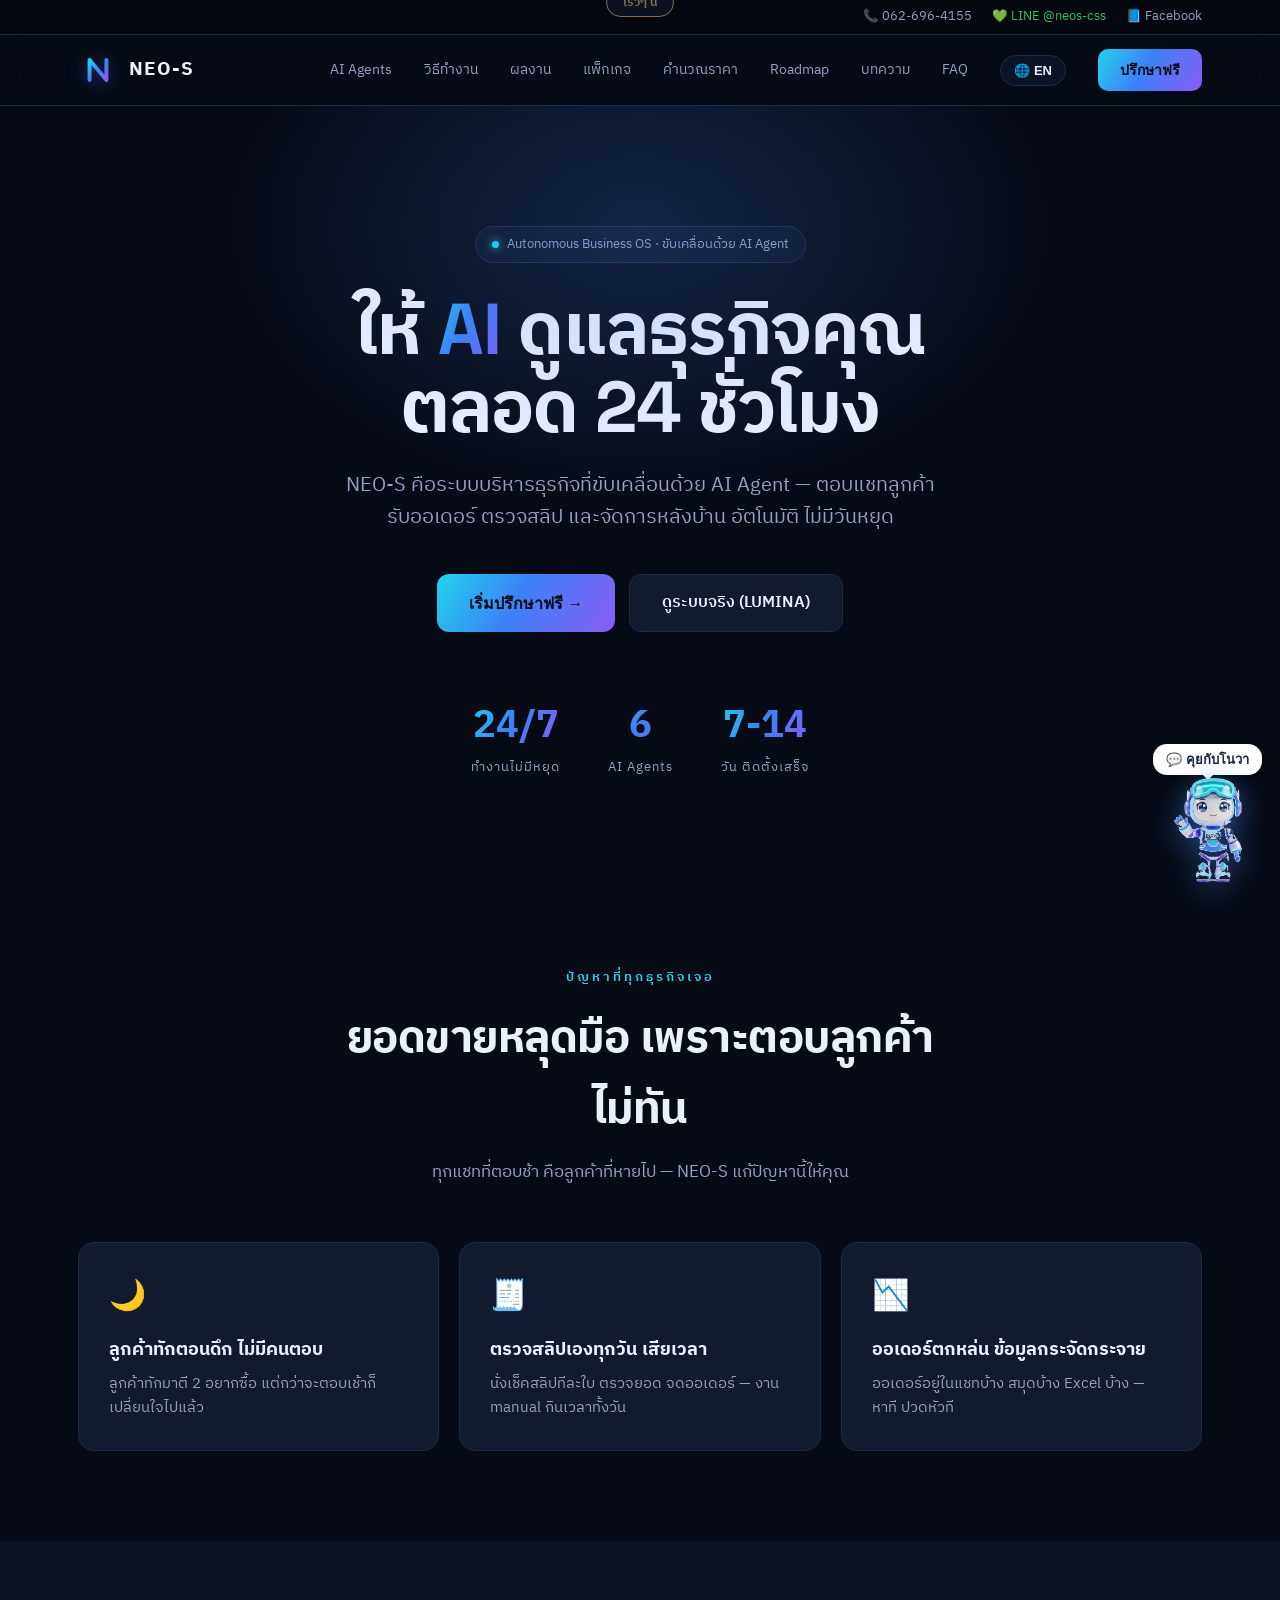
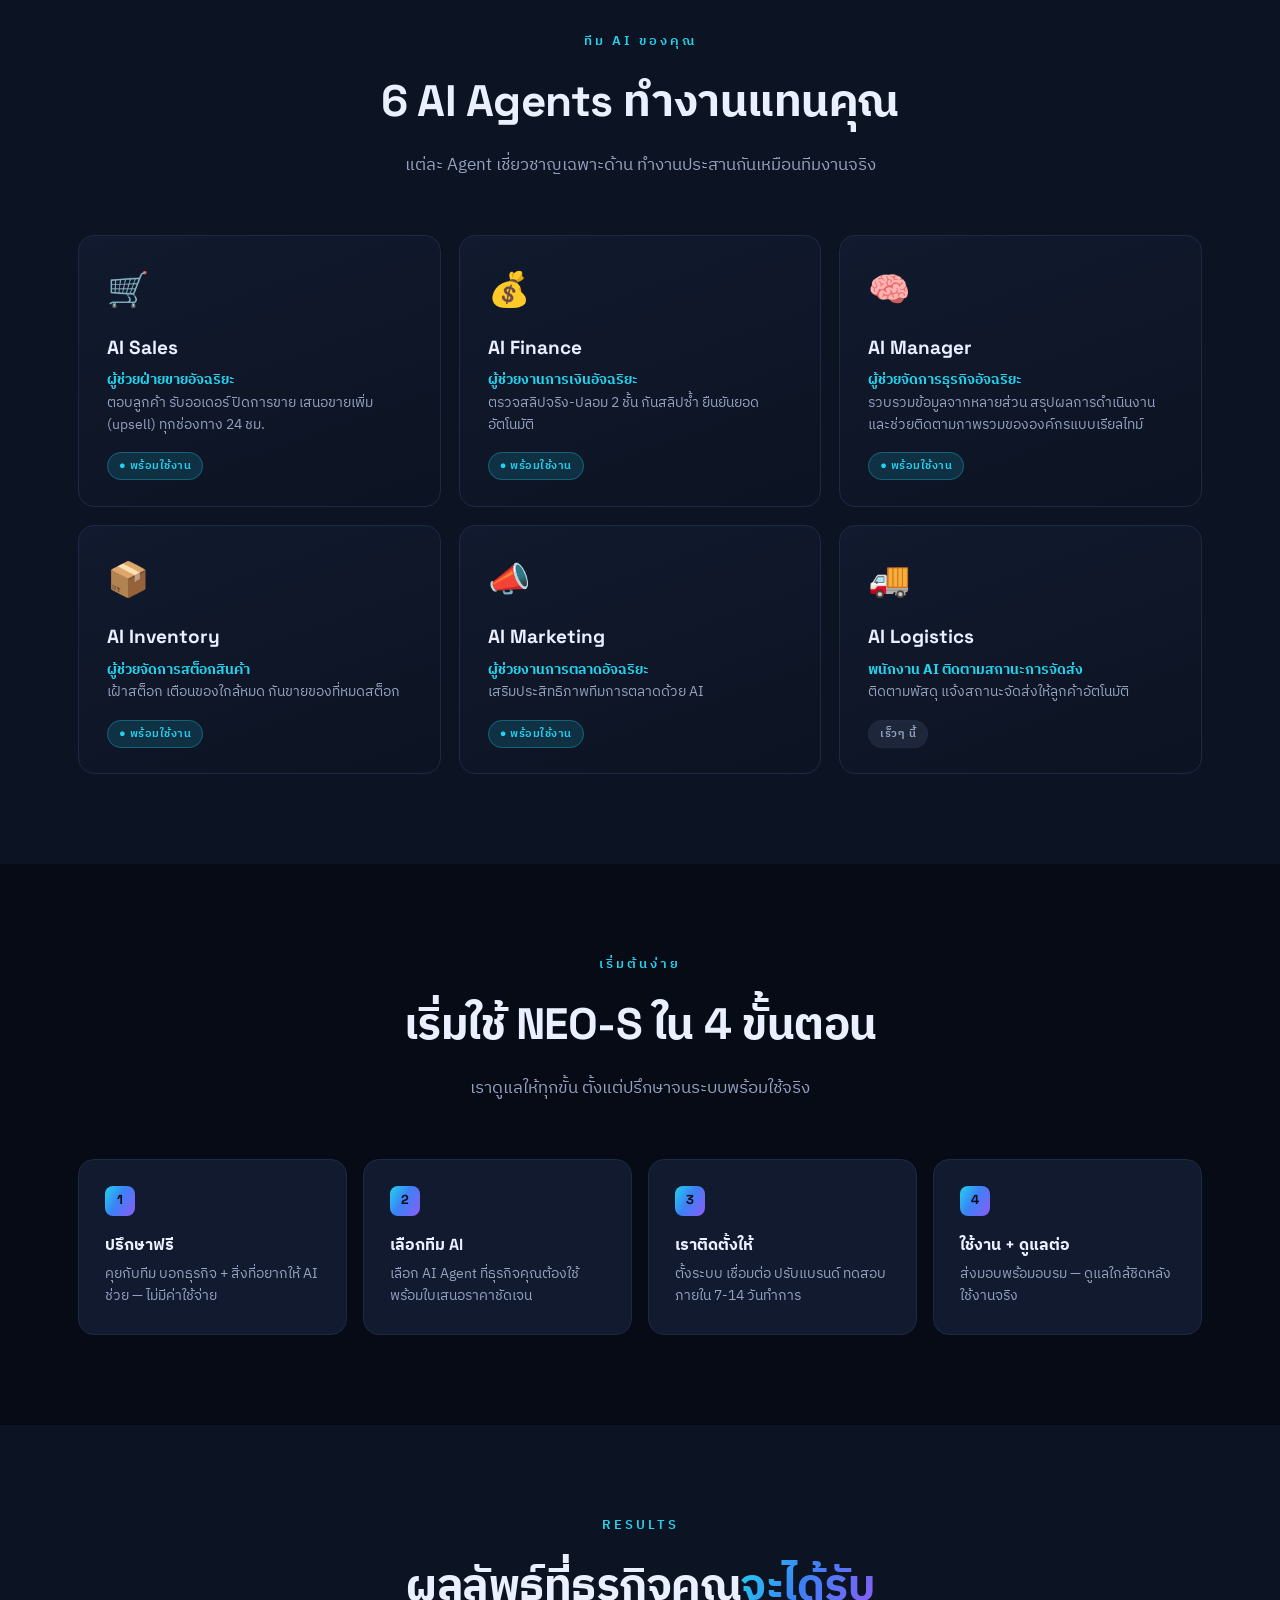
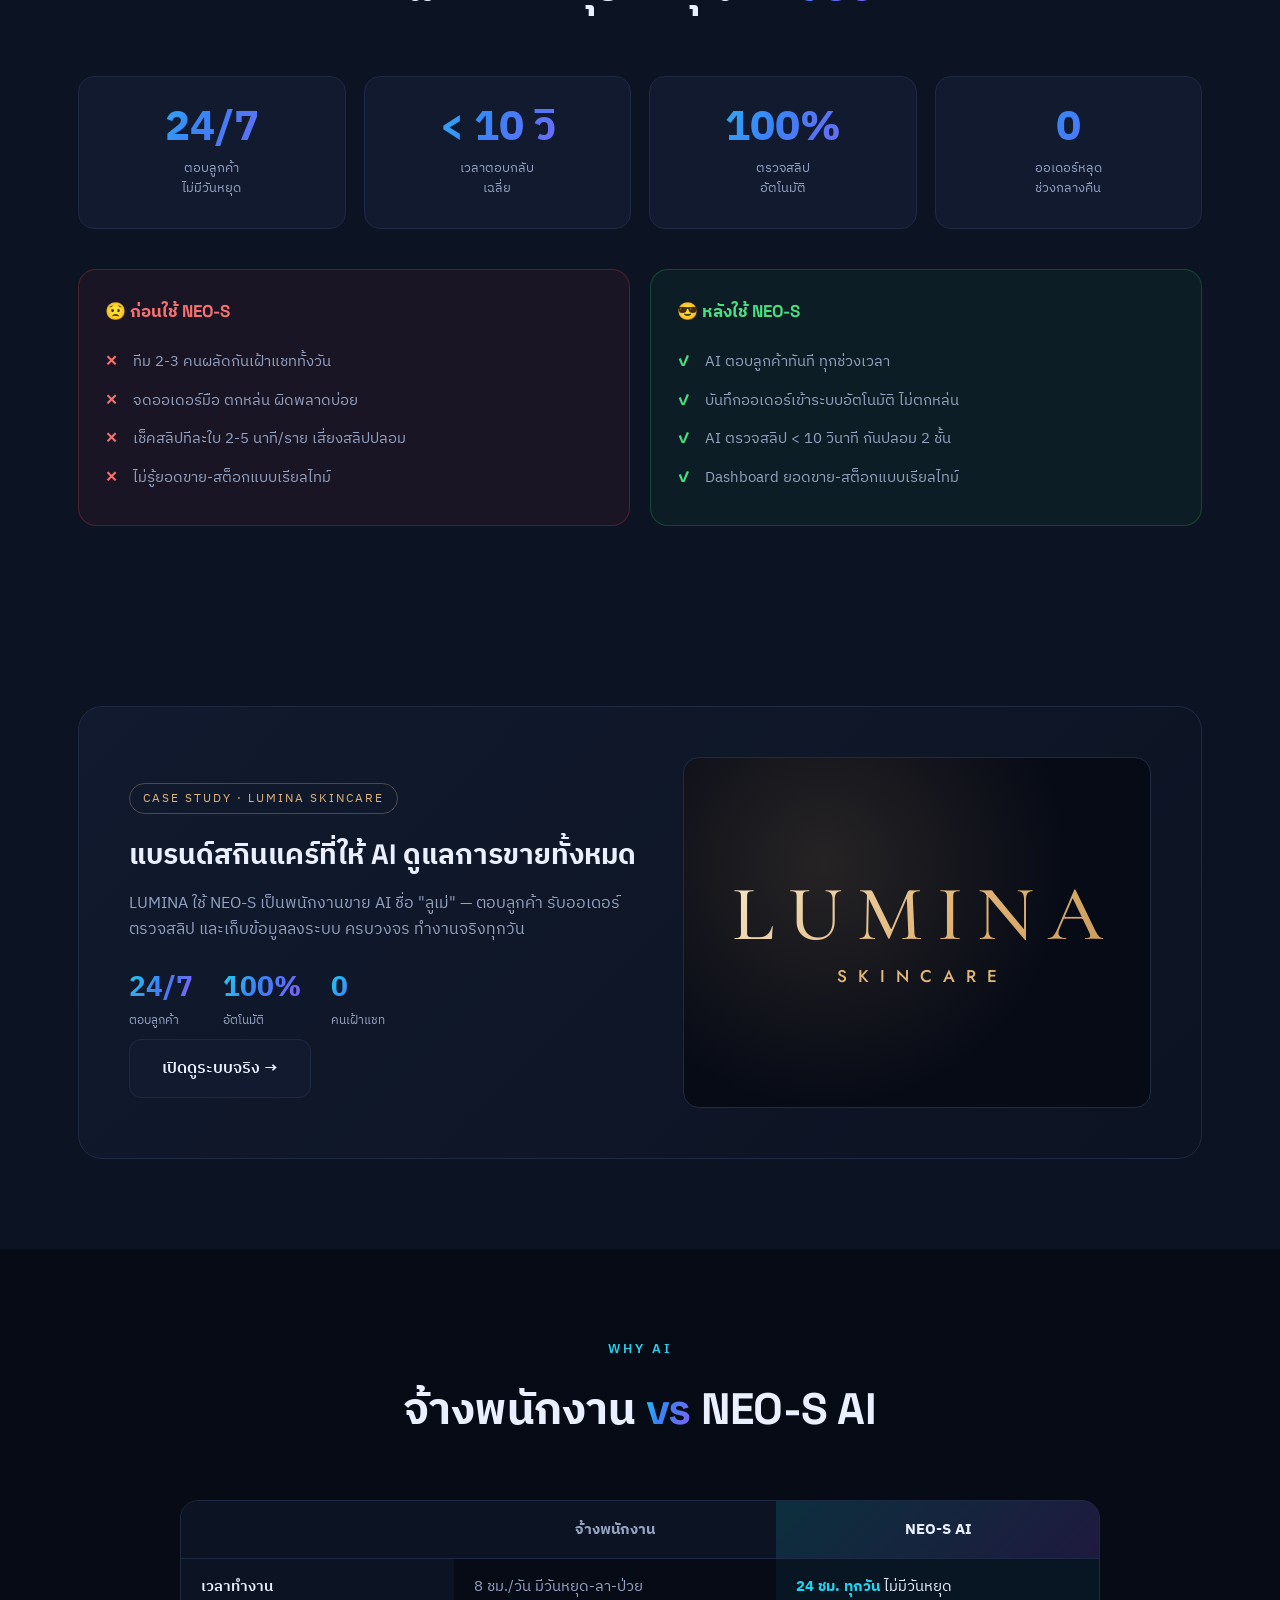
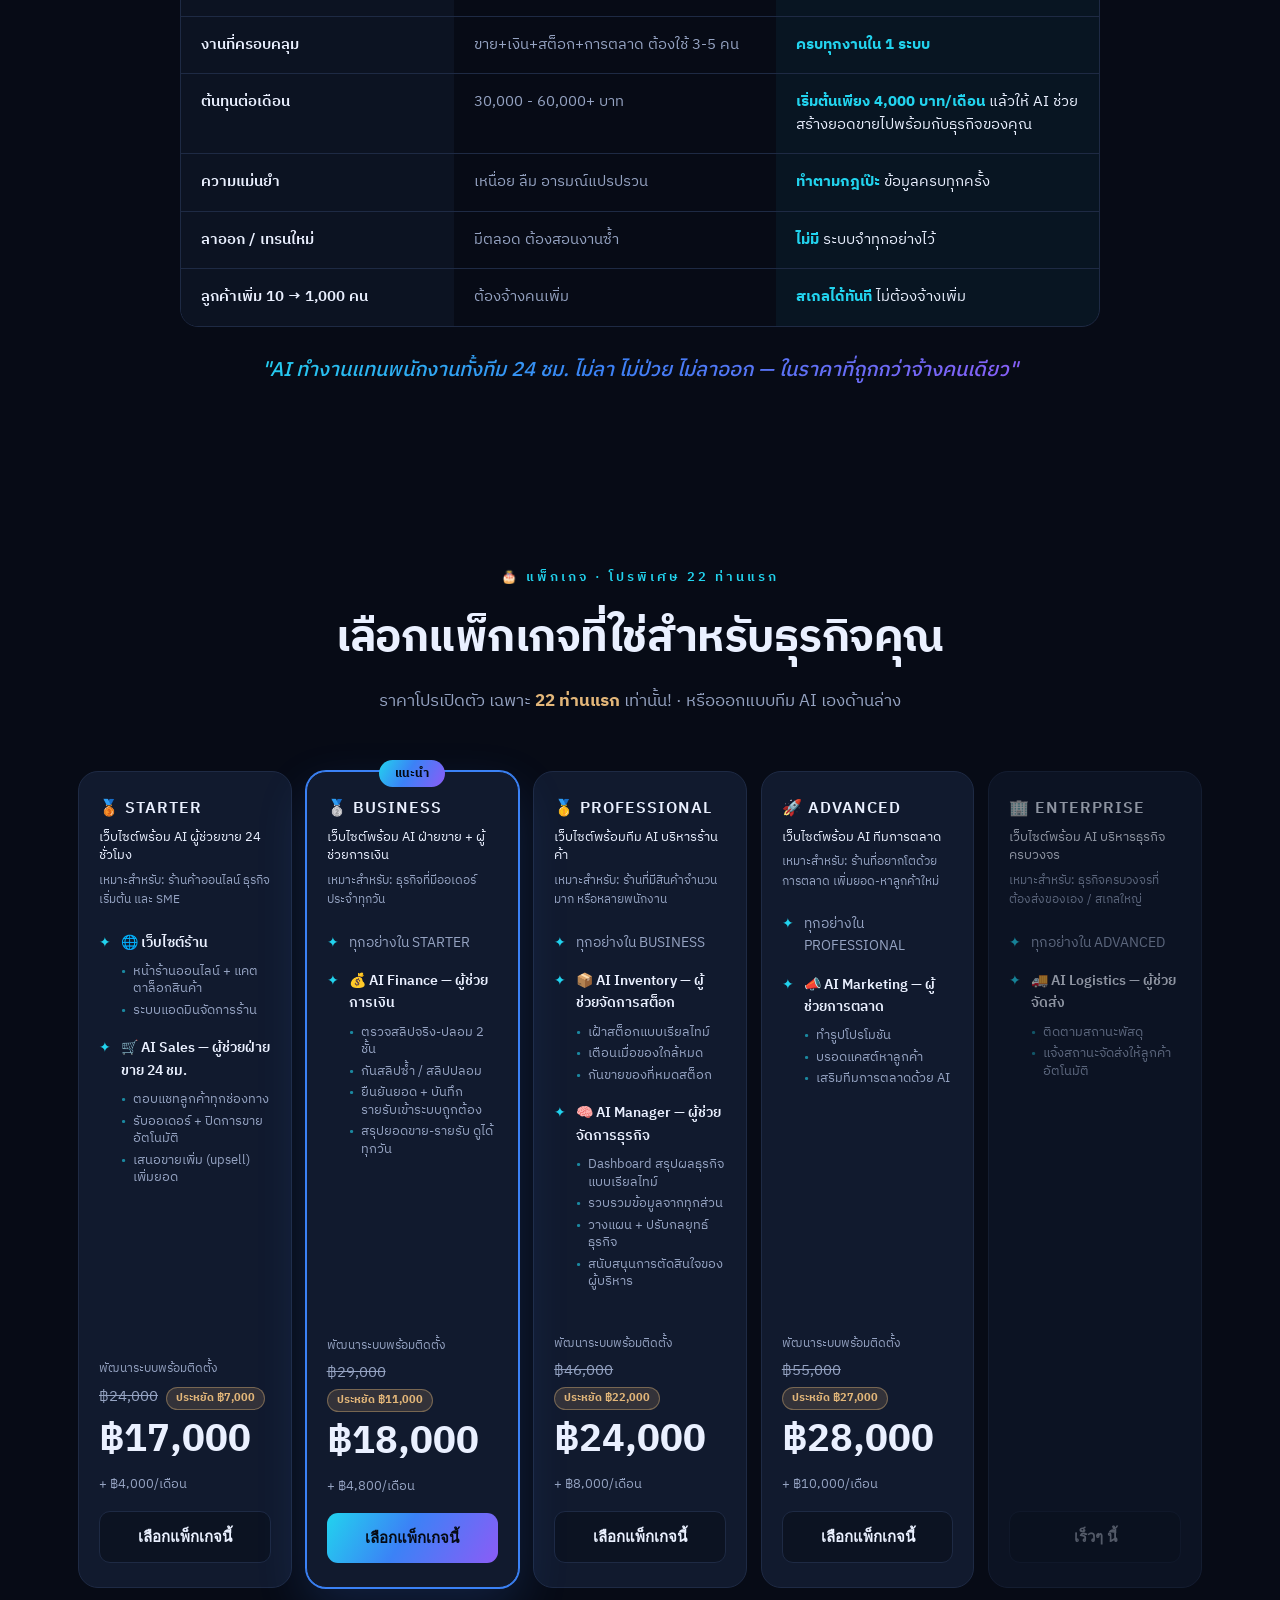
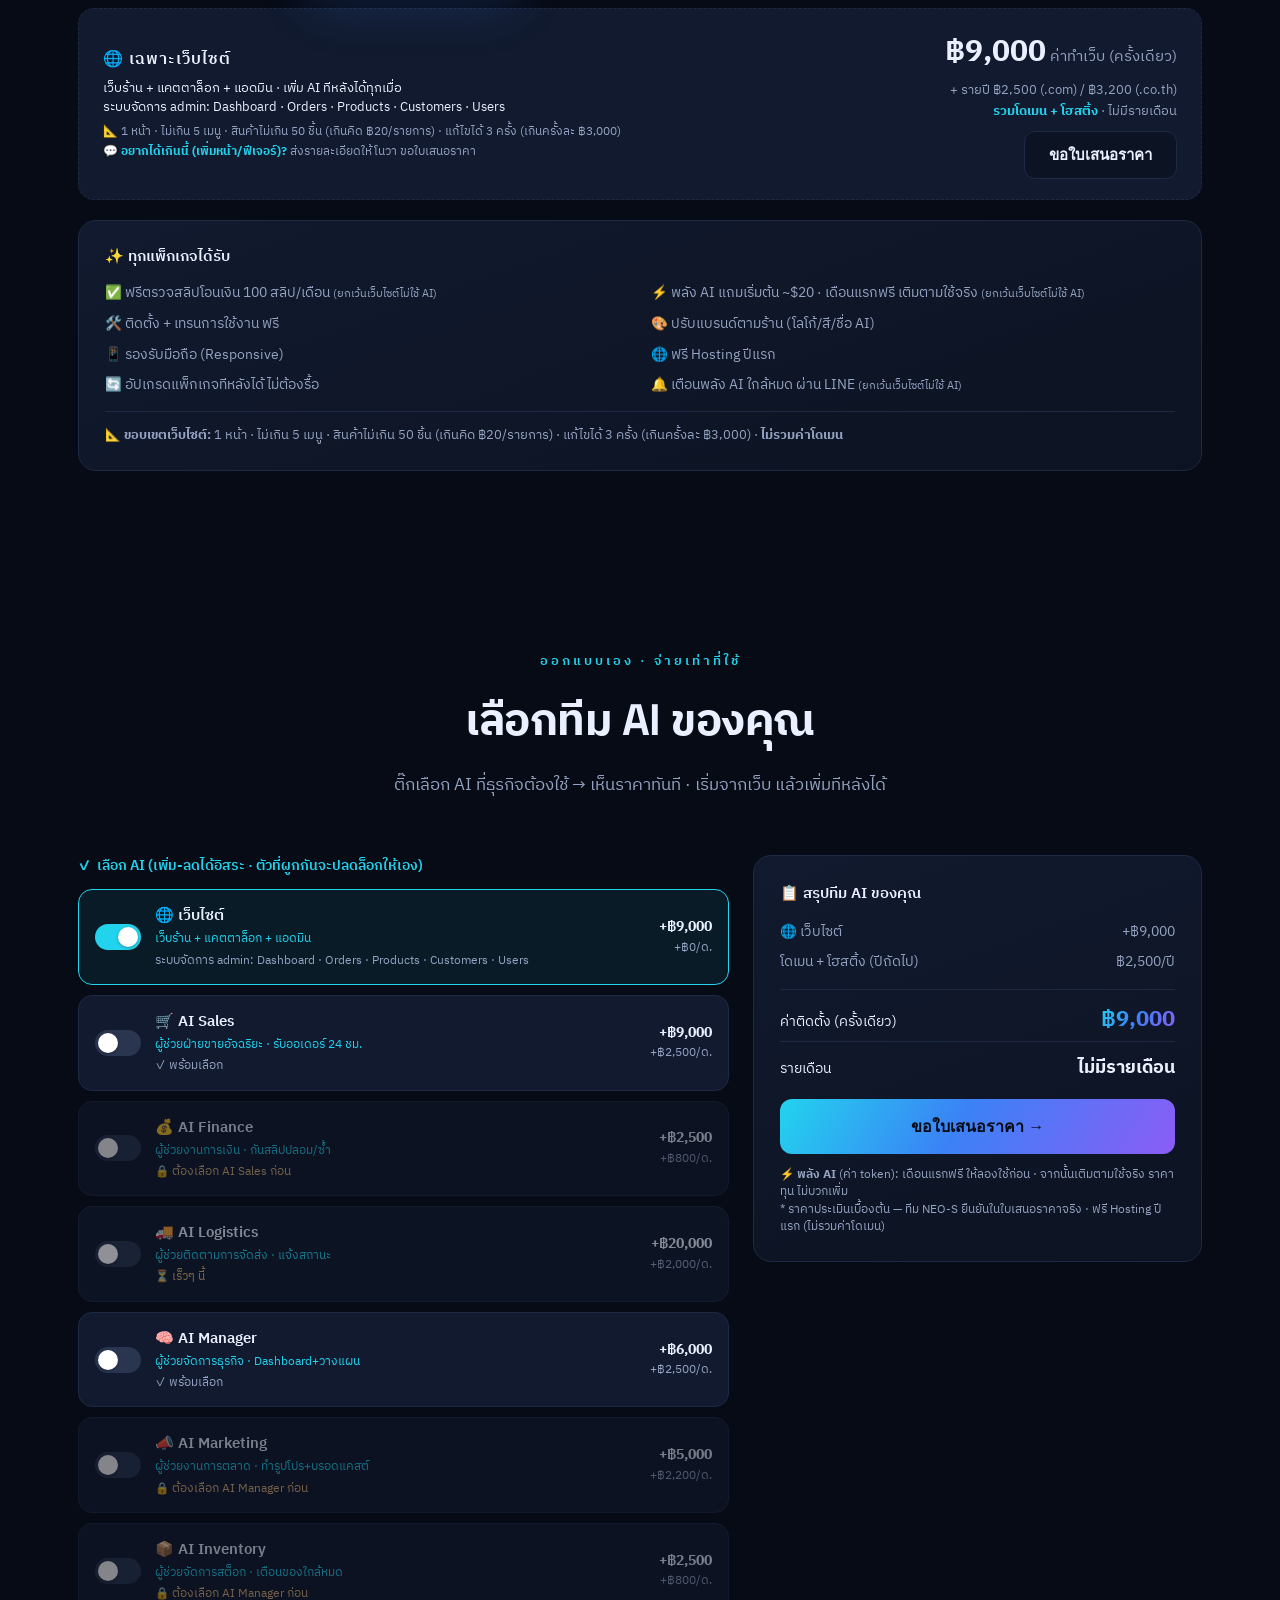
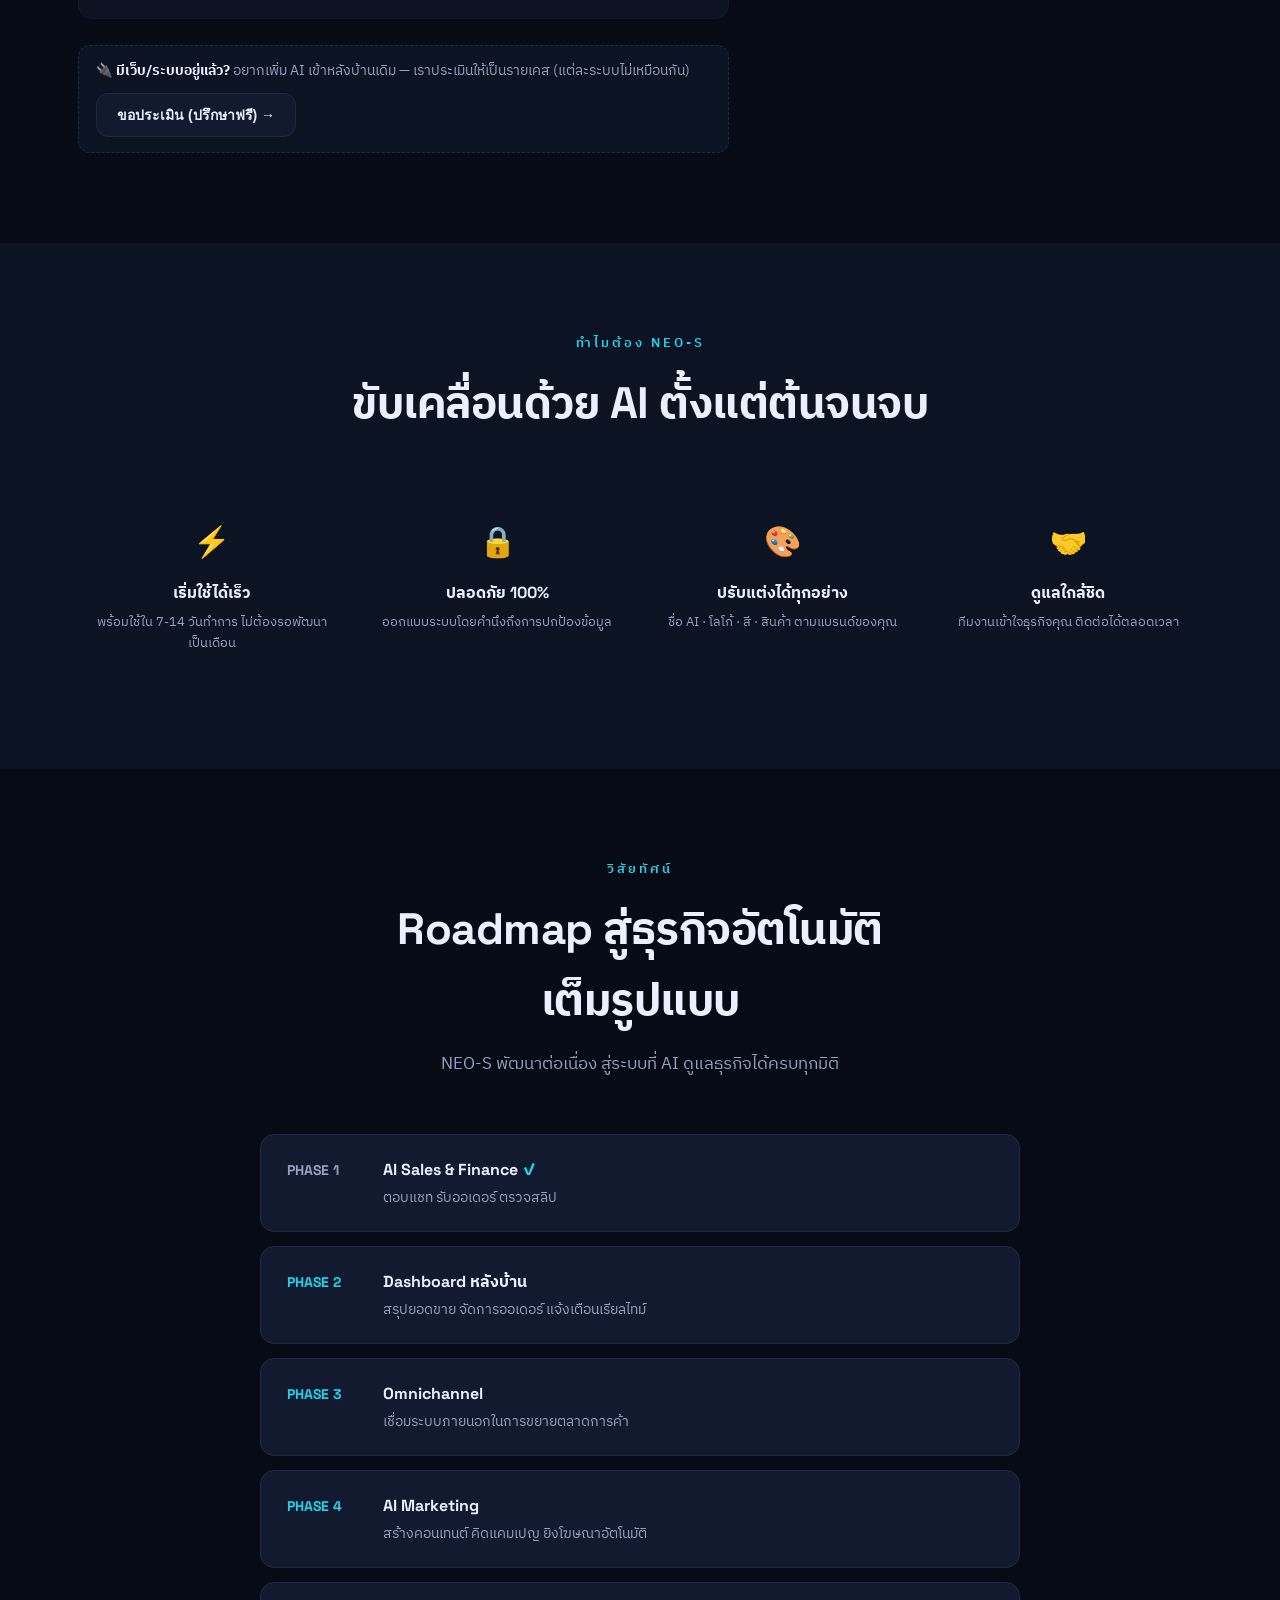
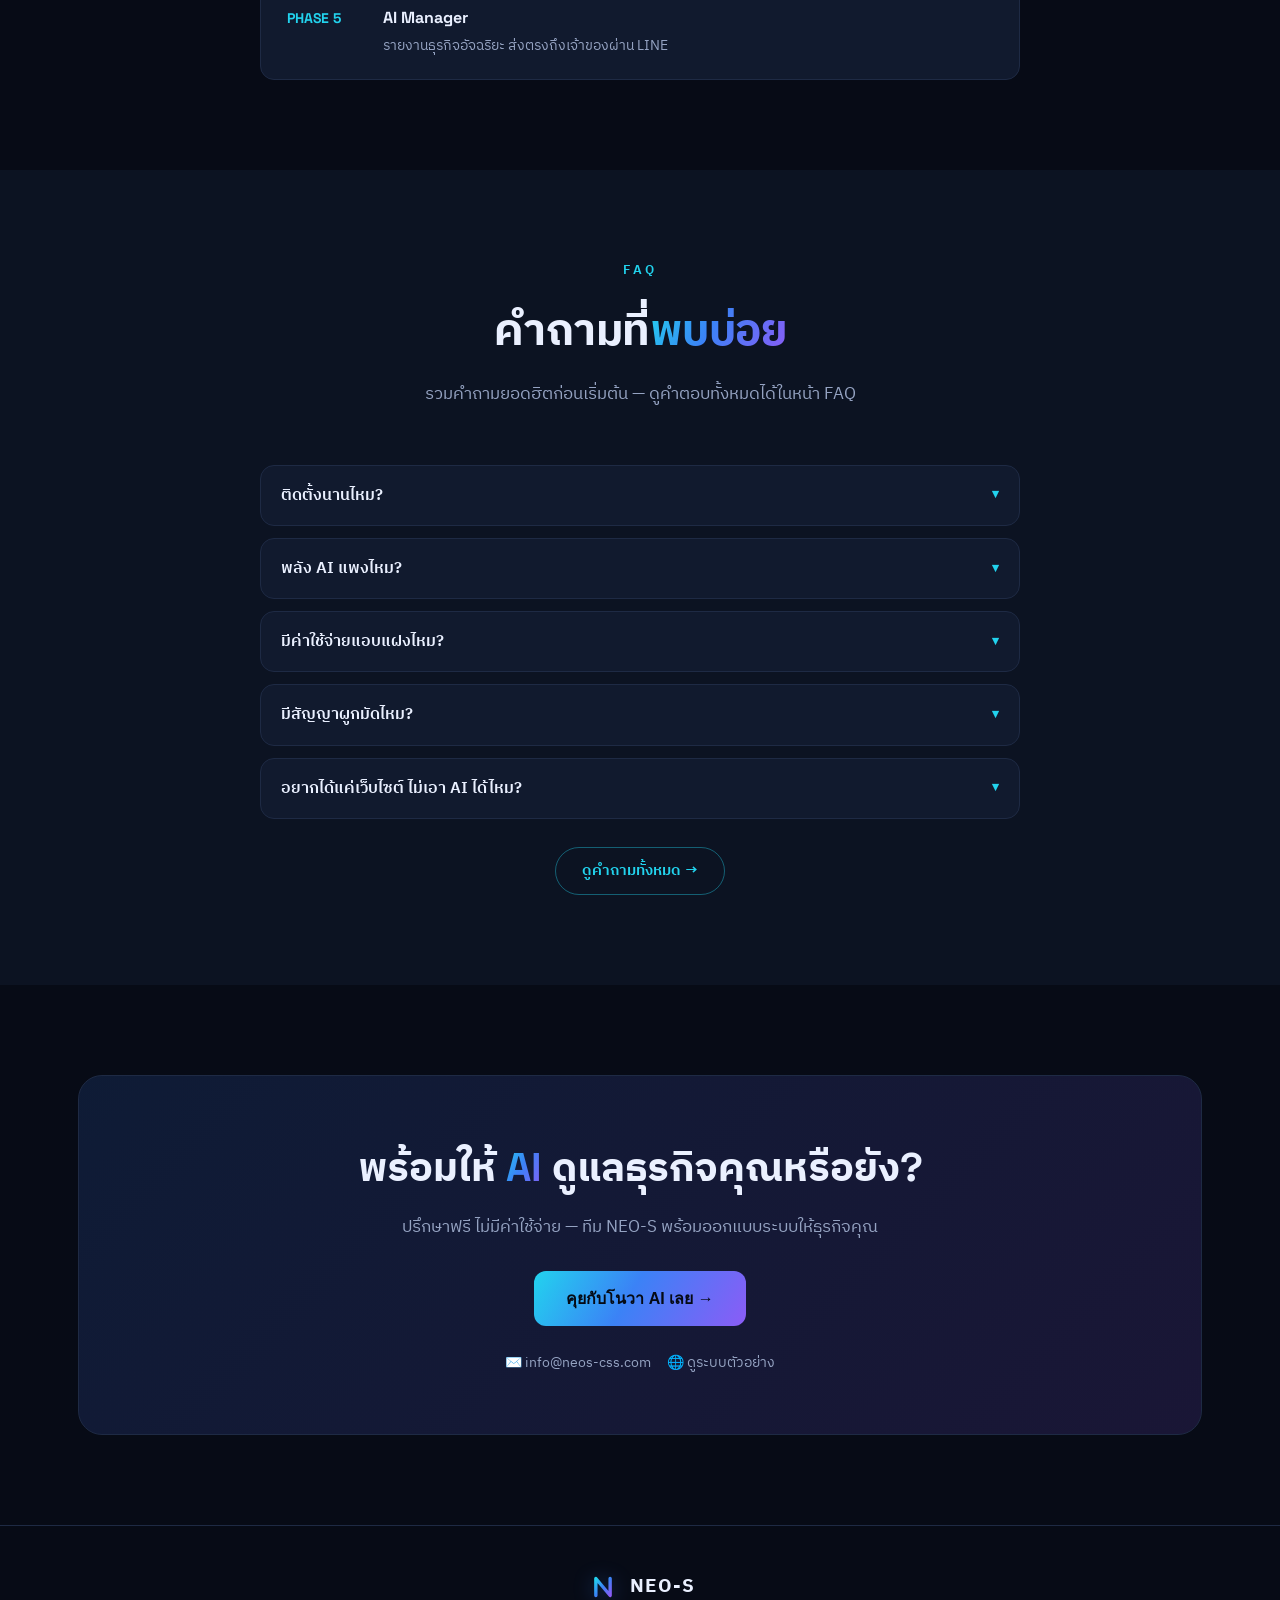
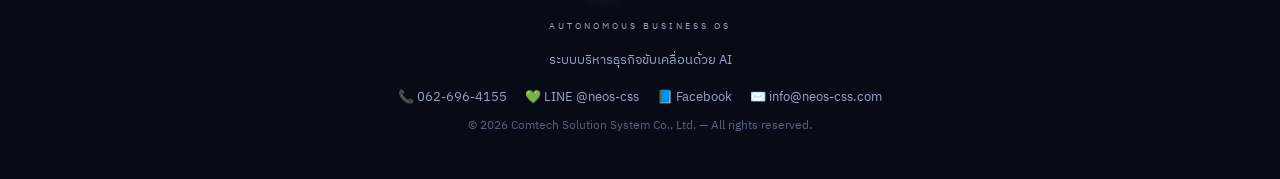
==== index.html @ cf035cc7 "ย้าย contact เป็น top utility bar แยก (กัน nav ล้น/เมนู wrap) Co-Authored-By: Claude Opus 4.8 <norep" ====
<!DOCTYPE html>
<html lang="th">
<head>
<meta charset="UTF-8">
<meta name="viewport" content="width=device-width, initial-scale=1.0">
<title>NEO-S — Autonomous Business OS | Comtech Solution System</title>
<link rel="icon" href="data:image/svg+xml,%3Csvg xmlns='http://www.w3.org/2000/svg' viewBox='0 0 200 200'%3E%3Cpolyline points='58,150 58,50 142,150 142,50' fill='none' stroke='%2322D3EE' stroke-width='24' stroke-linecap='round' stroke-linejoin='round'/%3E%3C/svg%3E">
<meta name="description" content="NEO-S โดย Comtech Solution System — ระบบบริหารธุรกิจที่ขับเคลื่อนด้วย AI Agent ตอบแชท รับออเดอร์ ตรวจสลิป อัตโนมัติ 24 ชม.">
<link rel="preconnect" href="https://fonts.googleapis.com">
<link rel="preconnect" href="https://fonts.gstatic.com" crossorigin>
<link href="https://fonts.googleapis.com/css2?family=Space+Grotesk:wght@400;500;600;700&family=IBM+Plex+Sans+Thai:wght@300;400;500;600;700&display=swap" rel="stylesheet">
<link href="https://fonts.googleapis.com/css2?family=Cormorant+Garamond:wght@400;500;600&family=Jost:wght@400;500&display=swap" rel="stylesheet">
<style>
  * { box-sizing: border-box; margin: 0; padding: 0; }

  :root {
    --bg:       #070B16;
    --bg-2:     #0C1322;
    --card:     #111A2E;
    --line:     #1E2A44;
    --txt:      #EAF0FF;
    --txt-dim:  #95A3C2;
    --blue:     #3B82F6;
    --cyan:     #22D3EE;
    --violet:   #8B5CF6;
    --gold:     #E2B679;
    --grad:     linear-gradient(120deg, #22D3EE 0%, #3B82F6 45%, #8B5CF6 100%);
  }

  html { scroll-behavior: smooth; }
  body {
    font-family: 'IBM Plex Sans Thai', 'Space Grotesk', sans-serif;
    background: var(--bg);
    color: var(--txt);
    line-height: 1.6;
    overflow-x: hidden;
    -webkit-font-smoothing: antialiased;
  }
  h1, h2, h3, .en { font-family: 'Space Grotesk', 'IBM Plex Sans Thai', sans-serif; }
  a { text-decoration: none; color: inherit; }
  .grad-txt { background: var(--grad); -webkit-background-clip: text; background-clip: text; -webkit-text-fill-color: transparent; }
  .wrap { max-width: 1180px; margin: 0 auto; padding: 0 28px; }

  /* ===== TOP UTILITY BAR ===== */
  .topbar { background: rgba(0,0,0,0.35); border-bottom: 1px solid var(--line); }
  .topbar-in { max-width: 1180px; margin: 0 auto; padding: 7px 28px; display: flex; gap: 20px; justify-content: flex-end; align-items: center; }
  .topbar a { font-size: 12.5px; color: var(--txt-dim); text-decoration: none; transition: color .15s; white-space: nowrap; }
  .topbar a:hover { color: #fff; }
  .topbar .tb-line { color: #22c55e; }
  @media(max-width:560px){ .topbar-in { justify-content: center; gap: 14px; padding: 6px 14px; flex-wrap: wrap; } .topbar a { font-size: 11.5px; } }
  /* ===== NAV ===== */
  nav {
    position: sticky; top: 0; z-index: 100;
    background: rgba(7,11,22,0.82); backdrop-filter: blur(16px);
    border-bottom: 1px solid var(--line);
  }
  .nav-in { max-width: 1180px; margin: 0 auto; padding: 0 28px; height: 70px; display: flex; align-items: center; justify-content: space-between; }
  .logo { display: flex; align-items: center; gap: 11px; }
  .logo-mark { width: 40px; height: 40px; display: flex; align-items: center; justify-content: center; }
  .logo-mark svg { filter: drop-shadow(0 2px 10px rgba(59,130,246,0.45)); }
  .logo-txt { font-weight: 700; font-size: 19px; letter-spacing: 1px; }
  .logo-sub { font-size: 9px; letter-spacing: 2px; color: var(--txt-dim); text-transform: uppercase; }
  .nav-links { display: flex; gap: 32px; align-items: center; }
  .nav-links a { font-size: 14px; color: var(--txt-dim); transition: color .2s; }
  .nav-links a:hover { color: var(--txt); }
  .nav-cta { background: var(--grad); color: #050A14; padding: 10px 22px; border-radius: 10px; font-weight: 600; font-size: 14px; border: none; cursor: pointer; transition: transform .2s, box-shadow .2s; }
  .nav-cta:hover { transform: translateY(-2px); box-shadow: 0 8px 24px rgba(59,130,246,0.45); }
  .lang-btn { background: var(--bg-2); color: var(--txt); border: 1px solid var(--line); border-radius: 999px; padding: 7px 13px; font-size: 13px; font-weight: 600; cursor: pointer; transition: border-color .2s, color .2s; white-space: nowrap; }
  .lang-btn:hover { border-color: var(--cyan); color: var(--cyan); }
  @media(max-width: 820px){ .nav-links a:not(.nav-cta){ display:none; } }
  /* ===== MOBILE TAB BAR ===== */
  .mtabs { display: none; }
  section[id], .hero { scroll-margin-top: 84px; }
  @media(max-width: 820px){
    .mtabs {
      display: flex; gap: 8px; position: sticky; top: 70px; z-index: 99;
      padding: 10px 16px; overflow-x: auto; -webkit-overflow-scrolling: touch;
      background: rgba(7,11,22,0.92); backdrop-filter: blur(16px);
      border-bottom: 1px solid var(--line); scrollbar-width: none;
    }
    .mtabs::-webkit-scrollbar { display: none; }
    .mtabs a {
      flex: 0 0 auto; font-size: 13px; color: var(--txt-dim); white-space: nowrap;
      padding: 7px 14px; border: 1px solid var(--line); border-radius: 999px;
      background: var(--bg-2); transition: color .2s, background .2s, border-color .2s;
    }
    .mtabs a.active { color: #050A14; background: var(--grad); border-color: transparent; font-weight: 600; }
    section[id], .hero { scroll-margin-top: 128px; }
  }

  /* ===== HERO ===== */
  .hero { position: relative; padding: 120px 0 100px; text-align: center; overflow: hidden; }
  .hero-glow { position: absolute; top: -180px; left: 50%; transform: translateX(-50%); width: 900px; height: 600px; background: radial-gradient(ellipse at center, rgba(59,130,246,0.22), transparent 65%); pointer-events: none; }
  .hero-badge { display: inline-flex; align-items: center; gap: 8px; padding: 7px 16px; border: 1px solid var(--line); border-radius: 999px; background: var(--bg-2); font-size: 13px; color: var(--txt-dim); margin-bottom: 28px; }
  .dot { width: 7px; height: 7px; border-radius: 50%; background: var(--cyan); box-shadow: 0 0 10px var(--cyan); }
  .hero h1 { font-size: clamp(40px, 6vw, 72px); font-weight: 700; line-height: 1.08; letter-spacing: -1px; margin-bottom: 24px; }
  .hero p { font-size: clamp(16px, 2vw, 20px); color: var(--txt-dim); max-width: 640px; margin: 0 auto 40px; }
  .hero-btns { display: flex; gap: 14px; justify-content: center; flex-wrap: wrap; }
  .btn-primary { background: var(--grad); color: #050A14; padding: 15px 32px; border-radius: 12px; font-weight: 700; font-size: 16px; border: none; cursor: pointer; transition: transform .2s, box-shadow .2s; }
  .btn-primary:hover { transform: translateY(-2px); box-shadow: 0 12px 32px rgba(59,130,246,0.4); }
  .btn-ghost { background: var(--card); color: var(--txt); padding: 15px 32px; border-radius: 12px; font-weight: 600; font-size: 16px; border: 1px solid var(--line); cursor: pointer; transition: border-color .2s, transform .2s; }
  .btn-ghost:hover { border-color: var(--blue); transform: translateY(-2px); }
  .hero-stats { display: flex; gap: 48px; justify-content: center; margin-top: 64px; flex-wrap: wrap; }
  .hs-num { font-size: 38px; font-weight: 700; } .hs-lbl { font-size: 13px; color: var(--txt-dim); letter-spacing: 1px; }

  /* ===== SECTION COMMON ===== */
  section { padding: 90px 0; }
  .sec-head { text-align: center; max-width: 660px; margin: 0 auto 56px; }
  .eyebrow { font-size: 13px; letter-spacing: 3px; text-transform: uppercase; color: var(--cyan); font-weight: 600; margin-bottom: 14px; }
  .sec-head h2 { font-size: clamp(30px, 4vw, 44px); font-weight: 700; letter-spacing: -0.5px; margin-bottom: 16px; }
  .sec-head p { color: var(--txt-dim); font-size: 17px; }

  /* ===== PAIN ===== */
  .pain-grid { display: grid; grid-template-columns: repeat(3,1fr); gap: 20px; }
  .pain-card { background: var(--card); border: 1px solid var(--line); border-radius: 16px; padding: 30px; }
  .pain-card .ic { font-size: 30px; margin-bottom: 14px; }
  .pain-card h3 { font-size: 18px; margin-bottom: 8px; }
  .pain-card p { color: var(--txt-dim); font-size: 15px; }
  @media(max-width: 820px){ .pain-grid { grid-template-columns: 1fr; } }

  /* ===== AGENTS ===== */
  .agent-grid { display: grid; grid-template-columns: repeat(3,1fr); gap: 18px; }
  .agent-card { position: relative; background: linear-gradient(160deg, var(--card), var(--bg-2)); border: 1px solid var(--line); border-radius: 16px; padding: 28px; transition: transform .25s, border-color .25s; overflow: hidden; }
  .agent-card:hover { transform: translateY(-5px); border-color: var(--blue); }
  .agent-card .ic { font-size: 34px; margin-bottom: 14px; }
  .agent-card h3 { font-size: 19px; margin-bottom: 6px; }
  .agent-card p { color: var(--txt-dim); font-size: 14px; margin-bottom: 16px; }
  .badge { font-size: 11px; font-weight: 600; padding: 4px 11px; border-radius: 999px; letter-spacing: 0.5px; }
  .badge.live { background: rgba(34,211,238,0.14); color: var(--cyan); border: 1px solid rgba(34,211,238,0.3); }
  .badge.soon { background: rgba(149,163,194,0.12); color: var(--txt-dim); border: 1px solid var(--line); }
  @media(max-width: 820px){ .agent-grid { grid-template-columns: 1fr; } }

  /* ===== HOW ===== */
  .how-row { display: flex; gap: 16px; justify-content: space-between; flex-wrap: wrap; }
  .how-step { flex: 1; min-width: 180px; background: var(--card); border: 1px solid var(--line); border-radius: 16px; padding: 26px; position: relative; }
  .how-num { font-family: 'Space Grotesk'; font-size: 13px; font-weight: 700; color: #050A14; background: var(--grad); width: 30px; height: 30px; border-radius: 8px; display: flex; align-items: center; justify-content: center; margin-bottom: 16px; }
  .how-step h3 { font-size: 16px; margin-bottom: 6px; } .how-step p { font-size: 14px; color: var(--txt-dim); }

  /* ===== CASE ===== */
  .case { background: linear-gradient(135deg, var(--card), var(--bg-2)); border: 1px solid var(--line); border-radius: 24px; padding: 50px; display: grid; grid-template-columns: 1.1fr 1fr; gap: 40px; align-items: center; }
  .case-tag { display: inline-block; font-size: 12px; letter-spacing: 2px; color: var(--gold); border: 1px solid rgba(226,182,121,0.3); padding: 5px 13px; border-radius: 999px; margin-bottom: 18px; }
  .case h3 { font-size: 28px; margin-bottom: 14px; } .case p { color: var(--txt-dim); margin-bottom: 24px; }
  .case-metrics { display: flex; gap: 30px; } .cm-num { font-size: 28px; font-weight: 700; } .cm-lbl { font-size: 12px; color: var(--txt-dim); }
  .case-visual { aspect-ratio: 4/3; border-radius: 16px; background: radial-gradient(circle at 30% 30%, rgba(226,182,121,0.14), transparent 60%), var(--bg); border: 1px solid var(--line); display: flex; align-items: center; justify-content: center; }
  .case-lumina { text-align: center; }
  .case-lumina .ln { font-family: 'Cormorant Garamond', serif; font-size: clamp(44px, 7vw, 78px); font-weight: 500; letter-spacing: 14px; line-height: 1; padding-left: 14px; background: linear-gradient(135deg, #F5E8CC, #E2B679 55%, #C99A57); -webkit-background-clip: text; background-clip: text; -webkit-text-fill-color: transparent; }
  .case-lumina .sk { font-family: 'Jost', sans-serif; font-size: clamp(12px, 1.5vw, 17px); font-weight: 500; letter-spacing: 11px; padding-left: 11px; color: var(--gold); text-transform: uppercase; margin-top: 10px; }
  .price-card.soon-card { position: relative; opacity: .68; }
  .price-card.soon-card .price-btn { background: var(--bg-2); color: var(--txt-dim); cursor: default; }
  .price-card.soon-card .price-btn:hover { transform: none; }
  .soon-tag { position: absolute; top: -12px; left: 50%; transform: translateX(-50%); background: var(--card); border: 1px solid var(--gold); color: var(--gold); font-size: 12px; font-weight: 600; padding: 4px 16px; border-radius: 999px; white-space: nowrap; }
  @media(max-width: 820px){
    .case { grid-template-columns: 1fr; padding: 32px; }
    .case-visual { aspect-ratio: 16/10; }
    .case-lumina .ln { font-size: clamp(34px, 11vw, 56px); letter-spacing: 8px; padding-left: 8px; }
    .case-lumina .sk { letter-spacing: 7px; padding-left: 7px; }
  }

  /* ===== PRICING ===== */
  .price-grid { display: grid; grid-template-columns: repeat(3,1fr); gap: 20px; align-items: stretch; }
  .price-card { background: var(--card); border: 1px solid var(--line); border-radius: 20px; padding: 34px; display: flex; flex-direction: column; }
  .price-card.featured { border-color: var(--blue); box-shadow: 0 0 0 1px var(--blue), 0 20px 50px rgba(59,130,246,0.18); position: relative; }
  .price-card.featured::before { content: 'แนะนำ'; position: absolute; top: -12px; left: 50%; transform: translateX(-50%); background: var(--grad); color: #050A14; font-size: 12px; font-weight: 700; padding: 4px 16px; border-radius: 999px; }
  .price-name { font-size: 16px; font-weight: 600; letter-spacing: 1px; margin-bottom: 6px; }
  .price-num { font-size: 38px; font-weight: 700; margin-bottom: 2px; } .price-num small { font-size: 15px; color: var(--txt-dim); font-weight: 400; }
  .price-sub { font-size: 13px; color: var(--txt-dim); margin-bottom: 22px; }
  .price-feat { list-style: none; margin-bottom: 26px; flex: 1; } .price-feat > li { font-size: 14px; padding: 8px 0; color: var(--txt-dim); display: flex; gap: 10px; }
  .price-feat > li::before { content: '✦'; color: var(--cyan); flex-shrink: 0; }
  .feat-body { display: flex; flex-direction: column; gap: 3px; }
  .feat-head { color: var(--txt); font-weight: 600; }
  .feat-sub { list-style: none; margin: 4px 0 0; padding: 0; }
  .feat-sub li { font-size: 12.5px; padding: 2px 0; color: var(--txt-dim); display: flex; gap: 7px; line-height: 1.4; }
  .feat-sub li::before { content: '•'; color: var(--cyan); opacity: .6; flex-shrink: 0; }
  .price-btn { width: 100%; padding: 13px; border-radius: 11px; font-weight: 600; font-size: 15px; cursor: pointer; border: 1px solid var(--line); background: var(--bg-2); color: var(--txt); transition: all .2s; }
  .price-card.featured .price-btn { background: var(--grad); color: #050A14; border: none; }
  .price-btn:hover { transform: translateY(-2px); }
  @media(max-width: 820px){ .price-grid { grid-template-columns: 1fr; } }

  /* ===== WHY ===== */
  .why-grid { display: grid; grid-template-columns: repeat(4,1fr); gap: 18px; }
  .why-card { text-align: center; padding: 26px 18px; } .why-card .ic { font-size: 30px; margin-bottom: 12px; }
  .why-card h3 { font-size: 16px; margin-bottom: 6px; } .why-card p { font-size: 13px; color: var(--txt-dim); }
  @media(max-width: 820px){ .why-grid { grid-template-columns: 1fr 1fr; } }

  /* ===== ROADMAP ===== */
  .road { display: flex; flex-direction: column; gap: 14px; max-width: 760px; margin: 0 auto; }
  .road-item { display: flex; gap: 20px; align-items: flex-start; background: var(--card); border: 1px solid var(--line); border-radius: 14px; padding: 22px 26px; }
  .road-phase { font-family: 'Space Grotesk'; font-weight: 700; font-size: 14px; color: var(--cyan); white-space: nowrap; padding-top: 2px; min-width: 76px; }
  .road-item h3 { font-size: 16px; margin-bottom: 4px; } .road-item p { font-size: 14px; color: var(--txt-dim); }
  .road-item.done .road-phase { color: var(--txt-dim); } .road-item.done h3::after { content: ' ✓'; color: var(--cyan); }

  /* ===== CTA ===== */
  .cta-box { background: linear-gradient(135deg, rgba(59,130,246,0.14), rgba(139,92,246,0.14)); border: 1px solid var(--line); border-radius: 24px; padding: 60px 40px; text-align: center; }
  .cta-box h2 { font-size: clamp(28px, 4vw, 40px); margin-bottom: 14px; }
  .cta-box p { color: var(--txt-dim); margin-bottom: 30px; font-size: 17px; }
  .cta-contacts { display: flex; gap: 16px; justify-content: center; flex-wrap: wrap; margin-top: 26px; }
  .cta-contacts a { font-size: 14px; color: var(--txt-dim); display: flex; align-items: center; gap: 7px; } .cta-contacts a:hover { color: var(--txt); }

  /* ===== FOOTER ===== */
  /* RESULTS */
  .res-kpis { display: grid; grid-template-columns: repeat(4,1fr); gap: 18px; margin-bottom: 40px; }
  .res-kpi { background: var(--card); border: 1px solid var(--line); border-radius: 16px; padding: 30px 18px; text-align: center; }
  .res-kpi .k-num { font-size: clamp(28px,4vw,42px); font-weight: 700; line-height: 1; margin-bottom: 10px; }
  .res-kpi .k-lbl { font-size: 13px; color: var(--txt-dim); line-height: 1.5; }
  .res-ba { display: grid; grid-template-columns: 1fr 1fr; gap: 20px; }
  .res-col { border: 1px solid var(--line); border-radius: 18px; padding: 28px 26px; }
  .res-col.before { background: rgba(239,68,68,0.06); border-color: rgba(239,68,68,0.25); }
  .res-col.after { background: rgba(34,197,94,0.06); border-color: rgba(34,197,94,0.25); }
  .res-col h3 { font-size: 17px; margin-bottom: 18px; }
  .res-col.before h3 { color: #f87171; }
  .res-col.after h3 { color: #4ade80; }
  .res-col ul { list-style: none; }
  .res-col li { font-size: 14.5px; color: var(--txt-dim); padding: 8px 0 8px 28px; position: relative; line-height: 1.55; }
  .res-col.before li::before { content: '✕'; position: absolute; left: 0; color: #f87171; font-weight: 700; }
  .res-col.after li::before { content: '✓'; position: absolute; left: 0; color: #4ade80; font-weight: 700; }
  @media(max-width:820px){ .res-kpis { grid-template-columns: repeat(2,1fr); } .res-ba { grid-template-columns: 1fr; } }

  /* COMPARE TABLE */
  .cmp { max-width: 920px; margin: 0 auto; border: 1px solid var(--line); border-radius: 18px; overflow: hidden; }
  .cmp-row { display: grid; grid-template-columns: 1.1fr 1.3fr 1.3fr; }
  .cmp-row + .cmp-row { border-top: 1px solid var(--line); }
  .cmp-row > div { padding: 17px 20px; font-size: 14.5px; line-height: 1.55; }
  .cmp-row.head > div { font-weight: 700; font-size: 15px; text-align: center; }
  .cmp-h-emp { background: var(--bg-2); color: var(--txt-dim); }
  .cmp-h-ai { background: linear-gradient(135deg, rgba(34,211,238,0.18), rgba(139,92,246,0.18)); color: var(--txt); }
  .cmp-feat { font-weight: 600; color: var(--txt); background: var(--bg-2); }
  .cmp-emp { color: var(--txt-dim); }
  .cmp-ai { color: var(--txt); background: rgba(34,211,238,0.05); }
  .cmp-ai b { color: var(--cyan); }
  .cmp-quote { text-align: center; margin-top: 28px; font-size: clamp(15px,2.2vw,20px); font-style: italic; font-weight: 500; max-width: 800px; margin-left: auto; margin-right: auto; }
  @media(max-width:760px){
    .cmp-row { grid-template-columns: 1fr 1fr; }
    .cmp-feat { grid-column: 1 / -1; text-align: center; }
    .cmp-row.head .cmp-feat { display: none; }
  }

  /* mini FAQ */
  .mini-faq { max-width: 760px; margin: 0 auto; }
  .faq-item { border: 1px solid var(--line); border-radius: 14px; margin-bottom: 12px; background: var(--card); overflow: hidden; transition: border-color .2s; }
  .faq-item:hover { border-color: #2c3d5e; }
  .faq-item.open { border-color: rgba(34,211,238,0.4); }
  .faq-q { width: 100%; text-align: left; background: none; border: none; cursor: pointer; color: var(--txt); font-family: inherit; font-size: 15.5px; font-weight: 600; padding: 18px 20px; display: flex; align-items: center; justify-content: space-between; gap: 14px; line-height: 1.5; }
  .faq-ar { flex-shrink: 0; color: var(--cyan); font-size: 13px; transition: transform .3s; }
  .faq-item.open .faq-ar { transform: rotate(180deg); }
  .faq-a { max-height: 0; overflow: hidden; transition: max-height .35s ease; }
  .faq-item.open .faq-a { max-height: 400px; }
  .faq-a-in { padding: 0 20px 20px; color: var(--txt-dim); font-size: 14.5px; line-height: 1.75; }
  .faq-a-in b { color: var(--txt); font-weight: 600; }
  .faq-more { text-align: center; margin-top: 28px; }
  .faq-more a { color: var(--cyan); font-weight: 600; font-size: 15px; border: 1px solid rgba(34,211,238,0.4); padding: 11px 26px; border-radius: 999px; display: inline-block; transition: background .2s; }
  .faq-more a:hover { background: rgba(34,211,238,0.1); }
  footer { border-top: 1px solid var(--line); padding: 44px 0; text-align: center; }
  footer .foot-brand { display: inline-flex; align-items: center; gap: 10px; }
  footer .foot-brand svg { filter: drop-shadow(0 2px 10px rgba(59,130,246,0.4)); }
  footer .foot-sub { font-size: 9px; letter-spacing: 3px; color: var(--txt-dim); text-transform: uppercase; margin: 7px 0 16px; }
  footer p { font-size: 13px; color: var(--txt-dim); } footer .copy { margin-top: 8px; font-size: 12px; color: #56627E; }
  footer .foot-contact { display: flex; flex-wrap: wrap; gap: 8px 18px; justify-content: center; margin: 16px 0 4px; }
  footer .foot-contact a { font-size: 13px; color: var(--txt-dim); text-decoration: none; transition: color .15s; }
  footer .foot-contact a:hover { color: #fff; }
  .nav-contact { font-weight: 600; white-space: nowrap; }
  .nav-line { color: #22c55e !important; }

  /* ===== CHAT WIDGET ===== */
  .chat-fab { position: fixed; bottom: 18px; right: 18px; z-index: 200; background: none; border: none; padding: 0; cursor: pointer; display: flex; flex-direction: column; align-items: center; gap: 3px; transition: transform .2s; }
  .chat-fab:hover { transform: scale(1.06); }
  .chat-fab:hover .nova-wrap { animation-play-state: paused; }
  .nova-bubble { background:#fff; color:#15233f; font-weight:600; font-size:13px; padding:5px 13px; border-radius:14px; box-shadow:0 4px 14px rgba(0,0,0,.4); white-space:nowrap; position:relative; animation:novaBob 2.4s ease-in-out infinite; }
  .nova-bubble::after { content:""; position:absolute; bottom:-5px; left:50%; transform:translateX(-50%); border-left:6px solid transparent; border-right:6px solid transparent; border-top:6px solid #fff; }
  .nova-wrap { position:relative; display:block; animation:novaFloat 3.4s ease-in-out infinite; filter:drop-shadow(0 6px 14px rgba(59,130,246,.55)); }
  .nova-img { width:68px; height:auto; display:block; }
  .nova-closed { position:absolute; top:0; left:0; opacity:0; animation:novaBlink 5s infinite; }
  @keyframes novaFloat { 0%,100%{transform:translateY(0)} 50%{transform:translateY(-7px)} }
  @keyframes novaBob { 0%,100%{transform:translateY(0)} 50%{transform:translateY(-3px)} }
  @keyframes novaBlink { 0%,93%,100%{opacity:0} 95%,97%{opacity:1} }
  @media(max-width:600px){ .nova-img{width:56px} .nova-bubble{font-size:11px;padding:4px 9px} }
  .chat-win { position: fixed; bottom: 100px; right: 26px; z-index: 200; width: 380px; max-width: calc(100vw - 40px); height: 560px; max-height: calc(100vh - 140px); background: var(--bg-2); border: 1px solid var(--line); border-radius: 20px; display: none; flex-direction: column; overflow: hidden; box-shadow: 0 24px 70px rgba(0,0,0,0.5); }
  .chat-win.open { display: flex; }
  .chat-hd { background: linear-gradient(120deg, rgba(59,130,246,0.16), rgba(139,92,246,0.16)); padding: 18px 20px; display: flex; align-items: center; gap: 12px; border-bottom: 1px solid var(--line); }
  .chat-av { width: 40px; height: 40px; border-radius: 11px; background: var(--grad); display: flex; align-items: center; justify-content: center; font-size: 20px; }
  .chat-hd-name { font-weight: 600; font-size: 15px; } .chat-hd-status { font-size: 12px; color: var(--cyan); }
  .chat-x { margin-left: auto; background: none; border: none; color: var(--txt-dim); font-size: 20px; cursor: pointer; }
  .chat-body { flex: 1; overflow-y: auto; padding: 18px; display: flex; flex-direction: column; gap: 12px; }
  .msg { display: flex; gap: 9px; max-width: 88%; }
  .msg.user { align-self: flex-end; flex-direction: row-reverse; }
  .msg .av { width: 28px; height: 28px; border-radius: 8px; background: var(--card); display: flex; align-items: center; justify-content: center; font-size: 14px; flex-shrink: 0; }
  .msg .bubble { background: var(--card); padding: 11px 14px; border-radius: 13px; font-size: 14px; line-height: 1.5; }
  .msg.user .bubble { background: var(--blue); color: #fff; }
  .chat-quick { padding: 0 18px 12px; display: flex; flex-wrap: wrap; gap: 8px; }
  .quick-b { font-size: 12.5px; padding: 7px 12px; border-radius: 999px; background: var(--card); border: 1px solid var(--line); color: var(--txt-dim); cursor: pointer; transition: all .2s; }
  .quick-b:hover { border-color: var(--blue); color: var(--txt); }
  .chat-in { display: flex; gap: 8px; padding: 14px 16px; border-top: 1px solid var(--line); }
  .chat-in input { flex: 1; background: var(--card); border: 1px solid var(--line); border-radius: 11px; padding: 11px 14px; color: var(--txt); font-family: inherit; font-size: 14px; outline: none; }
  .chat-in input:focus { border-color: var(--blue); }
  .chat-in button { background: var(--grad); border: none; border-radius: 11px; width: 44px; cursor: pointer; font-size: 17px; color: #050A14; }
  .typing span { display: inline-block; width: 6px; height: 6px; border-radius: 50%; background: var(--txt-dim); margin: 0 2px; animation: blink 1.2s infinite; }
  .typing span:nth-child(2){ animation-delay: .2s; } .typing span:nth-child(3){ animation-delay: .4s; }
  @keyframes blink { 0%,60%,100%{ opacity:.3; } 30%{ opacity:1; } }

  /* ===== LEAD FORM (ในแชท) ===== */
  .lead-card { background: var(--card); border: 1px solid var(--blue); border-radius: 14px; padding: 16px; display: flex; flex-direction: column; gap: 9px; box-shadow: 0 8px 26px rgba(59,130,246,0.18); }
  .lead-card h4 { font-size: 14.5px; font-weight: 600; }
  .lead-note { font-size: 11.5px; color: var(--txt-dim); margin-top: -3px; margin-bottom: 3px; }
  .lead-card input, .lead-card select, .lead-card textarea { background: var(--bg-2); border: 1px solid var(--line); border-radius: 9px; padding: 10px 12px; color: var(--txt); font-family: inherit; font-size: 13.5px; outline: none; width: 100%; resize: none; }
  .lead-card input:focus, .lead-card select:focus, .lead-card textarea:focus { border-color: var(--blue); }
  .lead-card select { cursor: pointer; }
  .lead-card button { background: var(--grad); color: #050A14; border: none; border-radius: 9px; padding: 11px; font-weight: 700; font-size: 14px; cursor: pointer; transition: transform .15s; }
  .lead-card button:hover:not(:disabled) { transform: translateY(-1px); }
  .lead-card button:disabled { opacity: .6; cursor: default; }

  /* ===== PRICE CALCULATOR ===== */
  .calc { display: grid; grid-template-columns: 1.45fr 1fr; gap: 24px; align-items: start; }
  .calc-form { display: flex; flex-direction: column; gap: 26px; }
  .calc-label { font-size: 14px; font-weight: 600; margin-bottom: 12px; }
  .calc-label span { color: var(--cyan); margin-right: 6px; }
  .calc-opts { display: flex; flex-wrap: wrap; gap: 10px; }
  .calc-opt { position: relative; border: 1px solid var(--line); background: var(--card); border-radius: 12px; padding: 13px 16px; cursor: pointer; transition: border-color .2s, background .2s; display: flex; flex-direction: column; gap: 3px; min-width: 130px; }
  .calc-opt:hover { border-color: var(--blue); }
  .calc-opt.on { border-color: var(--blue); background: rgba(59,130,246,0.12); box-shadow: inset 0 0 0 1px var(--blue); }
  .calc-opt .co-name { font-weight: 600; font-size: 14px; }
  .calc-opt .co-sub { font-size: 12px; color: var(--txt-dim); }
  .calc-opt.soon { opacity: .5; cursor: not-allowed; }
  .calc-opt.soon:hover { border-color: var(--line); }
  .calc-opt.incl { border-color: var(--cyan); background: rgba(34,211,238,0.12); box-shadow: inset 0 0 0 1px var(--cyan); cursor: default; }
  .calc-opt.incl:hover { border-color: var(--cyan); }
  .co-badge.incl { background: var(--cyan); color: #04121A; border-color: var(--cyan); font-weight: 700; }
  .co-badge { position: absolute; top: -9px; right: 10px; font-size: 10px; padding: 2px 8px; border-radius: 999px; background: var(--bg-2); border: 1px solid var(--line); color: var(--txt-dim); }
  .calc-num-input { width: 170px; background: var(--card); border: 1px solid var(--line); border-radius: 11px; padding: 12px 15px; color: var(--txt); font-family: inherit; font-size: 16px; font-weight: 600; outline: none; }
  .calc-num-input:focus { border-color: var(--blue); }
  .calc-prod-note { font-size: 13px; color: var(--txt-dim); margin-top: 10px; line-height: 1.5; }
  .calc-summary { background: linear-gradient(160deg, var(--card), var(--bg-2)); border: 1px solid var(--line); border-radius: 18px; padding: 26px; position: sticky; top: 90px; }
  .cs-title { font-size: 15px; font-weight: 600; margin-bottom: 16px; }
  .cs-lines { display: flex; flex-direction: column; gap: 8px; margin-bottom: 16px; font-size: 13.5px; color: var(--txt-dim); }
  .cs-line { display: flex; justify-content: space-between; gap: 10px; }
  .cs-total-row { display: flex; justify-content: space-between; align-items: baseline; padding-top: 12px; border-top: 1px solid var(--line); font-size: 14px; margin-top: 4px; }
  .cs-amount { font-size: 22px; font-weight: 700; }
  .cs-note { font-size: 11.5px; color: var(--txt-dim); margin-top: 12px; line-height: 1.5; }
  @media(max-width: 820px){ .calc { grid-template-columns: 1fr; } .calc-summary { position: static; } }

  /* à la carte agent builder */
  .ac-list { display:flex; flex-direction:column; gap:10px; }
  .ac-item { display:grid; grid-template-columns:46px 1fr auto; gap:14px; align-items:center; background:var(--card); border:1px solid var(--line); border-radius:14px; padding:14px 16px; transition:border-color .2s, background .2s; }
  .ac-item.on { border-color:var(--blue); background:rgba(59,130,246,0.10); box-shadow:inset 0 0 0 1px var(--blue); }
  .ac-item.req { border-color:var(--cyan); background:rgba(34,211,238,0.08); }
  .ac-item.locked { opacity:.5; }
  .ac-item.soon { opacity:.55; }
  .ac-tog { width:46px; height:26px; border-radius:13px; background:#2a3550; position:relative; cursor:pointer; flex:0 0 auto; transition:background .2s; }
  .ac-tog::after { content:''; position:absolute; top:3px; left:3px; width:20px; height:20px; border-radius:50%; background:#fff; transition:left .2s; box-shadow:0 1px 3px rgba(0,0,0,.3); }
  .ac-item.on .ac-tog { background:var(--blue); } .ac-item.req .ac-tog { background:var(--cyan); }
  .ac-item.on .ac-tog::after, .ac-item.req .ac-tog::after { left:23px; }
  .ac-tog.dis { cursor:not-allowed; }
  .ac-name { font-size:15px; font-weight:600; }
  .ac-role { font-size:12px; color:var(--cyan); margin-top:1px; }
  .ac-dep { font-size:11.5px; color:var(--txt-dim); margin-top:3px; }
  .ac-dep .lk { color:var(--gold); }
  .ac-price { text-align:right; font-size:11.5px; color:var(--txt-dim); white-space:nowrap; }
  .ac-price b { color:var(--txt); font-size:13.5px; }
  @media(max-width:560px){ .ac-item { grid-template-columns:46px 1fr; } .ac-price { grid-column:2; text-align:left; padding-top:4px; } }

  /* 5-package promo cards */
  #pkgGrid { grid-template-columns:repeat(5,1fr); gap:14px; }
  @media(max-width:1100px){ #pkgGrid { grid-template-columns:repeat(3,1fr); } }
  @media(max-width:760px){ #pkgGrid { grid-template-columns:1fr; } }
  #pkgGrid .price-card { padding:24px 20px; }
  .pkg-tag { font-size:13px; color:var(--txt); margin-bottom:6px; line-height:1.45; }
  .pkg-fit { font-size:12px; color:var(--txt-dim); margin-bottom:14px; }
  .pkg-price { margin:8px 0 16px; }
  .pkg-price-label { font-size:11.5px; color:var(--txt-dim); margin-bottom:5px; }
  .price-was { text-decoration:line-through; color:var(--txt-dim); font-size:15px; margin-right:8px; }
  .promo-badge { display:inline-block; background:rgba(226,182,121,.16); color:var(--gold); border:1px solid rgba(226,182,121,.4); font-size:11px; font-weight:700; padding:2px 9px; border-radius:999px; }
  .price-monthly { font-size:13px; color:var(--txt-dim); margin-top:3px; }
  .price-card.pkg-soon { opacity:.6; }
  .webonly { display:flex; justify-content:space-between; align-items:center; gap:18px; flex-wrap:wrap; background:var(--card); border:1px dashed var(--line); border-radius:16px; padding:20px 24px; margin-top:20px; }
  .common-band { background:linear-gradient(160deg,var(--card),var(--bg-2)); border:1px solid var(--line); border-radius:18px; padding:24px 26px; margin-top:20px; }
  .cb-title { font-size:15px; font-weight:600; margin-bottom:14px; }
  .cb-grid { display:grid; grid-template-columns:repeat(2,1fr); gap:9px 22px; font-size:13.5px; color:var(--txt-dim); }
  @media(max-width:680px){ .cb-grid { grid-template-columns:1fr; } }
  .cb-note { margin-top:14px; padding-top:14px; border-top:1px solid var(--line); font-size:12.5px; color:var(--txt-dim); line-height:1.6; }

  /* reveal anim */
  .reveal { opacity: 0; transform: translateY(24px); transition: opacity .6s, transform .6s; }
  .reveal.in { opacity: 1; transform: none; }
</style>

  <!-- SEO / Social — added 2026-06-09 -->
  <link rel="canonical" href="https://neos-css.com/">
  <meta property="og:type" content="website">
  <meta property="og:site_name" content="NEO-S by Comtech Solution System">
  <meta property="og:title" content="NEO-S — Autonomous Business OS | ระบบ AI บริหารธุรกิจ">
  <meta property="og:description" content="ระบบ AI Agent ตอบแชท รับออเดอร์ ตรวจสลิป อัตโนมัติ 24 ชม. โดย Comtech Solution System (CSS)">
  <meta property="og:url" content="https://neos-css.com/">
  <meta property="og:image" content="https://neos-css.com/css-logo.jpg">
  <meta property="og:locale" content="th_TH">
  <meta name="twitter:card" content="summary_large_image">
  <meta name="twitter:title" content="NEO-S — Autonomous Business OS | ระบบ AI บริหารธุรกิจ">
  <meta name="twitter:description" content="ระบบ AI Agent ตอบแชท รับออเดอร์ ตรวจสลิป อัตโนมัติ 24 ชม.">
  <meta name="twitter:image" content="https://neos-css.com/css-logo.jpg">
  <script type="application/ld+json">
  {"@context":"https://schema.org","@graph":[{"@type":"Organization","@id":"https://neos-css.com/#org","name":"Comtech Solution System Co., Ltd.","alternateName":"CSS","url":"https://neos-css.com/","logo":"https://neos-css.com/css-logo.jpg","email":"info@neos-css.com","description":"ผู้พัฒนาและจำหน่ายระบบ AI สำหรับธุรกิจ NEO-S — ตอบแชท รับออเดอร์ ตรวจสลิป อัตโนมัติ 24 ชม."},{"@type":"WebSite","@id":"https://neos-css.com/#website","url":"https://neos-css.com/","name":"NEO-S","publisher":{"@id":"https://neos-css.com/#org"},"inLanguage":"th"}]}
  </script>
  <script type="application/ld+json">
  {"@context":"https://schema.org","@type":"Service","name":"NEO-S — ระบบ AI Agent บริหารธุรกิจ","serviceType":"AI Agent business automation","provider":{"@id":"https://neos-css.com/#org"},"areaServed":{"@type":"Country","name":"Thailand"},"url":"https://neos-css.com/","hasOfferCatalog":{"@type":"OfferCatalog","name":"แพ็กเกจ NEO-S","itemListElement":[{"@type":"Offer","name":"STARTER","description":"เว็บไซต์ + AI Sales · ค่าดูแลระบบ ฿4,000/เดือน","price":"17000","priceCurrency":"THB","category":"ค่าพัฒนาระบบพร้อมติดตั้ง (จ่ายครั้งเดียว)"},{"@type":"Offer","name":"BUSINESS","description":"เว็บไซต์ + AI Sales + AI Finance · ค่าดูแลระบบ ฿4,800/เดือน","price":"18000","priceCurrency":"THB","category":"ค่าพัฒนาระบบพร้อมติดตั้ง (จ่ายครั้งเดียว)"},{"@type":"Offer","name":"PROFESSIONAL","description":"+ AI Inventory + AI Manager · ค่าดูแลระบบ ฿8,000/เดือน","price":"24000","priceCurrency":"THB","category":"ค่าพัฒนาระบบพร้อมติดตั้ง (จ่ายครั้งเดียว)"},{"@type":"Offer","name":"ADVANCED","description":"+ AI Marketing · ค่าดูแลระบบ ฿10,000/เดือน","price":"28000","priceCurrency":"THB","category":"ค่าพัฒนาระบบพร้อมติดตั้ง (จ่ายครั้งเดียว)"}]}}
  </script>
</head>
<body>
<svg width="0" height="0" style="position:absolute" aria-hidden="true"><defs><linearGradient id="ng" x1="0" y1="0" x2="1" y2="1"><stop offset="0%" stop-color="#22D3EE"/><stop offset="50%" stop-color="#3B82F6"/><stop offset="100%" stop-color="#8B5CF6"/></linearGradient></defs></svg>

<!-- ===== NAV ===== -->
<div class="topbar">
  <div class="topbar-in">
    <a href="tel:0626964155">📞 062-696-4155</a>
    <a href="https://line.me/R/ti/p/@neos-css" target="_blank" rel="noopener" class="tb-line">💚 LINE @neos-css</a>
    <a href="https://www.facebook.com/NeosCss/" target="_blank" rel="noopener">📘 Facebook</a>
  </div>
</div>
<nav>
  <div class="nav-in">
    <a class="logo" href="index.html">
      <div class="logo-mark"><svg viewBox="0 0 200 200" width="40" height="40"><polyline points="58,150 58,50 142,150 142,50" fill="none" stroke="url(#ng)" stroke-width="20" stroke-linecap="round" stroke-linejoin="round"/></svg></div>
      <div>
        <div class="logo-txt">NEO-S</div>
      </div>
    </a>
    <div class="nav-links">
      <a href="#agents">AI Agents</a>
      <a href="#how" data-i18n="nav.how">วิธีทำงาน</a>
      <a href="#case" data-i18n="nav.case">ผลงาน</a>
      <a href="#pricing" data-i18n="nav.pricing">แพ็กเกจ</a>
      <a href="#calculator" data-i18n="nav.calc">คำนวณราคา</a>
      <a href="#roadmap">Roadmap</a>
      <a href="blog.html">บทความ</a>
      <a href="faq.html">FAQ</a>
      <button class="lang-btn" id="langToggle" onclick="toggleLang()" aria-label="Switch language">🌐 EN</button>
      <button class="nav-cta" onclick="openChat()" data-i18n="nav.cta">ปรึกษาฟรี</button>
    </div>
  </div>
</nav>

<!-- ===== MOBILE TAB BAR (เฉพาะมือถือ) ===== -->
<div class="mtabs" id="mtabs">
  <a href="#agents">AI Agents</a>
  <a href="#how" data-i18n="nav.how">วิธีทำงาน</a>
  <a href="#case" data-i18n="nav.case">ผลงาน</a>
  <a href="#pricing" data-i18n="nav.pricing">แพ็กเกจ</a>
  <a href="#calculator" data-i18n="nav.calc">คำนวณราคา</a>
  <a href="#roadmap">Roadmap</a>
  <a href="blog.html">บทความ</a>
  <a href="#faq">FAQ</a>
</div>

<!-- ===== HERO ===== -->
<header class="hero">
  <div class="hero-glow"></div>
  <div class="wrap">
    <div class="hero-badge"><span class="dot"></span> <span data-i18n="hero.badge">Autonomous Business OS · ขับเคลื่อนด้วย AI Agent</span></div>
    <h1 data-i18n="hero.title">ให้ <span class="grad-txt">AI</span> ดูแลธุรกิจคุณ<br>ตลอด 24 ชั่วโมง</h1>
    <p data-i18n="hero.sub">NEO-S คือระบบบริหารธุรกิจที่ขับเคลื่อนด้วย AI Agent — <span style="white-space:nowrap">ตอบแชทลูกค้า</span> <span style="white-space:nowrap">รับออเดอร์</span> <span style="white-space:nowrap">ตรวจสลิป</span> และจัดการหลังบ้าน อัตโนมัติ ไม่มีวันหยุด</p>
    <div class="hero-btns">
      <button class="btn-primary" onclick="openChat()" data-i18n="hero.cta1">เริ่มปรึกษาฟรี →</button>
      <a class="btn-ghost" href="https://nutt1569.github.io/lumina" target="_blank" data-i18n="hero.cta2">ดูระบบจริง (LUMINA)</a>
    </div>
    <div class="hero-stats">
      <div><div class="hs-num grad-txt">24/7</div><div class="hs-lbl" data-i18n="hero.stat1">ทำงานไม่มีหยุด</div></div>
      <div><div class="hs-num grad-txt">6</div><div class="hs-lbl">AI Agents</div></div>
      <div><div class="hs-num grad-txt">7-14</div><div class="hs-lbl" data-i18n="hero.stat3">วัน ติดตั้งเสร็จ</div></div>
    </div>
  </div>
</header>

<!-- ===== PAIN ===== -->
<section id="pain">
  <div class="wrap">
    <div class="sec-head reveal">
      <div class="eyebrow" data-i18n="pain.eyebrow">ปัญหาที่ทุกธุรกิจเจอ</div>
      <h2 data-i18n="pain.h2">ยอดขายหลุดมือ เพราะตอบลูกค้าไม่ทัน</h2>
      <p data-i18n="pain.p">ทุกแชทที่ตอบช้า คือลูกค้าที่หายไป — NEO-S แก้ปัญหานี้ให้คุณ</p>
    </div>
    <div class="pain-grid">
      <div class="pain-card reveal"><div class="ic">🌙</div><h3 data-i18n="pain.c1h">ลูกค้าทักตอนดึก ไม่มีคนตอบ</h3><p data-i18n="pain.c1p">ลูกค้าทักมาตี 2 อยากซื้อ แต่กว่าจะตอบเช้าก็เปลี่ยนใจไปแล้ว</p></div>
      <div class="pain-card reveal"><div class="ic">🧾</div><h3 data-i18n="pain.c2h">ตรวจสลิปเองทุกวัน เสียเวลา</h3><p data-i18n="pain.c2p">นั่งเช็คสลิปทีละใบ ตรวจยอด จดออเดอร์ — งาน manual กินเวลาทั้งวัน</p></div>
      <div class="pain-card reveal"><div class="ic">📉</div><h3 data-i18n="pain.c3h">ออเดอร์ตกหล่น ข้อมูลกระจัดกระจาย</h3><p data-i18n="pain.c3p">ออเดอร์อยู่ในแชทบ้าง สมุดบ้าง Excel บ้าง — หาที ปวดหัวที</p></div>
    </div>
  </div>
</section>

<!-- ===== AGENTS ===== -->
<section id="agents" style="background:var(--bg-2)">
  <div class="wrap">
    <div class="sec-head reveal">
      <div class="eyebrow" data-i18n="agents.eyebrow">ทีม AI ของคุณ</div>
      <h2 data-i18n="agents.h2">6 AI Agents ทำงานแทนคุณ</h2>
      <p data-i18n="agents.p">แต่ละ Agent เชี่ยวชาญเฉพาะด้าน ทำงานประสานกันเหมือนทีมงานจริง</p>
    </div>
    <div class="agent-grid">
      <div class="agent-card reveal"><div class="ic">🛒</div><h3>AI Sales</h3><p data-i18n="agents.sales"><b style="color:var(--cyan)">ผู้ช่วยฝ่ายขายอัจฉริยะ</b><br>ตอบลูกค้า รับออเดอร์ ปิดการขาย เสนอขายเพิ่ม (upsell) ทุกช่องทาง 24 ชม.</p><span class="badge live" data-i18n="badge.live">● พร้อมใช้งาน</span></div>
      <div class="agent-card reveal"><div class="ic">💰</div><h3>AI Finance</h3><p data-i18n="agents.fin"><b style="color:var(--cyan)">ผู้ช่วยงานการเงินอัจฉริยะ</b><br>ตรวจสลิปจริง-ปลอม 2 ชั้น กันสลิปซ้ำ ยืนยันยอดอัตโนมัติ</p><span class="badge live" data-i18n="badge.live">● พร้อมใช้งาน</span></div>
      <div class="agent-card reveal"><div class="ic">🧠</div><h3>AI Manager</h3><p data-i18n="agents.mgr"><b style="color:var(--cyan)">ผู้ช่วยจัดการธุรกิจอัจฉริยะ</b><br>รวบรวมข้อมูลจากหลายส่วน สรุปผลการดำเนินงาน และช่วยติดตามภาพรวมขององค์กรแบบเรียลไทม์</p><span class="badge live" data-i18n="badge.live">● พร้อมใช้งาน</span></div>
      <div class="agent-card reveal"><div class="ic">📦</div><h3>AI Inventory</h3><p data-i18n="agents.inv"><b style="color:var(--cyan)">ผู้ช่วยจัดการสต็อกสินค้า</b><br>เฝ้าสต็อก เตือนของใกล้หมด กันขายของที่หมดสต็อก</p><span class="badge live" data-i18n="badge.live">● พร้อมใช้งาน</span></div>
      <div class="agent-card reveal"><div class="ic">📣</div><h3>AI Marketing</h3><p data-i18n="agents.mkt"><b style="color:var(--cyan)">ผู้ช่วยงานการตลาดอัจฉริยะ</b><br>เสริมประสิทธิภาพทีมการตลาดด้วย AI</p><span class="badge live" data-i18n="badge.live">● พร้อมใช้งาน</span></div>
      <div class="agent-card reveal"><div class="ic">🚚</div><h3>AI Logistics</h3><p data-i18n="agents.log"><b style="color:var(--cyan)">พนักงาน AI ติดตามสถานะการจัดส่ง</b><br>ติดตามพัสดุ แจ้งสถานะจัดส่งให้ลูกค้าอัตโนมัติ</p><span class="badge soon" data-i18n="badge.soon">เร็วๆ นี้</span></div>
    </div>
  </div>
</section>

<!-- ===== HOW ===== -->
<section id="how">
  <div class="wrap">
    <div class="sec-head reveal">
      <div class="eyebrow" data-i18n="how.eyebrow">เริ่มต้นง่าย</div>
      <h2 data-i18n="how.h2">เริ่มใช้ NEO-S ใน 4 ขั้นตอน</h2>
      <p data-i18n="how.p">เราดูแลให้ทุกขั้น ตั้งแต่ปรึกษาจนระบบพร้อมใช้จริง</p>
    </div>
    <div class="how-row">
      <div class="how-step reveal"><div class="how-num">1</div><h3 data-i18n="how.s1h">ปรึกษาฟรี</h3><p data-i18n="how.s1p">คุยกับทีม บอกธุรกิจ + สิ่งที่อยากให้ AI ช่วย — ไม่มีค่าใช้จ่าย</p></div>
      <div class="how-step reveal"><div class="how-num">2</div><h3 data-i18n="how.s2h">เลือกทีม AI</h3><p data-i18n="how.s2p">เลือก AI Agent ที่ธุรกิจคุณต้องใช้ พร้อมใบเสนอราคาชัดเจน</p></div>
      <div class="how-step reveal"><div class="how-num">3</div><h3 data-i18n="how.s3h">เราติดตั้งให้</h3><p data-i18n="how.s3p">ตั้งระบบ เชื่อมต่อ ปรับแบรนด์ ทดสอบ ภายใน 7-14 วันทำการ</p></div>
      <div class="how-step reveal"><div class="how-num">4</div><h3 data-i18n="how.s4h">ใช้งาน + ดูแลต่อ</h3><p data-i18n="how.s4p">ส่งมอบพร้อมอบรม — ดูแลใกล้ชิดหลังใช้งานจริง</p></div>
    </div>
  </div>
</section>

<!-- ===== RESULTS ===== -->
<section id="results" style="background:var(--bg-2)">
  <div class="wrap">
    <div class="sec-head reveal">
      <div class="eyebrow">RESULTS</div>
      <h2 data-i18n="res.h2">ผลลัพธ์ที่ธุรกิจคุณ<span class="grad-txt">จะได้รับ</span></h2>
    </div>
    <div class="res-kpis reveal">
      <div class="res-kpi"><div class="k-num grad-txt">24/7</div><div class="k-lbl" data-i18n="res.k1">ตอบลูกค้า<br>ไม่มีวันหยุด</div></div>
      <div class="res-kpi"><div class="k-num grad-txt">&lt; 10 วิ</div><div class="k-lbl" data-i18n="res.k2">เวลาตอบกลับ<br>เฉลี่ย</div></div>
      <div class="res-kpi"><div class="k-num grad-txt">100%</div><div class="k-lbl" data-i18n="res.k3">ตรวจสลิป<br>อัตโนมัติ</div></div>
      <div class="res-kpi"><div class="k-num grad-txt">0</div><div class="k-lbl" data-i18n="res.k4">ออเดอร์หลุด<br>ช่วงกลางคืน</div></div>
    </div>
    <div class="res-ba reveal">
      <div class="res-col before">
        <h3 data-i18n="res.beforeH">😟 ก่อนใช้ NEO-S</h3>
        <ul>
          <li data-i18n="res.b1">ทีม 2-3 คนผลัดกันเฝ้าแชททั้งวัน</li>
          <li data-i18n="res.b2">จดออเดอร์มือ ตกหล่น ผิดพลาดบ่อย</li>
          <li data-i18n="res.b3">เช็คสลิปทีละใบ 2-5 นาที/ราย เสี่ยงสลิปปลอม</li>
          <li data-i18n="res.b4">ไม่รู้ยอดขาย-สต็อกแบบเรียลไทม์</li>
        </ul>
      </div>
      <div class="res-col after">
        <h3 data-i18n="res.afterH">😎 หลังใช้ NEO-S</h3>
        <ul>
          <li data-i18n="res.a1">AI ตอบลูกค้าทันที ทุกช่วงเวลา</li>
          <li data-i18n="res.a2">บันทึกออเดอร์เข้าระบบอัตโนมัติ ไม่ตกหล่น</li>
          <li data-i18n="res.a3">AI ตรวจสลิป &lt; 10 วินาที กันปลอม 2 ชั้น</li>
          <li data-i18n="res.a4">Dashboard ยอดขาย-สต็อกแบบเรียลไทม์</li>
        </ul>
      </div>
    </div>
  </div>
</section>

<!-- ===== CASE ===== -->
<section id="case" style="background:var(--bg-2)">
  <div class="wrap">
    <div class="case reveal">
      <div>
        <div class="case-tag">CASE STUDY · LUMINA SKINCARE</div>
        <h3 data-i18n="case.h3">แบรนด์สกินแคร์ที่ให้ AI ดูแลการขายทั้งหมด</h3>
        <p data-i18n="case.p">LUMINA ใช้ NEO-S เป็นพนักงานขาย AI ชื่อ "ลูเม่" — ตอบลูกค้า รับออเดอร์ ตรวจสลิป และเก็บข้อมูลลงระบบ ครบวงจร ทำงานจริงทุกวัน</p>
        <div class="case-metrics">
          <div><div class="cm-num grad-txt">24/7</div><div class="cm-lbl" data-i18n="case.m1">ตอบลูกค้า</div></div>
          <div><div class="cm-num grad-txt">100%</div><div class="cm-lbl" data-i18n="case.m2">อัตโนมัติ</div></div>
          <div><div class="cm-num grad-txt">0</div><div class="cm-lbl" data-i18n="case.m3">คนเฝ้าแชท</div></div>
        </div>
        <div style="margin-top:26px"><a class="btn-ghost" href="https://nutt1569.github.io/lumina" target="_blank" data-i18n="case.cta">เปิดดูระบบจริง →</a></div>
      </div>
      <div class="case-visual">
        <div class="case-lumina">
          <div class="ln">LUMINA</div>
          <div class="sk">Skincare</div>
        </div>
      </div>
    </div>
  </div>
</section>

<!-- ===== WHY AI (vs พนักงาน) ===== -->
<section id="whyai">
  <div class="wrap">
    <div class="sec-head reveal">
      <div class="eyebrow">WHY AI</div>
      <h2 data-i18n="whyai.h2">จ้างพนักงาน <span class="grad-txt">vs</span> NEO-S AI</h2>
    </div>
    <div class="cmp reveal">
      <div class="cmp-row head">
        <div class="cmp-feat"></div>
        <div class="cmp-h-emp" data-i18n="whyai.hEmp">จ้างพนักงาน</div>
        <div class="cmp-h-ai">NEO-S AI</div>
      </div>
      <div class="cmp-row">
        <div class="cmp-feat" data-i18n="whyai.f1">เวลาทำงาน</div>
        <div class="cmp-emp" data-i18n="whyai.e1">8 ชม./วัน มีวันหยุด-ลา-ป่วย</div>
        <div class="cmp-ai" data-i18n="whyai.a1"><b>24 ชม. ทุกวัน</b> ไม่มีวันหยุด</div>
      </div>
      <div class="cmp-row">
        <div class="cmp-feat" data-i18n="whyai.f2">งานที่ครอบคลุม</div>
        <div class="cmp-emp" data-i18n="whyai.e2">ขาย+เงิน+สต็อก+การตลาด ต้องใช้ 3-5 คน</div>
        <div class="cmp-ai" data-i18n="whyai.a2"><b>ครบทุกงานใน 1 ระบบ</b></div>
      </div>
      <div class="cmp-row">
        <div class="cmp-feat" data-i18n="whyai.f3">ต้นทุนต่อเดือน</div>
        <div class="cmp-emp" data-i18n="whyai.e3">30,000 - 60,000+ บาท</div>
        <div class="cmp-ai" data-i18n="whyai.a3"><b>เริ่มต้นเพียง 4,000 บาท/เดือน</b> แล้วให้ AI ช่วยสร้างยอดขายไปพร้อมกับธุรกิจของคุณ</div>
      </div>
      <div class="cmp-row">
        <div class="cmp-feat" data-i18n="whyai.f4">ความแม่นยำ</div>
        <div class="cmp-emp" data-i18n="whyai.e4">เหนื่อย ลืม อารมณ์แปรปรวน</div>
        <div class="cmp-ai" data-i18n="whyai.a4"><b>ทำตามกฎเป๊ะ</b> ข้อมูลครบทุกครั้ง</div>
      </div>
      <div class="cmp-row">
        <div class="cmp-feat" data-i18n="whyai.f5">ลาออก / เทรนใหม่</div>
        <div class="cmp-emp" data-i18n="whyai.e5">มีตลอด ต้องสอนงานซ้ำ</div>
        <div class="cmp-ai" data-i18n="whyai.a5"><b>ไม่มี</b> ระบบจำทุกอย่างไว้</div>
      </div>
      <div class="cmp-row">
        <div class="cmp-feat" data-i18n="whyai.f6">ลูกค้าเพิ่ม 10 → 1,000 คน</div>
        <div class="cmp-emp" data-i18n="whyai.e6">ต้องจ้างคนเพิ่ม</div>
        <div class="cmp-ai" data-i18n="whyai.a6"><b>สเกลได้ทันที</b> ไม่ต้องจ้างเพิ่ม</div>
      </div>
    </div>
    <p class="cmp-quote grad-txt reveal" data-i18n="whyai.quote">"AI ทำงานแทนพนักงานทั้งทีม 24 ชม. ไม่ลา ไม่ป่วย ไม่ลาออก — ในราคาที่ถูกกว่าจ้างคนเดียว"</p>
  </div>
</section>

<!-- ===== PRICING ===== -->
<section id="pricing">
  <div class="wrap">
    <div class="sec-head reveal">
      <div class="eyebrow" data-i18n="pricing.eyebrow">🎂 แพ็กเกจ · โปรพิเศษ 22 ท่านแรก</div>
      <h2 data-i18n="pricing.h2">เลือกแพ็กเกจที่ใช่สำหรับธุรกิจคุณ</h2>
      <p data-i18n="pricing.p">ราคาโปรเปิดตัว เฉพาะ <b style="color:var(--gold)">22 ท่านแรก</b> เท่านั้น! · หรือออกแบบทีม AI เองด้านล่าง</p>
    </div>
    <div class="price-grid" id="pkgGrid"></div>

    <div class="webonly reveal">
      <div>
        <div class="price-name" data-i18n="webonly.name">🌐 เฉพาะเว็บไซต์</div>
        <div class="pkg-tag" data-i18n="webonly.tag">เว็บร้าน + แคตตาล็อก + แอดมิน · เพิ่ม AI ทีหลังได้ทุกเมื่อ<br>ระบบจัดการ admin: Dashboard · Orders · Products · Customers · Users</div>
        <div class="pkg-fit" style="margin-bottom:0" data-i18n="webonly.fit">📐 1 หน้า · ไม่เกิน 5 เมนู · สินค้าไม่เกิน 50 ชิ้น (เกินคิด ฿20/รายการ) · แก้ไขได้ 3 ครั้ง (เกินครั้งละ ฿3,000)<br>💬 <b style="color:var(--cyan)">อยากได้เกินนี้ (เพิ่มหน้า/ฟีเจอร์)?</b> ส่งรายละเอียดให้โนวา ขอใบเสนอราคา</div>
      </div>
      <div style="text-align:right">
        <div class="price-num" style="font-size:30px">฿9,000<small data-i18n="webonly.once"> ค่าทำเว็บ (ครั้งเดียว)</small></div>
        <div class="price-monthly" data-i18n="webonly.monthly">+ รายปี ฿2,500 (.com) / ฿3,200 (.co.th)<br><b style="color:var(--cyan)">รวมโดเมน + โฮสติ้ง</b> · ไม่มีรายเดือน</div>
        <button class="price-btn" style="width:auto; padding:11px 24px; margin-top:10px" onclick="requestWebOnly()" data-i18n="webonly.btn">ขอใบเสนอราคา</button>
      </div>
    </div>

    <div class="common-band reveal">
      <div class="cb-title" data-i18n="cb.title">✨ ทุกแพ็กเกจได้รับ</div>
      <div class="cb-grid">
        <div data-i18n="cb.1">✅ ฟรีตรวจสลิปโอนเงิน 100 สลิป/เดือน <span style="color:var(--txt-dim);font-size:11px">(ยกเว้นเว็บไซต์ไม่ใช้ AI)</span></div>
        <div data-i18n="cb.2">⚡ พลัง AI แถมเริ่มต้น ~$20 · เดือนแรกฟรี เติมตามใช้จริง <span style="color:var(--txt-dim);font-size:11px">(ยกเว้นเว็บไซต์ไม่ใช้ AI)</span></div>
        <div data-i18n="cb.3">🛠️ ติดตั้ง + เทรนการใช้งาน ฟรี</div>
        <div data-i18n="cb.4">🎨 ปรับแบรนด์ตามร้าน (โลโก้/สี/ชื่อ AI)</div>
        <div data-i18n="cb.5">📱 รองรับมือถือ (Responsive)</div>
        <div data-i18n="cb.6">🌐 ฟรี Hosting ปีแรก</div>
        <div data-i18n="cb.7">🔄 อัปเกรดแพ็กเกจทีหลังได้ ไม่ต้องรื้อ</div>
        <div data-i18n="cb.8">🔔 เตือนพลัง AI ใกล้หมด ผ่าน LINE <span style="color:var(--txt-dim);font-size:11px">(ยกเว้นเว็บไซต์ไม่ใช้ AI)</span></div>
      </div>
      <div class="cb-note" data-i18n="cb.note">📐 <b>ขอบเขตเว็บไซต์:</b> 1 หน้า · ไม่เกิน 5 เมนู · สินค้าไม่เกิน 50 ชิ้น (เกินคิด ฿20/รายการ) · แก้ไขได้ 3 ครั้ง (เกินครั้งละ ฿3,000) · <b>ไม่รวมค่าโดเมน</b></div>
    </div>
  </div>
</section>

<!-- ===== PRICE CALCULATOR ===== -->
<section id="calculator">
  <div class="wrap">
    <div class="sec-head reveal">
      <div class="eyebrow" data-i18n="calc.eyebrow">ออกแบบเอง · จ่ายเท่าที่ใช้</div>
      <h2 data-i18n="calc.h2">เลือกทีม AI ของคุณ</h2>
      <p data-i18n="calc.p">ติ๊กเลือก AI ที่ธุรกิจต้องใช้ → เห็นราคาทันที · เริ่มจากเว็บ แล้วเพิ่มทีหลังได้</p>
    </div>
    <div class="calc reveal">
      <div class="calc-form">
        <div class="calc-group">
          <div class="calc-label"><span>✓</span><span data-i18n="calc.label">เลือก AI (เพิ่ม-ลดได้อิสระ · ตัวที่ผูกกันจะปลดล็อกให้เอง)</span></div>
          <div class="ac-list" id="acList"></div>
        </div>
        <div class="calc-group">
          <div style="background:var(--bg-2); border:1px dashed var(--line); border-radius:12px; padding:15px 17px; font-size:13.5px; color:var(--txt-dim)">
            <span data-i18n="calc.assess">🔌 <b style="color:var(--txt)">มีเว็บ/ระบบอยู่แล้ว?</b> อยากเพิ่ม AI เข้าหลังบ้านเดิม — เราประเมินให้เป็นรายเคส (แต่ละระบบไม่เหมือนกัน)</span>
            <div style="margin-top:11px"><button class="btn-ghost" style="padding:10px 20px;font-size:14px" onclick="requestAssess()" data-i18n="calc.assessBtn">ขอประเมิน (ปรึกษาฟรี) →</button></div>
          </div>
        </div>
      </div>
      <div class="calc-summary">
        <div class="cs-title" data-i18n="calc.sumTitle">📋 สรุปทีม AI ของคุณ</div>
        <div class="cs-lines" id="calcLines"></div>
        <div class="cs-total-row"><span data-i18n="calc.install">ค่าติดตั้ง (ครั้งเดียว)</span><span class="cs-amount grad-txt" id="csInstall">฿0</span></div>
        <div class="cs-total-row"><span data-i18n="calc.monthly">รายเดือน</span><span class="cs-amount" id="csMonthly" style="font-size:18px">฿0/เดือน</span></div>
        <button class="btn-primary" id="calcCta" style="width:100%;margin-top:16px" onclick="requestQuote()" data-i18n="calc.cta">ขอใบเสนอราคา →</button>
        <div class="cs-note" data-i18n="calc.note">⚡ <b>พลัง AI</b> (ค่า token): เดือนแรกฟรี ให้ลองใช้ก่อน · จากนั้นเติมตามใช้จริง ราคาทุน ไม่บวกเพิ่ม<br>* ราคาประเมินเบื้องต้น — ทีม NEO-S ยืนยันในใบเสนอราคาจริง · ฟรี Hosting ปีแรก (ไม่รวมค่าโดเมน)</div>
      </div>
    </div>
  </div>
</section>

<!-- ===== WHY ===== -->
<section id="why" style="background:var(--bg-2)">
  <div class="wrap">
    <div class="sec-head reveal">
      <div class="eyebrow" data-i18n="why.eyebrow">ทำไมต้อง NEO-S</div>
      <h2 data-i18n="why.h2">ขับเคลื่อนด้วย AI ตั้งแต่ต้นจนจบ</h2>
    </div>
    <div class="why-grid">
      <div class="why-card reveal"><div class="ic">⚡</div><h3 data-i18n="why.c1h">เริ่มใช้ได้เร็ว</h3><p data-i18n="why.c1p">พร้อมใช้ใน 7-14 วันทำการ ไม่ต้องรอพัฒนาเป็นเดือน</p></div>
      <div class="why-card reveal"><div class="ic">🔒</div><h3 data-i18n="why.c2h">ปลอดภัย 100%</h3><p data-i18n="why.c2p">ออกแบบระบบโดยคำนึงถึงการปกป้องข้อมูล</p></div>
      <div class="why-card reveal"><div class="ic">🎨</div><h3 data-i18n="why.c3h">ปรับแต่งได้ทุกอย่าง</h3><p data-i18n="why.c3p">ชื่อ AI · โลโก้ · สี · สินค้า ตามแบรนด์ของคุณ</p></div>
      <div class="why-card reveal"><div class="ic">🤝</div><h3 data-i18n="why.c4h">ดูแลใกล้ชิด</h3><p data-i18n="why.c4p">ทีมงานเข้าใจธุรกิจคุณ ติดต่อได้ตลอดเวลา</p></div>
    </div>
  </div>
</section>

<!-- ===== ROADMAP ===== -->
<section id="roadmap">
  <div class="wrap">
    <div class="sec-head reveal">
      <div class="eyebrow" data-i18n="road.eyebrow">วิสัยทัศน์</div>
      <h2 data-i18n="road.h2">Roadmap สู่ธุรกิจอัตโนมัติ<span style="white-space:nowrap">เต็มรูปแบบ</span></h2>
      <p data-i18n="road.p">NEO-S พัฒนาต่อเนื่อง สู่ระบบที่ AI ดูแลธุรกิจได้ครบทุกมิติ</p>
    </div>
    <div class="road">
      <div class="road-item done reveal"><div class="road-phase">PHASE 1</div><div><h3>AI Sales &amp; Finance</h3><p data-i18n="road.p1">ตอบแชท รับออเดอร์ ตรวจสลิป</p></div></div>
      <div class="road-item reveal"><div class="road-phase">PHASE 2</div><div><h3 data-i18n="road.h2b">Dashboard หลังบ้าน</h3><p data-i18n="road.p2">สรุปยอดขาย จัดการออเดอร์ แจ้งเตือนเรียลไทม์</p></div></div>
      <div class="road-item reveal"><div class="road-phase">PHASE 3</div><div><h3>Omnichannel</h3><p data-i18n="road.p3">เชื่อมระบบภายนอกในการขยายตลาดการค้า</p></div></div>
      <div class="road-item reveal"><div class="road-phase">PHASE 4</div><div><h3>AI Marketing</h3><p data-i18n="road.p4">สร้างคอนเทนต์ คิดแคมเปญ ยิงโฆษณาอัตโนมัติ</p></div></div>
      <div class="road-item reveal"><div class="road-phase">PHASE 5</div><div><h3>AI Manager</h3><p data-i18n="road.p5">รายงานธุรกิจอัจฉริยะ ส่งตรงถึงเจ้าของผ่าน LINE</p></div></div>
    </div>
  </div>
</section>

<!-- ===== MINI FAQ ===== -->
<section id="faq" style="background:var(--bg-2)">
  <div class="wrap">
    <div class="sec-head reveal">
      <div class="eyebrow">FAQ</div>
      <h2 data-i18n="faq.h2">คำถามที่<span class="grad-txt">พบบ่อย</span></h2>
      <p data-i18n="faq.p">รวมคำถามยอดฮิตก่อนเริ่มต้น — ดูคำตอบทั้งหมดได้ในหน้า FAQ</p>
    </div>
    <div class="mini-faq reveal">
      <div class="faq-item">
        <button class="faq-q"><span data-i18n="faq.q1">ติดตั้งนานไหม?</span><span class="faq-ar">▾</span></button>
        <div class="faq-a"><div class="faq-a-in" data-i18n="faq.a1"><b>7-14 วันทำการ</b>ค่ะ — ดูแลให้ครบ ตั้งระบบ เชื่อมต่อ ทดสอบ จนพร้อมใช้ แล้วอบรมการใช้งานให้</div></div>
      </div>
      <div class="faq-item">
        <button class="faq-q"><span data-i18n="faq.q2">พลัง AI แพงไหม?</span><span class="faq-ar">▾</span></button>
        <div class="faq-a"><div class="faq-a-in" data-i18n="faq.a2">คิด<b>ตามทุนจริง ไม่บวกกำไร</b>ค่ะ — 1 แชท (ถาม-ตอบ 1 รอบ) ราว <b>1.4 บาท</b> · เดือนแรกฟรี ให้ลองใช้ก่อน · เราได้กำไรจากค่าพัฒนา+ดูแล ไม่ใช่ค่า AI</div></div>
      </div>
      <div class="faq-item">
        <button class="faq-q"><span data-i18n="faq.q3">มีค่าใช้จ่ายแอบแฝงไหม?</span><span class="faq-ar">▾</span></button>
        <div class="faq-a"><div class="faq-a-in" data-i18n="faq.a3">ไม่มีค่ะ — ทุกแพ็กเกจได้ฟรี Hosting ปีแรก + ติดตั้ง + เทรน + ปรับแบรนด์ + ตรวจสลิป 100/เดือน + พลัง AI เดือนแรกฟรี</div></div>
      </div>
      <div class="faq-item">
        <button class="faq-q"><span data-i18n="faq.q4">มีสัญญาผูกมัดไหม?</span><span class="faq-ar">▾</span></button>
        <div class="faq-a"><div class="faq-a-in" data-i18n="faq.a4">ทำสัญญา <b>ปีต่อปี</b> ค่ะ — แจ้งเตือนล่วงหน้า 1 เดือนก่อนต่อ ไม่ต่ออัตโนมัติแบบงงๆ · จ่ายรายเดือนช้าได้ไม่เกิน 7 วัน</div></div>
      </div>
      <div class="faq-item">
        <button class="faq-q"><span data-i18n="faq.q5">อยากได้แค่เว็บไซต์ ไม่เอา AI ได้ไหม?</span><span class="faq-ar">▾</span></button>
        <div class="faq-a"><div class="faq-a-in" data-i18n="faq.a5"><b>เฉพาะเว็บไซต์</b> ฿9,000 (ครั้งเดียว) + รายปี ฿2,500 (.com) รวมโดเมน+โฮสติ้ง ไม่มีรายเดือน · เพิ่ม AI ทีหลังได้</div></div>
      </div>
      <div class="faq-more"><a href="faq.html" data-i18n="faq.more">ดูคำถามทั้งหมด →</a></div>
    </div>
  </div>
</section>

<!-- ===== CTA ===== -->
<section id="contact">
  <div class="wrap">
    <div class="cta-box reveal">
      <h2 data-i18n="cta.h2">พร้อมให้ <span class="grad-txt">AI</span> ดูแลธุรกิจคุณหรือยัง?</h2>
      <p data-i18n="cta.p">ปรึกษาฟรี ไม่มีค่าใช้จ่าย — ทีม NEO-S พร้อมออกแบบระบบให้ธุรกิจคุณ</p>
      <button class="btn-primary" onclick="openChat()" data-i18n="cta.btn">คุยกับโนวา AI เลย →</button>
      <div class="cta-contacts">
        <a href="mailto:info@neos-css.com">✉️ info@neos-css.com</a>
        <a href="https://nutt1569.github.io/lumina" target="_blank" data-i18n="cta.demo">🌐 ดูระบบตัวอย่าง</a>
      </div>
    </div>
  </div>
</section>

<!-- ===== FOOTER ===== -->
<footer>
  <div class="wrap">
    <div class="foot-brand">
      <svg viewBox="0 0 200 200" width="34" height="34"><polyline points="58,150 58,50 142,150 142,50" fill="none" stroke="url(#ng)" stroke-width="20" stroke-linecap="round" stroke-linejoin="round"/></svg>
      <span class="logo-txt">NEO-S</span>
    </div>
    <div class="foot-sub">Autonomous Business OS</div>
    <p data-i18n="foot.tag">ระบบบริหารธุรกิจขับเคลื่อนด้วย AI</p>
    <div class="foot-contact">
      <a href="tel:0626964155">📞 062-696-4155</a>
      <a href="https://line.me/R/ti/p/@neos-css" target="_blank" rel="noopener">💚 LINE @neos-css</a>
      <a href="https://www.facebook.com/NeosCss/" target="_blank" rel="noopener">📘 Facebook</a>
      <a href="mailto:info@neos-css.com">✉️ info@neos-css.com</a>
    </div>
    <p class="copy">© 2026 Comtech Solution System Co., Ltd. — All rights reserved.</p>
  </div>
</footer>

<!-- ===== CHAT WIDGET ===== -->
<button class="chat-fab" onclick="toggleChat()" aria-label="คุยกับโนวา AI">
  <span class="nova-bubble" data-i18n="chat.bubble">💬 คุยกับโนวา</span>
  <span class="nova-wrap">
    <img class="nova-img nova-open" src="nova-open.png?v=3" alt="โนวา AI ที่ปรึกษา NEO-S" decoding="async">
    <img class="nova-img nova-closed" src="nova-closed.png?v=3" alt="" aria-hidden="true" decoding="async">
  </span>
</button>
<div class="chat-win" id="chatWin">
  <div class="chat-hd">
    <div class="chat-av">✨</div>
    <div><div class="chat-hd-name">โนวา · NEO-S</div><div class="chat-hd-status" data-i18n="chat.status">● ออนไลน์ — ที่ปรึกษา AI</div></div>
    <button class="chat-x" onclick="toggleChat()">✕</button>
  </div>
  <div class="chat-body" id="chatBody"></div>
  <div class="chat-quick" id="chatQuick">
    <button class="quick-b" onclick="showLeadForm()" style="border-color:var(--blue);color:var(--txt)" data-i18n="chat.lead">📩 ฝากให้ติดต่อกลับ</button>
    <button class="quick-b" data-th="NEO-S ทำอะไรได้บ้างคะ" data-en="What can NEO-S do?" onclick="quickBtn(this)" data-i18n="chat.q1">NEO-S ทำอะไรได้บ้าง?</button>
    <button class="quick-b" data-th="ราคาเท่าไหร่คะ" data-en="How much does it cost?" onclick="quickBtn(this)" data-i18n="chat.q2">ราคาเท่าไหร่?</button>
    <button class="quick-b" data-th="ติดตั้งนานไหมคะ" data-en="How long does setup take?" onclick="quickBtn(this)" data-i18n="chat.q3">ติดตั้งนานไหม?</button>
    <button class="quick-b" data-th="ขอดูตัวอย่างระบบ" data-en="Can I see a live demo?" onclick="quickBtn(this)" data-i18n="chat.q4">ขอดูตัวอย่าง</button>
  </div>
  <div class="chat-in">
    <input id="chatInput" type="text" placeholder="พิมพ์ข้อความ…" data-i18n-ph="chat.input" onkeydown="if(event.key==='Enter')sendMsg()">
    <button onclick="sendMsg()">➤</button>
  </div>
</div>

<script>
// ============================================================
// CONFIG — โนวา AI Chat (เว็บบริษัท NEO-S)
// ============================================================
// 🔌 ใส่ Cloudflare Worker URL ของ Dify "โนวา ขายระบบ" ที่นี่
//    ตอนนี้เว้นว่าง = ใช้คำตอบสำเร็จรูป (offline) ไปก่อน
//    เมื่อทำ Dify workflow เสร็จ → ใส่ URL แล้ว chat จะฉลาดขึ้นทันที
const NOVA_WORKER_URL = 'https://neos-sales-proxy.kritsada-nutt1981.workers.dev';

// 🗄️ Supabase — เก็บ Lead (ตาราง neos_leads, INSERT only ผ่าน anon key)
const SUPABASE_URL  = 'https://hdpjwegiorofmferhlhq.supabase.co';
const SUPABASE_ANON = 'eyJhbGciOiJIUzI1NiIsInR5cCI6IkpXVCJ9.eyJpc3MiOiJzdXBhYmFzZSIsInJlZiI6ImhkcGp3ZWdpb3JvZm1mZXJobGhxIiwicm9sZSI6ImFub24iLCJpYXQiOjE3Nzk1Nzc0MzksImV4cCI6MjA5NTE1MzQzOX0.EeMA2b7MZDMYFN0G-7JOTj0g5ZSV1CQqfyMl7yWAI1o';

// ============================================================
// 🌐 i18n (TH/EN) — สลับภาษาทั้งเว็บ · ไทย = ต้นฉบับใน HTML · EN = dictionary
//    ปุ่มมุมขวาบน (nav) · จำภาษาด้วย localStorage · dynamic content re-render ตามภาษา
// ============================================================
let LANG = (function(){ try { return localStorage.getItem('neos_lang') || 'th'; } catch(e){ return 'th'; } })();
const I18N_EN = {
  // ── nav ──
  'nav.how':'How it works','nav.case':'Results','nav.pricing':'Pricing','nav.calc':'Calculator','nav.cta':'Free consult',
  // ── hero ──
  'hero.badge':'Autonomous Business OS · Powered by AI Agents',
  'hero.title':'Let <span class="grad-txt">AI</span> run your business<br>around the clock, 24/7',
  'hero.sub':'NEO-S is an AI-Agent-powered business operating system — <span style="white-space:nowrap">it replies to customers,</span> <span style="white-space:nowrap">takes orders,</span> <span style="white-space:nowrap">verifies payment slips</span> and runs your back office automatically, with no days off.',
  'hero.cta1':'Start a free consult →','hero.cta2':'See it live (LUMINA)',
  'hero.stat1':'Always on','hero.stat3':'days to launch',
  // ── pain ──
  'pain.eyebrow':'A problem every business faces','pain.h2':'Losing sales because you can’t reply in time',
  'pain.p':'Every slow reply is a customer slipping away — NEO-S solves this for you',
  'pain.c1h':'Customers message at night, no one replies','pain.c1p':'A customer messages at 2 AM ready to buy, but by the time you reply in the morning they’ve changed their mind',
  'pain.c2h':'Checking slips every day wastes time','pain.c2p':'Verifying each slip, checking amounts, noting orders — manual work that eats your whole day',
  'pain.c3h':'Orders slip through, data is scattered','pain.c3p':'Orders live in chats, notebooks, Excel — a headache to find every time',
  // ── agents ──
  'agents.eyebrow':'Your AI team','agents.h2':'6 AI Agents working for you','agents.p':'Each Agent is a specialist, working together like a real team',
  'agents.sales':'<b style="color:var(--cyan)">Smart sales assistant</b><br>Replies to customers, takes orders, closes sales and upsells across every channel, 24/7.',
  'agents.fin':'<b style="color:var(--cyan)">Smart finance assistant</b><br>Two-layer real/fake slip checking, blocks duplicate slips, confirms amounts automatically.',
  'agents.mgr':'<b style="color:var(--cyan)">Smart business manager</b><br>Pulls data from every part, summarizes performance and tracks the whole operation in real time.',
  'agents.inv':'<b style="color:var(--cyan)">Stock management assistant</b><br>Watches stock, warns when items run low, prevents selling out-of-stock products.',
  'agents.mkt':'<b style="color:var(--cyan)">Smart marketing assistant</b><br>Supercharges your marketing team with AI.',
  'agents.log':'<b style="color:var(--cyan)">AI delivery-tracking staff</b><br>Tracks parcels and updates delivery status to customers automatically.',
  'badge.live':'● Available','badge.soon':'Coming soon',
  // ── how ──
  'how.eyebrow':'Easy to start','how.h2':'Get started with NEO-S in 4 steps','how.p':'We handle every step, from consult to a system that’s ready for real use',
  'how.s1h':'Free consult','how.s1p':'Talk to our team about your business and what you want AI to help with — no cost',
  'how.s2h':'Choose your AI team','how.s2p':'Pick the AI Agents your business needs, with a clear quote',
  'how.s3h':'We set it up','how.s3p':'Configure, connect, brand and test — within 7–14 business days',
  'how.s4h':'Go live + ongoing care','how.s4p':'Delivered with training — close support after you go live',
  // ── results ──
  'res.h2':'The results your business <span class="grad-txt">will get</span>',
  'res.k1':'Reply to customers<br>with no days off','res.k2':'Average<br>response time','res.k3':'Slip checking<br>fully automatic','res.k4':'Orders lost<br>overnight',
  'res.beforeH':'😟 Before NEO-S',
  'res.b1':'2–3 people taking turns watching chat all day','res.b2':'Hand-written orders, often missed or wrong','res.b3':'Checking slips one by one, 2–5 min each, fraud risk','res.b4':'No real-time view of sales or stock',
  'res.afterH':'😎 After NEO-S',
  'res.a1':'AI replies to customers instantly, any time','res.a2':'Orders saved to the system automatically, nothing missed','res.a3':'AI checks slips in < 10 sec, two-layer fraud protection','res.a4':'Real-time sales & stock dashboard',
  // ── case ──
  'case.h3':'A skincare brand that lets AI run all of its sales',
  'case.p':'LUMINA uses NEO-S as an AI salesperson named “Lumé” — replying to customers, taking orders, checking slips and logging everything, end to end, every single day.',
  'case.m1':'Customer replies','case.m2':'Automated','case.m3':'Staff watching chat','case.cta':'Open the live system →',
  // ── why ai ──
  'whyai.h2':'Hiring staff <span class="grad-txt">vs</span> NEO-S AI','whyai.hEmp':'Hiring staff',
  'whyai.f1':'Working hours','whyai.e1':'8 hrs/day, with holidays, leave & sick days','whyai.a1':'<b>24 hrs, every day</b> with no days off',
  'whyai.f2':'Scope of work','whyai.e2':'Sales + finance + stock + marketing needs 3–5 people','whyai.a2':'<b>Everything in one system</b>',
  'whyai.f3':'Monthly cost','whyai.e3':'30,000 – 60,000+ THB','whyai.a3':'<b>Starts at just 4,000 THB/month</b> and the AI helps grow your sales alongside your business',
  'whyai.f4':'Accuracy','whyai.e4':'Gets tired, forgets, moody','whyai.a4':'<b>Follows the rules exactly</b>, complete data every time',
  'whyai.f5':'Resignation / retraining','whyai.e5':'Happens often, repeat training needed','whyai.a5':'<b>None</b> — the system remembers everything',
  'whyai.f6':'Customers grow 10 → 1,000','whyai.e6':'Need to hire more people','whyai.a6':'<b>Scales instantly</b>, no extra hiring',
  'whyai.quote':'“AI does the work of a whole team 24/7 — no leave, no sick days, no resignations — for less than the cost of a single hire”',
  // ── pricing ──
  'pricing.eyebrow':'🎂 Packages · Special offer for the first 22 clients','pricing.h2':'Choose the right package for your business',
  'pricing.p':'Launch promo for the <b style="color:var(--gold)">first 22 clients</b> only! · or design your own AI team below',
  'webonly.name':'🌐 Website only','webonly.tag':'Online store + catalog + admin · add AI anytime later<br>Admin panel: Dashboard · Orders · Products · Customers · Users',
  'webonly.fit':'📐 1 page · up to 5 menus · up to 50 products (extra ฿20/item) · 3 revisions (extra ฿3,000 each)<br>💬 <b style="color:var(--cyan)">Need more (extra pages/features)?</b> Send the details to Nova for a quote',
  'webonly.once':' website build (one-time)',
  'webonly.monthly':'+ yearly ฿2,500 (.com) / ฿3,200 (.co.th)<br><b style="color:var(--cyan)">domain + hosting included</b> · no monthly fee',
  'webonly.btn':'Get a quote',
  'cb.title':'✨ Every package includes','cb.1':'✅ Free slip verification, 100 slips/month <span style="color:var(--txt-dim);font-size:11px">(except website without AI)</span>',
  'cb.2':'⚡ Bonus AI power ~$20 to start · first month free, top up as you use <span style="color:var(--txt-dim);font-size:11px">(except website without AI)</span>',
  'cb.3':'🛠️ Setup + usage training, free','cb.4':'🎨 Branded to your store (logo/colors/AI name)','cb.5':'📱 Mobile-friendly (responsive)','cb.6':'🌐 Free hosting, first year','cb.7':'🔄 Upgrade your package later, no rebuild','cb.8':'🔔 Low-AI-power alerts via LINE <span style="color:var(--txt-dim);font-size:11px">(except website without AI)</span>',
  'cb.note':'📐 <b>Website scope:</b> 1 page · up to 5 menus · up to 50 products (extra ฿20/item) · 3 revisions (extra ฿3,000 each) · <b>domain not included</b>',
  // ── calculator ──
  'calc.eyebrow':'Design your own · pay for what you use','calc.h2':'Choose your AI team','calc.p':'Tick the AI your business needs → see the price instantly · start with the website, add more later',
  'calc.label':'Choose AI (add/remove freely · linked ones unlock automatically)',
  'calc.assess':'🔌 <b style="color:var(--txt)">Already have a website/system?</b> Want to add AI to your existing back office — we assess case by case (every system is different)',
  'calc.assessBtn':'Request an assessment (free consult) →','calc.sumTitle':'📋 Your AI team summary',
  'calc.install':'Setup fee (one-time)','calc.monthly':'Monthly','calc.cta':'Get a quote →',
  'calc.note':'⚡ <b>AI power</b> (token cost): first month free to try · then top up at cost, no markup<br>* Preliminary estimate — the NEO-S team confirms in the actual quote · free hosting first year (domain not included)',
  // ── why ──
  'why.eyebrow':'Why NEO-S','why.h2':'AI-driven from start to finish',
  'why.c1h':'Fast to launch','why.c1p':'Ready in 7–14 business days, no months-long wait','why.c2h':'100% secure','why.c2p':'Designed with data protection in mind',
  'why.c3h':'Fully customizable','why.c3p':'AI name · logo · colors · products, all to your brand','why.c4h':'Close support','why.c4p':'A team that understands your business, reachable any time',
  // ── roadmap ──
  'road.eyebrow':'Vision','road.h2':'Roadmap to a fully <span style="white-space:nowrap">autonomous business</span>','road.p':'NEO-S keeps evolving toward a system where AI runs your business in every dimension',
  'road.p1':'Reply to chat, take orders, verify slips','road.h2b':'Back-office dashboard','road.p2':'Sales summaries, order management, real-time alerts',
  'road.p3':'Connect external systems to expand your market','road.p4':'Create content, plan campaigns, run ads automatically','road.p5':'Smart business reports, sent straight to the owner via LINE',
  // ── faq ──
  'faq.h2':'Frequently asked <span class="grad-txt">questions</span>','faq.p':'The most common questions before getting started — see all answers on the FAQ page',
  'faq.q1':'How long does setup take?','faq.a1':'<b>7–14 business days</b> — we handle it all: configure, connect, test until ready, then train you to use it',
  'faq.q2':'Is AI power expensive?','faq.a2':'Charged <b>at real cost, no markup</b> — 1 chat (one Q&A round) is about <b>1.4 THB</b> · first month free to try · we profit from development + support, not from AI cost',
  'faq.q3':'Are there hidden costs?','faq.a3':'None — every package includes free first-year hosting + setup + training + branding + 100 slip checks/month + first-month-free AI power',
  'faq.q4':'Is there a lock-in contract?','faq.a4':'Contracts are <b>year by year</b> — we remind you 1 month before renewal, no confusing auto-renew · monthly payment grace up to 7 days',
  'faq.q5':'Can I get just the website, no AI?','faq.a5':'<b>Website only</b> ฿9,000 (one-time) + yearly ฿2,500 (.com), domain + hosting included, no monthly fee · add AI later',
  'faq.more':'See all questions →',
  // ── cta / footer ──
  'cta.h2':'Ready to let <span class="grad-txt">AI</span> run your business?','cta.p':'Free consult, no cost — the NEO-S team is ready to design a system for your business',
  'cta.btn':'Chat with Nova AI now →','cta.demo':'🌐 See a live demo','foot.tag':'AI-driven business operating system',
  // ── chat widget ──
  'chat.bubble':'💬 Chat with Nova','chat.status':'● Online — AI consultant','chat.lead':'📩 Leave your contact',
  'chat.q1':'What can NEO-S do?','chat.q2':'How much?','chat.q3':'How long to set up?','chat.q4':'See a demo','chat.input':'Type a message…',
  // ── lead form ──
  'lead.h4':'📩 Get a quote + tell us your needs','lead.note':'A quick form to <b>get a quote</b> + let our team prepare info that fits your business (★ required)',
  'lead.name':'Name ★','lead.email':'Email ★ (to receive the quote)','lead.phone':'Phone (optional)',
  'lead.biz0':'Business type ★','lead.biz1':'Online store','lead.biz2':'Restaurant / café','lead.biz3':'Product brand','lead.biz4':'Services / freelance','lead.biz5':'Other',
  'lead.products':'What do you sell · roughly how many items ★ (e.g. clothing ~50 styles)',
  'lead.web0':'Existing website / system?','lead.web1':'None yet, starting fresh','lead.web2':'Have a website, want to add AI',
  'lead.needLabel':'What should the AI help with (select multiple):','lead.need1':'Chat/sales','lead.need2':'Slip check/finance','lead.need3':'Stock management','lead.need4':'Marketing',
  'lead.msg':'Additional details (optional)','lead.btn':'Send',
};
const _i18nOrig = new WeakMap();
function applyLang(l){
  LANG = (l === 'en') ? 'en' : 'th';
  try { localStorage.setItem('neos_lang', LANG); } catch(e){}
  document.documentElement.lang = LANG;
  document.querySelectorAll('[data-i18n]').forEach(el => {
    const k = el.getAttribute('data-i18n');
    if (!_i18nOrig.has(el)) _i18nOrig.set(el, el.innerHTML);
    const en = I18N_EN[k];
    el.innerHTML = (LANG === 'en' && en != null) ? en : _i18nOrig.get(el);
  });
  document.querySelectorAll('[data-i18n-ph]').forEach(el => {
    const k = el.getAttribute('data-i18n-ph');
    if (!_i18nOrig.has(el)) _i18nOrig.set(el, el.getAttribute('placeholder') || '');
    const en = I18N_EN[k];
    el.setAttribute('placeholder', (LANG === 'en' && en != null) ? en : _i18nOrig.get(el));
  });
  const tb = document.getElementById('langToggle');
  if (tb) tb.textContent = (LANG === 'en') ? '🌐 TH' : '🌐 EN';
  if (window.renderPkgs) renderPkgs();
  if (window.renderAC) renderAC();
}
function toggleLang(){ applyLang(LANG === 'en' ? 'th' : 'en'); }
function quickBtn(el){ quick(LANG === 'en' ? (el.dataset.en || el.dataset.th) : el.dataset.th); }

// ⚙️ ตั้งค่าหน้าเว็บ (ควบคุมจากแท็บ "เครื่องมือ" ในแอดมิน · ตาราง neos_settings)
//    default = บังคับกรอกชื่อ+เบอร์ (พฤติกรรมเดิม) เผื่อตารางยังไม่ถูกสร้าง = เว็บไม่พัง
let NEOS_CFG = { chat_require_contact: true, chat_enabled: true };
function loadNeosSettings(){
  try {
    fetch(SUPABASE_URL + '/rest/v1/neos_settings?id=eq.1&select=chat_require_contact,chat_enabled', {
      headers:{ 'apikey':SUPABASE_ANON, 'Authorization':'Bearer '+SUPABASE_ANON }
    }).then(r=>r.json()).then(rows=>{
      const c = Array.isArray(rows) && rows[0];
      if (c){ NEOS_CFG.chat_require_contact = (c.chat_require_contact !== false); NEOS_CFG.chat_enabled = (c.chat_enabled !== false); }
    }).catch(()=>{});
  } catch(e){}
}
loadNeosSettings();

// 📊 นับคนเข้าชมเว็บ → Supabase (ตาราง neos_visits) เพื่อวิเคราะห์ช่องทางการตลาด
function detectSource(){
  const p = new URLSearchParams(location.search);
  const us = (p.get('utm_source')||'').toLowerCase();
  if (p.get('fbclid') || us.includes('facebook') || us==='fb') return 'facebook';
  if (us.includes('instagram') || us==='ig') return 'instagram';
  if (p.get('gclid')  || us.includes('google')) return 'google';
  if (us.includes('line'))   return 'line';
  if (us.includes('tiktok')) return 'tiktok';
  const ref = document.referrer || '';
  if (!ref) return 'direct';
  try {
    const h = new URL(ref).hostname.toLowerCase();
    if (h.includes('nutt1569.github.io')) return 'direct';   // ภายในเว็บเราเอง
    if (h.includes('facebook') || h.includes('fb.') || h.includes('fb.me')) return 'facebook';
    if (h.includes('instagram')) return 'instagram';
    if (h.includes('google'))    return 'google';
    if (h.includes('line.') || h.includes('liff')) return 'line';
    if (h.includes('tiktok'))    return 'tiktok';
    if (h.includes('bing'))      return 'bing';
    return 'other';
  } catch(e){ return 'other'; }
}
function trackVisit(){
  try {
    if (sessionStorage.getItem('neos_visit_logged')) return;   // นับ 1 ครั้ง/เซสชัน
    sessionStorage.setItem('neos_visit_logged','1');
    let vid = localStorage.getItem('neos_vid');
    if (!vid){ vid = 'v-' + Math.random().toString(36).slice(2,11) + Date.now().toString(36); localStorage.setItem('neos_vid', vid); }
    fetch(SUPABASE_URL + '/rest/v1/neos_visits', {
      method:'POST',
      headers:{ 'Content-Type':'application/json', 'apikey':SUPABASE_ANON, 'Authorization':'Bearer '+SUPABASE_ANON, 'Prefer':'return=minimal' },
      body: JSON.stringify({ visitor_id:vid, source:detectSource(), referrer:(document.referrer||'').slice(0,300), path:location.pathname })
    }).catch(()=>{});   // ตารางยังไม่มี/ปิด = เงียบ ไม่กระทบเว็บ
  } catch(e){}
}

// 💬 ประวัติแชทโนวา → Supabase (ตาราง neos_chat_history, INSERT only · anon)
//    + ความจำบทสนทนา (chatTurns) ส่งให้โนวาตอบต่อเนื่อง (Dify workflow stateless ต้องแนบเอง)
let neosChatSid = null;
function chatSid(){
  if (neosChatSid) return neosChatSid;
  neosChatSid = 's-' + Math.random().toString(36).slice(2,11) + Date.now().toString(36);
  return neosChatSid;
}
function logChat(role, message){
  try {
    if (!message) return;
    fetch(SUPABASE_URL + '/rest/v1/neos_chat_history', {
      method:'POST',
      headers:{ 'Content-Type':'application/json', 'apikey':SUPABASE_ANON, 'Authorization':'Bearer '+SUPABASE_ANON, 'Prefer':'return=minimal' },
      body: JSON.stringify({ session_id:chatSid(), role, message:String(message).slice(0,4000), page:'index', channel:'web', name:neosChatName||null, phone:neosChatPhone||null })
    }).catch(()=>{});   // ตารางยังไม่มี/ปิด = เงียบ ไม่กระทบเว็บ
  } catch(e){}
}
const chatTurns = [];   // ความจำบทสนทนา (ส่งให้โนวาเพื่อตอบต่อเนื่อง + จำ pre-qualify)
function composeForNova(latest){
  const en = LANG === 'en';
  // 🌐 ถ้าผู้ใช้เลือกภาษาอังกฤษ → สั่งโนวาตอบ EN (ช่วยให้ตอบอังกฤษเต็มรูปแม้ยังไม่ปรับ prompt Dify)
  const suffix = en ? '\n\n[The customer is using English — reply entirely in natural, fluent English.]' : '';
  const hist = chatTurns.slice(-12);   // เก็บ ~12 turn ล่าสุด พอให้จำบริบท ไม่เปลือง token
  if (!hist.length) return latest + suffix;
  const lines = hist.map(t => (t.role==='user'?(en?'Customer':'ลูกค้า'):(en?'Nova':'โนวา')) + ': ' + t.text).join('\n');
  const head = en
    ? 'Here is the prior conversation between the customer and you (Nova) — use it to stay in context and remember what the customer said:\n'
    : 'นี่คือบทสนทนาก่อนหน้าระหว่างลูกค้ากับคุณ (โนวา) — ใช้เพื่อตอบต่อเนื่องและจำสิ่งที่ลูกค้าบอกไว้:\n';
  const tail = en ? '\n\nLatest message from the customer: ' : '\n\nข้อความล่าสุดจากลูกค้า: ';
  return head + lines + tail + latest + suffix;
}

// ===== คำตอบสำเร็จรูป (offline fallback) =====
const CANNED = [
  { k: ['ทำอะไร','คือ','อะไรได้','feature','ฟีเจอร์','do','what'], a: 'NEO-S เป็นระบบ AI ที่ช่วยธุรกิจคุณค่ะ ✨\n\n• ตอบแชทลูกค้า 24 ชม.\n• รับออเดอร์ + ส่ง QR อัตโนมัติ\n• ตรวจสลิปการโอนเงิน\n• บันทึกข้อมูลลงระบบกลาง\n\nมี AI 6 ตัวช่วยกันค่ะ ตอนนี้ AI Sales / Finance / Manager / Inventory / Marketing พร้อมใช้แล้ว เหลือ Logistics เร็วๆ นี้ค่ะ 😊', a_en: 'NEO-S is an AI system that runs your business ✨\n\n• Replies to customers 24/7\n• Takes orders + sends payment QR automatically\n• Verifies payment slips\n• Logs everything to one central system\n\nThere are 6 AI Agents working together — AI Sales / Finance / Manager / Inventory / Marketing are ready now, with Logistics coming soon 😊' },
  { k: ['ราคา','เท่าไหร่','แพ็ก','package','กี่บาท','price','cost','how much'], a: 'มีให้เลือกหลายแพ็กเกจค่ะ 💎 (ราคาโปร 22 ท่านแรก)\n\n🥉 STARTER — ฿17,000 + ฿4,000/ด. (เว็บ+AI Sales)\n🥈 BUSINESS — ฿18,000 + ฿4,800/ด. (+AI Finance)\n🥇 PROFESSIONAL — ฿24,000 + ฿8,000/ด. (+Inventory+Manager)\n🚀 ADVANCED — ฿28,000 + ฿10,000/ด. (+Marketing)\n\nหรือเลือก AI ทีละตัว / เอาแค่เว็บไซต์ ฿9,000 ก็ได้ค่ะ · ติดตั้ง 7-14 วัน สนใจแบบไหนดีคะ? 😊', a_en: 'We have several packages 💎 (promo for the first 22 clients)\n\n🥉 STARTER — ฿17,000 + ฿4,000/mo (web + AI Sales)\n🥈 BUSINESS — ฿18,000 + ฿4,800/mo (+ AI Finance)\n🥇 PROFESSIONAL — ฿24,000 + ฿8,000/mo (+ Inventory + Manager)\n🚀 ADVANCED — ฿28,000 + ฿10,000/mo (+ Marketing)\n\nOr pick AI one by one / just the website ฿9,000 · setup 7–14 days. Which one interests you? 😊' },
  { k: ['ติดตั้ง','นาน','กี่วัน','เริ่ม','setup','install','how long'], a: 'ติดตั้งเสร็จภายใน 7-14 วันทำการค่ะ ⚡\n\nเราดูแลให้ครบ — ตั้งระบบ เชื่อมต่อ ทดสอบ จนพร้อมใช้งานจริง แล้วอบรมการใช้งานให้ด้วยค่ะ 😊', a_en: 'Setup is done within 7–14 business days ⚡\n\nWe handle it all — configure, connect, test until it’s ready for real use, then train you to use it 😊' },
  { k: ['ตัวอย่าง','demo','ดูระบบ','ตัวจริง','lumina','ลูมิน่า','example','live'], a: 'มีระบบจริงให้ดูเลยค่ะ! 🌸\n\nLUMINA Skincare ใช้ NEO-S อยู่ — ลองเข้าไปแชทกับ AI "ลูเม่" ได้เลยนะคะ\n👉 nutt1569.github.io/lumina\n\nลองสั่งซื้อดูได้ค่ะ จะเห็นว่า AI ทำงานยังไง 😊', a_en: 'We have a live system to show you! 🌸\n\nLUMINA Skincare runs on NEO-S — try chatting with the AI “Lumé”\n👉 nutt1569.github.io/lumina\n\nTry placing an order to see how the AI works 😊' },
  { k: ['line','ไลน์','facebook','เฟส','tiktok','ติ๊กต็อก','ช่องทาง','channel'], a: 'ตอนนี้พร้อมใช้ เว็บ + LINE OA ค่ะ 📱\n\nลูกค้าทักผ่านเว็บหรือ LINE → AI ตอบ + รับออเดอร์ + ตรวจสลิป อัตโนมัติ ข้อมูลรวมอยู่ที่เดียว\n\nส่วน Facebook / TikTok กำลังพัฒนา เร็วๆ นี้ค่ะ 🔜 เพิ่มให้ทีหลังได้เลยนะคะ', a_en: 'Right now web + LINE OA are ready 📱\n\nCustomers message via web or LINE → AI replies + takes orders + checks slips automatically, all data in one place\n\nFacebook / TikTok are in development, coming soon 🔜 and can be added later' },
  { k: ['พลัง','เครดิต','credit','neo credit','โทเคน','token','คิดเงินยังไง','คิดเงินไง','power'], a: 'พลัง AI ⚡ เหมือนแบตมือถือของ AI เลยค่ะ 🔋\n\nทุกครั้งที่ AI ตอบลูกค้า 1 ครั้ง = ใช้พลังนิดเดียว · ใกล้หมดก็แค่เติม เหมือนเติมเงินมือถือ ไม่ซับซ้อนเลยค่ะ\n\n✨ เดือนแรกแถมพลังให้ลองฟรี + ระบบเตือนก่อนหมดทุกครั้ง ไม่มีสะดุดค่ะ 😊', a_en: 'AI power ⚡ is like a battery for the AI 🔋\n\nEach time the AI replies = a tiny bit of power used · when it runs low you just top up, like mobile credit, nothing complicated\n\n✨ First month of power is free to try + you’re always alerted before it runs out, no interruptions 😊' },
];
const DEFAULT_A = 'ขอบคุณที่สนใจ NEO-S ค่ะ 😊\n\nโนวาช่วยตอบเรื่องระบบ AI ได้เลยนะคะ — ลองถามเรื่องฟีเจอร์ ราคา หรือขอดูตัวอย่างระบบได้ค่ะ\n\nหรือถ้าอยากคุยกับทีมโดยตรง ทักได้ที่ info@neos-css.com ค่ะ';
const DEFAULT_A_EN = 'Thanks for your interest in NEO-S 😊\n\nNova is happy to answer anything about the AI system — try asking about features, pricing, or to see a live demo.\n\nOr to talk to the team directly, reach us at info@neos-css.com';

let chatStarted = false;
let userMsgCount = 0, leadShown = false, leadSubmitted = false;
let pendingQuote = null;   // ข้อมูลใบเสนอราคา (set ตอนเลือกแพ็ก/à la carte/เว็บ → ใช้ตอน submitLead ส่งไป Worker /quote)
let chatGated = false, afterGate = null;            // gate: บังคับชื่อ+เบอร์ก่อนคุย
let neosChatName = '', neosChatPhone = '';          // เก็บไว้ใส่ใน logChat + prefill ฟอร์ม Lead
function toggleChat() {
  const w = document.getElementById('chatWin');
  w.classList.toggle('open');
  if (w.classList.contains('open') && !chatStarted) {
    chatStarted = true;
    // ถ้าแอดมินปิด "บังคับกรอกชื่อ+เบอร์" → คุยได้เลยไม่ต้องกรอก
    if (!chatGated && NEOS_CFG.chat_require_contact) showChatGate();
    else { chatGated = true; startChatGreeting(); }
  }
}
function startChatGreeting(){
  botSay(LANG === 'en'
    ? 'Hi ✨ I’m Nova — the AI consultant for NEO-S.\n\nHappy to answer anything about AI systems for your business. Ask me anything 😊'
    : 'สวัสดีค่ะ ✨ โนวาเองค่ะ — ที่ปรึกษา AI ของ NEO-S\n\nยินดีช่วยตอบทุกคำถามเรื่องระบบ AI สำหรับธุรกิจค่ะ อยากรู้อะไรถามได้เลยนะคะ 😊');
}
// 🚪 ประตูทางเข้า: ขอชื่อ+เบอร์ก่อนเริ่มคุย (เก็บคอนแทกต์ลงประวัติแชท ลูกค้าไม่หลุดมือ)
function showChatGate(){
  const inp = document.getElementById('chatInput'); if(inp) inp.disabled = true;
  const qk  = document.getElementById('chatQuick'); if(qk) qk.style.display = 'none';
  const body = document.getElementById('chatBody');
  const wrap = document.createElement('div');
  wrap.className = 'msg bot'; wrap.id = 'chatGate';
  const en = LANG === 'en';
  const intro = en
    ? 'Hi ✨ I’m Nova — the AI consultant for NEO-S.<br>Before we start, may I have your name and phone so we can follow up? 😊'
    : 'สวัสดีค่ะ ✨ โนวาเองค่ะ — ที่ปรึกษา AI ของ NEO-S<br>ก่อนเริ่มคุย ขอชื่อกับเบอร์ไว้ติดต่อกลับหน่อยนะคะ 😊';
  wrap.innerHTML = `<div class="av">✨</div><div class="bubble" style="max-width:100%">${intro}
    <div class="lead-card" style="margin-top:10px">
      <input id="gateName" type="text" placeholder="${en?'Name ★':'ชื่อ ★'}" autocomplete="name">
      <input id="gatePhone" type="tel" inputmode="tel" placeholder="${en?'Phone ★':'เบอร์โทร ★'}" autocomplete="tel" onkeydown="if(event.key==='Enter')submitGate()">
      <button id="gateBtn" onclick="submitGate()">${en?'Start chatting with Nova 💬':'เริ่มแชทกับโนวา 💬'}</button>
    </div></div>`;
  body.appendChild(wrap); body.scrollTop = body.scrollHeight;
  setTimeout(()=>{ const g=document.getElementById('gateName'); if(g) g.focus(); }, 120);
}
function submitGate(){
  const name  = (document.getElementById('gateName')?.value || '').trim();
  const phone = (document.getElementById('gatePhone')?.value || '').trim();
  const en = LANG === 'en';
  if (!name)  { alert(en?'May I have your name? 😊':'ขอชื่อหน่อยนะคะ 😊'); return; }
  if (phone.replace(/\D/g,'').length < 9) { alert(en?'A reachable phone number, please 😊':'ขอเบอร์โทรที่ติดต่อได้นะคะ 😊'); return; }
  neosChatName = name; neosChatPhone = phone; chatGated = true;
  const gate = document.getElementById('chatGate'); if(gate) gate.remove();
  const inp = document.getElementById('chatInput'); if(inp){ inp.disabled = false; inp.focus(); }
  const qk  = document.getElementById('chatQuick'); if(qk) qk.style.display = '';
  logChat('user', '[เริ่มแชท] ชื่อ: ' + name + ' · เบอร์: ' + phone);   // บันทึกคอนแทกต์ลงประวัติแชท
  botSay(en ? ('Nice to meet you, ' + name + ' 😊 Ask Nova anything about our AI system') : ('ยินดีที่ได้รู้จักค่ะ คุณ' + name + ' 😊 อยากรู้อะไรเรื่องระบบ AI ถามโนวาได้เลยนะคะ'));
  if (typeof afterGate === 'function'){ const f = afterGate; afterGate = null; setTimeout(f, 300); }
}
function openChat() { const w = document.getElementById('chatWin'); if (!w.classList.contains('open')) toggleChat(); document.getElementById('chatInput').focus(); }

function addMsg(text, who) {
  const body = document.getElementById('chatBody');
  const div = document.createElement('div');
  div.className = 'msg ' + who;
  div.innerHTML = `<div class="av">${who === 'user' ? '🧑' : '✨'}</div><div class="bubble">${text.replace(/\n/g,'<br>')}</div>`;
  body.appendChild(div);
  body.scrollTop = body.scrollHeight;
}
function botSay(t) { addMsg(t, 'bot'); }

function typing(on) {
  const body = document.getElementById('chatBody');
  if (on) {
    const d = document.createElement('div');
    d.className = 'msg bot'; d.id = 'typing';
    d.innerHTML = '<div class="av">✨</div><div class="bubble"><span class="typing"><span></span><span></span><span></span></span></div>';
    body.appendChild(d); body.scrollTop = body.scrollHeight;
  } else { const t = document.getElementById('typing'); if (t) t.remove(); }
}

function localAnswer(text) {
  const low = text.toLowerCase();
  const en = LANG === 'en';
  for (const c of CANNED) if (c.k.some(k => low.includes(k))) return (en && c.a_en) ? c.a_en : c.a;
  return en ? DEFAULT_A_EN : DEFAULT_A;
}

async function reply(text) {
  typing(true);
  const novaMsg = composeForNova(text);   // แนบบทสนทนาก่อนหน้า → โนวาจำได้
  chatTurns.push({ role:'user', text });
  // ถ้าตั้ง Worker URL ของ Dify ไว้ → เรียก AI จริง
  // 🔎 worker เป็นคน log ประวัติ (user+bot) พร้อม IP จาก CF-Connecting-IP → แอดมินบล็อก IP ได้
  //    จึงแนบ raw_message/name/phone ไปให้ worker · ไม่ logChat ซ้ำฝั่ง client ใน AI path
  if (NOVA_WORKER_URL) {
    try {
      const r = await fetch(NOVA_WORKER_URL, {
        method: 'POST', headers: { 'Content-Type': 'application/json' },
        body: JSON.stringify({ inputs: { customer_message: novaMsg }, response_mode: 'blocking', user: chatSid(), raw_message: text, name: neosChatName||null, phone: neosChatPhone||null })
      });
      const d = await r.json();
      const out = d?.data?.outputs || d?.outputs || {};
      const novaRaw = out.output || out.text || '';
      const ans = novaRaw || localAnswer(text);
      typing(false);
      botSay(ans);
      chatTurns.push({ role:'bot', text: ans });
      if (!novaRaw) logChat('bot', ans);   // worker ไม่มีคำตอบ (ใช้ fallback) → client log bot เอง (worker log user+IP ให้แล้ว)
      maybeOfferLead(text);
      return;
    } catch(e) { /* ตก fallback */ }
  }
  // offline fallback — worker ไม่ตอบ (ยังไม่ตั้ง URL/เน็ตล่ม) → log ฝั่ง client (ไม่มี IP)
  logChat('user', text);
  setTimeout(() => {
    typing(false);
    const ans = localAnswer(text);
    botSay(ans);
    chatTurns.push({ role:'bot', text: ans });
    logChat('bot', ans);
    maybeOfferLead(text);
  }, 700);
}

function sendMsg() {
  const inp = document.getElementById('chatInput');
  const text = inp.value.trim();
  if (!text) return;
  inp.value = '';
  userMsgCount++;
  addMsg(text, 'user');
  reply(text);
}
function quick(t) { userMsgCount++; addMsg(t, 'user'); reply(t); }

// ============================================================
// LEAD CAPTURE — เก็บผู้สนใจ → Supabase (neos_leads)
// ============================================================
function openLead(pkg) { openChat(); setTimeout(() => showLeadForm(pkg), 350); }

// เสนอฟอร์มอัตโนมัติ: เมื่อลูกค้าถามราคา/สนใจ หรือคุยมา 3 ข้อความ
function maybeOfferLead(text) {
  if (leadShown || leadSubmitted) return;
  const low = (text || '').toLowerCase();
  const intent = ['ราคา','เท่าไหร่','แพ็ก','package','สนใจ','ติดต่อ','ซื้อ','เริ่ม','สมัคร','ใบเสนอ'].some(k => low.includes(k));
  if (intent || userMsgCount >= 3) setTimeout(() => showLeadForm(), intent ? 1300 : 800);
}

function showLeadForm(prefillPkg, prefillMsg) {
  if (leadSubmitted) return;
  if (!chatGated) { afterGate = () => showLeadForm(prefillPkg, prefillMsg); openChat(); return; }   // ผ่าน gate ชื่อ+เบอร์ก่อน
  if (leadShown) {
    const ex = document.getElementById('leadForm');
    if (ex) {
      ex.scrollIntoView({ behavior:'smooth', block:'center' });
      if (prefillPkg) document.getElementById('leadInterest').value = prefillPkg;
      if (prefillMsg) document.getElementById('leadMsg').value = prefillMsg;
    }
    return;
  }
  leadShown = true;
  const body = document.getElementById('chatBody');
  const wrap = document.createElement('div');
  wrap.className = 'msg bot';
  wrap.innerHTML = `<div class="av">✨</div><div class="bubble" style="padding:0;background:none;max-width:100%">
    <div class="lead-card" id="leadForm">
      <h4 data-i18n="lead.h4">📩 รับใบเสนอราคา + บอกความต้องการ</h4>
      <div class="lead-note" data-i18n="lead.note">กรอกคร่าวๆ เพื่อ<b>รับใบเสนอราคา</b> + ทีมเตรียมข้อมูลให้ตรงธุรกิจคุณค่ะ (★ จำเป็น)</div>
      <input id="leadName" type="text" placeholder="ชื่อ ★" data-i18n-ph="lead.name" autocomplete="name">
      <input id="leadEmail" type="email" placeholder="อีเมล ★ (รับใบเสนอราคา)" data-i18n-ph="lead.email" autocomplete="email">
      <input id="leadContact" type="text" placeholder="เบอร์โทร (ถ้ามี)" data-i18n-ph="lead.phone" autocomplete="tel">
      <select id="leadBizType">
        <option value="" data-i18n="lead.biz0">ประเภทธุรกิจ ★</option>
        <option data-i18n="lead.biz1">ร้านค้าออนไลน์</option>
        <option data-i18n="lead.biz2">ร้านอาหาร / คาเฟ่</option>
        <option data-i18n="lead.biz3">แบรนด์สินค้า</option>
        <option data-i18n="lead.biz4">บริการ / รับงาน</option>
        <option data-i18n="lead.biz5">อื่นๆ</option>
      </select>
      <input id="leadProducts" type="text" placeholder="ขายอะไร · ประมาณกี่รายการ ★ (เช่น เสื้อผ้า ~50 แบบ)" data-i18n-ph="lead.products">
      <select id="leadHasWeb">
        <option value="" data-i18n="lead.web0">มีเว็บ / ระบบเดิมไหม</option>
        <option data-i18n="lead.web1">ยังไม่มี เริ่มใหม่</option>
        <option data-i18n="lead.web2">มีเว็บแล้ว อยากเพิ่ม AI</option>
      </select>
      <div style="font-size:13px;color:var(--txt-dim);margin:4px 0 2px" data-i18n="lead.needLabel">อยากให้ AI ช่วยอะไร (เลือกได้หลายข้อ):</div>
      <div style="display:flex;flex-wrap:wrap;gap:7px 14px;font-size:13px;margin-bottom:5px">
        <label style="cursor:pointer"><input type="checkbox" class="ai-need" value="ตอบแชท/ขาย"> <span data-i18n="lead.need1">ตอบแชท/ขาย</span></label>
        <label style="cursor:pointer"><input type="checkbox" class="ai-need" value="ตรวจสลิป/การเงิน"> <span data-i18n="lead.need2">ตรวจสลิป/การเงิน</span></label>
        <label style="cursor:pointer"><input type="checkbox" class="ai-need" value="จัดการสต็อก"> <span data-i18n="lead.need3">จัดการสต็อก</span></label>
        <label style="cursor:pointer"><input type="checkbox" class="ai-need" value="การตลาด"> <span data-i18n="lead.need4">การตลาด</span></label>
      </div>
      <textarea id="leadMsg" rows="2" placeholder="รายละเอียดเพิ่มเติม (ถ้ามี)" data-i18n-ph="lead.msg"></textarea>
      <input type="hidden" id="leadInterest">
      <button id="leadBtn" onclick="submitLead()" data-i18n="lead.btn">ส่งข้อมูล</button>
    </div></div>`;
  body.appendChild(wrap);
  if (window.applyLang) applyLang(LANG);   // 🌐 แปลฟอร์มทันทีถ้าอยู่โหมด EN
  body.scrollTop = body.scrollHeight;
  if (prefillPkg) document.getElementById('leadInterest').value = prefillPkg;
  if (prefillMsg) document.getElementById('leadMsg').value = prefillMsg;
  // เติมชื่อ/เบอร์จาก gate (ลูกค้าไม่ต้องพิมพ์ซ้ำ)
  if (neosChatName)  { const n=document.getElementById('leadName');    if(n&&!n.value) n.value=neosChatName; }
  if (neosChatPhone) { const p=document.getElementById('leadContact'); if(p&&!p.value) p.value=neosChatPhone; }
}

async function saveLead(lead) {
  const r = await fetch(SUPABASE_URL + '/rest/v1/neos_leads', {
    method: 'POST',
    headers: {
      'Content-Type': 'application/json',
      'apikey': SUPABASE_ANON,
      'Authorization': 'Bearer ' + SUPABASE_ANON,
      'Prefer': 'return=minimal'
    },
    body: JSON.stringify(lead)
  });
  return r.ok;
}

async function submitLead() {
  const name  = document.getElementById('leadName').value.trim();
  const email = document.getElementById('leadEmail').value.trim();
  const phone = document.getElementById('leadContact').value.trim();
  if (!name || !email) { alert('กรอกชื่อและอีเมลด้วยนะคะ 😊'); return; }
  if (!email.includes('@') || !email.includes('.')) { alert('กรอกอีเมลให้ถูกต้องนะคะ (สำหรับส่งใบเสนอราคา) 😊'); return; }
  const interest = document.getElementById('leadInterest').value;
  const bizType  = document.getElementById('leadBizType')?.value || '';
  const products = document.getElementById('leadProducts')?.value.trim() || '';
  const hasWeb   = document.getElementById('leadHasWeb')?.value || '';
  const aiNeeds  = Array.from(document.querySelectorAll('.ai-need:checked')).map(c => c.value);
  const extra    = document.getElementById('leadMsg').value.trim();
  if (!bizType)  { alert('เลือกประเภทธุรกิจด้วยนะคะ จะได้เสนอให้ตรง 😊'); return; }
  if (!products) { alert('บอกหน่อยนะคะว่าขายอะไร · ประมาณกี่รายการ 😊'); return; }
  const reqParts = [];
  if (bizType)  reqParts.push('ธุรกิจ: ' + bizType);
  if (products) reqParts.push('ขาย: ' + products);
  if (hasWeb)   reqParts.push('เว็บเดิม: ' + hasWeb);
  if (aiNeeds.length) reqParts.push('AI ที่อยากได้: ' + aiNeeds.join(', '));
  if (extra)    reqParts.push('หมายเหตุ: ' + extra);
  const message = reqParts.join(' | ');
  const btn = document.getElementById('leadBtn');
  if (btn) { btn.textContent = 'กำลังส่ง…'; btn.disabled = true; }

  // เปิดแท็บล่วงหน้าใน user-gesture (กัน popup block) ถ้ามีใบเสนอราคารอออก
  let quoteWin = null;
  if (pendingQuote && pendingQuote.items) {
    quoteWin = window.open('', '_blank');
    if (quoteWin) quoteWin.document.write('<!DOCTYPE html><meta charset="utf-8"><body style="font-family:sans-serif;color:#555"><p style="padding:50px;text-align:center">กำลังออกใบเสนอราคา… 📄</p></body>');
  }

  const lead = {
    lead_id:  'LEAD-' + Date.now(),
    name,
    contact:  email,
    email,
    phone:    phone || null,
    interest: interest || null,
    message:  message || null,
    source:   'website-nova',
    // เก็บใบเสนอราคาที่ลูกค้าได้ → admin กดเปิดดู/พิมพ์ PDF ภายหลังได้ (ใบเดียวกัน)
    quote_data: (pendingQuote && pendingQuote.items)
      ? { items: pendingQuote.items, monthlyNote: pendingQuote.monthlyNote || null, name, email, phone: phone || null }
      : null
  };

  let ok = false;
  try { ok = await saveLead(lead); } catch(e) { ok = false; }

  if (ok) {
    leadSubmitted = true;
    const msgEl = document.getElementById('leadForm')?.closest('.msg');
    if (msgEl) msgEl.remove();

    if (quoteWin && pendingQuote) {
      try {
        const r = await fetch(NOVA_WORKER_URL + '/quote', {
          method: 'POST',
          headers: { 'Content-Type': 'application/json' },
          body: JSON.stringify({ name, email, phone, items: pendingQuote.items, monthlyNote: pendingQuote.monthlyNote })
        });
        if (r.ok) {
          const html = await r.text();
          quoteWin.document.open(); quoteWin.document.write(html); quoteWin.document.close();
          botSay('ออกใบเสนอราคาให้แล้วค่ะ 📄✨ (เปิดในแท็บใหม่ — กดปุ่ม "พิมพ์ PDF" บันทึกเก็บได้เลย)\n\nทีม NEO-S จะติดต่อกลับเพื่อยืนยันรายละเอียดค่ะ 😊');
        } else {
          quoteWin.close();
          botSay('ขอบคุณค่ะ 🙏 ได้รับข้อมูลแล้ว — ทีม NEO-S จะส่งใบเสนอราคาให้ทางอีเมล ' + email + ' โดยเร็วค่ะ');
        }
      } catch (e) {
        if (quoteWin) quoteWin.close();
        botSay('ขอบคุณค่ะ 🙏 ได้รับข้อมูลแล้ว — ทีม NEO-S จะส่งใบเสนอราคาให้ทางอีเมล ' + email + ' โดยเร็วค่ะ');
      }
    } else {
      botSay('ขอบคุณมากค่ะ 🙏 ได้รับข้อมูลของคุณ' + name + ' แล้วนะคะ\n\nทีม NEO-S จะติดต่อกลับโดยเร็วที่สุดค่ะ ระหว่างรอ ลองเข้าไปดูระบบจริงที่ LUMINA ได้เลยนะคะ 👉 nutt1569.github.io/lumina 😊');
    }
  } else {
    if (quoteWin) quoteWin.close();
    if (btn) { btn.textContent = 'ลองอีกครั้ง'; btn.disabled = false; }
    botSay('ขออภัยค่ะ ส่งข้อมูลไม่สำเร็จ 🙏 รบกวนทักมาที่ info@neos-css.com โดยตรงได้เลยนะคะ');
  }
}

// ============================================================
// PRICE CALCULATOR — ออกแบบแพ็กเกจ → ราคา → ขอใบเสนอราคา
// แก้ราคา/เพิ่ม option ได้ที่ CALC ด้านล่างนี้เลย (config-driven)
// feature เสร็จ → เปลี่ยน status:'soon' → 'ready' = เปิดติ๊กขายได้ทันที
// ============================================================
const CALC = {
  packages: [
    { id:'Starter',    name:'🥉 Starter',    install:15000, monthly:3500,  credits:'10,000', includes:[] },
    { id:'Business',   name:'🥈 Business',   install:25000, monthly:6500,  credits:'30,000', includes:['line','fb'] },
    { id:'Enterprise', name:'🥇 Enterprise', install:50000, monthly:15000, credits:'ไม่จำกัด', custom:true, includes:['line','fb'], soon:true },
  ],
  // จำนวนสินค้า: รวม 100 รายการในแพ็กเกจ · เกินคิดต่อรายการ (จ่ายตามจริง — ยุติธรรม)
  products: { included: 100, extraPerItem: 120 },
  addons: [
    { id:'copy',  name:'✍️ AI เขียนคำบรรยายสินค้า', sub:'ครั้งเดียว', install:3000, monthly:0,    status:'ready' },
    { id:'photo', name:'📸 บริการจัดทำรูปสินค้า',   sub:'ครั้งเดียว', install:5000, monthly:0,    status:'ready' },
    { id:'line',  name:'💬 เชื่อม LINE OA',          sub:'',          install:3000, monthly:800, status:'ready' },
    { id:'fb',    name:'📘 เชื่อม Facebook',         sub:'',          install:3000, monthly:800, status:'soon' },
  ],
};
const calcState = { pkg:'Starter', count:50, addons:new Set(), _install:15000, _monthly:3500 };
function baht(n){ return '฿' + n.toLocaleString('en-US'); }
function shortName(s){ return s.replace(/^\S+\s/,''); }

function renderCalc(){
  const pkgEl = document.getElementById('calcPkgs');
  if (!pkgEl) return;
  pkgEl.innerHTML = CALC.packages.map(p => {
    if (p.soon)
      return `<div class="calc-opt soon"><span class="co-badge">เร็วๆ นี้</span><span class="co-name">${p.name}</span><span class="co-sub">กำลังพัฒนา</span></div>`;
    return `<div class="calc-opt ${calcState.pkg===p.id?'on':''}" onclick="pickPkg('${p.id}')">
       <span class="co-name">${p.name}</span>
       <span class="co-sub">${baht(p.install)}${p.custom?'+':''} · ${baht(p.monthly)}${p.custom?'+':''}/ด.</span>
     </div>`;
  }).join('');
  // จำนวนสินค้าใช้ช่องกรอกตัวเลข (id=calcProductCount) — ไม่ต้อง render ที่นี่
  const curPkg = CALC.packages.find(p => p.id === calcState.pkg);
  const incList = curPkg.includes || [];
  document.getElementById('calcAddons').innerHTML = CALC.addons.map(a => {
    // รวมในแพ็กเกจแล้ว (เช่น Business มี LINE/FB) → ตัวทึบ ไม่คิดเงินเพิ่ม
    if (incList.includes(a.id)) {
      const label = (a.status === 'soon') ? '✓ รวม (เร็วๆ นี้)' : '✓ รวมในแพ็กเกจ';
      return `<div class="calc-opt incl"><span class="co-badge incl">${label}</span><span class="co-name">${a.name}</span><span class="co-sub">มีให้ใน ${curPkg.id} แล้ว</span></div>`;
    }
    if (a.status === 'soon')
      return `<div class="calc-opt soon"><span class="co-badge">เร็วๆ นี้</span><span class="co-name">${a.name}</span><span class="co-sub">+${baht(a.install)}</span></div>`;
    return `<div class="calc-opt ${calcState.addons.has(a.id)?'on':''}" onclick="toggleAddon('${a.id}')">
       <span class="co-name">${a.name}</span>
       <span class="co-sub">+${baht(a.install)} · ${a.sub}</span>
     </div>`;
  }).join('');
  computeCalc();
}
function pickPkg(id){ calcState.pkg = id; renderCalc(); }
function onProductCount(){ calcState.count = parseInt(document.getElementById('calcProductCount').value) || 0; computeCalc(); }
function toggleAddon(id){ calcState.addons.has(id) ? calcState.addons.delete(id) : calcState.addons.add(id); renderCalc(); }

function computeCalc(){
  const pkg  = CALC.packages.find(p => p.id === calcState.pkg);
  const incAddons = pkg.includes || [];
  const adds = CALC.addons.filter(a => calcState.addons.has(a.id) && a.status === 'ready' && !incAddons.includes(a.id));
  const inc = CALC.products.included, rate = CALC.products.extraPerItem;
  const count = Math.max(0, calcState.count || 0);
  const extraItems = Math.max(0, count - inc);
  const extraCost  = extraItems * rate;

  const install = pkg.install + extraCost + adds.reduce((s,a) => s + a.install, 0);
  const monthly = pkg.monthly + adds.reduce((s,a) => s + a.monthly, 0);

  // โน้ตใต้ช่องจำนวนสินค้า
  const note = document.getElementById('calcProdNote');
  note.innerHTML = (extraItems > 0)
    ? `รวม ${inc} รายการในแพ็กเกจ · เกิน <b>${extraItems}</b> รายการ × ${baht(rate)} = <b style="color:var(--cyan)">+${baht(extraCost)}</b>`
    : `✅ ไม่เกิน ${inc} รายการ — รวมในแพ็กเกจแล้ว <b style="color:var(--cyan)">ไม่มีค่าเพิ่ม</b>`;

  const lines = [['แพ็กเกจ', pkg.name], ['จำนวนสินค้า', count + ' รายการ'], ['พลัง AI ⚡', pkg.credits]];
  CALC.addons.filter(a => incAddons.includes(a.id)).forEach(a =>
    lines.push(['✓ ' + shortName(a.name), a.status === 'soon' ? 'รวม (เร็วๆ นี้)' : 'รวมแล้ว']));
  if (extraItems > 0) lines.push([`+ สินค้าเกิน ${inc} (${extraItems}×${baht(rate)})`, baht(extraCost)]);
  adds.forEach(a => lines.push(['+ ' + shortName(a.name), baht(a.install)]));
  document.getElementById('calcLines').innerHTML = lines.map(l =>
    `<div class="cs-line"><span>${l[0]}</span><span>${l[1]}</span></div>`).join('');

  const csI = document.getElementById('csInstall'), csM = document.getElementById('csMonthly'), cta = document.getElementById('calcCta');
  csI.textContent = baht(install) + (pkg.custom ? '+' : ''); csI.classList.add('grad-txt');
  csM.textContent = baht(monthly) + (pkg.custom ? '+' : '') + '/เดือน';
  cta.textContent = 'ขอใบเสนอราคา →';
  calcState._install = install; calcState._monthly = monthly;
}

function requestQuote(){
  const pkg  = CALC.packages.find(p => p.id === calcState.pkg);
  const adds = CALC.addons.filter(a => calcState.addons.has(a.id) && a.status === 'ready');
  let msg = `[ขอใบเสนอราคา] แพ็กเกจ ${pkg.id} · สินค้า ${calcState.count} รายการ`;
  if (adds.length) msg += ` · Add-on: ${adds.map(a => shortName(a.name)).join(', ')}`;
  msg += ` · ราคาเริ่มต้น ${baht(calcState._install)} + ${baht(calcState._monthly)}/เดือน`;
  openChat();
  setTimeout(() => showLeadForm(pkg.id, msg), 350);
}
// ============================================================
// à la carte — เลือก AI ต่อตัว (config-driven · แก้ราคาที่ AGENTS)
// ราคาตั้งต้นอ้างอิงทีม LUMINA (6 มิ.ย.) · status:'soon'→'live' = เปิดขายตัวนั้น
// ============================================================
// 💡 ราคา = โปร 22 ท่านแรก (ตรงกับแพ็กเกจ) · แก้ได้ทุกช่อง
const AGENTS = [
  { id:'web',   name:'🌐 เว็บไซต์',     name_en:'🌐 Website',      role:'เว็บร้าน + แคตตาล็อก + แอดมิน',          role_en:'Online store + catalog + admin',           dep:null,    required:true,  install:9000, monthly:0, status:'live', note:'ระบบจัดการ admin: Dashboard · Orders · Products · Customers · Users', note_en:'Admin panel: Dashboard · Orders · Products · Customers · Users' },
  { id:'sales', name:'🛒 AI Sales',     name_en:'🛒 AI Sales',     role:'ผู้ช่วยฝ่ายขายอัจฉริยะ · รับออเดอร์ 24 ชม.', role_en:'Smart sales assistant · takes orders 24/7',  dep:'web',   required:false, install:9000, monthly:2500, status:'live' },
  { id:'fin',   name:'💰 AI Finance',   name_en:'💰 AI Finance',   role:'ผู้ช่วยงานการเงิน · กันสลิปปลอม/ซ้ำ',       role_en:'Finance assistant · blocks fake/duplicate slips', dep:'sales', required:false, install:2500, monthly:800, status:'live' },
  { id:'log',   name:'🚚 AI Logistics', name_en:'🚚 AI Logistics', role:'ผู้ช่วยติดตามการจัดส่ง · แจ้งสถานะ',        role_en:'Delivery-tracking assistant · status updates', dep:'fin',   required:false, install:20000, monthly:2000, status:'soon' },
  { id:'mgr',   name:'🧠 AI Manager',   name_en:'🧠 AI Manager',   role:'ผู้ช่วยจัดการธุรกิจ · Dashboard+วางแผน', role_en:'Business manager · dashboard + planning',   dep:'web',   required:false, install:6000, monthly:2500, status:'live' },
  { id:'mkt',   name:'📣 AI Marketing', name_en:'📣 AI Marketing', role:'ผู้ช่วยงานการตลาด · ทำรูปโปร+บรอดแคสต์',        role_en:'Marketing assistant · promo images + broadcasts', dep:'mgr',   required:false, install:5000, monthly:2200, status:'live' },
  { id:'inv',   name:'📦 AI Inventory', name_en:'📦 AI Inventory', role:'ผู้ช่วยจัดการสต็อก · เตือนของใกล้หมด',       role_en:'Stock assistant · low-stock alerts',        dep:'mgr',   required:false, install:2500, monthly:800, status:'live' },
];
// 🌐 helper เลือกข้อความตามภาษา (EN ถ้ามี · ไม่งั้น TH)
function L(obj, field){ return (LANG === 'en' && obj[field + '_en'] != null) ? obj[field + '_en'] : obj[field]; }
const acState = {};
AGENTS.forEach(a => acState[a.id] = !!a.required);
function acEnabled(a){ if (a.required) return true; if (!a.dep) return true; return acState[a.dep] === true; }
function acDepName(id){ const d = AGENTS.find(x => x.id === id); return d ? L(d,'name').replace(/^\S+\s/,'') : ''; }
function renderAC(){
  const el = document.getElementById('acList'); if (!el) return;
  const en = LANG === 'en';
  el.innerHTML = AGENTS.map(a => {
    const enabled = acEnabled(a), on = acState[a.id], soon = a.status === 'soon';
    let cls = 'ac-item';
    if (a.required) cls += ' req'; else if (soon) cls += ' soon'; else if (!enabled) cls += ' locked'; else if (on) cls += ' on';
    let dep;
    if (a.required) dep = a.note ? `<span style="color:var(--txt-dim)">${L(a,'note')}</span>` : '';
    else if (soon) dep = `<span class="lk">${en?'⏳ Coming soon':'⏳ เร็วๆ นี้'}</span>`;
    else if (a.dep && !acState[a.dep]) dep = `<span class="lk">${en?('🔒 Select '+acDepName(a.dep)+' first'):('🔒 ต้องเลือก '+acDepName(a.dep)+' ก่อน')}</span>`;
    else dep = `<span style="color:var(--green)">${en?'✓ Ready to select':'✓ พร้อมเลือก'}</span>`;
    const dis = (a.required || soon || !enabled);
    const click = dis ? '' : `onclick="toggleAgent('${a.id}')"`;
    return `<div class="${cls}">
      <div class="ac-tog ${dis?'dis':''}" ${click}></div>
      <div><div class="ac-name">${L(a,'name')}</div><div class="ac-role">${L(a,'role')}</div><div class="ac-dep">${dep}</div></div>
      <div class="ac-price"><b>+${baht(a.install)}</b><br>+${baht(a.monthly)}/${en?'mo':'ด.'}</div>
    </div>`;
  }).join('');
  computeAC();
}
function toggleAgent(id){
  const a = AGENTS.find(x => x.id === id);
  if (!a || a.required || a.status === 'soon' || !acEnabled(a)) return;
  acState[id] = !acState[id];
  if (!acState[id]){ let ch = true; while (ch){ ch = false; AGENTS.forEach(c => { if (c.dep && !acState[c.dep] && acState[c.id]){ acState[c.id] = false; ch = true; } }); } }
  renderAC();
}
function applyPreset(kind){
  AGENTS.forEach(a => acState[a.id] = !!a.required);
  if (kind === 'sales'){ acState.sales = true; acState.fin = true; }
  if (kind === 'all'){ AGENTS.forEach(a => { if (a.status === 'live') acState[a.id] = true; }); }
  renderAC();
  const sec = document.getElementById('calculator'); if (sec) sec.scrollIntoView({ behavior:'smooth' });
}
function computeAC(){
  const SYS_RENT = 1500;   // ค่าเช่าระบบ/เดือน (คงที่)
  let install = 0, monthly = 0; const chosen = [];
  AGENTS.forEach(a => { if (acState[a.id]){ install += a.install; monthly += a.monthly; chosen.push(a); } });
  const aiCount = chosen.filter(a => a.id !== 'web').length;   // จำนวน AI จริง (ไม่นับเว็บ)
  if (aiCount > 0) monthly += SYS_RENT;   // คิดค่าเช่าระบบเฉพาะเมื่อมี AI · เว็บอย่างเดียว = ไม่มีรายเดือน
  const en = LANG === 'en';
  let html = chosen.map(a => `<div class="cs-line"><span>${L(a,'name')}</span><span>+${baht(a.install)}${a.monthly?(' · +'+baht(a.monthly)+'/'+(en?'mo':'ด.')):''}</span></div>`).join('');
  if (aiCount > 0) html += `<div class="cs-line"><span>${en?'System rental':'ค่าเช่าระบบ'}</span><span>+${baht(SYS_RENT)}/${en?'mo':'ด.'}</span></div>`;
  else html += `<div class="cs-line"><span>${en?'Domain + hosting (next year)':'โดเมน + โฮสติ้ง (ปีถัดไป)'}</span><span>${baht(2500)}/${en?'yr':'ปี'}</span></div>`;
  document.getElementById('calcLines').innerHTML = html;
  document.getElementById('csInstall').textContent = baht(install);
  document.getElementById('csMonthly').textContent = aiCount > 0 ? (baht(monthly) + (en?'/mo':'/เดือน')) : (en?'No monthly fee':'ไม่มีรายเดือน');
  acState._install = install; acState._monthly = monthly; acState._aiCount = aiCount;
}
function requestQuote(){
  const chosen = AGENTS.filter(a => acState[a.id]);
  const names = chosen.map(a => a.name.replace(/^\S+\s/,'')).join(', ');
  const aiCount = chosen.filter(a => a.id !== 'web').length;
  if (aiCount === 0) {
    // เว็บไซต์อย่างเดียว (ไม่มี AI) — ไม่มีรายเดือน · โดเมน+โฮสต์ปีถัดไป
    pendingQuote = {
      items: [{ desc:'จัดทำเว็บไซต์ (เฉพาะเว็บไซต์ · ไม่มี AI)', subs:['เว็บร้าน + แคตตาล็อกสินค้า','ระบบแอดมินจัดการร้าน','รวมโดเมน + โฮสติ้ง ปีแรก'], qty:1, unit:'งาน', price:acState._install }],
      monthlyNote: 'ค่าโดเมน + โฮสติ้ง ปีถัดไป ฿2,500/ปี · ไม่มีค่ารายเดือน',
      noAI: true
    };
  } else {
    pendingQuote = {
      items: [
        { desc:'ค่าพัฒนาระบบ NEO-S (เลือกเอง / à la carte)', subs: chosen.map(a => a.name), qty:1, unit:'ระบบ', price:acState._install },
        { desc:'ค่าบริการรายเดือน (เดือนแรก · รวมค่าเช่าระบบ)', subs:['ดูแลระบบ + ค่าเช่าระบบ ฿1,500/ด.','พลัง AI เดือนแรกฟรี ให้ลองใช้ก่อน'], qty:1, unit:'เดือน', price:acState._monthly }
      ],
      monthlyNote: `เดือนถัดไป: ค่าบริการ ${baht(acState._monthly)}/เดือน + VAT 7%`
    };
  }
  const msg = `[ขอใบเสนอราคา] เลือก: ${names} · ค่าติดตั้ง ${baht(acState._install)}${aiCount>0?(' + '+baht(acState._monthly)+'/เดือน'):' · เว็บอย่างเดียว ไม่มีรายเดือน'} · (พลัง AI เดือนแรกฟรี)`;
  openChat();
  setTimeout(() => showLeadForm('', msg), 350);
}
function requestAssess(){
  pendingQuote = null;   // เคส custom — ไม่ออกใบเสนอราคาอัตโนมัติ (ทีมประเมินก่อน)
  openChat();
  setTimeout(() => showLeadForm('', '[ขอประเมิน] มีเว็บ/ระบบอยู่แล้ว อยากเพิ่ม AI เข้าหลังบ้านเดิม — ขอประเมิน/Discovery ค่ะ'), 350);
}
// ============================================================
// 5 แพ็กเกจ (โปร 22 ท่านแรก) — config-driven · แก้ราคาที่ PKGS
// full=ก่อนโปร(ขีดฆ่า) · promo=โปร 22 ท่านแรก · monthly=รายเดือน · soon=ปิดทึบ
// ============================================================
const PKGS = [
  { icon:'🥉', name:'STARTER',      tag:'เว็บไซต์พร้อม AI ผู้ช่วยขาย 24 ชั่วโมง',     tag_en:'Website + a 24-hour AI sales assistant',     fit:'ร้านค้าออนไลน์ ธุรกิจเริ่มต้น และ SME', fit_en:'Online stores, startups and SMEs',
    items:[
      { head:'🌐 เว็บไซต์ร้าน', sub:['หน้าร้านออนไลน์ + แคตตาล็อกสินค้า','ระบบแอดมินจัดการร้าน'] },
      { head:'🛒 AI Sales — ผู้ช่วยฝ่ายขาย 24 ชม.', sub:['ตอบแชทลูกค้าทุกช่องทาง','รับออเดอร์ + ปิดการขายอัตโนมัติ','เสนอขายเพิ่ม (upsell) เพิ่มยอด'] },
    ],
    items_en:[
      { head:'🌐 Store website', sub:['Online storefront + product catalog','Store admin panel'] },
      { head:'🛒 AI Sales — 24/7 sales assistant', sub:['Replies to customers on every channel','Takes orders + closes sales automatically','Upsells to boost revenue'] },
    ], full:24000, promo:17000, monthly:4000 },
  { icon:'🥈', name:'BUSINESS',     tag:'เว็บไซต์พร้อม AI ฝ่ายขาย + ผู้ช่วยการเงิน',   tag_en:'Website + AI sales & finance assistants',    fit:'ธุรกิจที่มีออเดอร์ประจำทุกวัน', fit_en:'Businesses with daily recurring orders', featured:true,
    items:[
      'ทุกอย่างใน STARTER',
      { head:'💰 AI Finance — ผู้ช่วยการเงิน', sub:['ตรวจสลิปจริง-ปลอม 2 ชั้น','กันสลิปซ้ำ / สลิปปลอม','ยืนยันยอด + บันทึกรายรับเข้าระบบถูกต้อง','สรุปยอดขาย-รายรับ ดูได้ทุกวัน'] },
    ],
    items_en:[
      'Everything in STARTER',
      { head:'💰 AI Finance — finance assistant', sub:['Two-layer real/fake slip check','Blocks duplicate / fake slips','Confirms amounts + logs income correctly','Daily sales & income summaries'] },
    ], full:29000, promo:18000, monthly:4800 },
  { icon:'🥇', name:'PROFESSIONAL', tag:'เว็บไซต์พร้อมทีม AI บริหารร้านค้า',           tag_en:'Website + an AI team to run your store',     fit:'ร้านที่มีสินค้าจำนวนมาก หรือหลายพนักงาน', fit_en:'Stores with many products or staff',
    items:[
      'ทุกอย่างใน BUSINESS',
      { head:'📦 AI Inventory — ผู้ช่วยจัดการสต็อก', sub:['เฝ้าสต็อกแบบเรียลไทม์','เตือนเมื่อของใกล้หมด','กันขายของที่หมดสต็อก'] },
      { head:'🧠 AI Manager — ผู้ช่วยจัดการธุรกิจ', sub:['Dashboard สรุปผลธุรกิจแบบเรียลไทม์','รวบรวมข้อมูลจากทุกส่วน','วางแผน + ปรับกลยุทธ์ธุรกิจ','สนับสนุนการตัดสินใจของผู้บริหาร'] },
    ],
    items_en:[
      'Everything in BUSINESS',
      { head:'📦 AI Inventory — stock assistant', sub:['Real-time stock monitoring','Low-stock alerts','Prevents selling out-of-stock items'] },
      { head:'🧠 AI Manager — business manager', sub:['Real-time business dashboard','Aggregates data from every part','Plans + adjusts business strategy','Supports executive decisions'] },
    ], full:46000, promo:24000, monthly:8000 },
  { icon:'🚀', name:'ADVANCED',     tag:'เว็บไซต์พร้อม AI ทีมการตลาด',                tag_en:'Website + an AI marketing team',             fit:'ร้านที่อยากโตด้วยการตลาด เพิ่มยอด-หาลูกค้าใหม่', fit_en:'Stores that want to grow via marketing and win new customers',
    items:[
      'ทุกอย่างใน PROFESSIONAL',
      { head:'📣 AI Marketing — ผู้ช่วยการตลาด', sub:['ทำรูปโปรโมชัน','บรอดแคสต์หาลูกค้า','เสริมทีมการตลาดด้วย AI'] },
    ],
    items_en:[
      'Everything in PROFESSIONAL',
      { head:'📣 AI Marketing — marketing assistant', sub:['Creates promo images','Broadcasts to reach customers','Boosts your marketing team with AI'] },
    ], full:55000, promo:28000, monthly:10000 },
  { icon:'🏢', name:'ENTERPRISE',   tag:'เว็บไซต์พร้อม AI บริหารธุรกิจครบวงจร',        tag_en:'Website + end-to-end AI business management', fit:'ธุรกิจครบวงจรที่ต้องส่งของเอง / สเกลใหญ่', fit_en:'Full-cycle businesses that ship themselves / large scale',
    items:[
      'ทุกอย่างใน ADVANCED',
      { head:'🚚 AI Logistics — ผู้ช่วยจัดส่ง', sub:['ติดตามสถานะพัสดุ','แจ้งสถานะจัดส่งให้ลูกค้าอัตโนมัติ'] },
    ],
    items_en:[
      'Everything in ADVANCED',
      { head:'🚚 AI Logistics — delivery assistant', sub:['Tracks parcel status','Auto-updates delivery status to customers'] },
    ], soon:true },
];
function renderPkgs(){
  const el = document.getElementById('pkgGrid'); if (!el) return;
  const en = LANG === 'en';
  el.innerHTML = PKGS.map(p => {
    const items = (en && p.items_en) ? p.items_en : p.items;
    const feats = `<ul class="price-feat">${items.map(i => {
      if (typeof i === 'string') return `<li>${i}</li>`;
      const subs = i.sub ? `<ul class="feat-sub">${i.sub.map(s => `<li>${s}</li>`).join('')}</ul>` : '';
      return `<li><div class="feat-body"><span class="feat-head">${i.head}</span>${subs}</div></li>`;
    }).join('')}</ul>`;
    const fitLbl = en ? 'Best for: ' : 'เหมาะสำหรับ: ';
    if (p.soon){
      return `<div class="price-card pkg-soon">
        <div class="soon-tag">${en?'Coming soon':'เร็วๆ นี้'}</div>
        <div class="price-name">${p.icon} ${p.name}</div>
        <div class="pkg-tag">${L(p,'tag')}</div>
        <div class="pkg-fit">${fitLbl}${L(p,'fit')}</div>
        ${feats}
        <button class="price-btn" style="opacity:.55;cursor:default" disabled>${en?'Coming soon':'เร็วๆ นี้'}</button>
      </div>`;
    }
    return `<div class="price-card ${p.featured?'featured':''}">
      <div class="price-name">${p.icon} ${p.name}</div>
      <div class="pkg-tag">${L(p,'tag')}</div>
      <div class="pkg-fit">${fitLbl}${L(p,'fit')}</div>
      ${feats}
      <div class="pkg-price">
        <div class="pkg-price-label">${en?'Build + setup':'พัฒนาระบบพร้อมติดตั้ง'}</div>
        <div><span class="price-was">${baht(p.full)}</span><span class="promo-badge">${en?'Save ':'ประหยัด '}${baht(p.full - p.promo)}</span></div>
        <div class="price-num">${baht(p.promo)}</div>
        <div class="price-monthly">+ ${baht(p.monthly)}/${en?'mo':'เดือน'}</div>
      </div>
      <button class="price-btn" onclick="selectPkg('${p.name}', ${p.promo}, ${p.monthly})">${en?'Choose this package':'เลือกแพ็กเกจนี้'}</button>
    </div>`;
  }).join('');
}
function selectPkg(name, promo, monthly){
  const pk = PKGS.find(p => p.name === name);
  const subs = pk ? pk.items.map(it => typeof it === 'string' ? it : it.head) : [];
  pendingQuote = {
    items: [
      { desc:`ค่าพัฒนาระบบ NEO-S (${name}) — โปร 22 ท่านแรก`, subs, qty:1, unit:'ระบบ', price:promo },
      { desc:`ค่าบริการรายเดือน NEO-S ${name} (เดือนแรก)`, subs:['ดูแลระบบ + Support รายเดือน','พลัง AI เดือนแรกฟรี ให้ลองใช้ก่อน'], qty:1, unit:'เดือน', price:monthly }
    ],
    monthlyNote: `เดือนถัดไป: ค่าบริการ ${baht(monthly)}/เดือน + VAT 7%`
  };
  openChat();
  setTimeout(() => showLeadForm('', `[สนใจแพ็กเกจ ${name}] โปร 22 ท่านแรก · ค่าติดตั้ง ${baht(promo)} + ${baht(monthly)}/เดือน`), 350);
}
function requestWebOnly(){
  pendingQuote = {
    items: [{ desc:'จัดทำเว็บไซต์ (เฉพาะเว็บไซต์)', subs:['เว็บร้าน + แคตตาล็อกสินค้า','ระบบแอดมินจัดการร้าน','รวมโดเมน + โฮสติ้ง ปีแรก'], qty:1, unit:'งาน', price:9000 }],
    monthlyNote: 'ค่าบริการรายปี ฿2,500 (.com) / ฿3,200 (.co.th) รวมโดเมน+โฮสติ้ง · ไม่มีค่ารายเดือน',
    noAI: true
  };
  openChat();
  setTimeout(() => showLeadForm('', '[สนใจ เว็บไซต์อย่างเดียว] ค่าทำเว็บ ฿9,000 (ครั้งเดียว) + รายปี ฿2,500 (.com) / ฿3,200 (.co.th) รวมโดเมน+โฮสติ้ง · ไม่มีรายเดือน'), 350);
}
renderAC();
renderPkgs();
applyLang(LANG);   // 🌐 ตั้งภาษาเริ่มต้นจาก localStorage (TH default · แปลทั้งหน้า + ปุ่ม toggle)
trackVisit();   // 📊 นับคนเข้าชม + ช่องทางที่มา (วิเคราะห์การตลาดใน Dashboard)

// ===== scroll reveal =====
const io = new IntersectionObserver((entries) => {
  entries.forEach(e => { if (e.isIntersecting) { e.target.classList.add('in'); io.unobserve(e.target); } });
}, { threshold: 0.12 });
document.querySelectorAll('.reveal').forEach(el => io.observe(el));

// ===== mini FAQ accordion =====
document.querySelectorAll('.faq-q').forEach(q => q.addEventListener('click', () => q.parentElement.classList.toggle('open')));

// ===== mobile tab bar — scroll spy =====
(function(){
  const tabs = Array.from(document.querySelectorAll('.mtabs a'));
  if (!tabs.length) return;
  const map = {};
  tabs.forEach(a => { const s = document.getElementById(a.getAttribute('href').slice(1)); if (s) map[s.id] = a; });
  const spy = new IntersectionObserver((entries) => {
    entries.forEach(e => {
      if (!e.isIntersecting) return;
      const a = map[e.target.id]; if (!a) return;
      tabs.forEach(t => t.classList.remove('active'));
      a.classList.add('active');
      a.scrollIntoView({ inline: 'center', block: 'nearest', behavior: 'smooth' });
    });
  }, { rootMargin: '-45% 0px -50% 0px', threshold: 0 });
  Object.keys(map).forEach(id => spy.observe(document.getElementById(id)));
})();
</script>
</body>
</html>
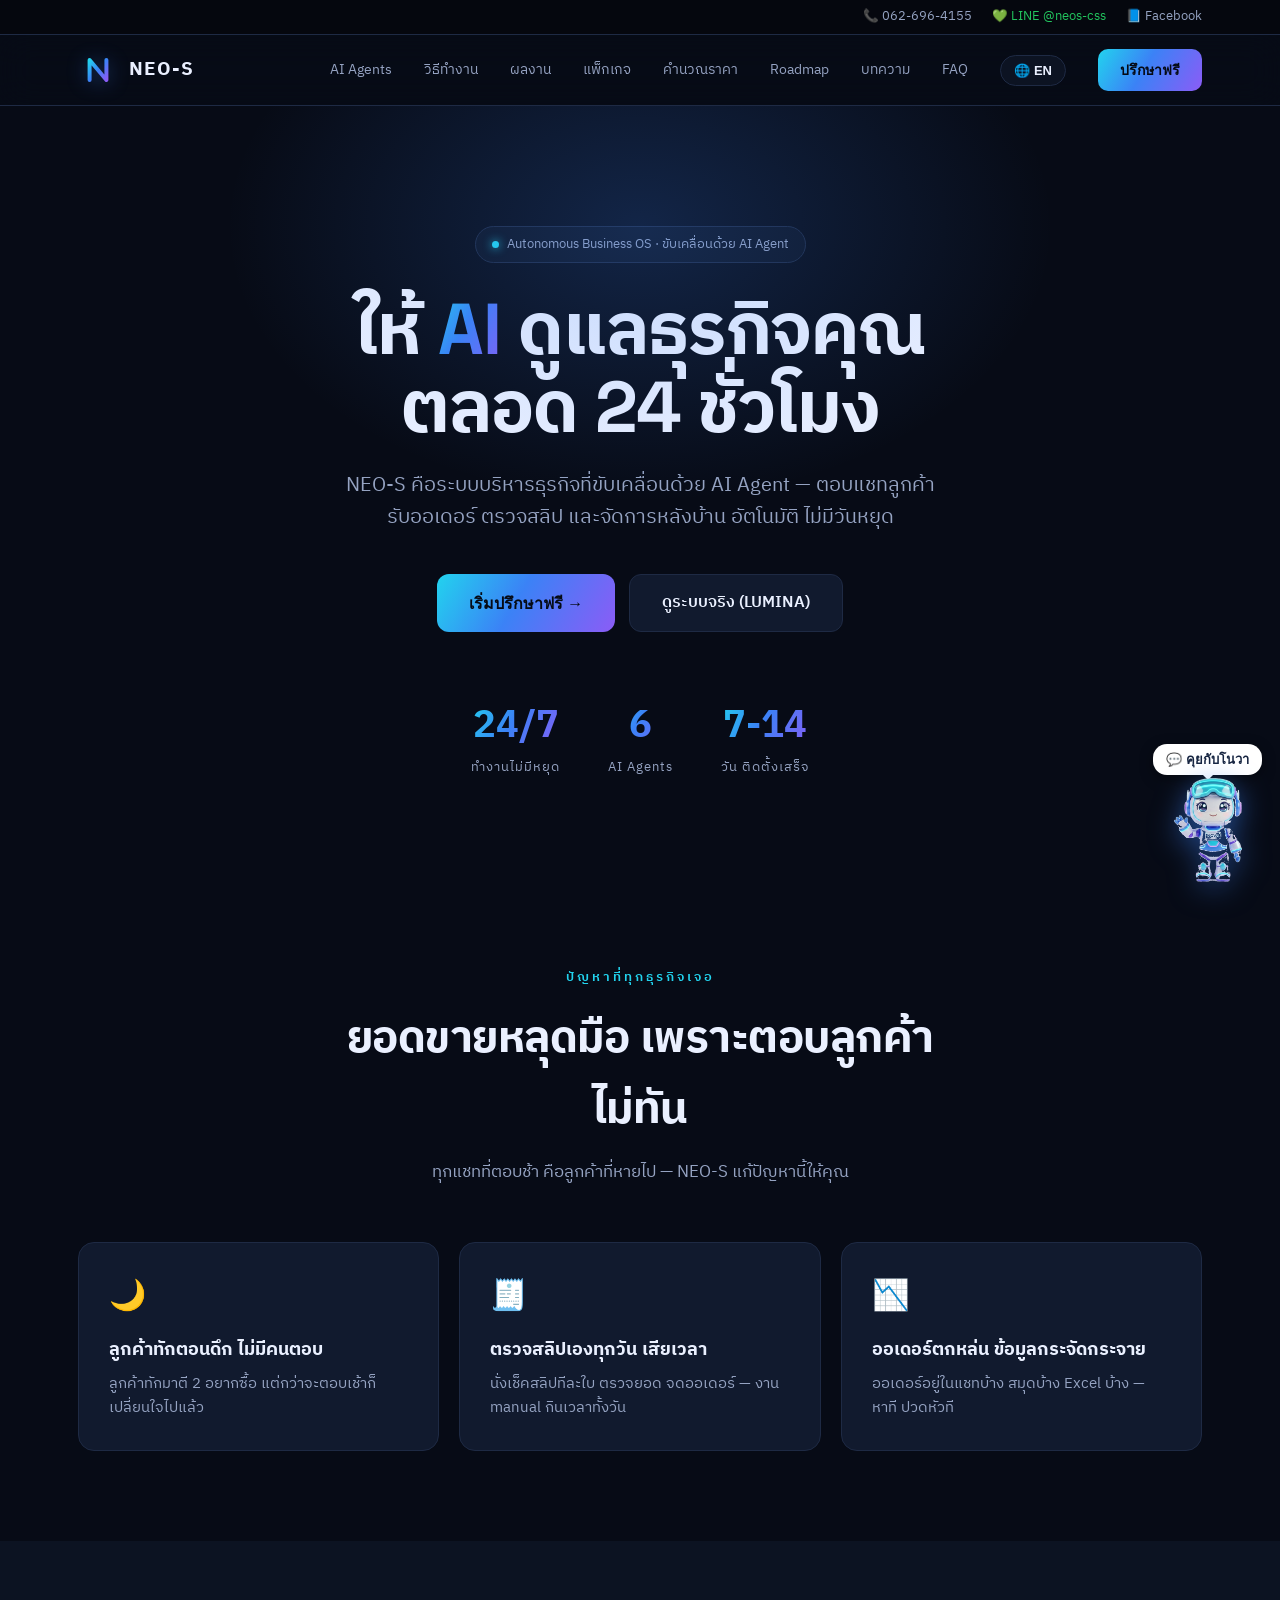
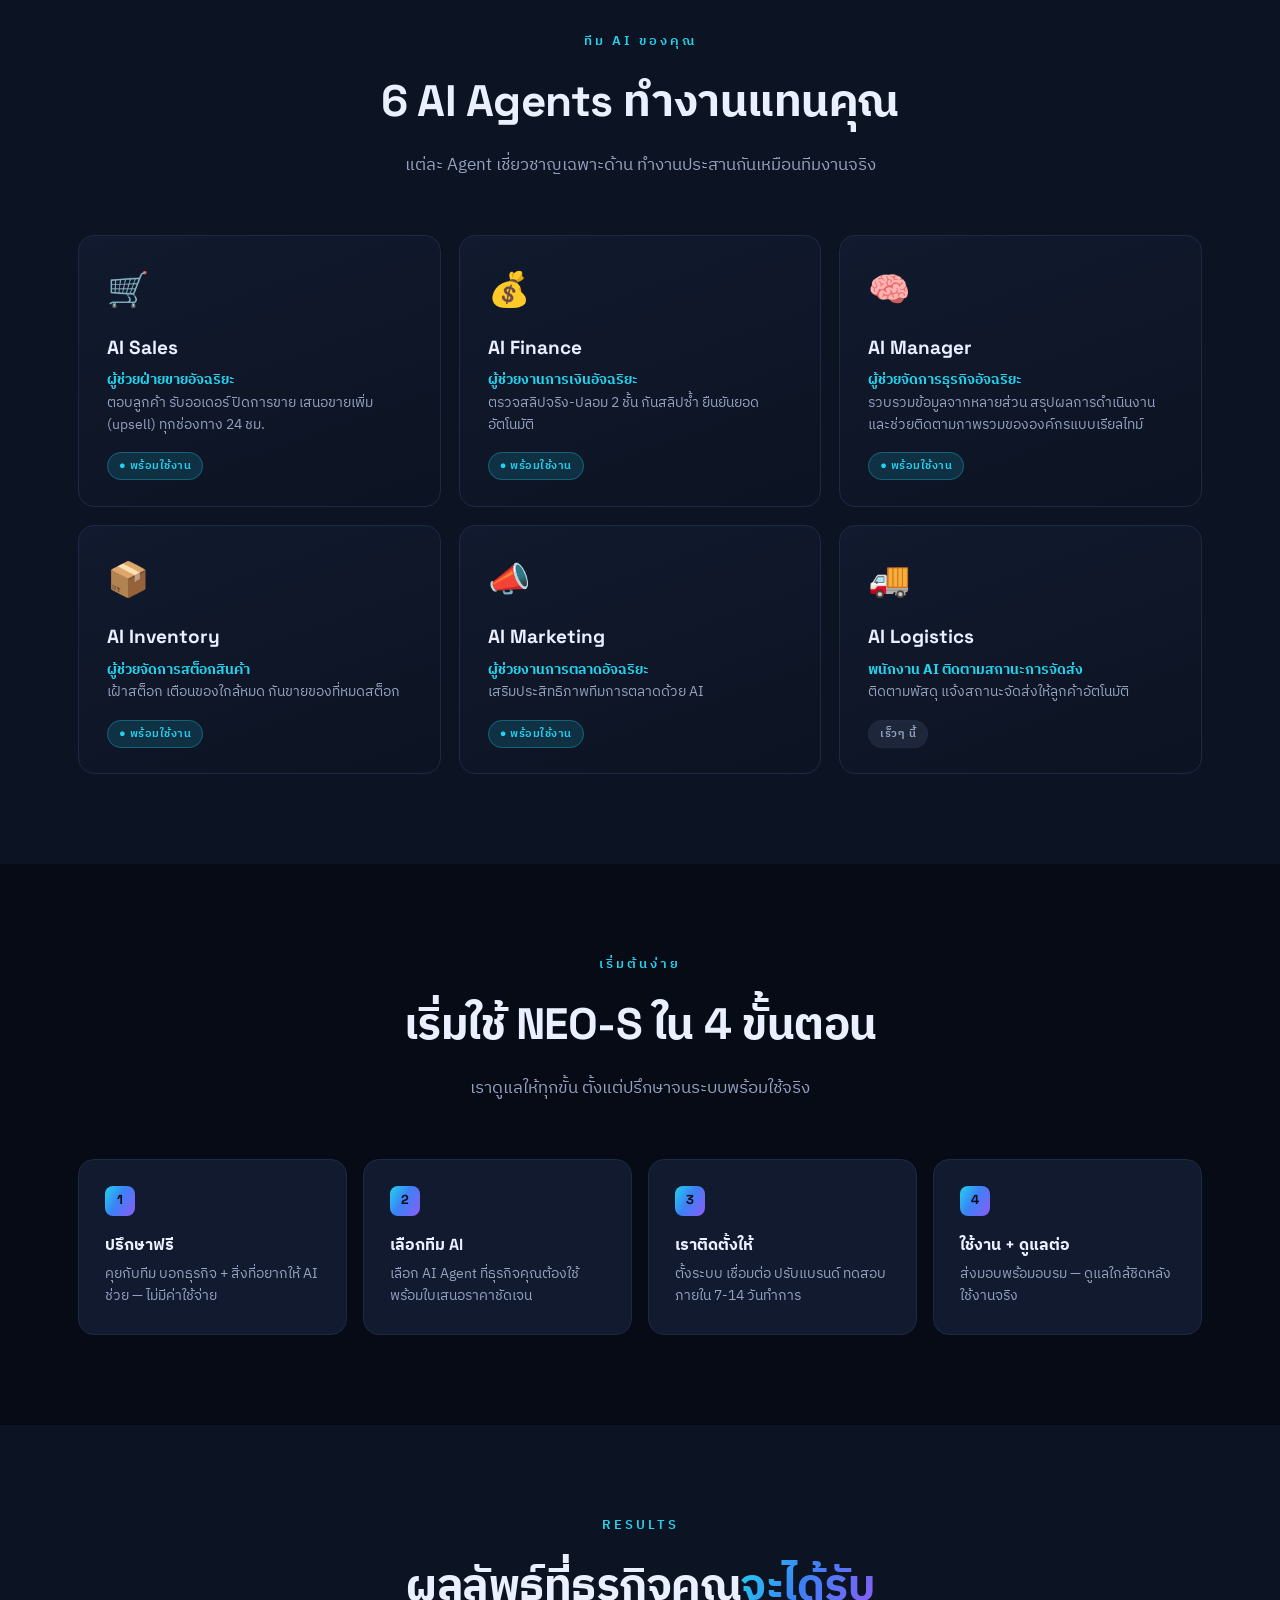
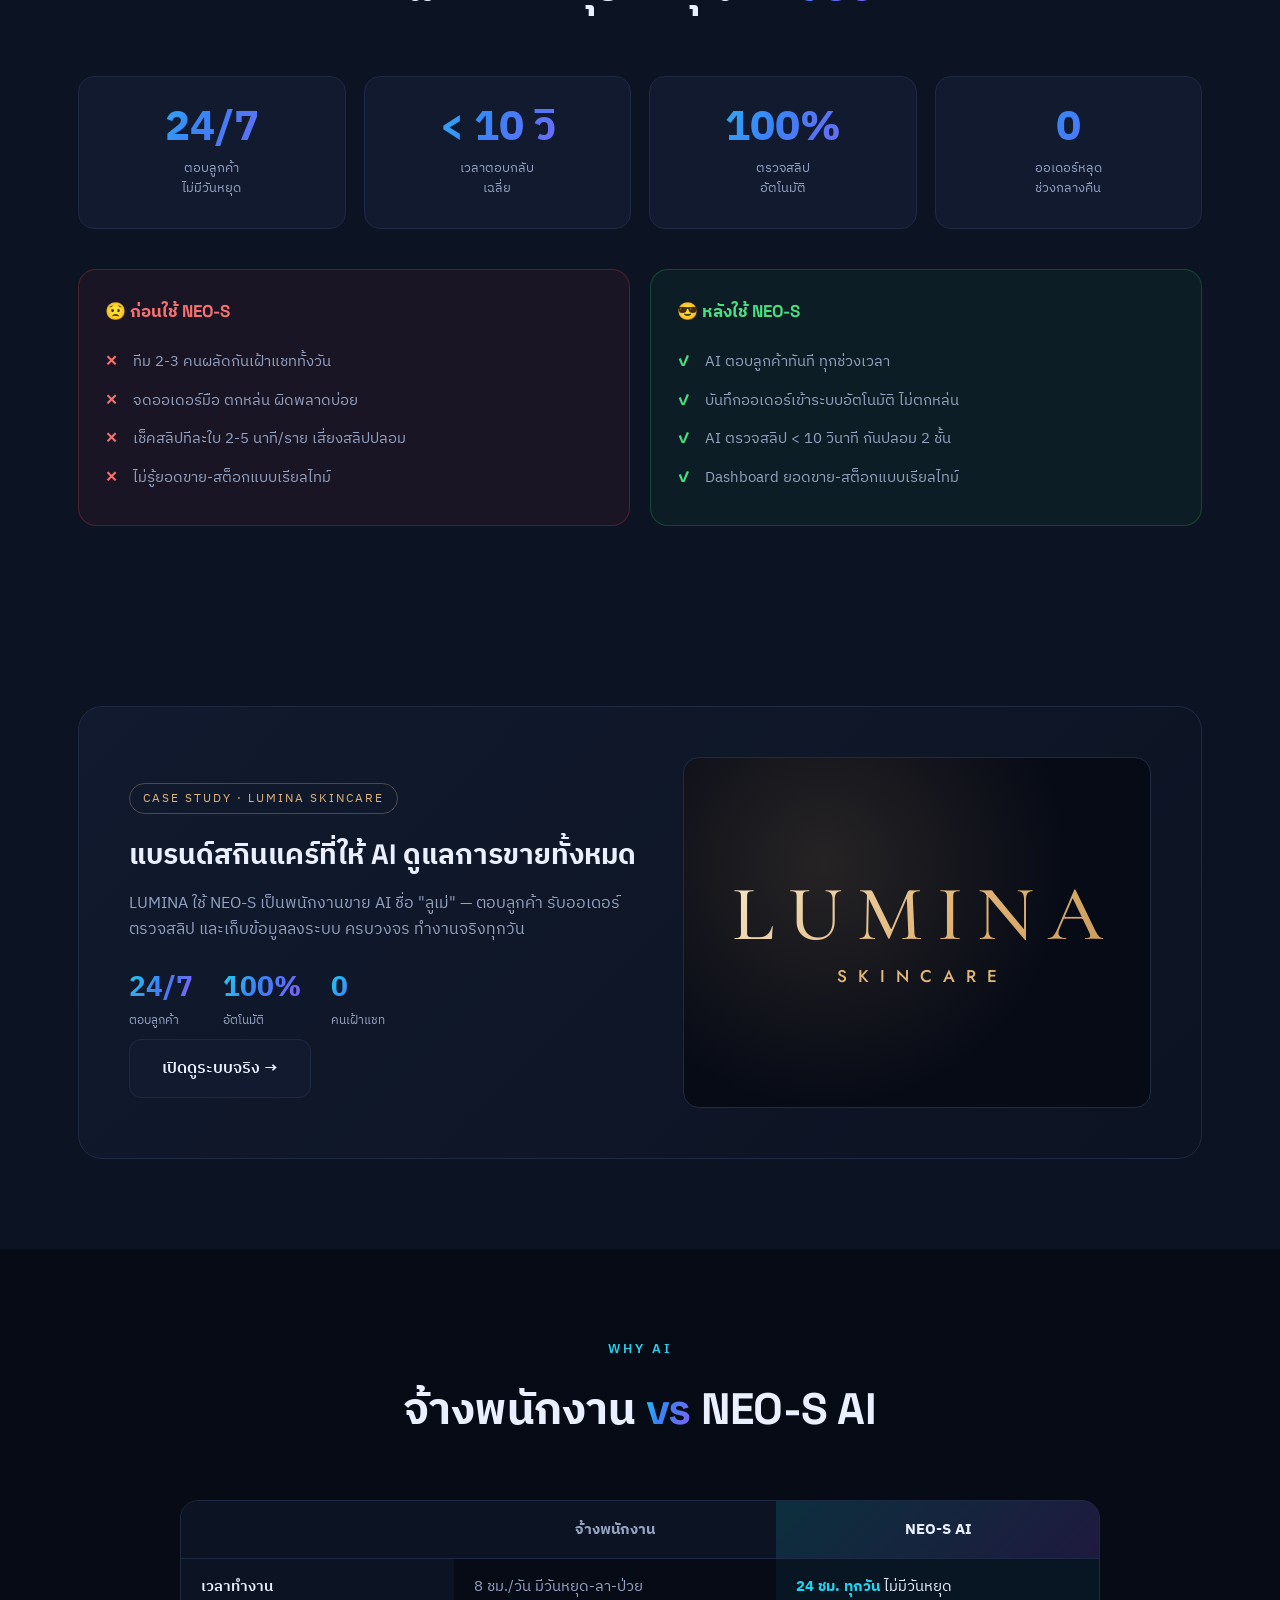
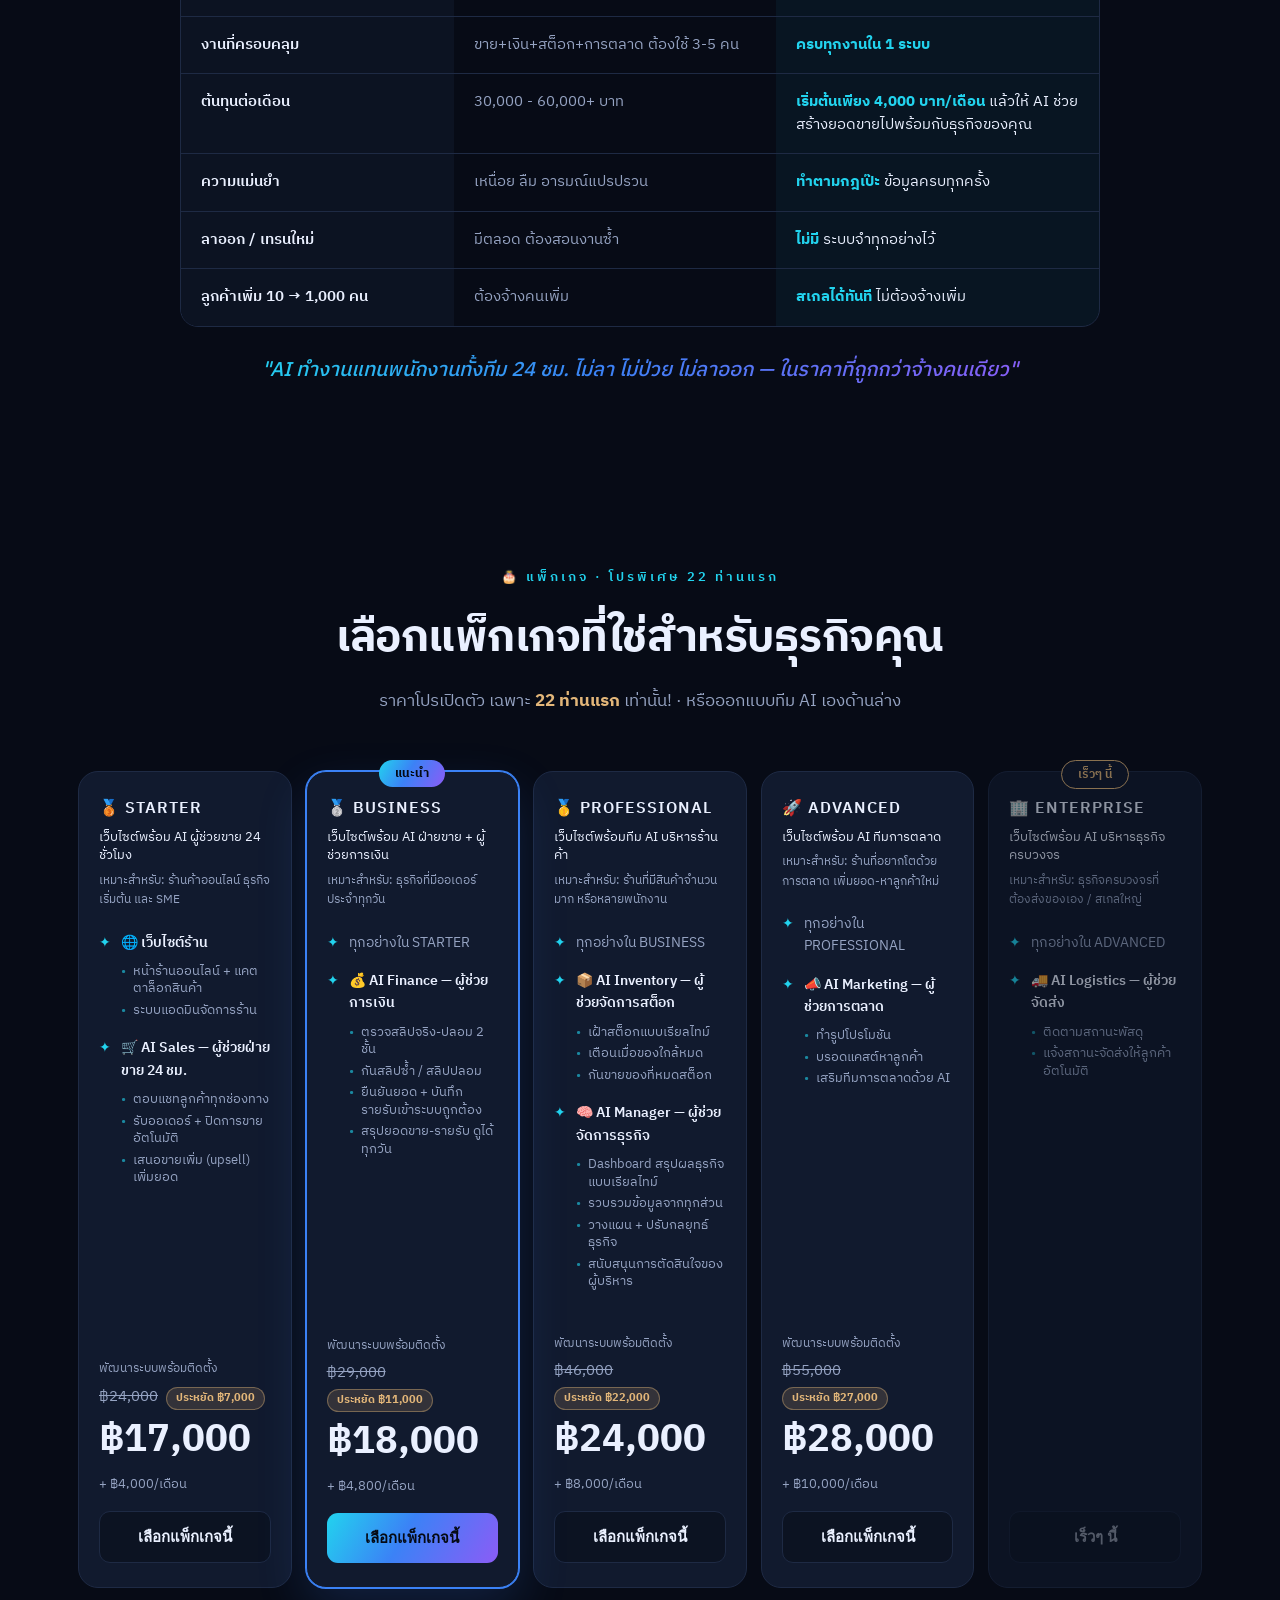
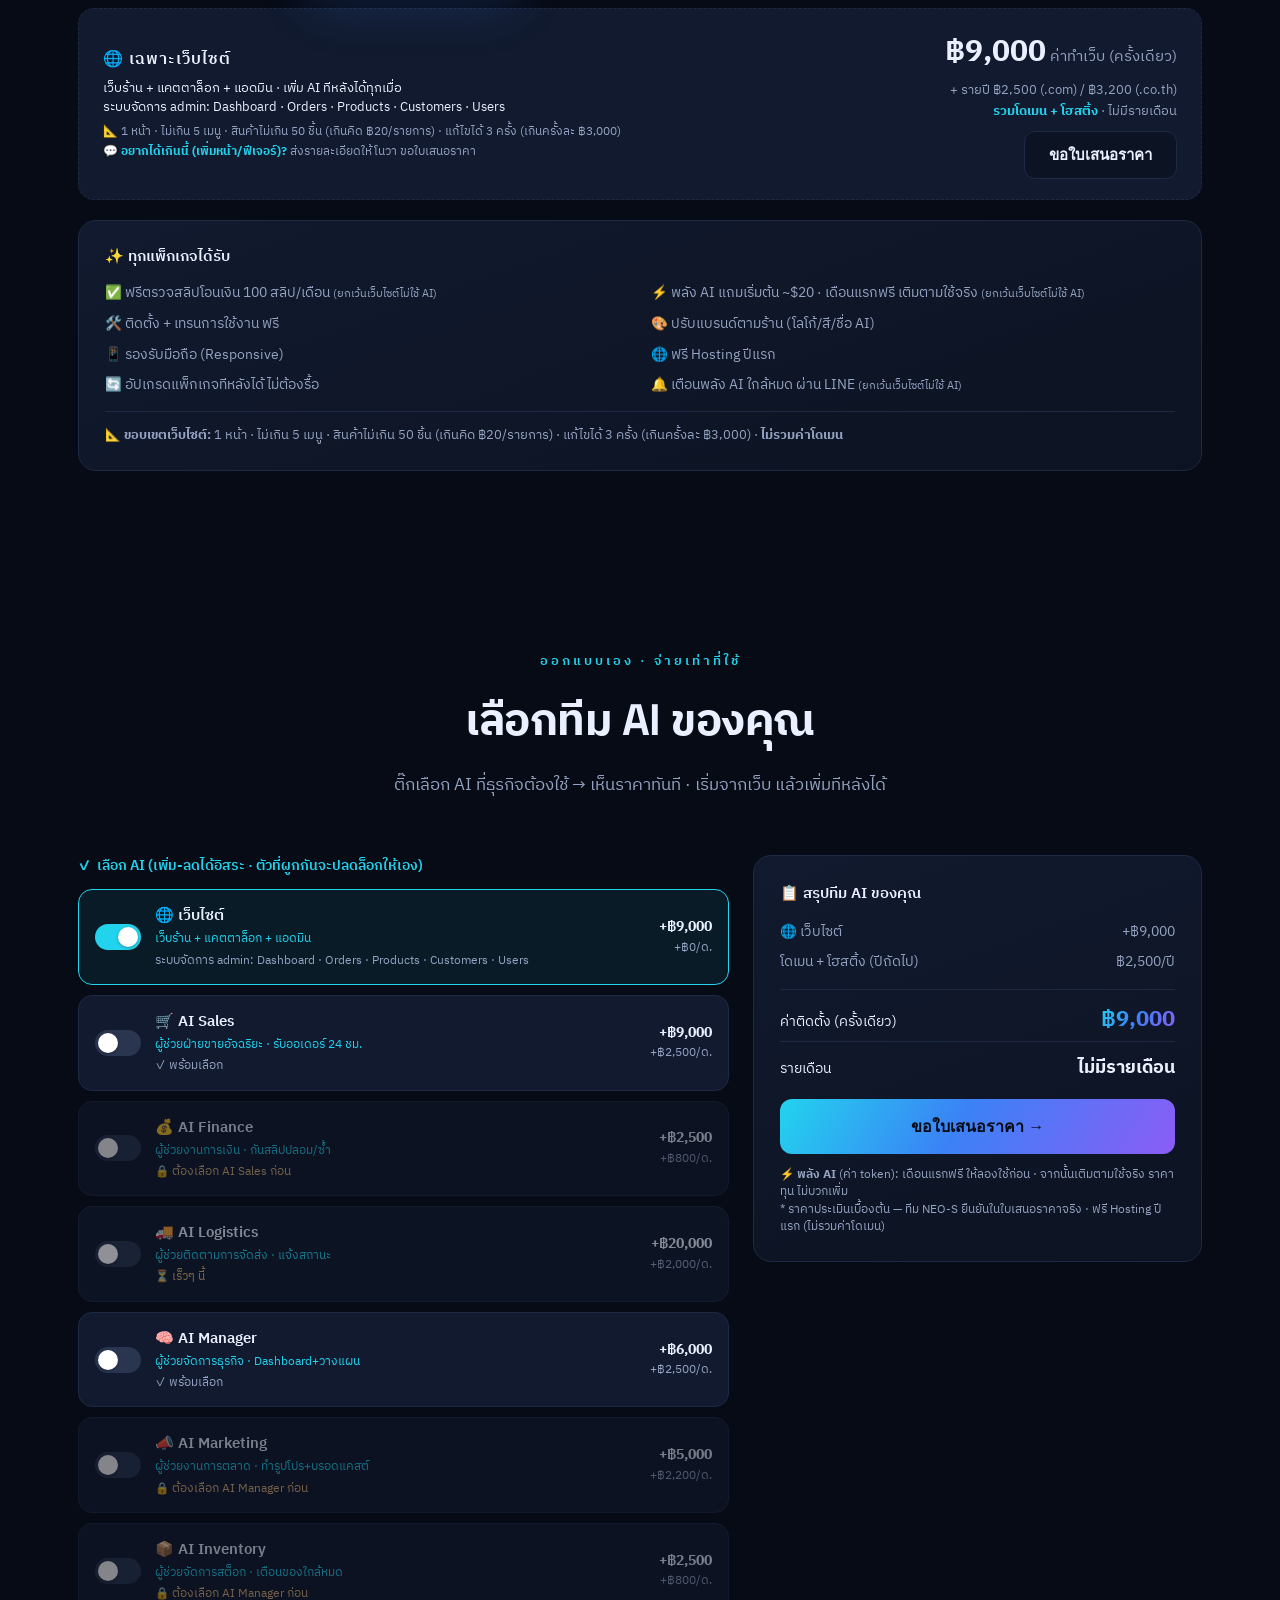
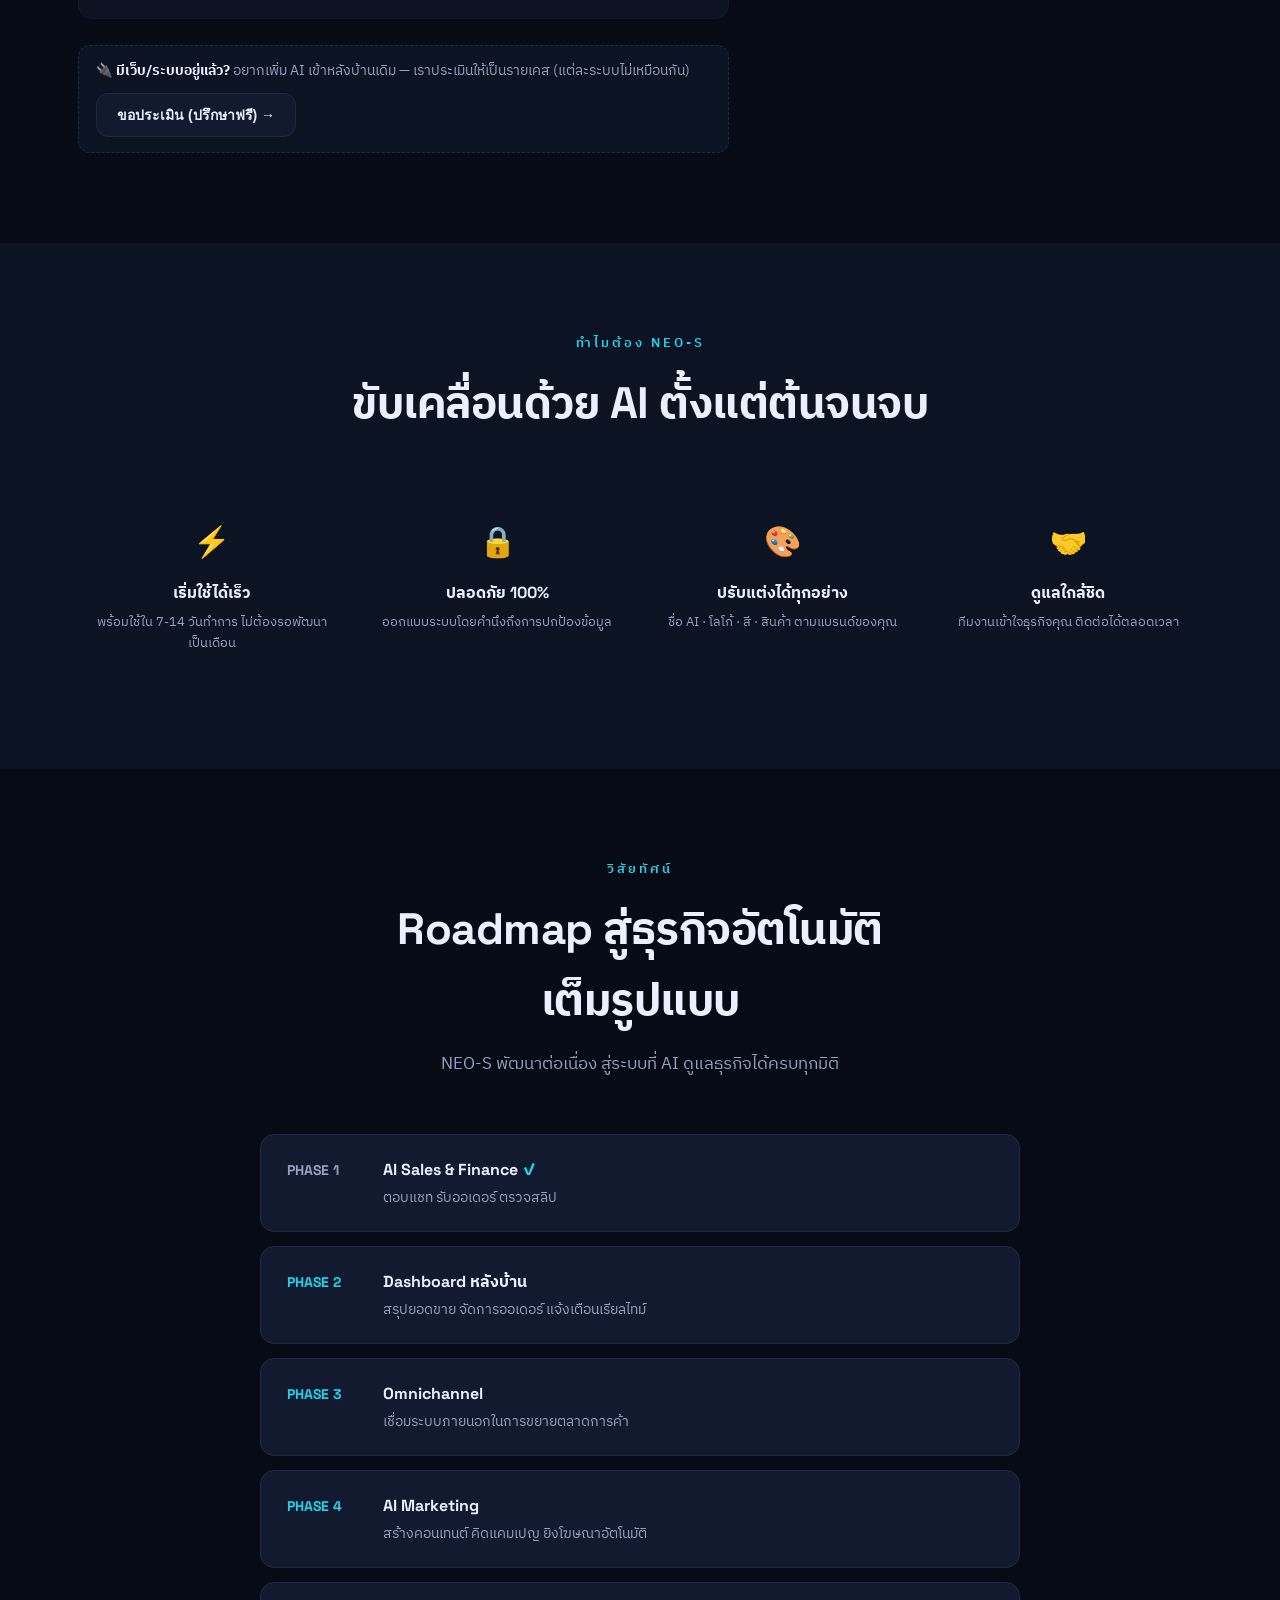
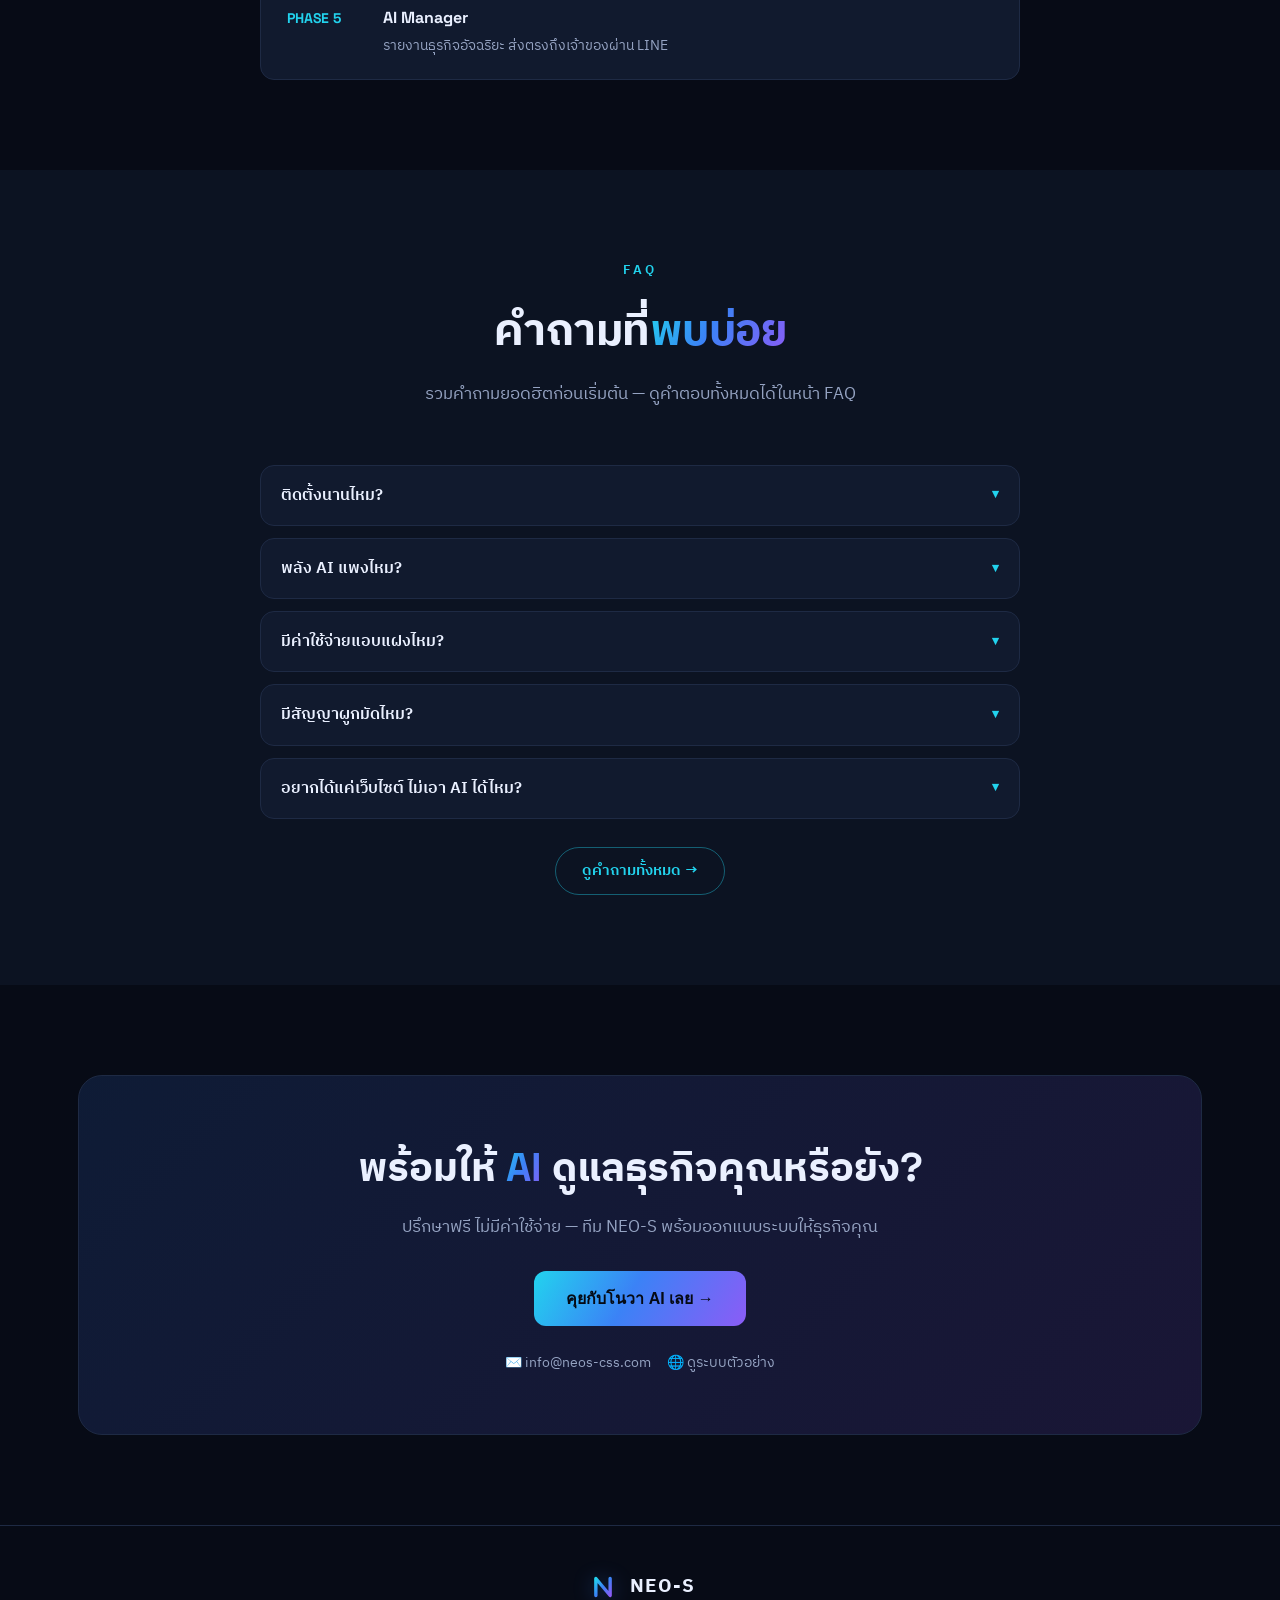
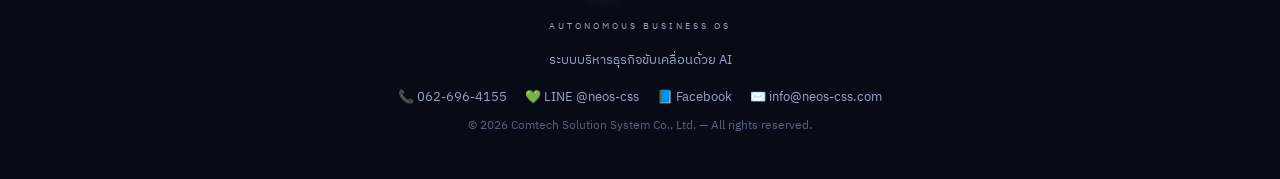
==== commit b3da0cb0: "fix: เติม position:relative ให้ .price-card.pkg-soon (badge เร็วๆ นี้ หลุดไปลอยมุมบนหน้า) Co-Authore" ====
--- a/index.html
+++ b/index.html
@@ -368,7 +368,7 @@
   .price-was { text-decoration:line-through; color:var(--txt-dim); font-size:15px; margin-right:8px; }
   .promo-badge { display:inline-block; background:rgba(226,182,121,.16); color:var(--gold); border:1px solid rgba(226,182,121,.4); font-size:11px; font-weight:700; padding:2px 9px; border-radius:999px; }
   .price-monthly { font-size:13px; color:var(--txt-dim); margin-top:3px; }
-  .price-card.pkg-soon { opacity:.6; }
+  .price-card.pkg-soon { opacity:.6; position: relative; }
   .webonly { display:flex; justify-content:space-between; align-items:center; gap:18px; flex-wrap:wrap; background:var(--card); border:1px dashed var(--line); border-radius:16px; padding:20px 24px; margin-top:20px; }
   .common-band { background:linear-gradient(160deg,var(--card),var(--bg-2)); border:1px solid var(--line); border-radius:18px; padding:24px 26px; margin-top:20px; }
   .cb-title { font-size:15px; font-weight:600; margin-bottom:14px; }
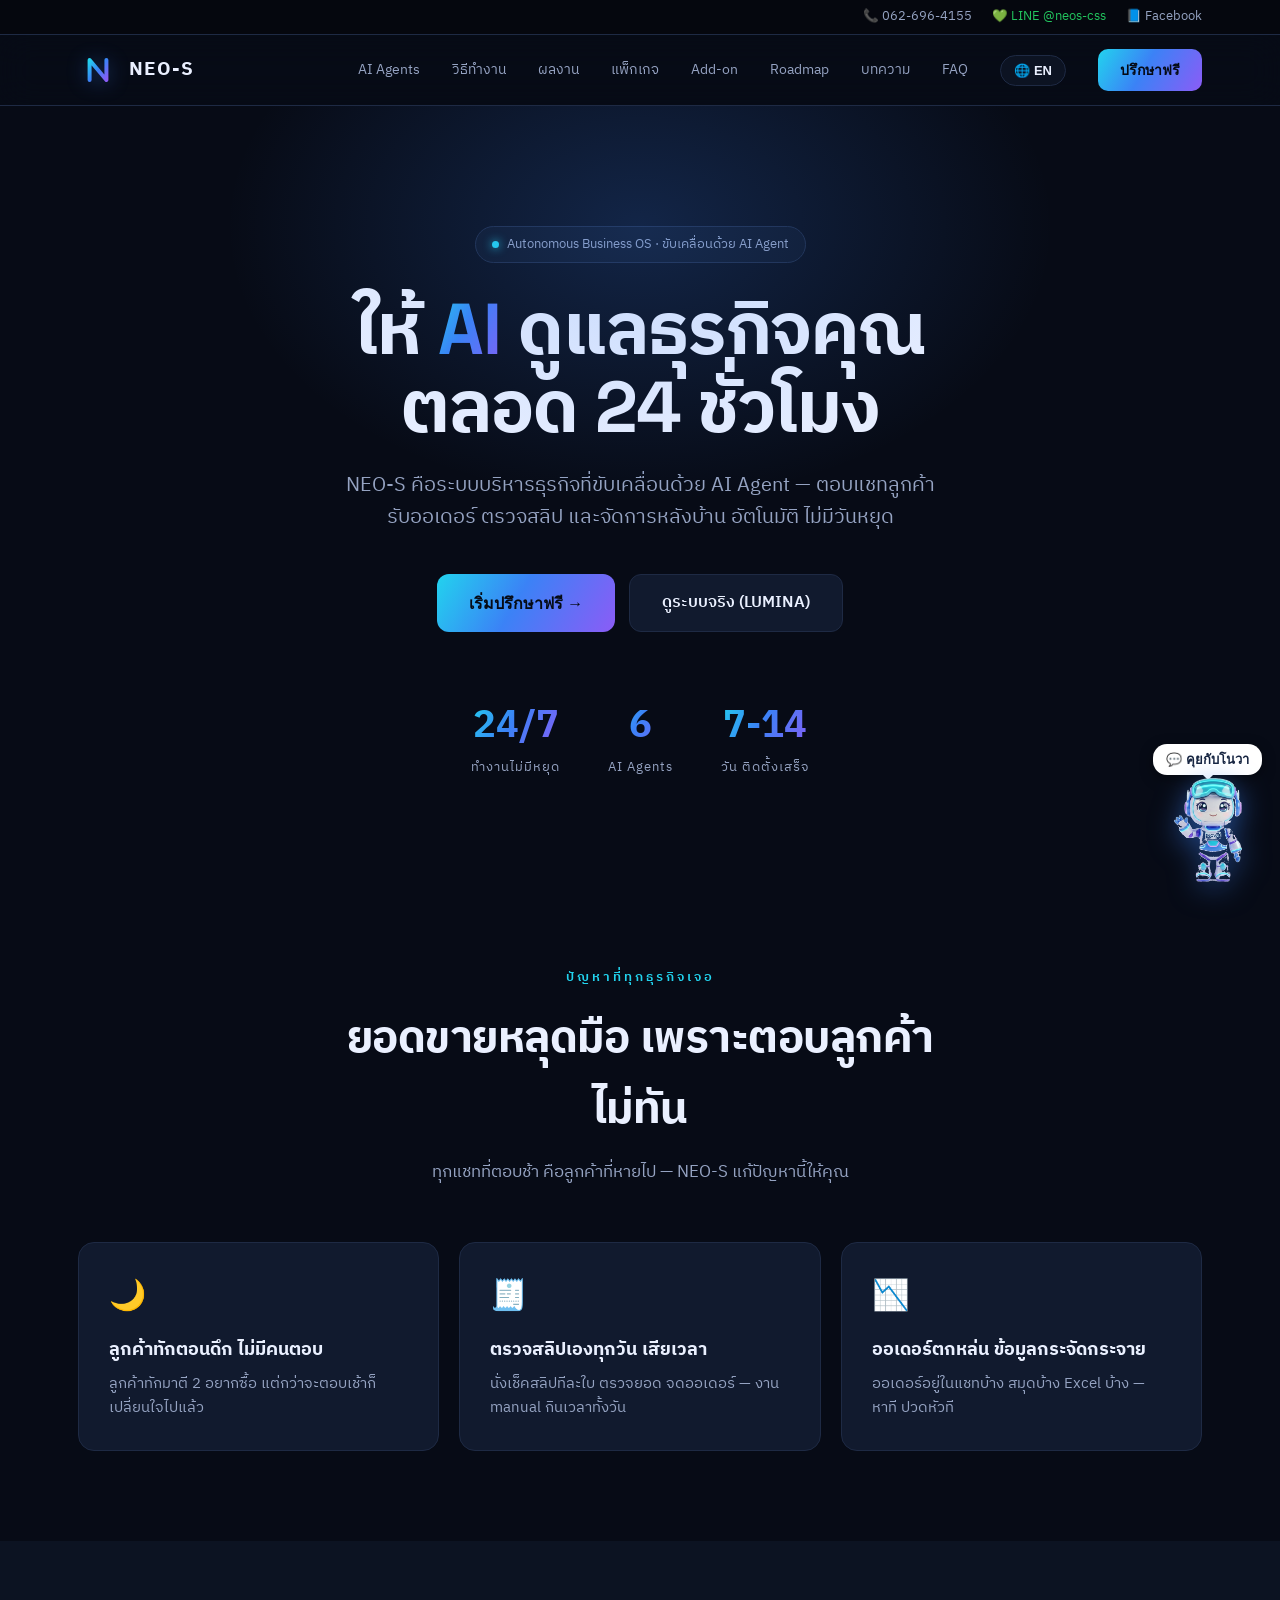
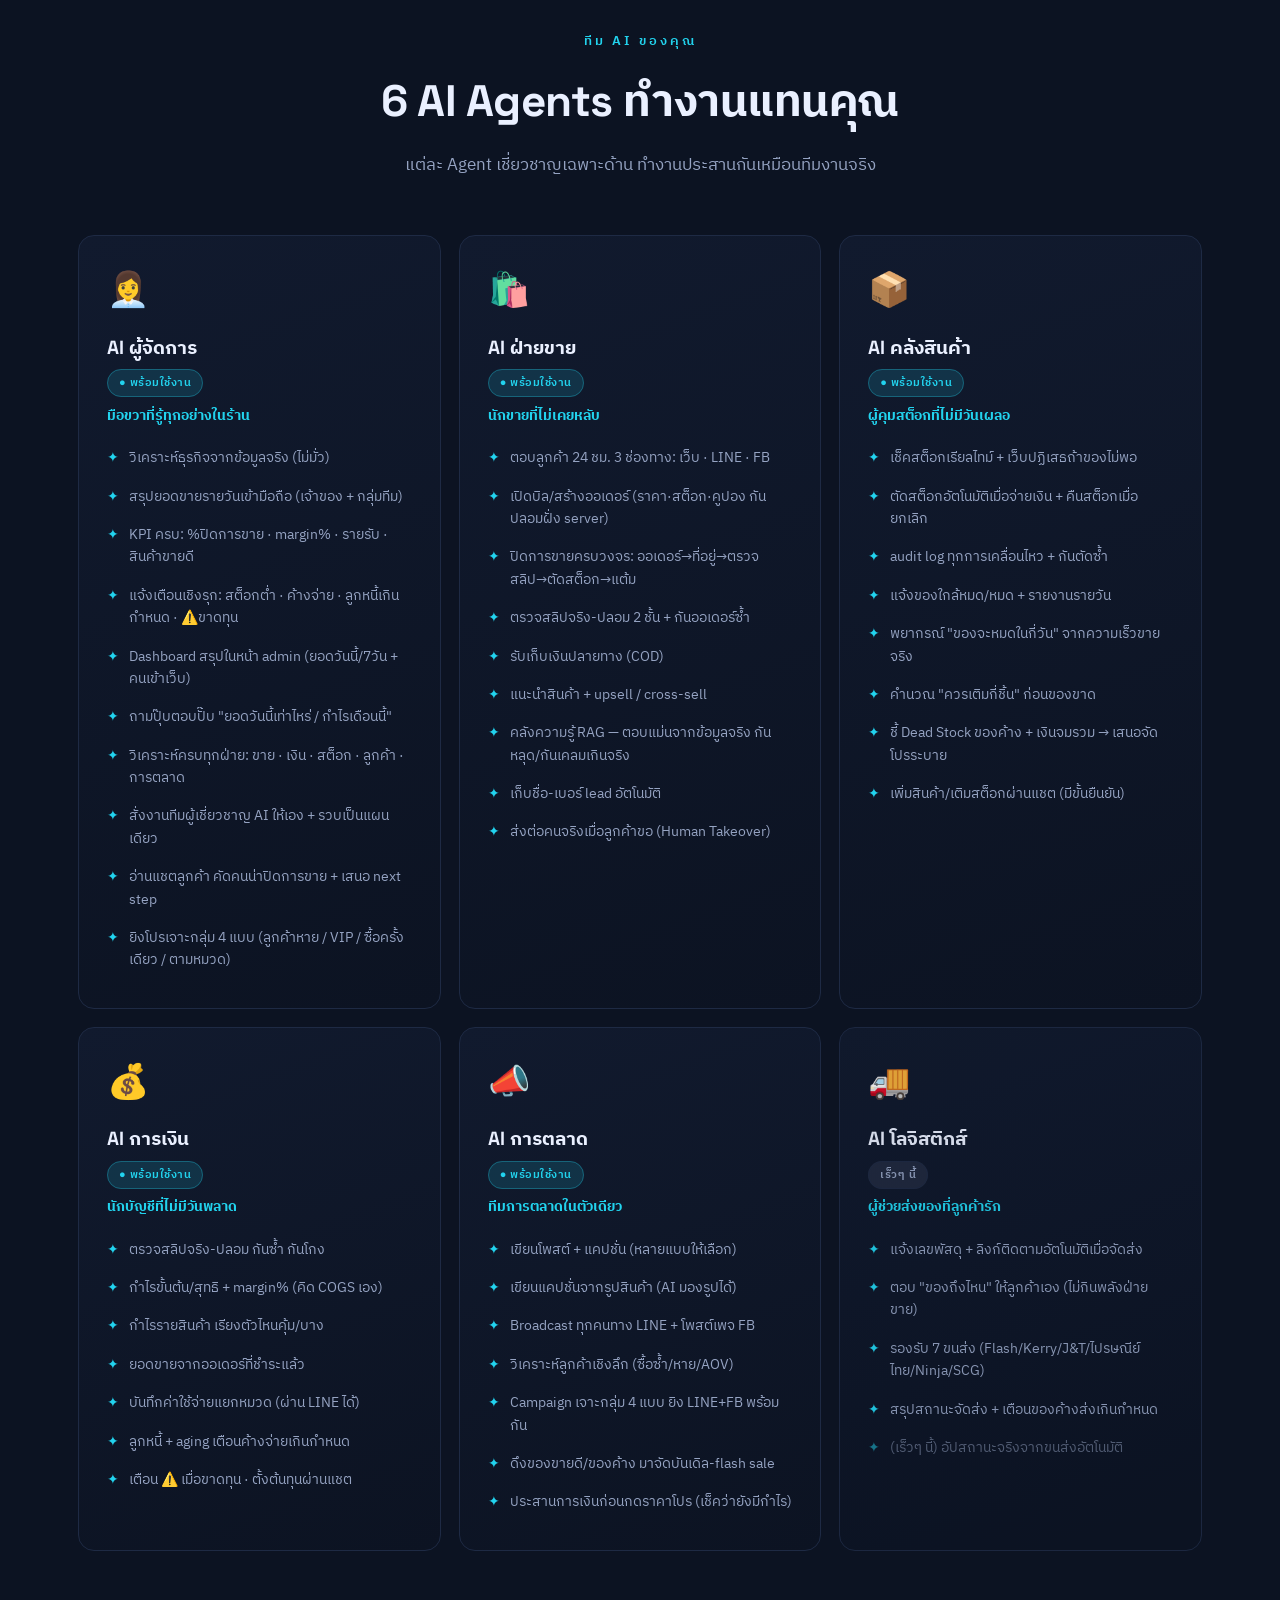
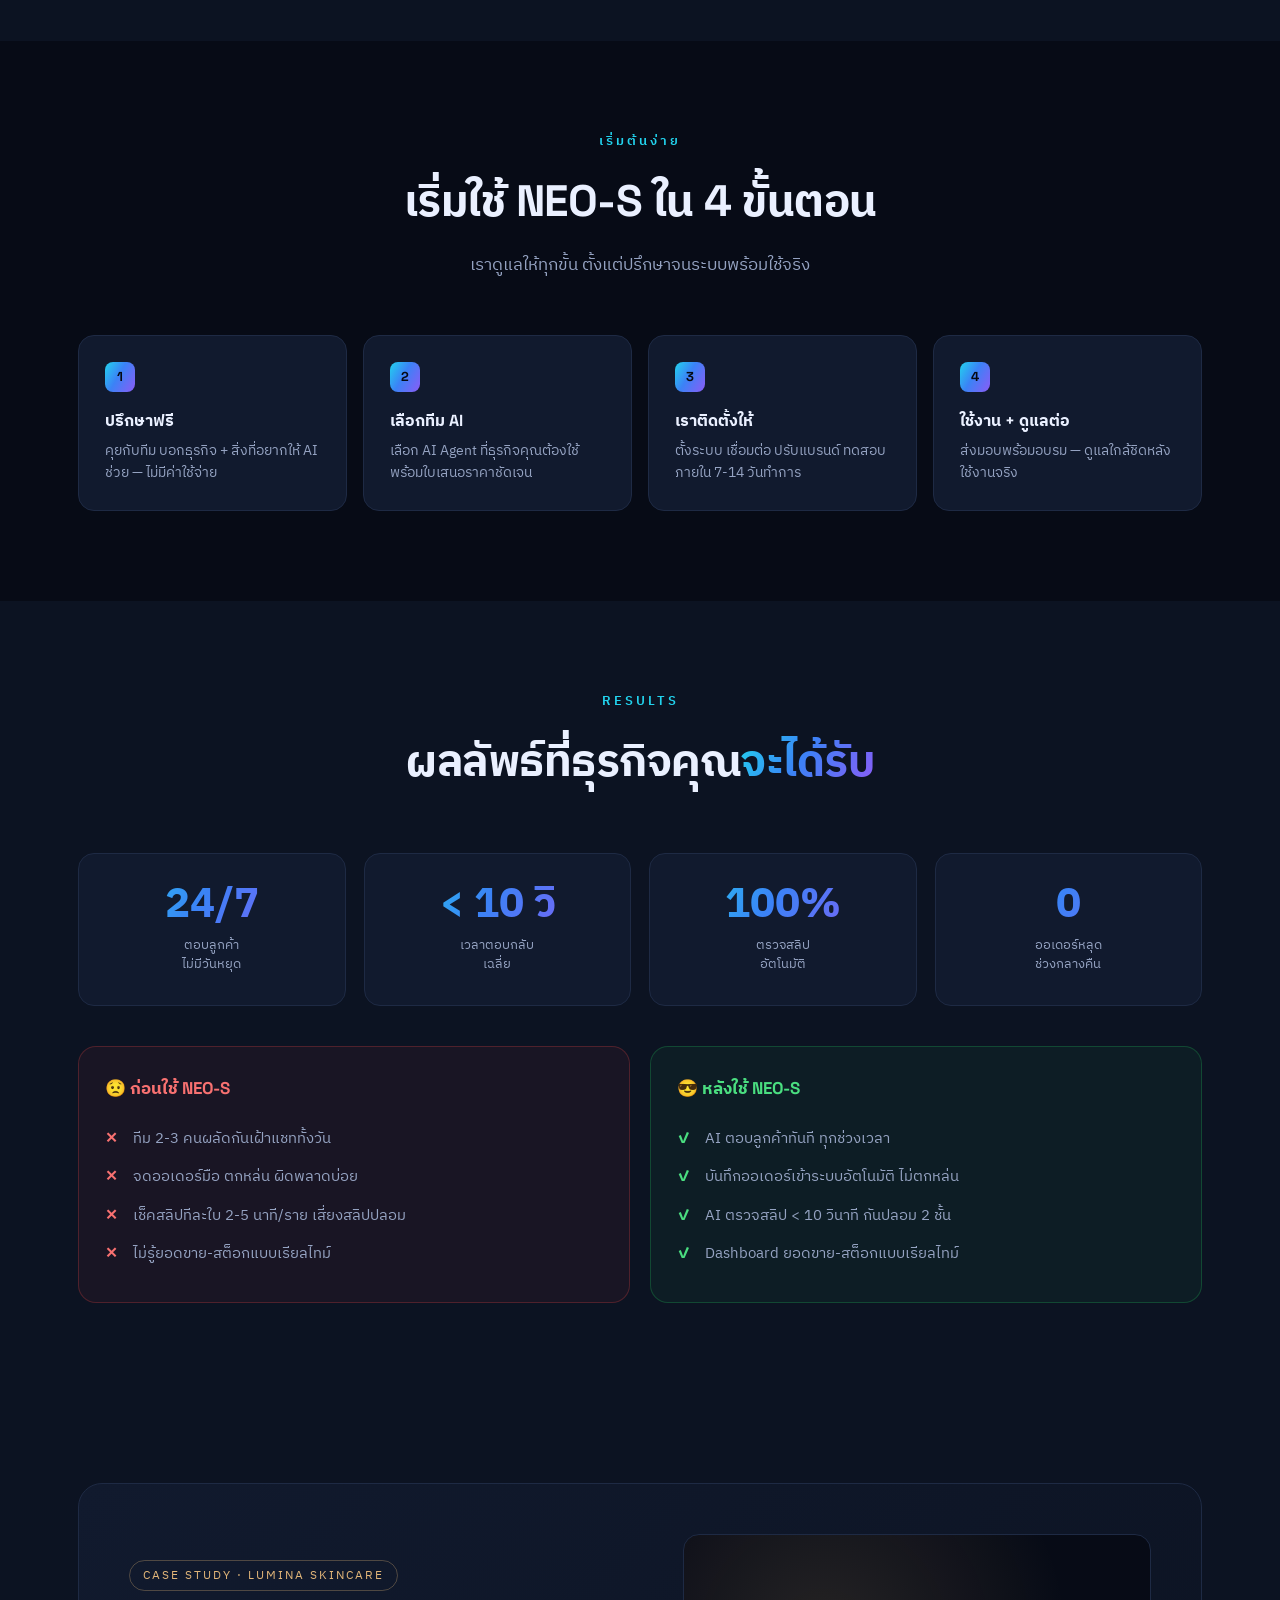
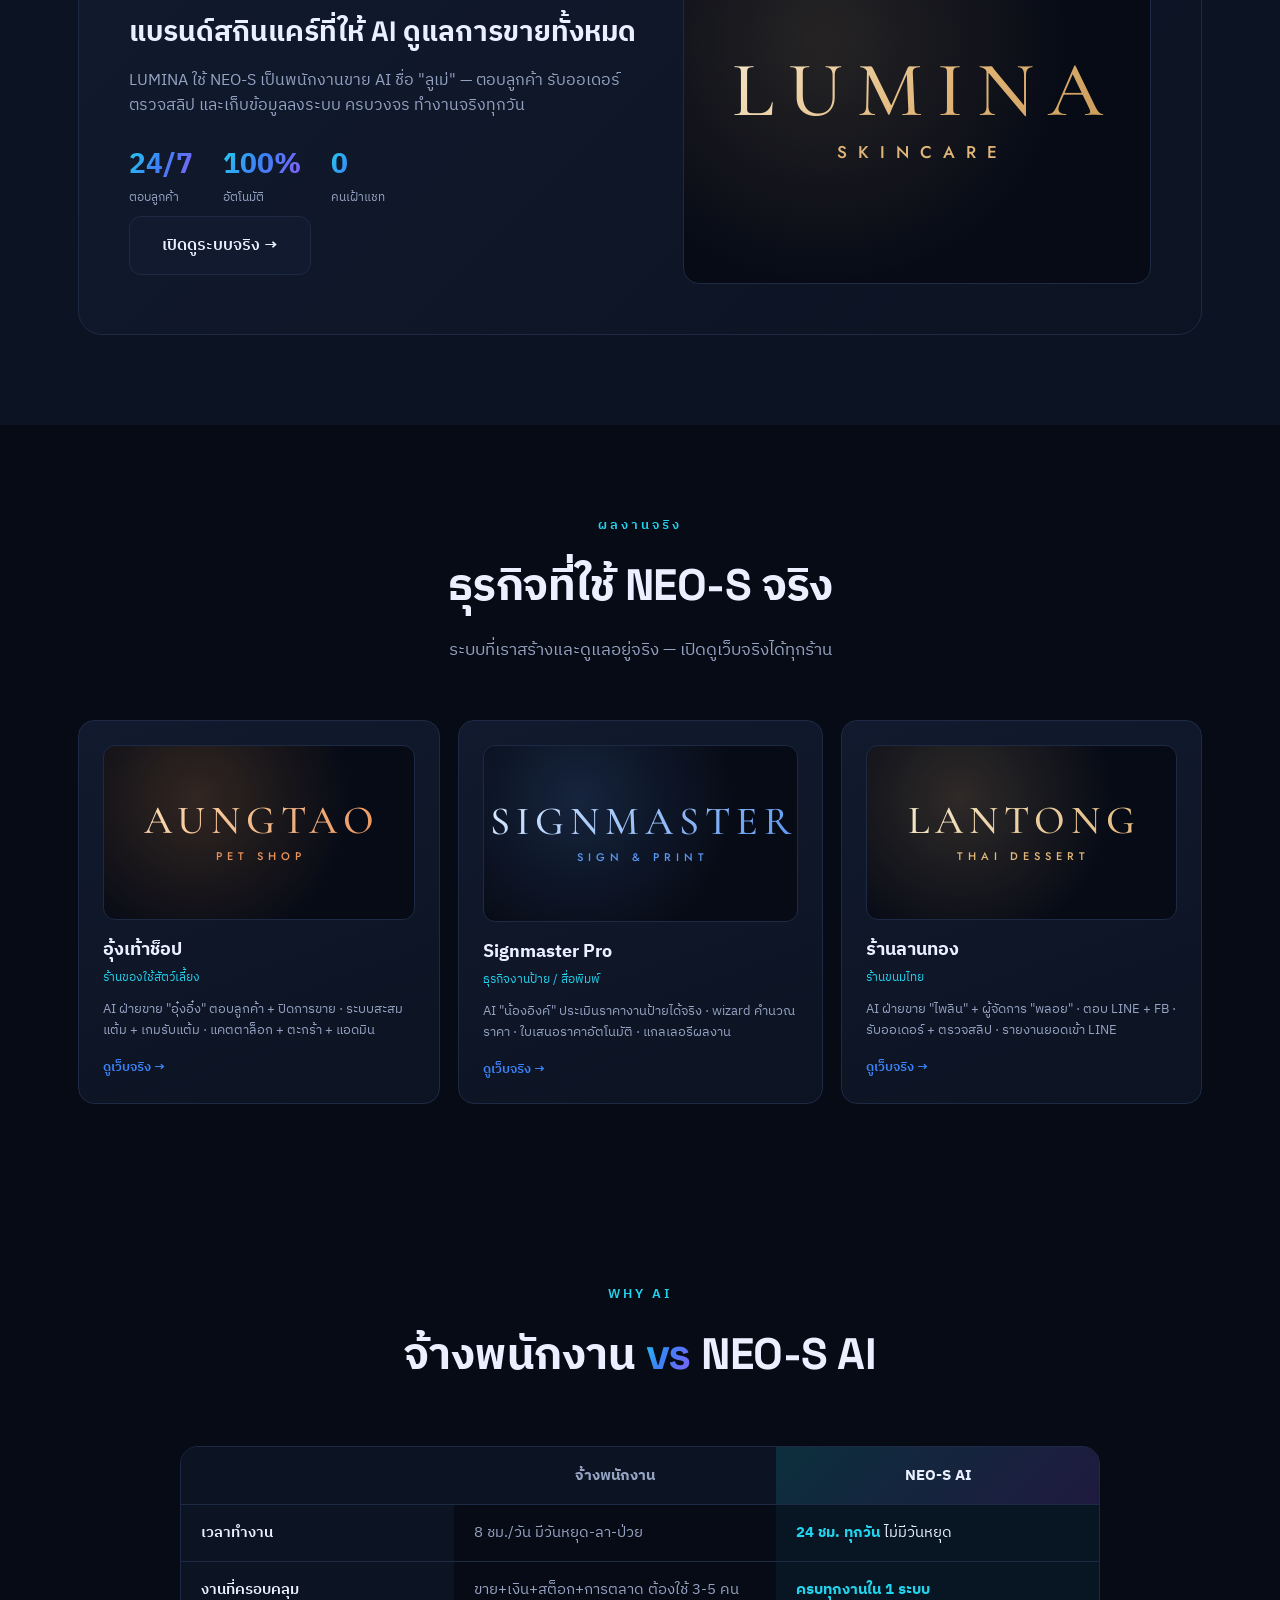
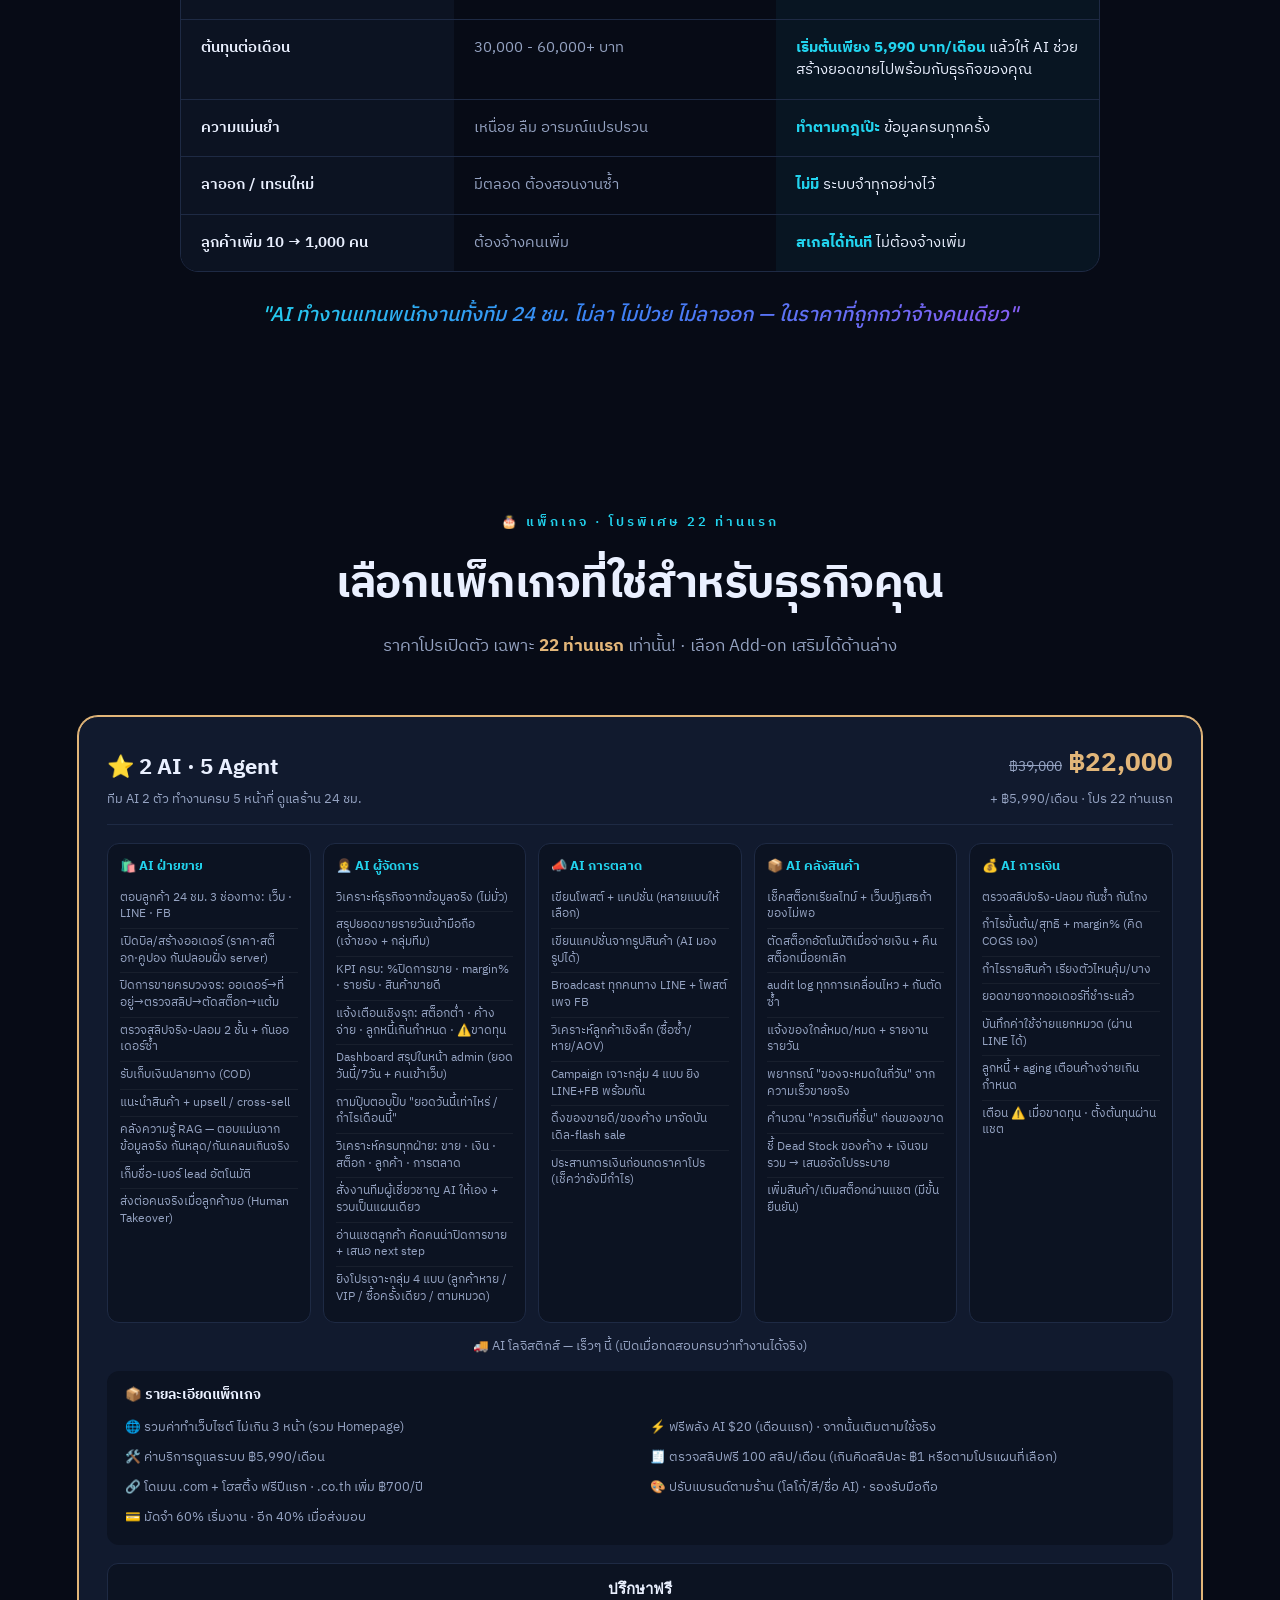
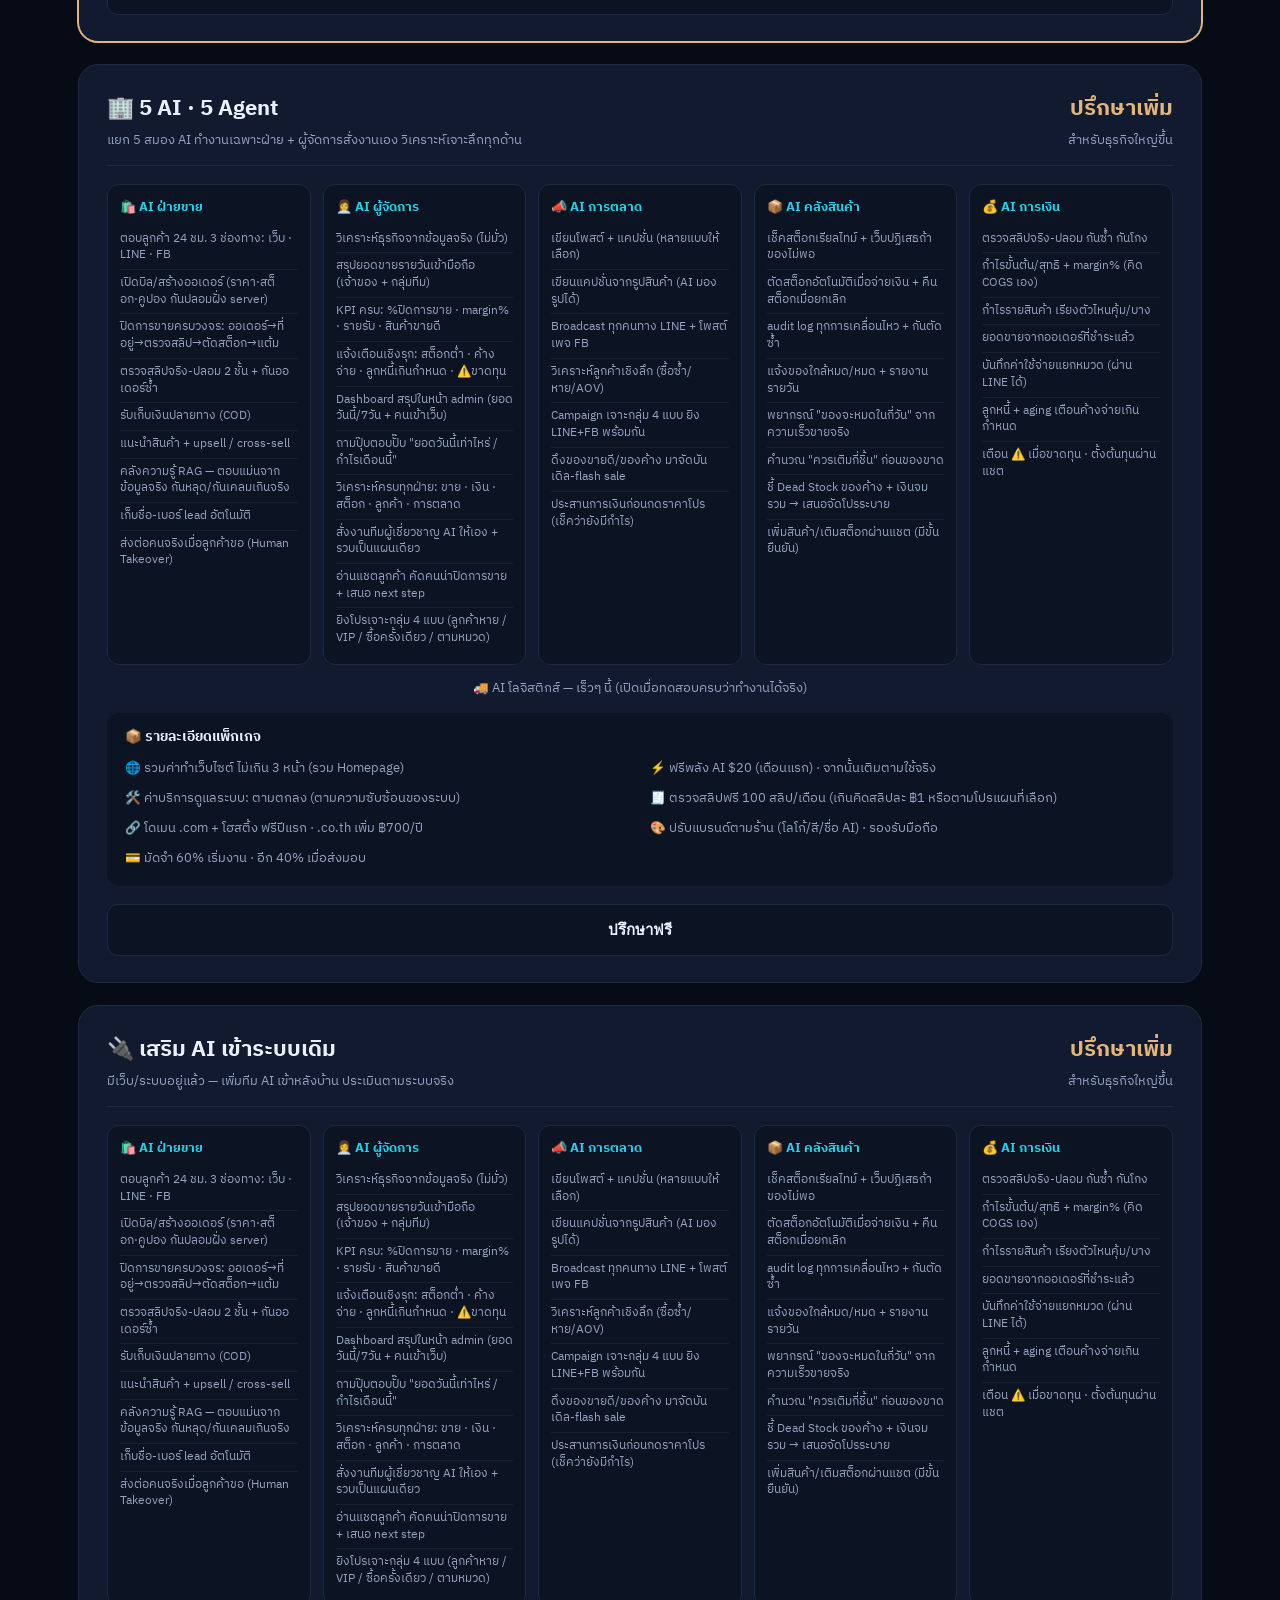
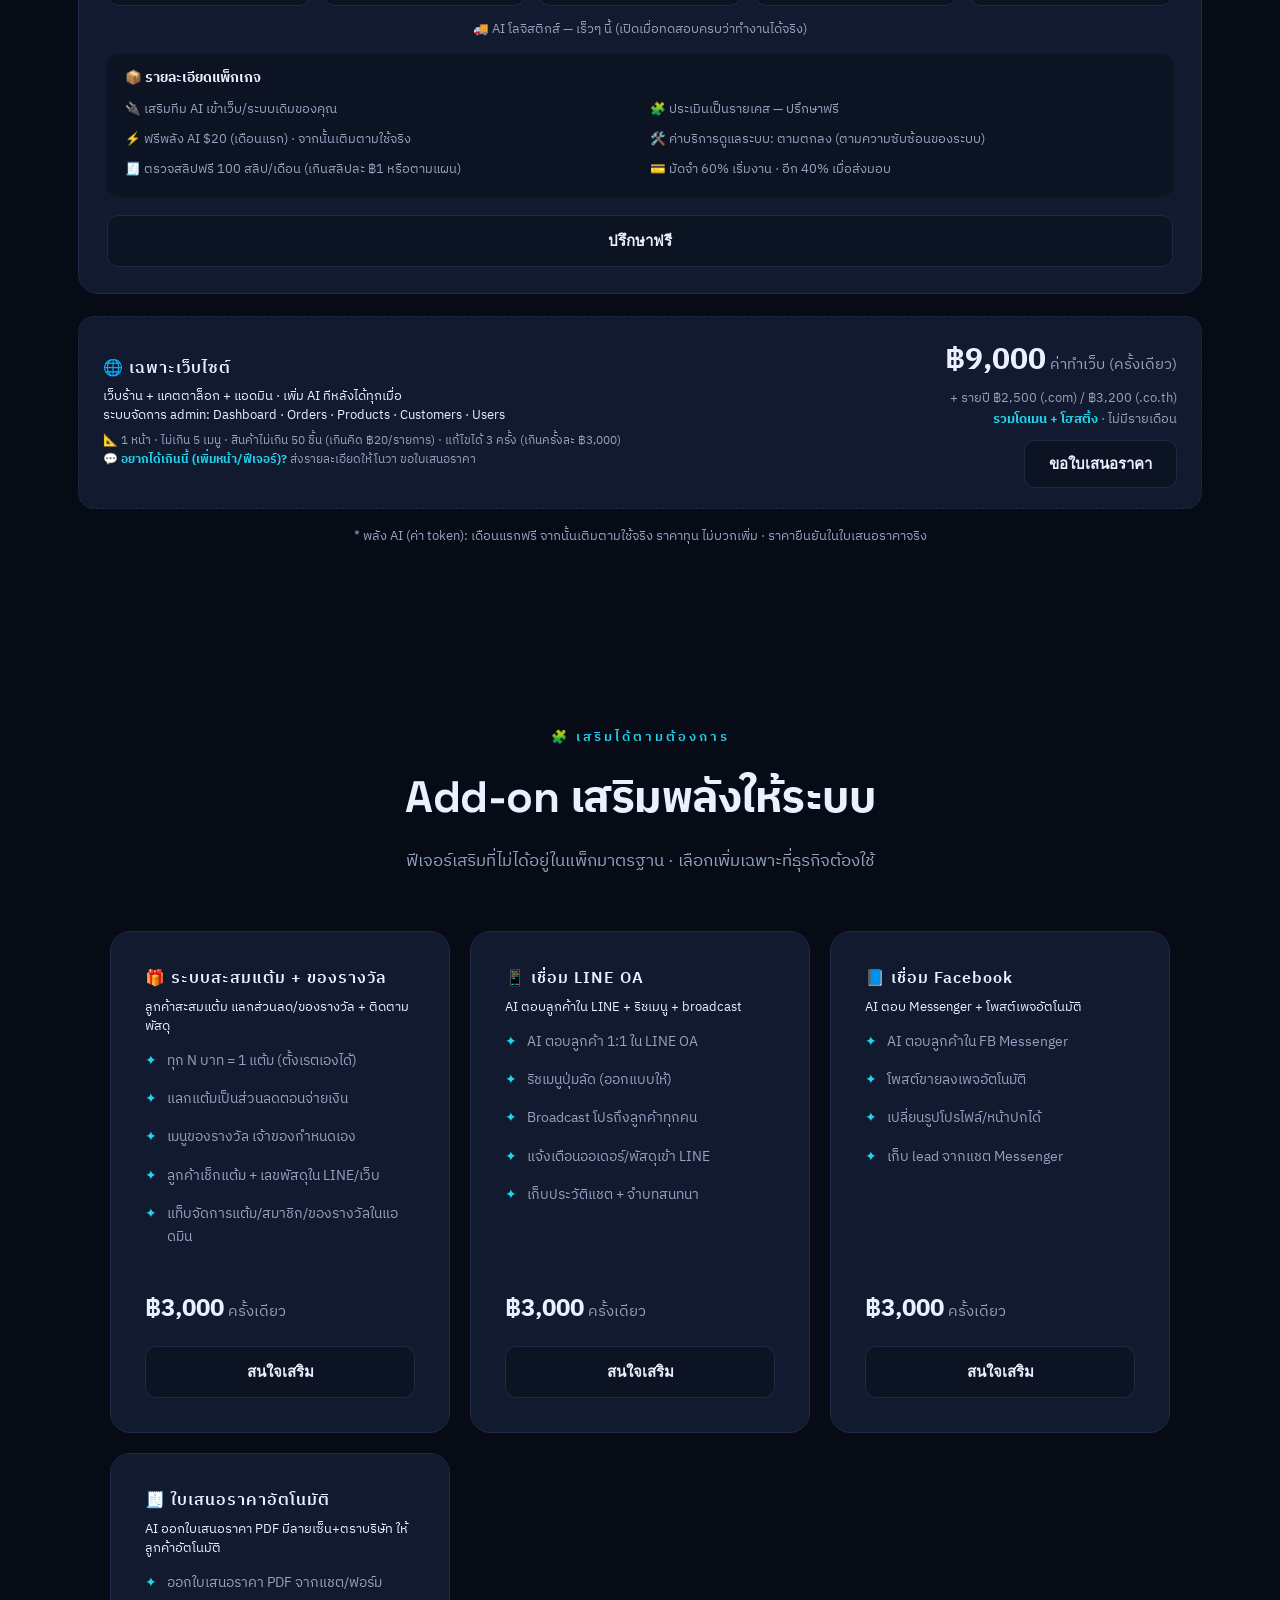
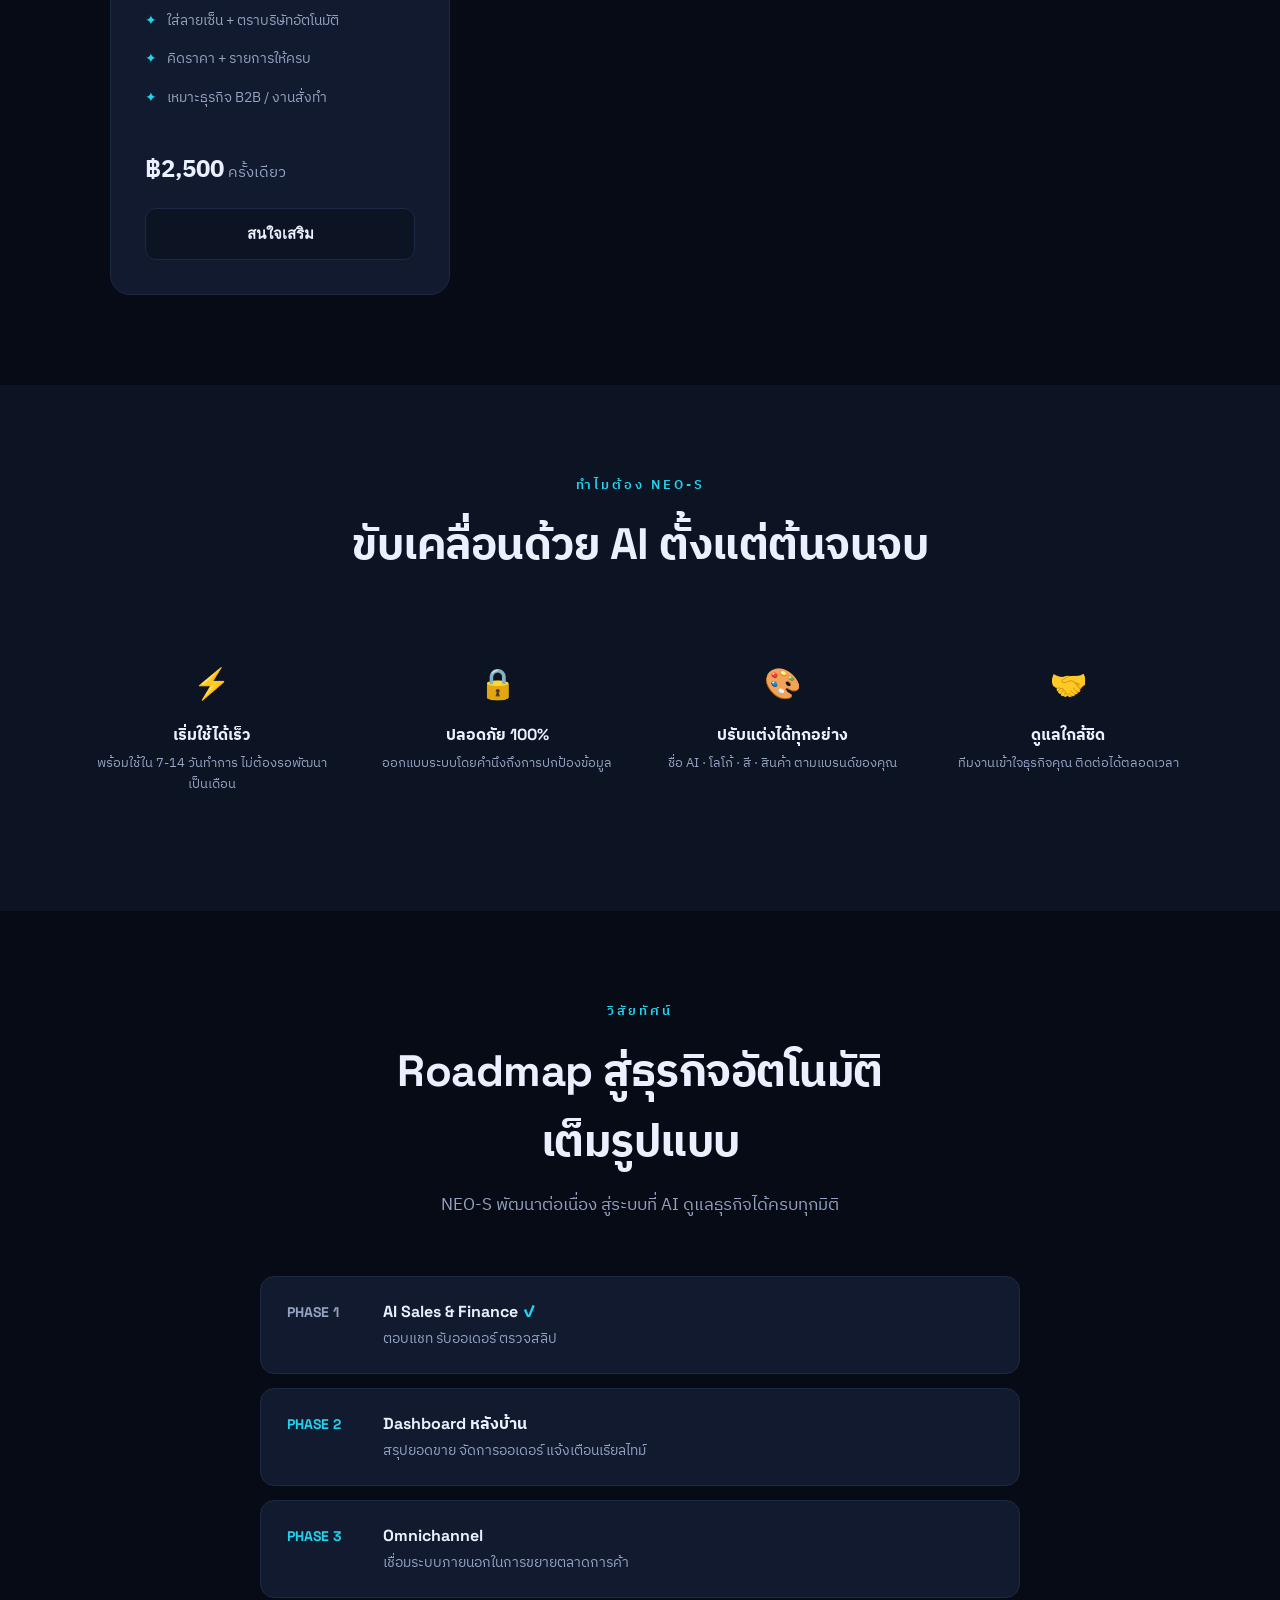
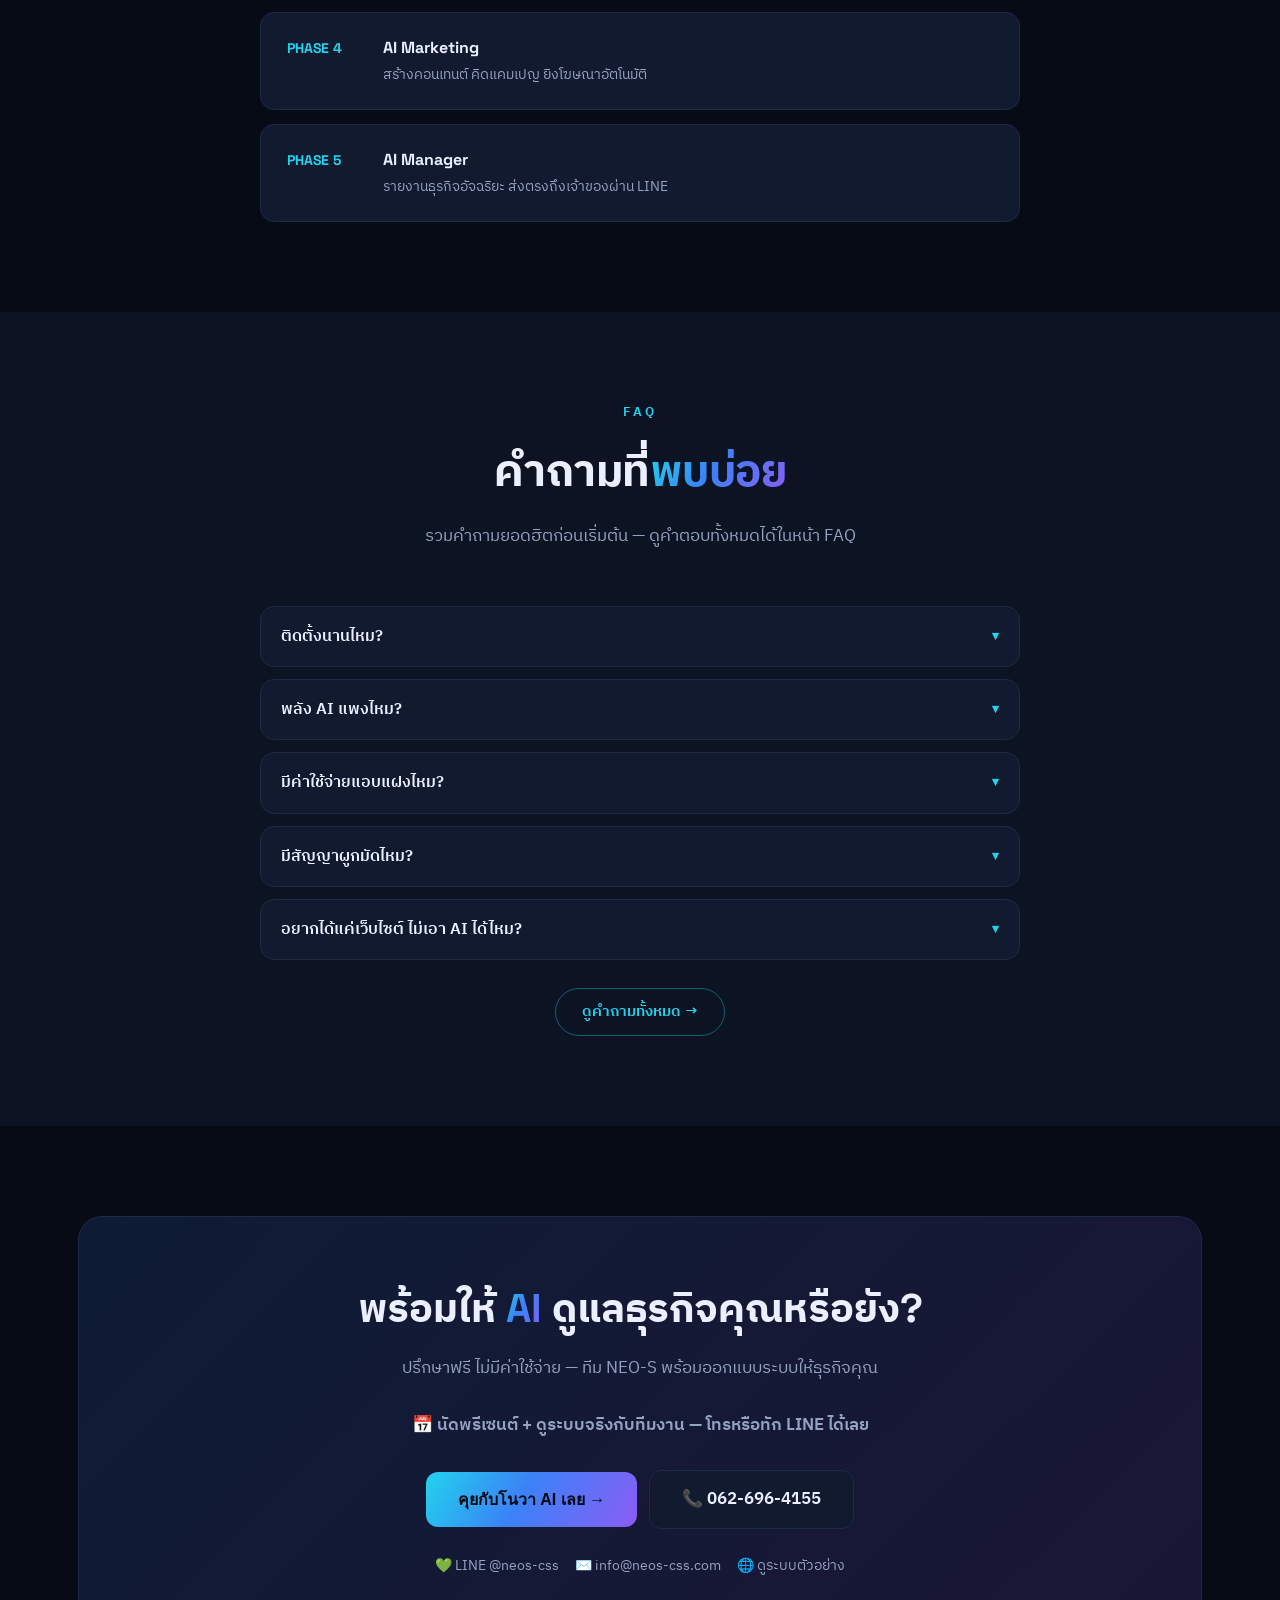
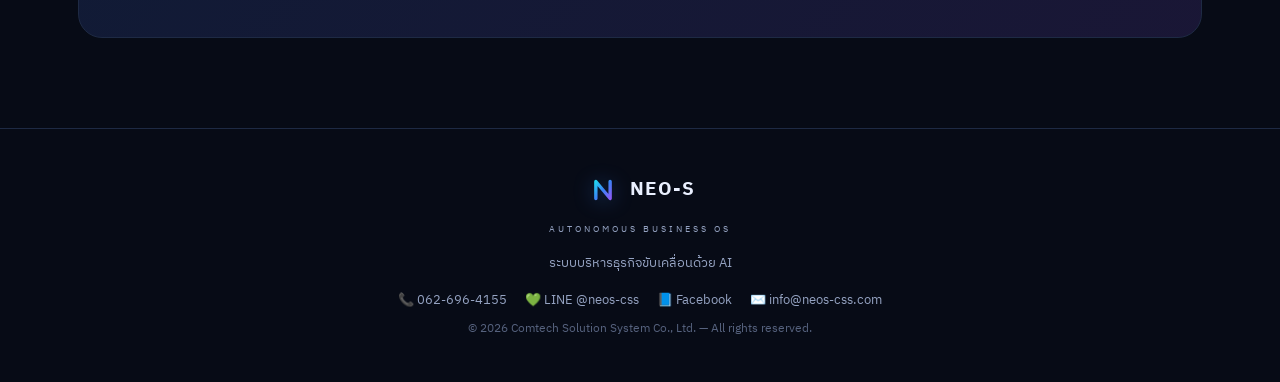
==== commit 12f2ca20: "Redesign pricing: package tables (2AI/5AI/integrate) + capability cards + add-ons + portfolio + pres" ====
--- a/index.html
+++ b/index.html
@@ -129,6 +129,21 @@
   .badge.live { background: rgba(34,211,238,0.14); color: var(--cyan); border: 1px solid rgba(34,211,238,0.3); }
   .badge.soon { background: rgba(149,163,194,0.12); color: var(--txt-dim); border: 1px solid var(--line); }
   @media(max-width: 820px){ .agent-grid { grid-template-columns: 1fr; } }
+  /* ===== PORTFOLIO / ผลงาน ===== */
+  .work-grid { display: grid; grid-template-columns: repeat(3,1fr); gap: 18px; }
+  .work-card { display: block; background: linear-gradient(160deg, var(--card), var(--bg-2)); border: 1px solid var(--line); border-radius: 16px; padding: 24px; text-decoration: none; color: inherit; transition: transform .25s, border-color .25s; }
+  .work-card:hover { transform: translateY(-5px); border-color: var(--blue); }
+  .work-visual { aspect-ratio: 16/9; border-radius: 12px; background: radial-gradient(circle at 30% 30%, var(--glow), transparent 62%), var(--bg); border: 1px solid var(--line); display: flex; flex-direction: column; align-items: center; justify-content: center; margin-bottom: 16px; }
+  .wv-name { font-family: 'Cormorant Garamond', serif; font-size: clamp(26px, 4.5vw, 40px); font-weight: 500; letter-spacing: 6px; padding-left: 6px; line-height: 1; background: linear-gradient(135deg, var(--g1), var(--g2)); -webkit-background-clip: text; background-clip: text; -webkit-text-fill-color: transparent; }
+  .wv-sub { font-family: 'Jost', sans-serif; font-size: 11px; font-weight: 500; letter-spacing: 5px; padding-left: 5px; text-transform: uppercase; margin-top: 8px; }
+  .cta-book { color: var(--gold); font-weight: 600; font-size: 15px; margin: 8px 0 20px; }
+  .cta-btns { display: flex; gap: 12px; justify-content: center; flex-wrap: wrap; align-items: center; margin-bottom: 8px; }
+  .cta-phone { text-decoration: none; display: inline-flex; align-items: center; gap: 6px; font-size: 17px; }
+  .work-name { font-size: 18px; font-weight: 700; margin-bottom: 3px; }
+  .work-cat { font-size: 12px; color: var(--cyan); margin-bottom: 12px; }
+  .work-desc { font-size: 13px; color: var(--txt-dim); line-height: 1.6; margin-bottom: 16px; }
+  .work-link { font-size: 13px; font-weight: 600; color: var(--blue); }
+  @media(max-width: 820px){ .work-grid { grid-template-columns: 1fr; } }
 
   /* ===== HOW ===== */
   .how-row { display: flex; gap: 16px; justify-content: space-between; flex-wrap: wrap; }
@@ -174,7 +189,32 @@
   .price-btn { width: 100%; padding: 13px; border-radius: 11px; font-weight: 600; font-size: 15px; cursor: pointer; border: 1px solid var(--line); background: var(--bg-2); color: var(--txt); transition: all .2s; }
   .price-card.featured .price-btn { background: var(--grad); color: #050A14; border: none; }
   .price-btn:hover { transform: translateY(-2px); }
-  @media(max-width: 820px){ .price-grid { grid-template-columns: 1fr; } }
+  #pkgGrid { grid-template-columns: repeat(2, minmax(0,400px)); justify-content: center; }
+  #addonGrid { grid-template-columns: repeat(3, minmax(0,340px)); justify-content: center; }
+  @media(max-width: 820px){ .price-grid, #pkgGrid, #addonGrid { grid-template-columns: 1fr; } }
+  /* ===== PACKAGE TABLE (2 AI 5 ตำแหน่ง / 5 AI) ===== */
+  .pkg-table { background: var(--card); border: 1px solid var(--line); border-radius: 20px; padding: 26px 28px; margin-bottom: 22px; }
+  .pkg-table.featured { border-color: var(--gold); box-shadow: 0 0 0 1px var(--gold); }
+  .pkg-table-head { display: flex; justify-content: space-between; align-items: flex-end; flex-wrap: wrap; gap: 10px; margin-bottom: 18px; padding-bottom: 14px; border-bottom: 1px solid var(--line); }
+  .pt-name { font-size: 22px; font-weight: 800; }
+  .pt-sub { font-size: 13px; color: var(--txt-dim); margin-top: 4px; font-weight: 400; }
+  .pt-price { font-size: 15px; text-align: right; }
+  .pt-price .pt-was { text-decoration: line-through; color: var(--txt-dim); font-size: 14px; margin-right: 6px; }
+  .pt-price b { color: var(--gold); font-size: 26px; }
+  .pcols { display: grid; grid-template-columns: repeat(5,1fr); gap: 12px; }
+  .pcol { background: var(--bg-2); border: 1px solid var(--line); border-radius: 12px; padding: 12px; }
+  .pcol-h { font-weight: 700; font-size: 13px; margin-bottom: 8px; color: var(--cyan); }
+  .pcol ul { list-style: none; padding: 0; margin: 0; }
+  .pcol li { font-size: 11.5px; color: var(--txt-dim); padding: 5px 0; line-height: 1.45; border-top: 1px solid rgba(255,255,255,.05); }
+  .pcol li:first-child { border-top: 0; }
+  .pcol li.soon { opacity: .5; }
+  .pkg-soon-note { margin: 14px 0; font-size: 12.5px; color: var(--txt-dim); text-align: center; }
+  .pkg-included { background: var(--bg-2); border-radius: 12px; padding: 14px 18px; margin: 14px 0 18px; }
+  .pkg-included .pi-title { font-weight: 700; font-size: 13.5px; margin-bottom: 8px; }
+  .pkg-included ul { list-style: none; padding: 0; margin: 0; display: grid; grid-template-columns: 1fr 1fr; gap: 4px 20px; }
+  .pkg-included li { font-size: 12.5px; color: var(--txt-dim); padding: 3px 0; }
+  @media(max-width: 820px){ .pcols { grid-template-columns: 1fr 1fr; } .pkg-included ul { grid-template-columns: 1fr; } .pkg-table-head { align-items: flex-start; } .pt-price { text-align: left; } }
+  @media(max-width: 520px){ .pcols { grid-template-columns: 1fr; } }
 
   /* ===== WHY ===== */
   .why-grid { display: grid; grid-template-columns: repeat(4,1fr); gap: 18px; }
@@ -357,8 +397,7 @@
   @media(max-width:560px){ .ac-item { grid-template-columns:46px 1fr; } .ac-price { grid-column:2; text-align:left; padding-top:4px; } }
 
   /* 5-package promo cards */
-  #pkgGrid { grid-template-columns:repeat(5,1fr); gap:14px; }
-  @media(max-width:1100px){ #pkgGrid { grid-template-columns:repeat(3,1fr); } }
+  #pkgGrid { grid-template-columns:repeat(2,minmax(0,400px)); gap:20px; justify-content:center; }
   @media(max-width:760px){ #pkgGrid { grid-template-columns:1fr; } }
   #pkgGrid .price-card { padding:24px 20px; }
   .pkg-tag { font-size:13px; color:var(--txt); margin-bottom:6px; line-height:1.45; }
@@ -398,7 +437,7 @@
   {"@context":"https://schema.org","@graph":[{"@type":"Organization","@id":"https://neos-css.com/#org","name":"Comtech Solution System Co., Ltd.","alternateName":"CSS","url":"https://neos-css.com/","logo":"https://neos-css.com/css-logo.jpg","email":"info@neos-css.com","description":"ผู้พัฒนาและจำหน่ายระบบ AI สำหรับธุรกิจ NEO-S — ตอบแชท รับออเดอร์ ตรวจสลิป อัตโนมัติ 24 ชม."},{"@type":"WebSite","@id":"https://neos-css.com/#website","url":"https://neos-css.com/","name":"NEO-S","publisher":{"@id":"https://neos-css.com/#org"},"inLanguage":"th"}]}
   </script>
   <script type="application/ld+json">
-  {"@context":"https://schema.org","@type":"Service","name":"NEO-S — ระบบ AI Agent บริหารธุรกิจ","serviceType":"AI Agent business automation","provider":{"@id":"https://neos-css.com/#org"},"areaServed":{"@type":"Country","name":"Thailand"},"url":"https://neos-css.com/","hasOfferCatalog":{"@type":"OfferCatalog","name":"แพ็กเกจ NEO-S","itemListElement":[{"@type":"Offer","name":"STARTER","description":"เว็บไซต์ + AI Sales · ค่าดูแลระบบ ฿4,000/เดือน","price":"17000","priceCurrency":"THB","category":"ค่าพัฒนาระบบพร้อมติดตั้ง (จ่ายครั้งเดียว)"},{"@type":"Offer","name":"BUSINESS","description":"เว็บไซต์ + AI Sales + AI Finance · ค่าดูแลระบบ ฿4,800/เดือน","price":"18000","priceCurrency":"THB","category":"ค่าพัฒนาระบบพร้อมติดตั้ง (จ่ายครั้งเดียว)"},{"@type":"Offer","name":"PROFESSIONAL","description":"+ AI Inventory + AI Manager · ค่าดูแลระบบ ฿8,000/เดือน","price":"24000","priceCurrency":"THB","category":"ค่าพัฒนาระบบพร้อมติดตั้ง (จ่ายครั้งเดียว)"},{"@type":"Offer","name":"ADVANCED","description":"+ AI Marketing · ค่าดูแลระบบ ฿10,000/เดือน","price":"28000","priceCurrency":"THB","category":"ค่าพัฒนาระบบพร้อมติดตั้ง (จ่ายครั้งเดียว)"}]}}
+  {"@context":"https://schema.org","@type":"Service","name":"NEO-S — ระบบ AI Agent บริหารธุรกิจ","serviceType":"AI Agent business automation","provider":{"@id":"https://neos-css.com/#org"},"areaServed":{"@type":"Country","name":"Thailand"},"url":"https://neos-css.com/","hasOfferCatalog":{"@type":"OfferCatalog","name":"แพ็กเกจ NEO-S","itemListElement":[{"@type":"Offer","name":"2 AI · 5 Agent","description":"ทีม AI 2 ตัว ทำงานครบ 5 หน้าที่ (ขาย/ผู้จัดการ/การเงิน/คลัง/การตลาด) + เว็บไซต์ · ค่าดูแลระบบ ฿5,990/เดือน · โปร 22 ท่านแรก","price":"22000","priceCurrency":"THB","category":"ค่าพัฒนาระบบพร้อมติดตั้ง (จ่ายครั้งเดียว)"},{"@type":"Offer","name":"5 AI · 5 Agent","description":"แยก 5 สมอง AI เฉพาะฝ่าย + ผู้จัดการสั่งงานเอง สำหรับธุรกิจใหญ่ · ปรึกษาราคาตามระบบ","priceCurrency":"THB","category":"ปรึกษาเพิ่ม"},{"@type":"Offer","name":"เสริม AI เข้าระบบเดิม","description":"มีเว็บ/ระบบอยู่แล้ว เพิ่มทีม AI เข้าหลังบ้าน ประเมินตามระบบจริง · ปรึกษาฟรี","priceCurrency":"THB","category":"ปรึกษาเพิ่ม"}]}}
   </script>
 </head>
 <body>
@@ -425,7 +464,7 @@
       <a href="#how" data-i18n="nav.how">วิธีทำงาน</a>
       <a href="#case" data-i18n="nav.case">ผลงาน</a>
       <a href="#pricing" data-i18n="nav.pricing">แพ็กเกจ</a>
-      <a href="#calculator" data-i18n="nav.calc">คำนวณราคา</a>
+      <a href="#addons" data-i18n="nav.calc">Add-on</a>
       <a href="#roadmap">Roadmap</a>
       <a href="blog.html">บทความ</a>
       <a href="faq.html">FAQ</a>
@@ -441,7 +480,7 @@
   <a href="#how" data-i18n="nav.how">วิธีทำงาน</a>
   <a href="#case" data-i18n="nav.case">ผลงาน</a>
   <a href="#pricing" data-i18n="nav.pricing">แพ็กเกจ</a>
-  <a href="#calculator" data-i18n="nav.calc">คำนวณราคา</a>
+  <a href="#addons" data-i18n="nav.calc">Add-on</a>
   <a href="#roadmap">Roadmap</a>
   <a href="blog.html">บทความ</a>
   <a href="#faq">FAQ</a>
@@ -490,7 +529,7 @@
       <h2 data-i18n="agents.h2">6 AI Agents ทำงานแทนคุณ</h2>
       <p data-i18n="agents.p">แต่ละ Agent เชี่ยวชาญเฉพาะด้าน ทำงานประสานกันเหมือนทีมงานจริง</p>
     </div>
-    <div class="agent-grid">
+    <div class="agent-grid" id="capGrid">
       <div class="agent-card reveal"><div class="ic">🛒</div><h3>AI Sales</h3><p data-i18n="agents.sales"><b style="color:var(--cyan)">ผู้ช่วยฝ่ายขายอัจฉริยะ</b><br>ตอบลูกค้า รับออเดอร์ ปิดการขาย เสนอขายเพิ่ม (upsell) ทุกช่องทาง 24 ชม.</p><span class="badge live" data-i18n="badge.live">● พร้อมใช้งาน</span></div>
       <div class="agent-card reveal"><div class="ic">💰</div><h3>AI Finance</h3><p data-i18n="agents.fin"><b style="color:var(--cyan)">ผู้ช่วยงานการเงินอัจฉริยะ</b><br>ตรวจสลิปจริง-ปลอม 2 ชั้น กันสลิปซ้ำ ยืนยันยอดอัตโนมัติ</p><span class="badge live" data-i18n="badge.live">● พร้อมใช้งาน</span></div>
       <div class="agent-card reveal"><div class="ic">🧠</div><h3>AI Manager</h3><p data-i18n="agents.mgr"><b style="color:var(--cyan)">ผู้ช่วยจัดการธุรกิจอัจฉริยะ</b><br>รวบรวมข้อมูลจากหลายส่วน สรุปผลการดำเนินงาน และช่วยติดตามภาพรวมขององค์กรแบบเรียลไทม์</p><span class="badge live" data-i18n="badge.live">● พร้อมใช้งาน</span></div>
@@ -579,6 +618,18 @@
   </div>
 </section>
 
+<!-- ===== PORTFOLIO / ผลงาน ===== -->
+<section id="works">
+  <div class="wrap">
+    <div class="sec-head reveal">
+      <div class="eyebrow" data-i18n="works.eyebrow">ผลงานจริง</div>
+      <h2 data-i18n="works.h2">ธุรกิจที่ใช้ NEO-S จริง</h2>
+      <p data-i18n="works.p">ระบบที่เราสร้างและดูแลอยู่จริง — เปิดดูเว็บจริงได้ทุกร้าน</p>
+    </div>
+    <div class="work-grid" id="workGrid"></div>
+  </div>
+</section>
+
 <!-- ===== WHY AI (vs พนักงาน) ===== -->
 <section id="whyai">
   <div class="wrap">
@@ -605,7 +656,7 @@
       <div class="cmp-row">
         <div class="cmp-feat" data-i18n="whyai.f3">ต้นทุนต่อเดือน</div>
         <div class="cmp-emp" data-i18n="whyai.e3">30,000 - 60,000+ บาท</div>
-        <div class="cmp-ai" data-i18n="whyai.a3"><b>เริ่มต้นเพียง 4,000 บาท/เดือน</b> แล้วให้ AI ช่วยสร้างยอดขายไปพร้อมกับธุรกิจของคุณ</div>
+        <div class="cmp-ai" data-i18n="whyai.a3"><b>เริ่มต้นเพียง 5,990 บาท/เดือน</b> แล้วให้ AI ช่วยสร้างยอดขายไปพร้อมกับธุรกิจของคุณ</div>
       </div>
       <div class="cmp-row">
         <div class="cmp-feat" data-i18n="whyai.f4">ความแม่นยำ</div>
@@ -633,9 +684,9 @@
     <div class="sec-head reveal">
       <div class="eyebrow" data-i18n="pricing.eyebrow">🎂 แพ็กเกจ · โปรพิเศษ 22 ท่านแรก</div>
       <h2 data-i18n="pricing.h2">เลือกแพ็กเกจที่ใช่สำหรับธุรกิจคุณ</h2>
-      <p data-i18n="pricing.p">ราคาโปรเปิดตัว เฉพาะ <b style="color:var(--gold)">22 ท่านแรก</b> เท่านั้น! · หรือออกแบบทีม AI เองด้านล่าง</p>
-    </div>
-    <div class="price-grid" id="pkgGrid"></div>
+      <p data-i18n="pricing.p">ราคาโปรเปิดตัว เฉพาะ <b style="color:var(--gold)">22 ท่านแรก</b> เท่านั้น! · เลือก Add-on เสริมได้ด้านล่าง</p>
+    </div>
+    <div id="pkgTables"></div>
 
     <div class="webonly reveal">
       <div>
@@ -650,53 +701,19 @@
       </div>
     </div>
 
-    <div class="common-band reveal">
-      <div class="cb-title" data-i18n="cb.title">✨ ทุกแพ็กเกจได้รับ</div>
-      <div class="cb-grid">
-        <div data-i18n="cb.1">✅ ฟรีตรวจสลิปโอนเงิน 100 สลิป/เดือน <span style="color:var(--txt-dim);font-size:11px">(ยกเว้นเว็บไซต์ไม่ใช้ AI)</span></div>
-        <div data-i18n="cb.2">⚡ พลัง AI แถมเริ่มต้น ~$20 · เดือนแรกฟรี เติมตามใช้จริง <span style="color:var(--txt-dim);font-size:11px">(ยกเว้นเว็บไซต์ไม่ใช้ AI)</span></div>
-        <div data-i18n="cb.3">🛠️ ติดตั้ง + เทรนการใช้งาน ฟรี</div>
-        <div data-i18n="cb.4">🎨 ปรับแบรนด์ตามร้าน (โลโก้/สี/ชื่อ AI)</div>
-        <div data-i18n="cb.5">📱 รองรับมือถือ (Responsive)</div>
-        <div data-i18n="cb.6">🌐 ฟรี Hosting ปีแรก</div>
-        <div data-i18n="cb.7">🔄 อัปเกรดแพ็กเกจทีหลังได้ ไม่ต้องรื้อ</div>
-        <div data-i18n="cb.8">🔔 เตือนพลัง AI ใกล้หมด ผ่าน LINE <span style="color:var(--txt-dim);font-size:11px">(ยกเว้นเว็บไซต์ไม่ใช้ AI)</span></div>
-      </div>
-      <div class="cb-note" data-i18n="cb.note">📐 <b>ขอบเขตเว็บไซต์:</b> 1 หน้า · ไม่เกิน 5 เมนู · สินค้าไม่เกิน 50 ชิ้น (เกินคิด ฿20/รายการ) · แก้ไขได้ 3 ครั้ง (เกินครั้งละ ฿3,000) · <b>ไม่รวมค่าโดเมน</b></div>
-    </div>
+    <p style="text-align:center;color:var(--txt-dim);font-size:12.5px;margin-top:18px" data-i18n="pricing.note">* พลัง AI (ค่า token): เดือนแรกฟรี จากนั้นเติมตามใช้จริง ราคาทุน ไม่บวกเพิ่ม · ราคายืนยันในใบเสนอราคาจริง</p>
   </div>
 </section>
 
-<!-- ===== PRICE CALCULATOR ===== -->
-<section id="calculator">
+<!-- ===== ADD-ONS ===== -->
+<section id="addons">
   <div class="wrap">
     <div class="sec-head reveal">
-      <div class="eyebrow" data-i18n="calc.eyebrow">ออกแบบเอง · จ่ายเท่าที่ใช้</div>
-      <h2 data-i18n="calc.h2">เลือกทีม AI ของคุณ</h2>
-      <p data-i18n="calc.p">ติ๊กเลือก AI ที่ธุรกิจต้องใช้ → เห็นราคาทันที · เริ่มจากเว็บ แล้วเพิ่มทีหลังได้</p>
-    </div>
-    <div class="calc reveal">
-      <div class="calc-form">
-        <div class="calc-group">
-          <div class="calc-label"><span>✓</span><span data-i18n="calc.label">เลือก AI (เพิ่ม-ลดได้อิสระ · ตัวที่ผูกกันจะปลดล็อกให้เอง)</span></div>
-          <div class="ac-list" id="acList"></div>
-        </div>
-        <div class="calc-group">
-          <div style="background:var(--bg-2); border:1px dashed var(--line); border-radius:12px; padding:15px 17px; font-size:13.5px; color:var(--txt-dim)">
-            <span data-i18n="calc.assess">🔌 <b style="color:var(--txt)">มีเว็บ/ระบบอยู่แล้ว?</b> อยากเพิ่ม AI เข้าหลังบ้านเดิม — เราประเมินให้เป็นรายเคส (แต่ละระบบไม่เหมือนกัน)</span>
-            <div style="margin-top:11px"><button class="btn-ghost" style="padding:10px 20px;font-size:14px" onclick="requestAssess()" data-i18n="calc.assessBtn">ขอประเมิน (ปรึกษาฟรี) →</button></div>
-          </div>
-        </div>
-      </div>
-      <div class="calc-summary">
-        <div class="cs-title" data-i18n="calc.sumTitle">📋 สรุปทีม AI ของคุณ</div>
-        <div class="cs-lines" id="calcLines"></div>
-        <div class="cs-total-row"><span data-i18n="calc.install">ค่าติดตั้ง (ครั้งเดียว)</span><span class="cs-amount grad-txt" id="csInstall">฿0</span></div>
-        <div class="cs-total-row"><span data-i18n="calc.monthly">รายเดือน</span><span class="cs-amount" id="csMonthly" style="font-size:18px">฿0/เดือน</span></div>
-        <button class="btn-primary" id="calcCta" style="width:100%;margin-top:16px" onclick="requestQuote()" data-i18n="calc.cta">ขอใบเสนอราคา →</button>
-        <div class="cs-note" data-i18n="calc.note">⚡ <b>พลัง AI</b> (ค่า token): เดือนแรกฟรี ให้ลองใช้ก่อน · จากนั้นเติมตามใช้จริง ราคาทุน ไม่บวกเพิ่ม<br>* ราคาประเมินเบื้องต้น — ทีม NEO-S ยืนยันในใบเสนอราคาจริง · ฟรี Hosting ปีแรก (ไม่รวมค่าโดเมน)</div>
-      </div>
-    </div>
+      <div class="eyebrow" data-i18n="addons.eyebrow">🧩 เสริมได้ตามต้องการ</div>
+      <h2 data-i18n="addons.h2">Add-on เสริมพลังให้ระบบ</h2>
+      <p data-i18n="addons.p">ฟีเจอร์เสริมที่ไม่ได้อยู่ในแพ็กมาตรฐาน · เลือกเพิ่มเฉพาะที่ธุรกิจต้องใช้</p>
+    </div>
+    <div class="price-grid" id="addonGrid"></div>
   </div>
 </section>
 
@@ -774,8 +791,13 @@
     <div class="cta-box reveal">
       <h2 data-i18n="cta.h2">พร้อมให้ <span class="grad-txt">AI</span> ดูแลธุรกิจคุณหรือยัง?</h2>
       <p data-i18n="cta.p">ปรึกษาฟรี ไม่มีค่าใช้จ่าย — ทีม NEO-S พร้อมออกแบบระบบให้ธุรกิจคุณ</p>
-      <button class="btn-primary" onclick="openChat()" data-i18n="cta.btn">คุยกับโนวา AI เลย →</button>
+      <p class="cta-book" data-i18n="cta.book">📅 นัดพรีเซนต์ + ดูระบบจริงกับทีมงาน — โทรหรือทัก LINE ได้เลย</p>
+      <div class="cta-btns">
+        <button class="btn-primary" onclick="openChat()" data-i18n="cta.btn">คุยกับโนวา AI เลย →</button>
+        <a class="btn-ghost cta-phone" href="tel:0626964155">📞 062-696-4155</a>
+      </div>
       <div class="cta-contacts">
+        <a href="https://line.me/R/ti/p/@neos-css" target="_blank" rel="noopener">💚 LINE @neos-css</a>
         <a href="mailto:info@neos-css.com">✉️ info@neos-css.com</a>
         <a href="https://nutt1569.github.io/lumina" target="_blank" data-i18n="cta.demo">🌐 ดูระบบตัวอย่าง</a>
       </div>
@@ -850,7 +872,7 @@
 let LANG = (function(){ try { return localStorage.getItem('neos_lang') || 'th'; } catch(e){ return 'th'; } })();
 const I18N_EN = {
   // ── nav ──
-  'nav.how':'How it works','nav.case':'Results','nav.pricing':'Pricing','nav.calc':'Calculator','nav.cta':'Free consult',
+  'nav.how':'How it works','nav.case':'Results','nav.pricing':'Pricing','nav.calc':'Add-ons','nav.cta':'Free consult',
   // ── hero ──
   'hero.badge':'Autonomous Business OS · Powered by AI Agents',
   'hero.title':'Let <span class="grad-txt">AI</span> run your business<br>around the clock, 24/7',
@@ -893,14 +915,17 @@
   'whyai.h2':'Hiring staff <span class="grad-txt">vs</span> NEO-S AI','whyai.hEmp':'Hiring staff',
   'whyai.f1':'Working hours','whyai.e1':'8 hrs/day, with holidays, leave & sick days','whyai.a1':'<b>24 hrs, every day</b> with no days off',
   'whyai.f2':'Scope of work','whyai.e2':'Sales + finance + stock + marketing needs 3–5 people','whyai.a2':'<b>Everything in one system</b>',
-  'whyai.f3':'Monthly cost','whyai.e3':'30,000 – 60,000+ THB','whyai.a3':'<b>Starts at just 4,000 THB/month</b> and the AI helps grow your sales alongside your business',
+  'whyai.f3':'Monthly cost','whyai.e3':'30,000 – 60,000+ THB','whyai.a3':'<b>Starts at just 5,990 THB/month</b> and the AI helps grow your sales alongside your business',
   'whyai.f4':'Accuracy','whyai.e4':'Gets tired, forgets, moody','whyai.a4':'<b>Follows the rules exactly</b>, complete data every time',
   'whyai.f5':'Resignation / retraining','whyai.e5':'Happens often, repeat training needed','whyai.a5':'<b>None</b> — the system remembers everything',
   'whyai.f6':'Customers grow 10 → 1,000','whyai.e6':'Need to hire more people','whyai.a6':'<b>Scales instantly</b>, no extra hiring',
   'whyai.quote':'“AI does the work of a whole team 24/7 — no leave, no sick days, no resignations — for less than the cost of a single hire”',
   // ── pricing ──
   'pricing.eyebrow':'🎂 Packages · Special offer for the first 22 clients','pricing.h2':'Choose the right package for your business',
-  'pricing.p':'Launch promo for the <b style="color:var(--gold)">first 22 clients</b> only! · or design your own AI team below',
+  'pricing.p':'Launch promo for the <b style="color:var(--gold)">first 22 clients</b> only! · see optional add-ons below',
+  'addons.eyebrow':'🧩 Optional add-ons','addons.h2':'Add-ons to boost your system','addons.p':'Extras beyond the standard packages · add only what your business needs',
+  'pricing.note':'* AI power (token cost): first month free, then top up at cost with no markup · final price confirmed in your quote',
+  'works.eyebrow':'Real work','works.h2':'Businesses running on NEO-S','works.p':'Systems we built and actively maintain — open any live site to see for yourself',
   'webonly.name':'🌐 Website only','webonly.tag':'Online store + catalog + admin · add AI anytime later<br>Admin panel: Dashboard · Orders · Products · Customers · Users',
   'webonly.fit':'📐 1 page · up to 5 menus · up to 50 products (extra ฿20/item) · 3 revisions (extra ฿3,000 each)<br>💬 <b style="color:var(--cyan)">Need more (extra pages/features)?</b> Send the details to Nova for a quote',
   'webonly.once':' website build (one-time)',
@@ -935,6 +960,7 @@
   'faq.more':'See all questions →',
   // ── cta / footer ──
   'cta.h2':'Ready to let <span class="grad-txt">AI</span> run your business?','cta.p':'Free consult, no cost — the NEO-S team is ready to design a system for your business',
+  'cta.book':'📅 Book a live presentation with our team — call or LINE us anytime',
   'cta.btn':'Chat with Nova AI now →','cta.demo':'🌐 See a live demo','foot.tag':'AI-driven business operating system',
   // ── chat widget ──
   'chat.bubble':'💬 Chat with Nova','chat.status':'● Online — AI consultant','chat.lead':'📩 Leave your contact',
@@ -967,8 +993,10 @@
   });
   const tb = document.getElementById('langToggle');
   if (tb) tb.textContent = (LANG === 'en') ? '🌐 TH' : '🌐 EN';
-  if (window.renderPkgs) renderPkgs();
-  if (window.renderAC) renderAC();
+  if (window.renderPkgTables) renderPkgTables();
+  if (window.renderAgentsCap) renderAgentsCap();
+  if (window.renderAddons) renderAddons();
+  if (window.renderWorks) renderWorks();
 }
 function toggleLang(){ applyLang(LANG === 'en' ? 'th' : 'en'); }
 function quickBtn(el){ quick(LANG === 'en' ? (el.dataset.en || el.dataset.th) : el.dataset.th); }
@@ -1060,8 +1088,8 @@
 
 // ===== คำตอบสำเร็จรูป (offline fallback) =====
 const CANNED = [
-  { k: ['ทำอะไร','คือ','อะไรได้','feature','ฟีเจอร์','do','what'], a: 'NEO-S เป็นระบบ AI ที่ช่วยธุรกิจคุณค่ะ ✨\n\n• ตอบแชทลูกค้า 24 ชม.\n• รับออเดอร์ + ส่ง QR อัตโนมัติ\n• ตรวจสลิปการโอนเงิน\n• บันทึกข้อมูลลงระบบกลาง\n\nมี AI 6 ตัวช่วยกันค่ะ ตอนนี้ AI Sales / Finance / Manager / Inventory / Marketing พร้อมใช้แล้ว เหลือ Logistics เร็วๆ นี้ค่ะ 😊', a_en: 'NEO-S is an AI system that runs your business ✨\n\n• Replies to customers 24/7\n• Takes orders + sends payment QR automatically\n• Verifies payment slips\n• Logs everything to one central system\n\nThere are 6 AI Agents working together — AI Sales / Finance / Manager / Inventory / Marketing are ready now, with Logistics coming soon 😊' },
-  { k: ['ราคา','เท่าไหร่','แพ็ก','package','กี่บาท','price','cost','how much'], a: 'มีให้เลือกหลายแพ็กเกจค่ะ 💎 (ราคาโปร 22 ท่านแรก)\n\n🥉 STARTER — ฿17,000 + ฿4,000/ด. (เว็บ+AI Sales)\n🥈 BUSINESS — ฿18,000 + ฿4,800/ด. (+AI Finance)\n🥇 PROFESSIONAL — ฿24,000 + ฿8,000/ด. (+Inventory+Manager)\n🚀 ADVANCED — ฿28,000 + ฿10,000/ด. (+Marketing)\n\nหรือเลือก AI ทีละตัว / เอาแค่เว็บไซต์ ฿9,000 ก็ได้ค่ะ · ติดตั้ง 7-14 วัน สนใจแบบไหนดีคะ? 😊', a_en: 'We have several packages 💎 (promo for the first 22 clients)\n\n🥉 STARTER — ฿17,000 + ฿4,000/mo (web + AI Sales)\n🥈 BUSINESS — ฿18,000 + ฿4,800/mo (+ AI Finance)\n🥇 PROFESSIONAL — ฿24,000 + ฿8,000/mo (+ Inventory + Manager)\n🚀 ADVANCED — ฿28,000 + ฿10,000/mo (+ Marketing)\n\nOr pick AI one by one / just the website ฿9,000 · setup 7–14 days. Which one interests you? 😊' },
+  { k: ['ทำอะไร','คือ','อะไรได้','feature','ฟีเจอร์','do','what'], a: 'NEO-S เป็นระบบ AI ที่ช่วยธุรกิจคุณค่ะ ✨\n\n• ตอบแชทลูกค้า 24 ชม.\n• รับออเดอร์ + ส่ง QR อัตโนมัติ\n• ตรวจสลิปการโอนเงิน\n• บันทึกข้อมูลลงระบบกลาง\n\nเป็นทีม AI ที่ทำงานครบ 5 หน้าที่ค่ะ — AI Sales / Manager / Finance / Inventory / Marketing พร้อมใช้แล้ว (ส่วน AI Logistics กำลังจะมาเร็วๆ นี้) 😊', a_en: 'NEO-S is an AI system that runs your business ✨\n\n• Replies to customers 24/7\n• Takes orders + sends payment QR automatically\n• Verifies payment slips\n• Logs everything to one central system\n\nThe AI team covers 5 core roles — AI Sales / Manager / Finance / Inventory / Marketing are ready now (AI Logistics is coming soon) 😊' },
+  { k: ['ราคา','เท่าไหร่','แพ็ก','package','กี่บาท','price','cost','how much'], a: 'มี 2 แพ็กหลักค่ะ 💎 (ราคาโปร 22 ท่านแรก)\n\n⭐ 2 AI · 5 Agent — ฿22,000 (จาก ฿39,000) + ฿5,990/เดือน\n   ทีม AI ครบ 5 หน้าที่ (ขาย/ผู้จัดการ/การเงิน/คลัง/การตลาด) + เว็บไซต์\n🏢 5 AI · 5 Agent — ธุรกิจใหญ่ ข้อมูลเยอะ · ปรึกษาเพิ่ม\n🔌 มีเว็บอยู่แล้ว? เสริม AI เข้าระบบเดิม · ปรึกษาฟรี\n\nมี add-on เสริม (สะสมแต้ม/LINE/FB/ใบเสนอราคา) · ติดตั้ง 7-14 วัน สนใจแบบไหนดีคะ? 😊', a_en: 'We have 2 main packages 💎 (promo for the first 22 clients)\n\n⭐ 2 AI · 5 Agent — ฿22,000 (from ฿39,000) + ฿5,990/mo\n   an AI team covering all 5 roles (sales/manager/finance/inventory/marketing) + website\n🏢 5 AI · 5 Agent — for larger businesses · contact us\n🔌 Already have a website? Add AI to your existing system · free consult\n\nPlus add-ons (loyalty/LINE/FB/quotation) · setup 7–14 days. Which one interests you? 😊' },
   { k: ['ติดตั้ง','นาน','กี่วัน','เริ่ม','setup','install','how long'], a: 'ติดตั้งเสร็จภายใน 7-14 วันทำการค่ะ ⚡\n\nเราดูแลให้ครบ — ตั้งระบบ เชื่อมต่อ ทดสอบ จนพร้อมใช้งานจริง แล้วอบรมการใช้งานให้ด้วยค่ะ 😊', a_en: 'Setup is done within 7–14 business days ⚡\n\nWe handle it all — configure, connect, test until it’s ready for real use, then train you to use it 😊' },
   { k: ['ตัวอย่าง','demo','ดูระบบ','ตัวจริง','lumina','ลูมิน่า','example','live'], a: 'มีระบบจริงให้ดูเลยค่ะ! 🌸\n\nLUMINA Skincare ใช้ NEO-S อยู่ — ลองเข้าไปแชทกับ AI "ลูเม่" ได้เลยนะคะ\n👉 nutt1569.github.io/lumina\n\nลองสั่งซื้อดูได้ค่ะ จะเห็นว่า AI ทำงานยังไง 😊', a_en: 'We have a live system to show you! 🌸\n\nLUMINA Skincare runs on NEO-S — try chatting with the AI “Lumé”\n👉 nutt1569.github.io/lumina\n\nTry placing an order to see how the AI works 😊' },
   { k: ['line','ไลน์','facebook','เฟส','tiktok','ติ๊กต็อก','ช่องทาง','channel'], a: 'ตอนนี้พร้อมใช้ เว็บ + LINE OA ค่ะ 📱\n\nลูกค้าทักผ่านเว็บหรือ LINE → AI ตอบ + รับออเดอร์ + ตรวจสลิป อัตโนมัติ ข้อมูลรวมอยู่ที่เดียว\n\nส่วน Facebook / TikTok กำลังพัฒนา เร็วๆ นี้ค่ะ 🔜 เพิ่มให้ทีหลังได้เลยนะคะ', a_en: 'Right now web + LINE OA are ready 📱\n\nCustomers message via web or LINE → AI replies + takes orders + checks slips automatically, all data in one place\n\nFacebook / TikTok are in development, coming soon 🔜 and can be added later' },
@@ -1572,55 +1600,315 @@
 // 5 แพ็กเกจ (โปร 22 ท่านแรก) — config-driven · แก้ราคาที่ PKGS
 // full=ก่อนโปร(ขีดฆ่า) · promo=โปร 22 ท่านแรก · monthly=รายเดือน · soon=ปิดทึบ
 // ============================================================
+// 🆕 5กค: โมเดลใหม่ — 1 แพ็กหลัก "2 AI · 5 Agent" (ธุรกิจเล็ก) + การ์ด Pro (ปรึกษา · ไม่ลงราคา)
+// 🚚 โลจิสติกส์ = Phase 2 (สร้างจริงที่อุ้งเท้าแล้ว · ยังไม่ยกมา NEOS · โชว์ "เร็วๆ นี้" ที่ agent-card เท่านั้น · ห้ามนับใน pricing)
 const PKGS = [
-  { icon:'🥉', name:'STARTER',      tag:'เว็บไซต์พร้อม AI ผู้ช่วยขาย 24 ชั่วโมง',     tag_en:'Website + a 24-hour AI sales assistant',     fit:'ร้านค้าออนไลน์ ธุรกิจเริ่มต้น และ SME', fit_en:'Online stores, startups and SMEs',
+  { icon:'⭐', name:'2 AI · 5 Agent', tag:'ทีม AI 2 ตัว ทำงานครบ 5 หน้าที่ ดูแลร้าน 24 ชม.', tag_en:'2 AI running all 5 roles for your store, 24/7',
+    fit:'ธุรกิจขนาดเล็ก สินค้าไม่ซับซ้อน', fit_en:'Small businesses with simple product lines', featured:true,
     items:[
-      { head:'🌐 เว็บไซต์ร้าน', sub:['หน้าร้านออนไลน์ + แคตตาล็อกสินค้า','ระบบแอดมินจัดการร้าน'] },
-      { head:'🛒 AI Sales — ผู้ช่วยฝ่ายขาย 24 ชม.', sub:['ตอบแชทลูกค้าทุกช่องทาง','รับออเดอร์ + ปิดการขายอัตโนมัติ','เสนอขายเพิ่ม (upsell) เพิ่มยอด'] },
+      { head:'🛍️ AI ฝ่ายขาย', sub:['ตอบลูกค้า 24 ชม. (เว็บ · LINE · FB)','รับออเดอร์ + ปิดการขาย','แนะนำสินค้า/upsell + เก็บ lead'] },
+      { head:'👩‍💼 AI ผู้จัดการ', sub:['วิเคราะห์ยอด/กำไร/KPI + รายงาน','เตือนของหมด/ลูกหนี้/ขาดทุน','ดูแชตลูกค้า + คัด lead ให้ตามต่อ'] },
+      { head:'💰 AI การเงิน', sub:['ตรวจสลิปจริง-ปลอม 2 ชั้น','กำไรขั้นต้น/สุทธิ + margin','ลูกหนี้ + เตือนค้างจ่าย'] },
+      { head:'📦 AI คลังสินค้า', sub:['เฝ้าสต็อก + เตือนของใกล้หมด','พยากรณ์ของจะหมดในกี่วัน','ชี้ของค้างขายไม่ออก (เงินจม)'] },
+      { head:'📣 AI การตลาด', sub:['เขียนโพสต์ + ทำรูปโปร','บรอดแคสต์ + ยิงเจาะกลุ่ม','วิเคราะห์ลูกค้า'] },
     ],
     items_en:[
-      { head:'🌐 Store website', sub:['Online storefront + product catalog','Store admin panel'] },
-      { head:'🛒 AI Sales — 24/7 sales assistant', sub:['Replies to customers on every channel','Takes orders + closes sales automatically','Upsells to boost revenue'] },
-    ], full:24000, promo:17000, monthly:4000 },
-  { icon:'🥈', name:'BUSINESS',     tag:'เว็บไซต์พร้อม AI ฝ่ายขาย + ผู้ช่วยการเงิน',   tag_en:'Website + AI sales & finance assistants',    fit:'ธุรกิจที่มีออเดอร์ประจำทุกวัน', fit_en:'Businesses with daily recurring orders', featured:true,
+      { head:'🛍️ AI Sales', sub:['24/7 replies (web · LINE · FB)','Takes orders + closes sales','Upsell + captures leads'] },
+      { head:'👩‍💼 AI Manager', sub:['Sales/profit/KPI analysis + reports','Alerts: out-of-stock / receivables / loss','Reviews chats + picks leads to follow'] },
+      { head:'💰 AI Finance', sub:['Two-layer real/fake slip check','Gross/net profit + margin','Receivables + overdue alerts'] },
+      { head:'📦 AI Inventory', sub:['Stock monitoring + low-stock alerts','Forecasts days-until-out','Flags dead stock (tied-up cash)'] },
+      { head:'📣 AI Marketing', sub:['Writes posts + promo images','Broadcast + segmented blasts','Customer analysis'] },
+    ], full:39000, promo:22000, monthly:5990, kind:'new', maint:5990 },
+  { icon:'🏢', name:'5 AI · 5 Agent', tag:'แยก 5 สมอง AI ทำงานเฉพาะฝ่าย + ผู้จัดการสั่งงานเอง วิเคราะห์เจาะลึกทุกด้าน', tag_en:'5 dedicated AI brains + a manager that delegates — deep analysis across every area',
+    fit:'ธุรกิจใหญ่ สินค้าเยอะ ข้อมูลซับซ้อน / หลายสาขา', fit_en:'Large businesses — many products, complex data, multiple branches',
     items:[
-      'ทุกอย่างใน STARTER',
-      { head:'💰 AI Finance — ผู้ช่วยการเงิน', sub:['ตรวจสลิปจริง-ปลอม 2 ชั้น','กันสลิปซ้ำ / สลิปปลอม','ยืนยันยอด + บันทึกรายรับเข้าระบบถูกต้อง','สรุปยอดขาย-รายรับ ดูได้ทุกวัน'] },
+      { head:'🧠 แยก 5 สมอง AI + ผู้จัดการสั่งงานเอง', sub:['แต่ละฝ่ายมีสมอง AI เฉพาะตัว (แม่น/เร็ว/ลึกกว่า)','ผู้จัดการมอบหมาย + ประสานข้ามฝ่ายอัตโนมัติ','วางแผนหลายขั้น จบในคำสั่งเดียว'] },
+      { head:'👩‍💼 AI ผู้จัดการ (สั่งงานทีม)', sub:['สั่งงานผู้เชี่ยวชาญทุกฝ่าย + รวบเป็นแผนเดียว','อ่านแชตลูกค้า คัดคนน่าปิดการขาย','ยิงโปรเจาะกลุ่ม 4 แบบ (ลูกค้าหาย/VIP/ซื้อครั้งเดียว/ตามหมวด)'] },
+      { head:'🛍️ AI ฝ่ายขาย', sub:['ตอบ 3 ช่องทาง เว็บ · LINE · FB + คลังความรู้ RAG','ตอบแม่นจากข้อมูลจริง กันหลุด/กันเคลมเกิน','แต้มสะสม + ลูกค้าเช็ก "ของถึงไหน" เอง'] },
+      { head:'📦 AI คลังสินค้า (สมองแยก)', sub:['พยากรณ์ "ของจะหมดในกี่วัน" จากความเร็วขายจริง','คำนวณ "ควรเติมกี่ชิ้น" ก่อนของขาด','ชี้ Dead Stock ของค้าง + เงินจมรวม'] },
+      { head:'💰 AI การเงิน (สมองแยก)', sub:['กำไรรายสินค้า เรียงตัวไหนคุ้ม/บาง','ลูกหนี้ + aging เตือนค้างเกินกำหนด','margin / COGS / เตือนขาดทุน'] },
+      { head:'📣 AI การตลาด (สมองแยก)', sub:['วิเคราะห์ลูกค้าเชิงลึก (ซื้อซ้ำ/หาย/AOV)','Campaign เจาะกลุ่ม ยิง LINE + FB พร้อมกัน','ดึงของขายดี/ของค้าง มาจัดบันเดิล-flash sale'] },
+      { head:'🚚 AI โลจิสติกส์ · เร็วๆ นี้', sub:['แจ้งเลขพัสดุ + ลิงก์ติดตามอัตโนมัติ','ตอบ "ของถึงไหน" ให้ลูกค้าเอง','เตือนเจ้าของออเดอร์ค้างส่งเกินกำหนด'] },
     ],
     items_en:[
-      'Everything in STARTER',
-      { head:'💰 AI Finance — finance assistant', sub:['Two-layer real/fake slip check','Blocks duplicate / fake slips','Confirms amounts + logs income correctly','Daily sales & income summaries'] },
-    ], full:29000, promo:18000, monthly:4800 },
-  { icon:'🥇', name:'PROFESSIONAL', tag:'เว็บไซต์พร้อมทีม AI บริหารร้านค้า',           tag_en:'Website + an AI team to run your store',     fit:'ร้านที่มีสินค้าจำนวนมาก หรือหลายพนักงาน', fit_en:'Stores with many products or staff',
+      { head:'🧠 5 dedicated AI brains + self-managing', sub:['Each department gets its own AI (sharper, faster, deeper)','Manager delegates + coordinates across teams automatically','Plans multi-step work in a single command'] },
+      { head:'👩‍💼 AI Manager (delegates the team)', sub:['Delegates to every specialist + merges into one plan','Reviews customer chats, picks leads worth closing','Segmented promos: 4 groups (lapsed / VIP / one-time / by category)'] },
+      { head:'🛍️ AI Sales', sub:['Replies on web · LINE · FB + knowledge-base RAG','Accurate answers from real data, no over-claiming','Loyalty points + customers self-check "where is my order"'] },
+      { head:'📦 AI Inventory (separate brain)', sub:['Forecasts days-until-out from real sell-through','Calculates reorder quantity before stockout','Flags dead stock + total tied-up cash'] },
+      { head:'💰 AI Finance (separate brain)', sub:['Per-product profit, which items pay off','Receivables + aging, overdue alerts','Margin / COGS / loss alerts'] },
+      { head:'📣 AI Marketing (separate brain)', sub:['Deep customer analysis (repeat / lapsed / AOV)','Segmented campaigns blasted to LINE + FB together','Turns bestsellers / dead stock into bundles + flash sales'] },
+      { head:'🚚 AI Logistics · Coming soon', sub:['Auto tracking number + tracking link','Answers "where is my order" for customers','Alerts owner to overdue unshipped orders'] },
+    ], consult:true, kind:'new', maint:null },
+  { icon:'🔌', name:'เสริม AI เข้าระบบเดิม', name_en:'Add AI to your existing system', tag:'มีเว็บ/ระบบอยู่แล้ว — เพิ่มทีม AI เข้าหลังบ้าน ประเมินตามระบบจริง', tag_en:'Already have a site/system — add the AI team into your backend, assessed per case', consult:true, kind:'integrate', maint:null },
+];
+/* ===== ผลงาน / Portfolio (การ์ดลูกค้าจริง + ลิงก์เว็บ) ===== */
+const WORKS = [
+  { brand:'AUNGTAO', bsub:'PET SHOP', glow:'rgba(244,160,80,.18)', g1:'#FCE0B8', g2:'#E8935C', accent:'#E8935C',
+    name:'อุ้งเท้าช็อป', name_en:'Aungtao Shop', cat:'ร้านของใช้สัตว์เลี้ยง', cat_en:'Pet supplies store',
+    desc:'AI ฝ่ายขาย "อุ๋งอิ๋ง" ตอบลูกค้า + ปิดการขาย · ระบบสะสมแต้ม + เกมรับแต้ม · แคตตาล็อก + ตะกร้า + แอดมิน',
+    desc_en:'AI sales "Aung-Ing" replies + closes sales · loyalty points + mini-game · catalog + cart + admin',
+    url:'https://neoscss02.github.io/aungtaoshop' },
+  { brand:'SIGNMASTER', bsub:'SIGN & PRINT', glow:'rgba(90,150,240,.18)', g1:'#DCEBFF', g2:'#5A96F0', accent:'#5A96F0',
+    name:'Signmaster Pro', name_en:'Signmaster Pro', cat:'ธุรกิจงานป้าย / สื่อพิมพ์', cat_en:'Signage & print business',
+    desc:'AI "น้องอิงค์" ประเมินราคางานป้ายได้จริง · wizard คำนวณราคา · ใบเสนอราคาอัตโนมัติ · แกลเลอรีผลงาน',
+    desc_en:'AI "Nong Ink" gives real signage quotes · price wizard · auto quotation · portfolio gallery',
+    url:'https://signmasterpro-shop.com' },
+  { brand:'LANTONG', bsub:'THAI DESSERT', glow:'rgba(226,182,121,.18)', g1:'#F5E8CC', g2:'#E2B679', accent:'#E2B679',
+    name:'ร้านลานทอง', name_en:'Lantong', cat:'ร้านขนมไทย', cat_en:'Thai dessert shop',
+    desc:'AI ฝ่ายขาย "ไพลิน" + ผู้จัดการ "พลอย" · ตอบ LINE + FB · รับออเดอร์ + ตรวจสลิป · รายงานยอดเข้า LINE',
+    desc_en:'AI sales "Pailin" + manager "Ploy" · replies on LINE + FB · orders + slip check · sales reports to LINE',
+    url:'https://neos-css.github.io/lantong' },
+];
+function renderWorks(){
+  const el = document.getElementById('workGrid'); if (!el) return;
+  const en = (typeof LANG !== 'undefined') && LANG === 'en';
+  el.innerHTML = WORKS.map(w => {
+    const nm = (en && w.name_en) ? w.name_en : w.name;
+    const ct = (en && w.cat_en) ? w.cat_en : w.cat;
+    const ds = (en && w.desc_en) ? w.desc_en : w.desc;
+    return `<a class="work-card" href="${w.url}" target="_blank" rel="noopener">
+      <div class="work-visual" style="--glow:${w.glow}">
+        <div class="wv-name" style="--g1:${w.g1};--g2:${w.g2}">${w.brand}</div>
+        <div class="wv-sub" style="color:${w.accent}">${w.bsub}</div>
+      </div>
+      <div class="work-name">${nm}</div>
+      <div class="work-cat">${ct}</div>
+      <div class="work-desc">${ds}</div>
+      <div class="work-link">${en ? 'View live site →' : 'ดูเว็บจริง →'}</div>
+    </a>`;
+  }).join('');
+}
+
+/* ===== ชั้น 1: การ์ดความสามารถ AI แต่ละตัว (ย่อยละเอียด · ยกจาก master _AI_AGENTS_มาตรฐาน_5ตัว(6)_26มิย) ===== */
+const AGENTS_CAP = [
+  { icon:'👩‍💼', name:'AI ผู้จัดการ', name_en:'AI Manager', tag:'มือขวาที่รู้ทุกอย่างในร้าน', tag_en:'The right hand that knows everything in your shop', status:'live',
     items:[
-      'ทุกอย่างใน BUSINESS',
-      { head:'📦 AI Inventory — ผู้ช่วยจัดการสต็อก', sub:['เฝ้าสต็อกแบบเรียลไทม์','เตือนเมื่อของใกล้หมด','กันขายของที่หมดสต็อก'] },
-      { head:'🧠 AI Manager — ผู้ช่วยจัดการธุรกิจ', sub:['Dashboard สรุปผลธุรกิจแบบเรียลไทม์','รวบรวมข้อมูลจากทุกส่วน','วางแผน + ปรับกลยุทธ์ธุรกิจ','สนับสนุนการตัดสินใจของผู้บริหาร'] },
+      'วิเคราะห์ธุรกิจจากข้อมูลจริง (ไม่มั่ว)',
+      'สรุปยอดขายรายวันเข้ามือถือ (เจ้าของ + กลุ่มทีม)',
+      'KPI ครบ: %ปิดการขาย · margin% · รายรับ · สินค้าขายดี',
+      'แจ้งเตือนเชิงรุก: สต็อกต่ำ · ค้างจ่าย · ลูกหนี้เกินกำหนด · ⚠️ขาดทุน',
+      'Dashboard สรุปในหน้า admin (ยอดวันนี้/7วัน + คนเข้าเว็บ)',
+      'ถามปุ๊บตอบปั๊บ "ยอดวันนี้เท่าไหร่ / กำไรเดือนนี้"',
+      'วิเคราะห์ครบทุกฝ่าย: ขาย · เงิน · สต็อก · ลูกค้า · การตลาด',
+      'สั่งงานทีมผู้เชี่ยวชาญ AI ให้เอง + รวบเป็นแผนเดียว',
+      'อ่านแชตลูกค้า คัดคนน่าปิดการขาย + เสนอ next step',
+      'ยิงโปรเจาะกลุ่ม 4 แบบ (ลูกค้าหาย / VIP / ซื้อครั้งเดียว / ตามหมวด)',    ],
+    items_en:[
+      'Analyzes the business from real data (no guessing)',
+      'Daily sales summary to your phone (owner + team group)',
+      'Full KPIs: close rate · margin% · revenue · bestsellers',
+      'Proactive alerts: low stock · unpaid · overdue receivables · loss',
+      'Admin dashboard (today / 7-day + web visitors)',
+      'Instant answers: "today sales / this month profit"',
+      'Analyzes every area: sales · finance · stock · customers · marketing',
+      'Delegates to the specialist AIs + merges into one plan',
+      'Reviews chats, picks leads worth closing + suggests next step',
+      'Segmented promos: 4 groups (lapsed / VIP / one-time / by category)',    ] },
+  { icon:'🛍️', name:'AI ฝ่ายขาย', name_en:'AI Sales', tag:'นักขายที่ไม่เคยหลับ', tag_en:'The salesperson that never sleeps', status:'live',
+    items:[
+      'ตอบลูกค้า 24 ชม. 3 ช่องทาง: เว็บ · LINE · FB',
+      'เปิดบิล/สร้างออเดอร์ (ราคา·สต็อก·คูปอง กันปลอมฝั่ง server)',
+      'ปิดการขายครบวงจร: ออเดอร์→ที่อยู่→ตรวจสลิป→ตัดสต็อก→แต้ม',
+      'ตรวจสลิปจริง-ปลอม 2 ชั้น + กันออเดอร์ซ้ำ',
+      'รับเก็บเงินปลายทาง (COD)',
+      'แนะนำสินค้า + upsell / cross-sell',
+      'คลังความรู้ RAG — ตอบแม่นจากข้อมูลจริง กันหลุด/กันเคลมเกินจริง',
+      'เก็บชื่อ-เบอร์ lead อัตโนมัติ',
+      'ส่งต่อคนจริงเมื่อลูกค้าขอ (Human Takeover)',
     ],
     items_en:[
-      'Everything in BUSINESS',
-      { head:'📦 AI Inventory — stock assistant', sub:['Real-time stock monitoring','Low-stock alerts','Prevents selling out-of-stock items'] },
-      { head:'🧠 AI Manager — business manager', sub:['Real-time business dashboard','Aggregates data from every part','Plans + adjusts business strategy','Supports executive decisions'] },
-    ], full:46000, promo:24000, monthly:8000 },
-  { icon:'🚀', name:'ADVANCED',     tag:'เว็บไซต์พร้อม AI ทีมการตลาด',                tag_en:'Website + an AI marketing team',             fit:'ร้านที่อยากโตด้วยการตลาด เพิ่มยอด-หาลูกค้าใหม่', fit_en:'Stores that want to grow via marketing and win new customers',
+      'Replies 24/7 on 3 channels: web · LINE · FB',
+      'Creates orders (price · stock · coupon, server-trusted)',
+      'Full close: order→address→slip check→stock cut→points',
+      'Two-layer real/fake slip check + duplicate-order guard',
+      'Supports cash on delivery (COD)',
+      'Product recommendations + upsell / cross-sell',
+      'Knowledge-base RAG — accurate from real data, no over-claiming',
+      'Captures lead name + phone automatically',
+      'Hands off to a human when asked (Human Takeover)',
+    ] },
+  { icon:'📦', name:'AI คลังสินค้า', name_en:'AI Inventory', tag:'ผู้คุมสต็อกที่ไม่มีวันเผลอ', tag_en:'The stock keeper that never slips', status:'live',
     items:[
-      'ทุกอย่างใน PROFESSIONAL',
-      { head:'📣 AI Marketing — ผู้ช่วยการตลาด', sub:['ทำรูปโปรโมชัน','บรอดแคสต์หาลูกค้า','เสริมทีมการตลาดด้วย AI'] },
+      'เช็คสต็อกเรียลไทม์ + เว็บปฏิเสธถ้าของไม่พอ',
+      'ตัดสต็อกอัตโนมัติเมื่อจ่ายเงิน + คืนสต็อกเมื่อยกเลิก',
+      'audit log ทุกการเคลื่อนไหว + กันตัดซ้ำ',
+      'แจ้งของใกล้หมด/หมด + รายงานรายวัน',
+      'พยากรณ์ "ของจะหมดในกี่วัน" จากความเร็วขายจริง',
+      'คำนวณ "ควรเติมกี่ชิ้น" ก่อนของขาด',
+      'ชี้ Dead Stock ของค้าง + เงินจมรวม → เสนอจัดโปรระบาย',
+      'เพิ่มสินค้า/เติมสต็อกผ่านแชต (มีขั้นยืนยัน)',
     ],
     items_en:[
-      'Everything in PROFESSIONAL',
-      { head:'📣 AI Marketing — marketing assistant', sub:['Creates promo images','Broadcasts to reach customers','Boosts your marketing team with AI'] },
-    ], full:55000, promo:28000, monthly:10000 },
-  { icon:'🏢', name:'ENTERPRISE',   tag:'เว็บไซต์พร้อม AI บริหารธุรกิจครบวงจร',        tag_en:'Website + end-to-end AI business management', fit:'ธุรกิจครบวงจรที่ต้องส่งของเอง / สเกลใหญ่', fit_en:'Full-cycle businesses that ship themselves / large scale',
+      'Real-time stock check + web blocks if not enough',
+      'Auto stock deduction on payment + restock on cancel',
+      'Audit log on every movement + double-cut guard',
+      'Low / out-of-stock alerts + daily report',
+      'Forecasts "days until out" from real sell-through',
+      'Calculates "how many to reorder" before stockout',
+      'Flags dead stock + total tied-up cash → suggests clearance',
+      'Add products / restock via chat (with confirmation)',
+    ] },
+  { icon:'💰', name:'AI การเงิน', name_en:'AI Finance', tag:'นักบัญชีที่ไม่มีวันพลาด', tag_en:'The accountant that never misses', status:'live',
     items:[
-      'ทุกอย่างใน ADVANCED',
-      { head:'🚚 AI Logistics — ผู้ช่วยจัดส่ง', sub:['ติดตามสถานะพัสดุ','แจ้งสถานะจัดส่งให้ลูกค้าอัตโนมัติ'] },
+      'ตรวจสลิปจริง-ปลอม กันซ้ำ กันโกง',
+      'กำไรขั้นต้น/สุทธิ + margin% (คิด COGS เอง)',
+      'กำไรรายสินค้า เรียงตัวไหนคุ้ม/บาง',
+      'ยอดขายจากออเดอร์ที่ชำระแล้ว',
+      'บันทึกค่าใช้จ่ายแยกหมวด (ผ่าน LINE ได้)',
+      'ลูกหนี้ + aging เตือนค้างจ่ายเกินกำหนด',
+      'เตือน ⚠️ เมื่อขาดทุน · ตั้งต้นทุนผ่านแชต',    ],
+    items_en:[
+      'Real/fake slip check, dedupe, fraud guard',
+      'Gross/net profit + margin% (computes COGS itself)',
+      'Per-product profit, ranked by which pays off',
+      'Revenue from paid orders',
+      'Logs expenses by category (via LINE too)',
+      'Receivables + aging, overdue alerts',
+      'Loss alerts ⚠️ · set cost via chat',    ] },
+  { icon:'📣', name:'AI การตลาด', name_en:'AI Marketing', tag:'ทีมการตลาดในตัวเดียว', tag_en:'A whole marketing team in one', status:'live',
+    items:[
+      'เขียนโพสต์ + แคปชั่น (หลายแบบให้เลือก)',
+      'เขียนแคปชั่นจากรูปสินค้า (AI มองรูปได้)',
+      'Broadcast ทุกคนทาง LINE + โพสต์เพจ FB',
+      'วิเคราะห์ลูกค้าเชิงลึก (ซื้อซ้ำ/หาย/AOV)',
+      'Campaign เจาะกลุ่ม 4 แบบ ยิง LINE+FB พร้อมกัน',
+      'ดึงของขายดี/ของค้าง มาจัดบันเดิล-flash sale',
+      'ประสานการเงินก่อนกดราคาโปร (เช็คว่ายังมีกำไร)',    ],
+    items_en:[
+      'Writes posts + captions (several options)',
+      'Writes captions from product photos (AI vision)',
+      'Broadcast to everyone on LINE + post to FB page',
+      'Deep customer analysis (repeat / lapsed / AOV)',
+      'Segmented campaigns, 4 groups, LINE+FB together',
+      'Turns bestsellers / dead stock into bundles + flash sales',
+      'Coordinates with Finance before promo pricing (still profitable?)',    ] },
+  { icon:'🚚', name:'AI โลจิสติกส์', name_en:'AI Logistics', tag:'ผู้ช่วยส่งของที่ลูกค้ารัก', tag_en:'The delivery helper customers love', status:'soon',
+    items:[
+      'แจ้งเลขพัสดุ + ลิงก์ติดตามอัตโนมัติเมื่อจัดส่ง',
+      'ตอบ "ของถึงไหน" ให้ลูกค้าเอง (ไม่กินพลังฝ่ายขาย)',
+      'รองรับ 7 ขนส่ง (Flash/Kerry/J&T/ไปรษณีย์ไทย/Ninja/SCG)',
+      'สรุปสถานะจัดส่ง + เตือนของค้างส่งเกินกำหนด',
+      '(เร็วๆ นี้) อัปสถานะจริงจากขนส่งอัตโนมัติ',
     ],
     items_en:[
-      'Everything in ADVANCED',
-      { head:'🚚 AI Logistics — delivery assistant', sub:['Tracks parcel status','Auto-updates delivery status to customers'] },
-    ], soon:true },
+      'Auto tracking number + tracking link on shipment',
+      'Answers "where is my order" for customers',
+      'Supports 7 carriers (Flash/Kerry/J&T/Thailand Post/Ninja/SCG)',
+      'Delivery status summary + overdue-shipment alerts',
+      '(Coming soon) Auto real status from carriers',
+    ] },
 ];
+function renderAgentsCap(){
+  const el = document.getElementById('capGrid'); if (!el) return;
+  const en = (typeof LANG !== 'undefined') && LANG === 'en';
+  el.innerHTML = AGENTS_CAP.map(a => {
+    const items = (en && a.items_en) ? a.items_en : a.items;
+    const soon = a.status === 'soon';
+    const nm = (en && a.name_en) ? a.name_en : a.name;
+    const tg = (en && a.tag_en) ? a.tag_en : a.tag;
+    const badge = soon ? (en ? 'Coming soon' : 'เร็วๆ นี้') : (en ? '● Ready' : '● พร้อมใช้งาน');
+    const lis = items.map(t => {
+      const s = /เร็วๆ นี้|Coming soon/.test(t);
+      return '<li' + (s ? ' style="opacity:.55"' : '') + '>' + t + '</li>';
+    }).join('');
+    return `<div class="agent-card"${soon ? ' style="opacity:.9"' : ''}>
+      <div class="ic">${a.icon}</div>
+      <h3>${nm}</h3>
+      <div style="margin:2px 0 10px"><span class="badge ${soon ? 'soon' : 'live'}">${badge}</span></div>
+      <p style="margin:0 0 12px"><b style="color:var(--cyan)">${tg}</b></p>
+      <ul class="price-feat" style="margin-bottom:0">${lis}</ul>
+    </div>`;
+  }).join('');
+}
+
+/* ===== ชั้น 3: การ์ด Add-on (เสริม·แยกจาก standard) · ราคา null = "สอบถามราคา" (รอ admin ตั้ง · ดู project-neos-pricing-5agent) ===== */
+const ADDONS = [
+  { icon:'🎁', name:'ระบบสะสมแต้ม + ของรางวัล', name_en:'Loyalty points + rewards',
+    tag:'ลูกค้าสะสมแต้ม แลกส่วนลด/ของรางวัล + ติดตามพัสดุ', tag_en:'Customers earn points, redeem discounts/rewards + track parcels', price:3000,
+    items:['ทุก N บาท = 1 แต้ม (ตั้งเรตเองได้)','แลกแต้มเป็นส่วนลดตอนจ่ายเงิน','เมนูของรางวัล เจ้าของกำหนดเอง','ลูกค้าเช็กแต้ม + เลขพัสดุใน LINE/เว็บ','แท็บจัดการแต้ม/สมาชิก/ของรางวัลในแอดมิน'],
+    items_en:['Every N baht = 1 point (you set the rate)','Redeem points as discount at checkout','Reward menu you define yourself','Customers check points + tracking in LINE/web','Admin tab to manage points/members/rewards'] },
+  { icon:'📱', name:'เชื่อม LINE OA', name_en:'LINE OA integration',
+    tag:'AI ตอบลูกค้าใน LINE + ริชเมนู + broadcast', tag_en:'AI replies in LINE + rich menu + broadcast', price:3000,
+    items:['AI ตอบลูกค้า 1:1 ใน LINE OA','ริชเมนูปุ่มลัด (ออกแบบให้)','Broadcast โปรถึงลูกค้าทุกคน','แจ้งเตือนออเดอร์/พัสดุเข้า LINE','เก็บประวัติแชต + จำบทสนทนา'],
+    items_en:['AI replies 1:1 in LINE OA','Rich menu shortcuts (designed for you)','Broadcast promos to all customers','Order/parcel alerts into LINE','Chat history + conversation memory'] },
+  { icon:'📘', name:'เชื่อม Facebook', name_en:'Facebook integration',
+    tag:'AI ตอบ Messenger + โพสต์เพจอัตโนมัติ', tag_en:'AI replies on Messenger + auto page posts', price:3000,
+    items:['AI ตอบลูกค้าใน FB Messenger','โพสต์ขายลงเพจอัตโนมัติ','เปลี่ยนรูปโปรไฟล์/หน้าปกได้','เก็บ lead จากแชต Messenger'],
+    items_en:['AI replies on FB Messenger','Auto sales posts to your page','Update profile/cover images','Captures leads from Messenger chats'] },
+  { icon:'🧾', name:'ใบเสนอราคาอัตโนมัติ', name_en:'Auto quotation',
+    tag:'AI ออกใบเสนอราคา PDF มีลายเซ็น+ตราบริษัท ให้ลูกค้าอัตโนมัติ', tag_en:'AI generates signed PDF quotations for your customers automatically', price:2500,
+    items:['ออกใบเสนอราคา PDF จากแชต/ฟอร์ม','ใส่ลายเซ็น + ตราบริษัทอัตโนมัติ','คิดราคา + รายการให้ครบ','เหมาะธุรกิจ B2B / งานสั่งทำ'],
+    items_en:['Generates PDF quotes from chat/form','Auto signature + company seal','Itemized pricing filled in','Great for B2B / made-to-order'] },
+];
+function renderAddons(){
+  const el = document.getElementById('addonGrid'); if (!el) return;
+  const en = (typeof LANG !== 'undefined') && LANG === 'en';
+  el.innerHTML = ADDONS.map(a => {
+    const items = (en && a.items_en) ? a.items_en : a.items;
+    const nm = (en && a.name_en) ? a.name_en : a.name;
+    const tg = (en && a.tag_en) ? a.tag_en : a.tag;
+    const hasPrice = a.price != null && Number(a.price) > 0;
+    const priceHtml = hasPrice
+      ? `<div class="price-num" style="font-size:24px">${baht(a.price)}<small> ${en ? 'one-time' : 'ครั้งเดียว'}</small></div>`
+      : `<div class="price-num" style="font-size:21px">${en ? 'Ask for price' : 'สอบถามราคา'}</div>`;
+    return `<div class="price-card">
+      <div class="price-name">${a.icon} ${nm}</div>
+      <div class="pkg-tag">${tg}</div>
+      <ul class="price-feat" style="flex:1">${items.map(i => `<li>${i}</li>`).join('')}</ul>
+      <div class="pkg-price">${priceHtml}</div>
+      <button class="price-btn" onclick="openChat()">${en ? 'Add this on' : 'สนใจเสริม'}</button>
+    </div>`;
+  }).join('');
+}
+
+/* ===== ชั้น 2 (ดีไซน์ใหม่ 6กค): การ์ดแพ็กแบบตาราง 5 ตำแหน่ง + footer "มีอะไรให้บ้าง" (ตามภาพ Nutt) ===== */
+function buildIncluded(p, en){
+  const maint = p.maint
+    ? (en ? 'System maintenance ฿' + p.maint.toLocaleString() + '/month' : 'ค่าบริการดูแลระบบ ฿' + p.maint.toLocaleString() + '/เดือน')
+    : (en ? 'System maintenance: as agreed (by system complexity)' : 'ค่าบริการดูแลระบบ: ตามตกลง (ตามความซับซ้อนของระบบ)');
+  if (p.kind === 'integrate'){
+    return en
+      ? ['🔌 Add the AI team into your existing website/system','🧩 Assessed per case — free consultation','⚡ Free $20 AI power (first month) · then top up as used','🛠️ ' + maint,'🧾 100 free slip checks/month (then ฿1/slip or per plan)','💳 60% deposit to start · 40% on delivery']
+      : ['🔌 เสริมทีม AI เข้าเว็บ/ระบบเดิมของคุณ','🧩 ประเมินเป็นรายเคส — ปรึกษาฟรี','⚡ ฟรีพลัง AI $20 (เดือนแรก) · จากนั้นเติมตามใช้จริง','🛠️ ' + maint,'🧾 ตรวจสลิปฟรี 100 สลิป/เดือน (เกินสลิปละ ฿1 หรือตามแผน)','💳 มัดจำ 60% เริ่มงาน · อีก 40% เมื่อส่งมอบ'];
+  }
+  return en
+    ? ['🌐 Website build included, up to 3 pages (incl. homepage)','⚡ Free $20 AI power (first month) · then top up as used','🛠️ ' + maint,'🧾 100 free slip checks/month (then ฿1/slip or per chosen plan)','🔗 .com domain + hosting free 1st year · .co.th +฿700/year','🎨 Branded to your shop (logo/color/AI name) · mobile-ready','💳 60% deposit to start · 40% on delivery']
+    : ['🌐 รวมค่าทำเว็บไซต์ ไม่เกิน 3 หน้า (รวม Homepage)','⚡ ฟรีพลัง AI $20 (เดือนแรก) · จากนั้นเติมตามใช้จริง','🛠️ ' + maint,'🧾 ตรวจสลิปฟรี 100 สลิป/เดือน (เกินคิดสลิปละ ฿1 หรือตามโปรแผนที่เลือก)','🔗 โดเมน .com + โฮสติ้ง ฟรีปีแรก · .co.th เพิ่ม ฿700/ปี','🎨 ปรับแบรนด์ตามร้าน (โลโก้/สี/ชื่อ AI) · รองรับมือถือ','💳 มัดจำ 60% เริ่มงาน · อีก 40% เมื่อส่งมอบ'];
+}
+// เรียงคอลัมน์ตามภาพ Nutt: ขาย · ผู้จัดการ · การตลาด · คลัง · การเงิน
+const PKG_COL_ORDER = ['🛍️','👩‍💼','📣','📦','💰'];
+function renderPkgTables(){
+  const el = document.getElementById('pkgTables'); if (!el) return;
+  const en = (typeof LANG !== 'undefined') && LANG === 'en';
+  const live = (typeof AGENTS_CAP !== 'undefined') ? AGENTS_CAP.filter(a => a.status === 'live') : [];
+  const byIcon = {}; live.forEach(a => { byIcon[a.icon] = a; });
+  const cols = PKG_COL_ORDER.map(ic => byIcon[ic]).filter(Boolean);
+  const capTable = '<div class="pcols">' + cols.map(a => {
+    const items = (en && a.items_en) ? a.items_en : a.items;
+    const nm = (en && a.name_en) ? a.name_en : a.name;
+    const lis = items.map(i => {
+      const s = /เร็วๆ นี้|Coming soon/.test(i);
+      return '<li' + (s ? ' class="soon"' : '') + '>' + i + '</li>';
+    }).join('');
+    return '<div class="pcol"><div class="pcol-h">' + a.icon + ' ' + nm + '</div><ul>' + lis + '</ul></div>';
+  }).join('') + '</div>';
+  const soonNote = '<div class="pkg-soon-note">🚚 ' + (en ? 'AI Logistics — coming soon (opens after full testing)' : 'AI โลจิสติกส์ — เร็วๆ นี้ (เปิดเมื่อทดสอบครบว่าทำงานได้จริง)') + '</div>';
+  el.innerHTML = PKGS.map(p => {
+    const inc = buildIncluded(p, en);
+    const incHtml = '<div class="pkg-included"><div class="pi-title">📦 ' + (en ? 'Package details' : 'รายละเอียดแพ็กเกจ') + '</div><ul>' + inc.map(i => '<li>' + i + '</li>').join('') + '</ul></div>';
+    const nm = (en && p.name_en) ? p.name_en : p.name;
+    const tg = (en && p.tag_en) ? p.tag_en : p.tag;
+    const priceHtml = p.consult
+      ? '<div class="pt-price"><b style="font-size:22px">' + (en ? 'Contact us' : 'ปรึกษาเพิ่ม') + '</b><div class="pt-sub">' + (en ? 'for larger businesses' : 'สำหรับธุรกิจใหญ่ขึ้น') + '</div></div>'
+      : '<div class="pt-price"><span class="pt-was">' + baht(p.full) + '</span><b>' + baht(p.promo) + '</b><div class="pt-sub">+ ' + baht(p.monthly) + '/' + (en ? 'mo' : 'เดือน') + ' · ' + (en ? 'first 22 clients' : 'โปร 22 ท่านแรก') + '</div></div>';
+    const btn = '<button class="price-btn" onclick="openChat()">' + (en ? 'Free consultation' : 'ปรึกษาฟรี') + '</button>';
+    return '<div class="pkg-table' + (p.featured ? ' featured' : '') + '">' +
+      '<div class="pkg-table-head"><div><div class="pt-name">' + p.icon + ' ' + nm + '</div><div class="pt-sub">' + tg + '</div></div>' + priceHtml + '</div>' +
+      capTable + soonNote + incHtml + btn +
+    '</div>';
+  }).join('');
+}
+
 function renderPkgs(){
   const el = document.getElementById('pkgGrid'); if (!el) return;
   const en = LANG === 'en';
@@ -1642,6 +1930,19 @@
         <button class="price-btn" style="opacity:.55;cursor:default" disabled>${en?'Coming soon':'เร็วๆ นี้'}</button>
       </div>`;
     }
+    if (p.consult){
+      return `<div class="price-card">
+        <div class="price-name">${p.icon} ${p.name}</div>
+        <div class="pkg-tag">${L(p,'tag')}</div>
+        <div class="pkg-fit">${fitLbl}${L(p,'fit')}</div>
+        ${feats}
+        <div class="pkg-price">
+          <div class="pkg-price-label">${en?'For larger businesses':'สำหรับธุรกิจใหญ่ขึ้น'}</div>
+          <div class="price-num" style="font-size:26px">${en?'Contact us':'ปรึกษาเพิ่ม'}</div>
+        </div>
+        <button class="price-btn" onclick="openChat()">${en?'Free consultation':'ปรึกษาฟรี'}</button>
+      </div>`;
+    }
     return `<div class="price-card ${p.featured?'featured':''}">
       <div class="price-name">${p.icon} ${p.name}</div>
       <div class="pkg-tag">${L(p,'tag')}</div>
@@ -1679,8 +1980,10 @@
   openChat();
   setTimeout(() => showLeadForm('', '[สนใจ เว็บไซต์อย่างเดียว] ค่าทำเว็บ ฿9,000 (ครั้งเดียว) + รายปี ฿2,500 (.com) / ฿3,200 (.co.th) รวมโดเมน+โฮสติ้ง · ไม่มีรายเดือน'), 350);
 }
-renderAC();
-renderPkgs();
+renderPkgTables();
+renderAgentsCap();
+renderAddons();
+renderWorks();
 applyLang(LANG);   // 🌐 ตั้งภาษาเริ่มต้นจาก localStorage (TH default · แปลทั้งหน้า + ปุ่ม toggle)
 trackVisit();   // 📊 นับคนเข้าชม + ช่องทางที่มา (วิเคราะห์การตลาดใน Dashboard)
 
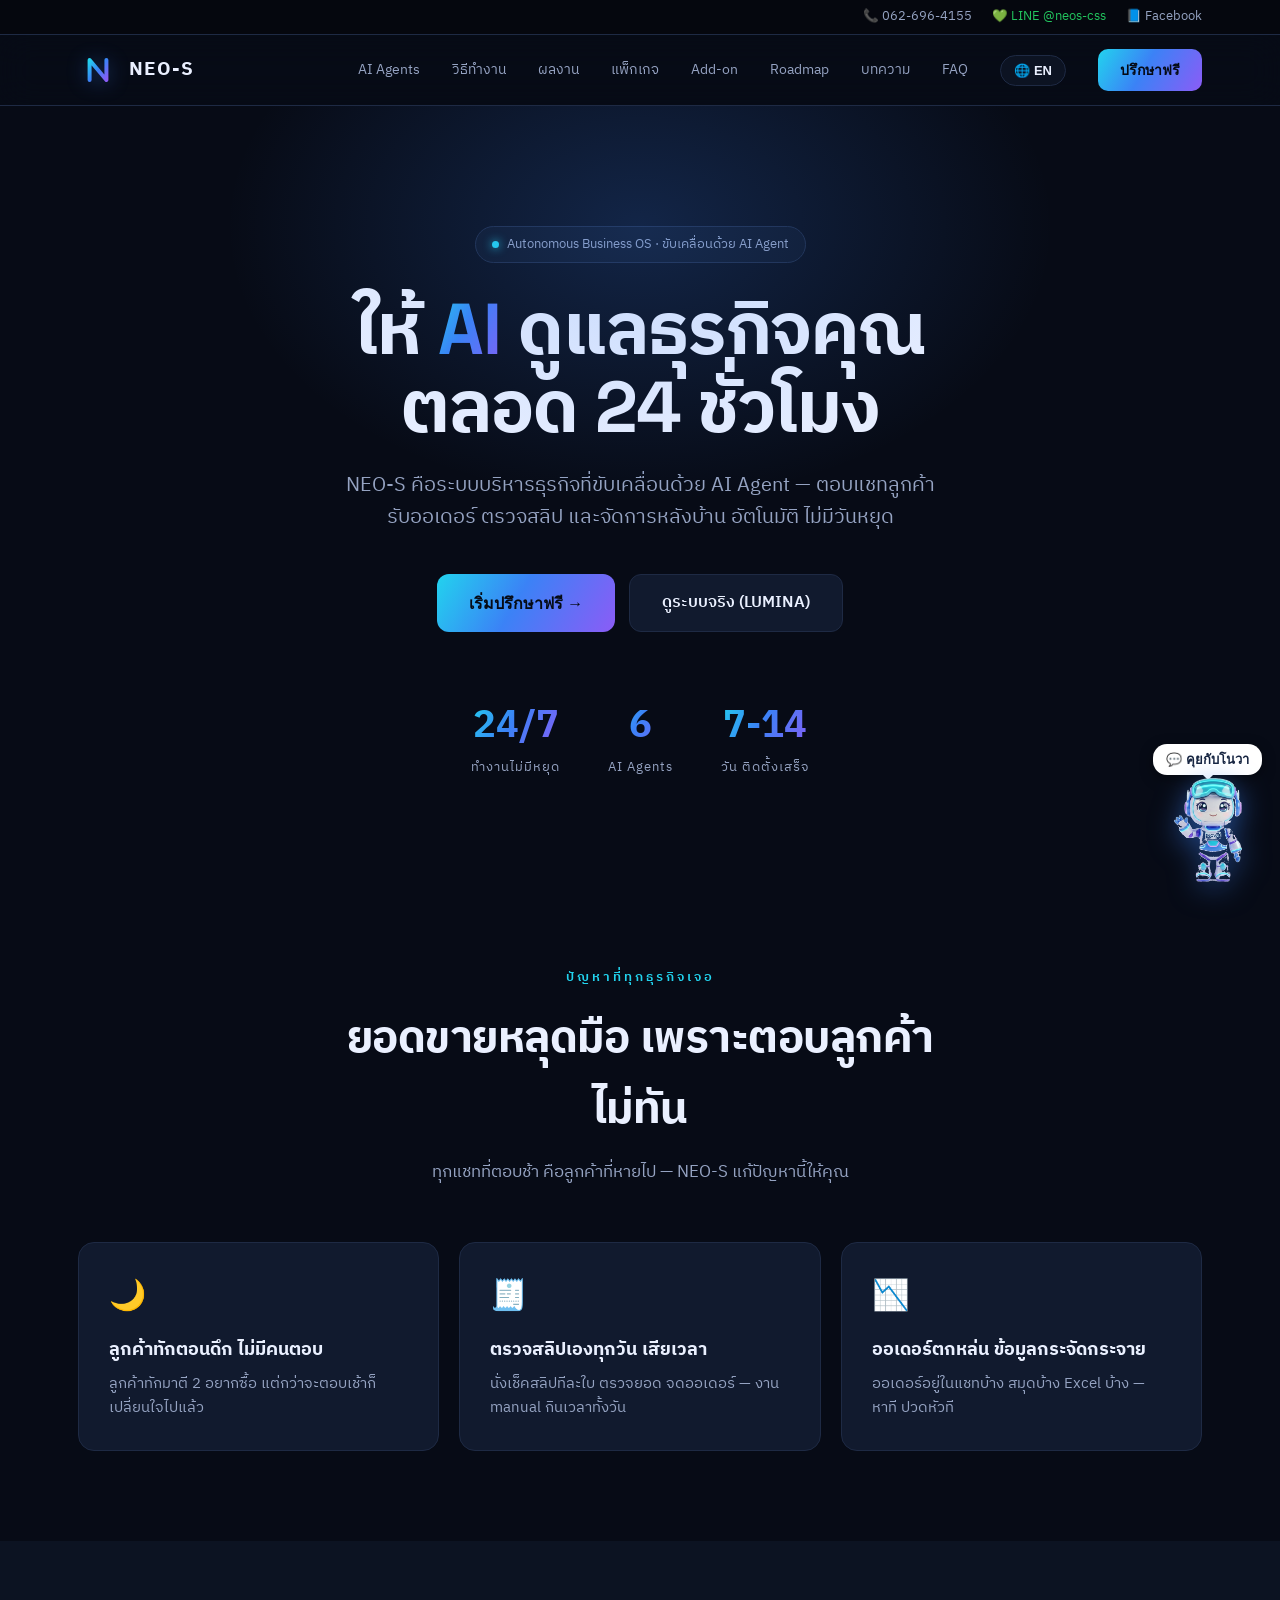
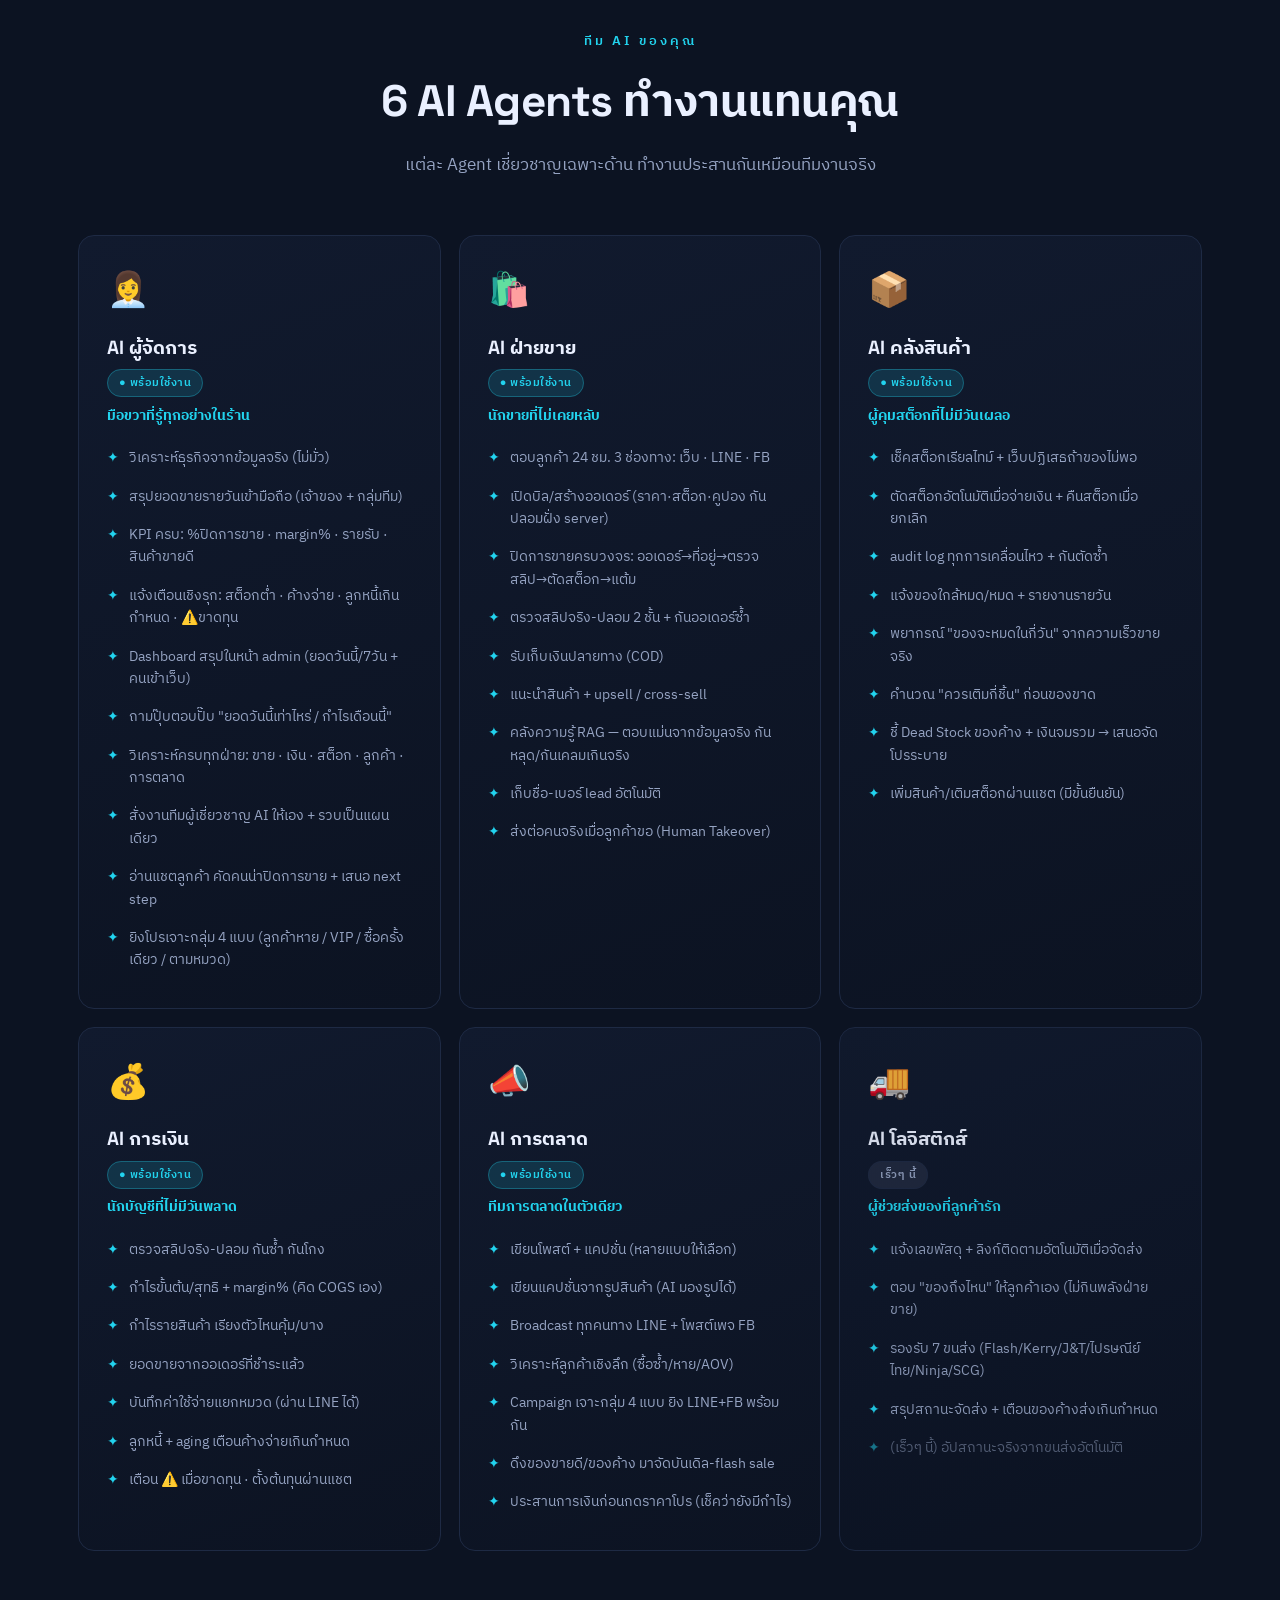
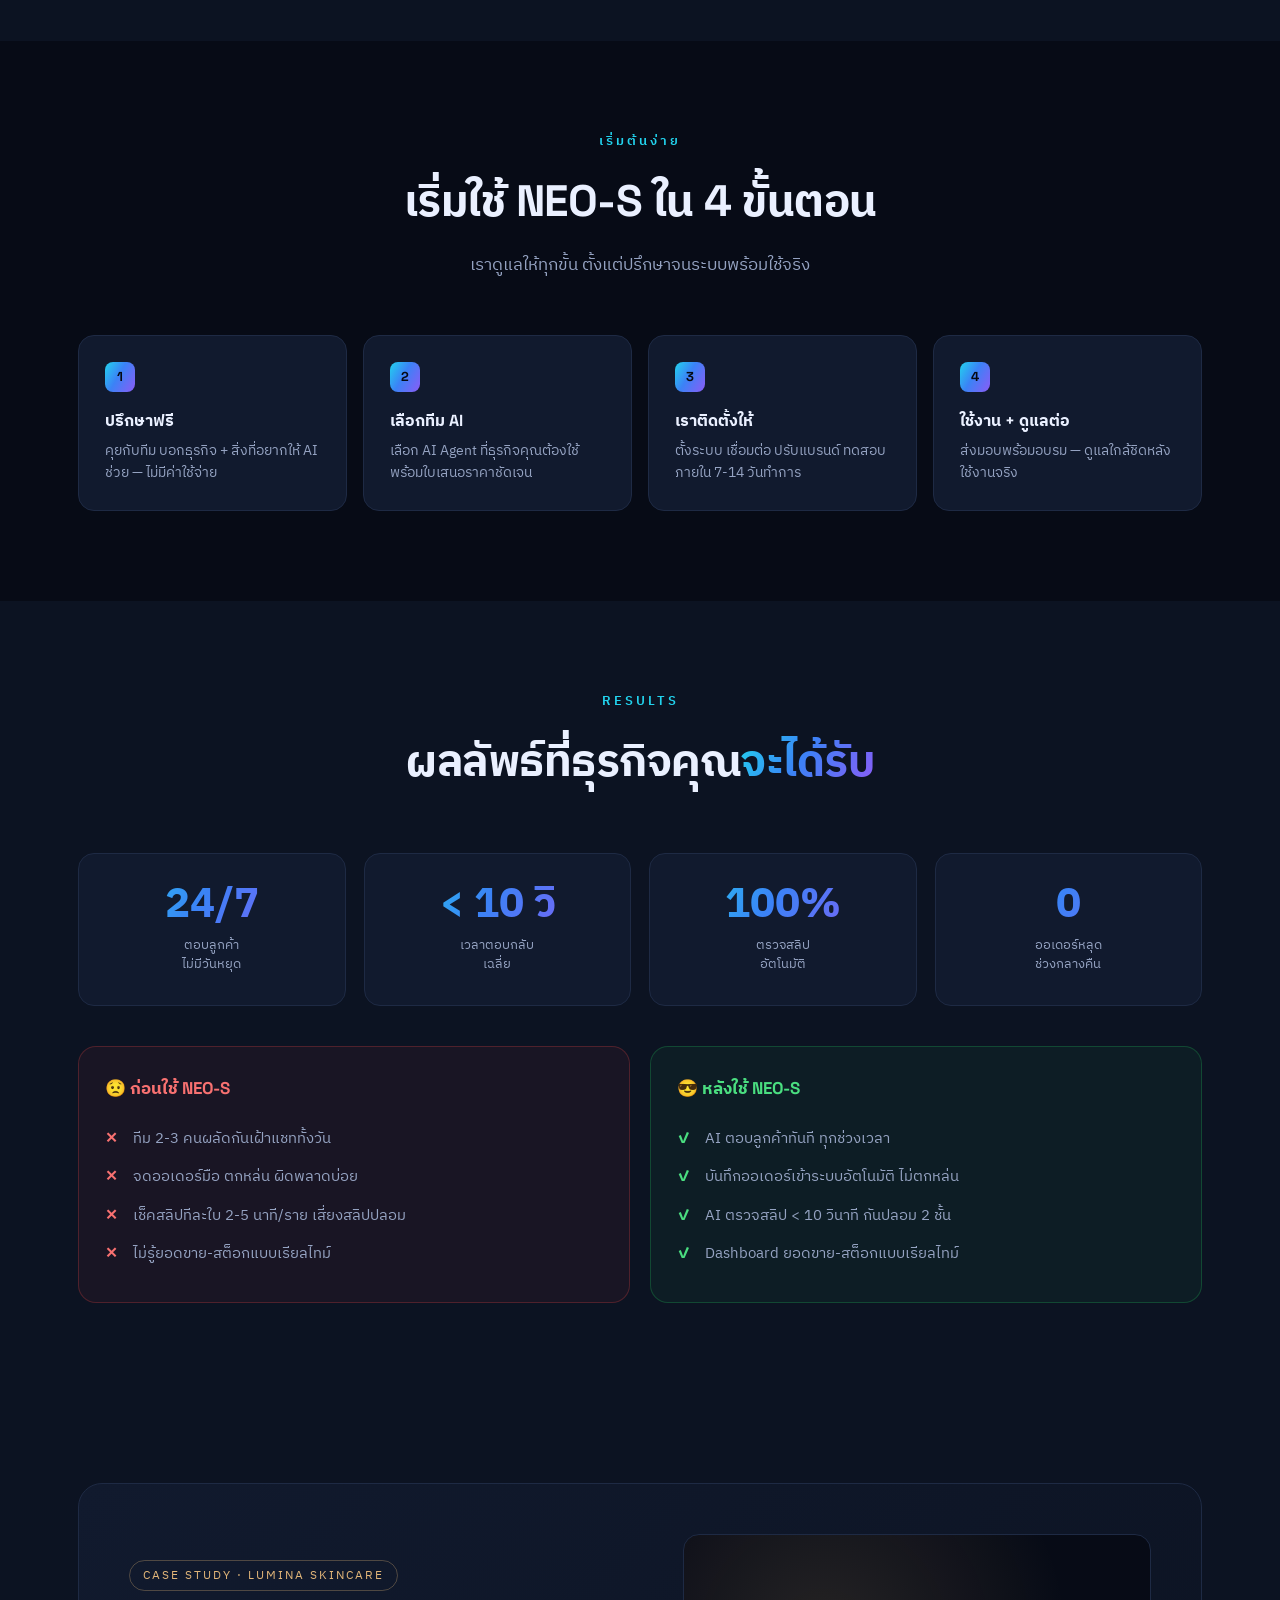
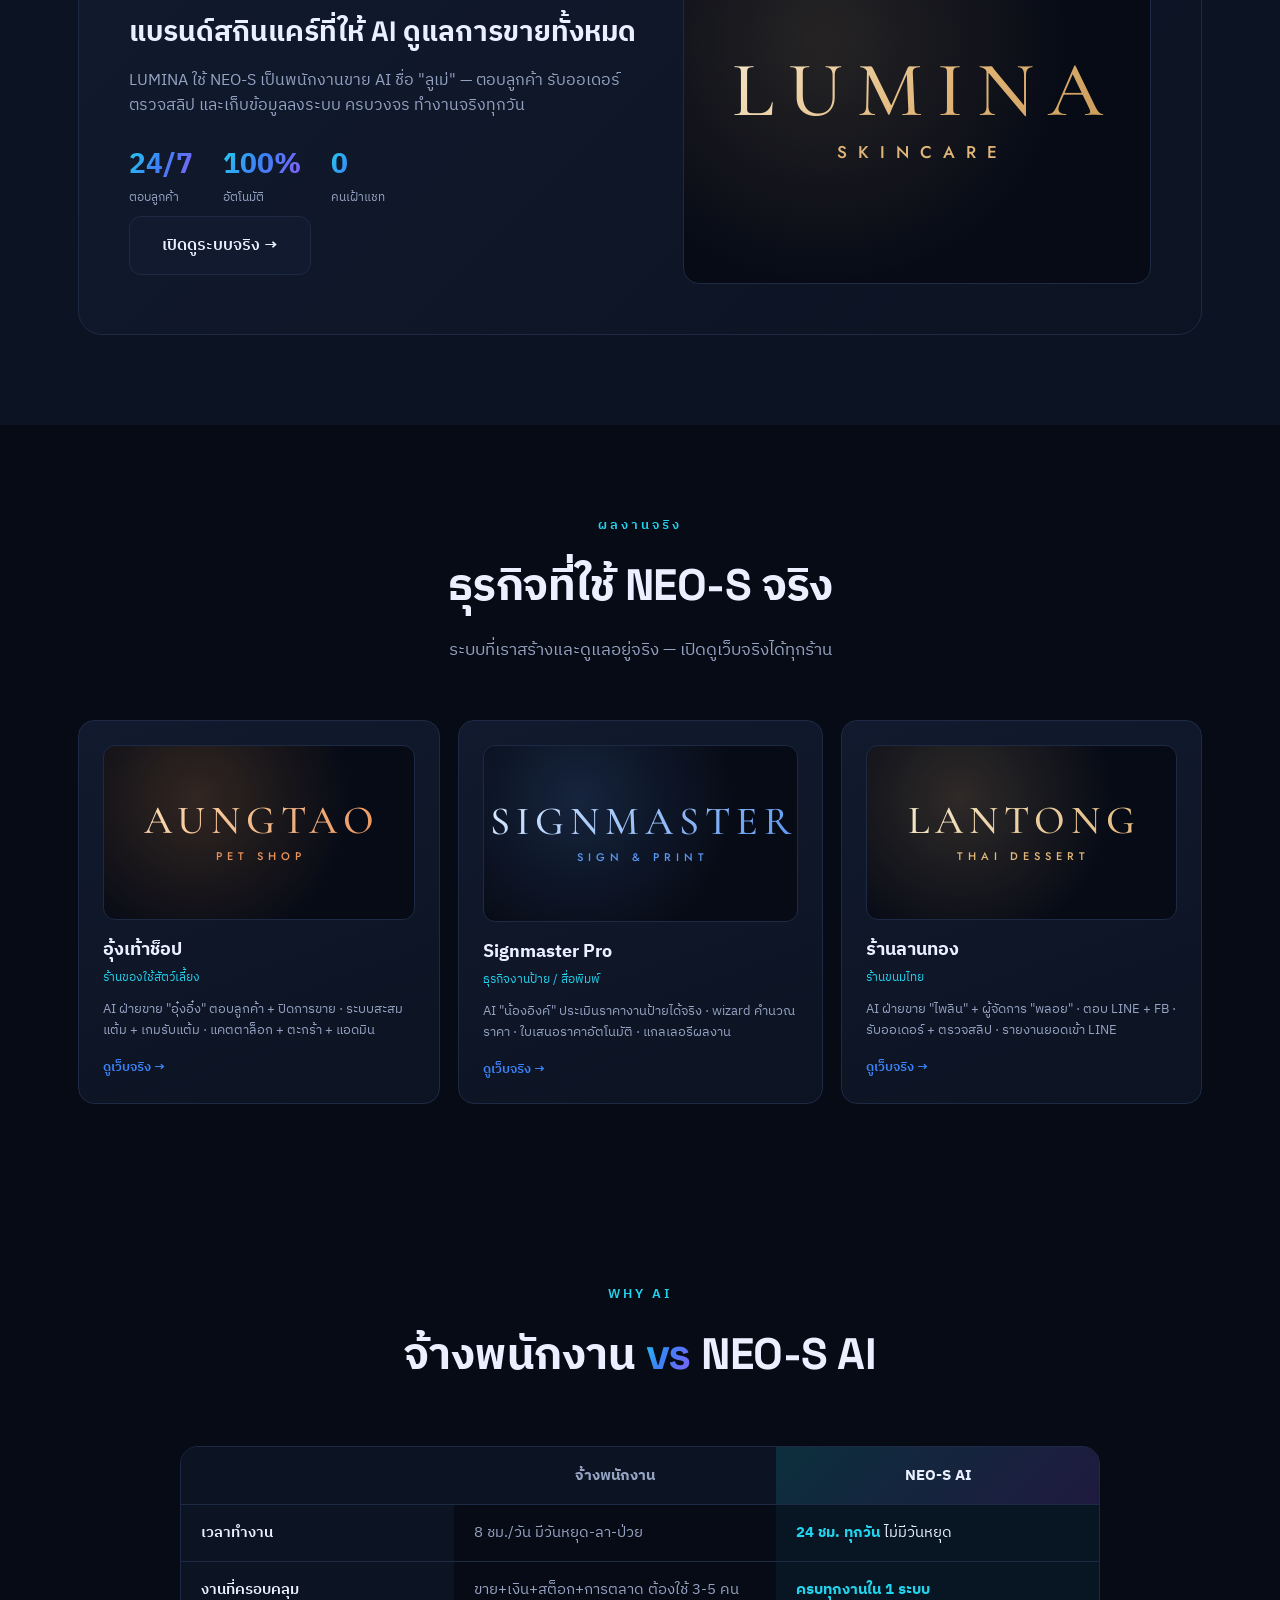
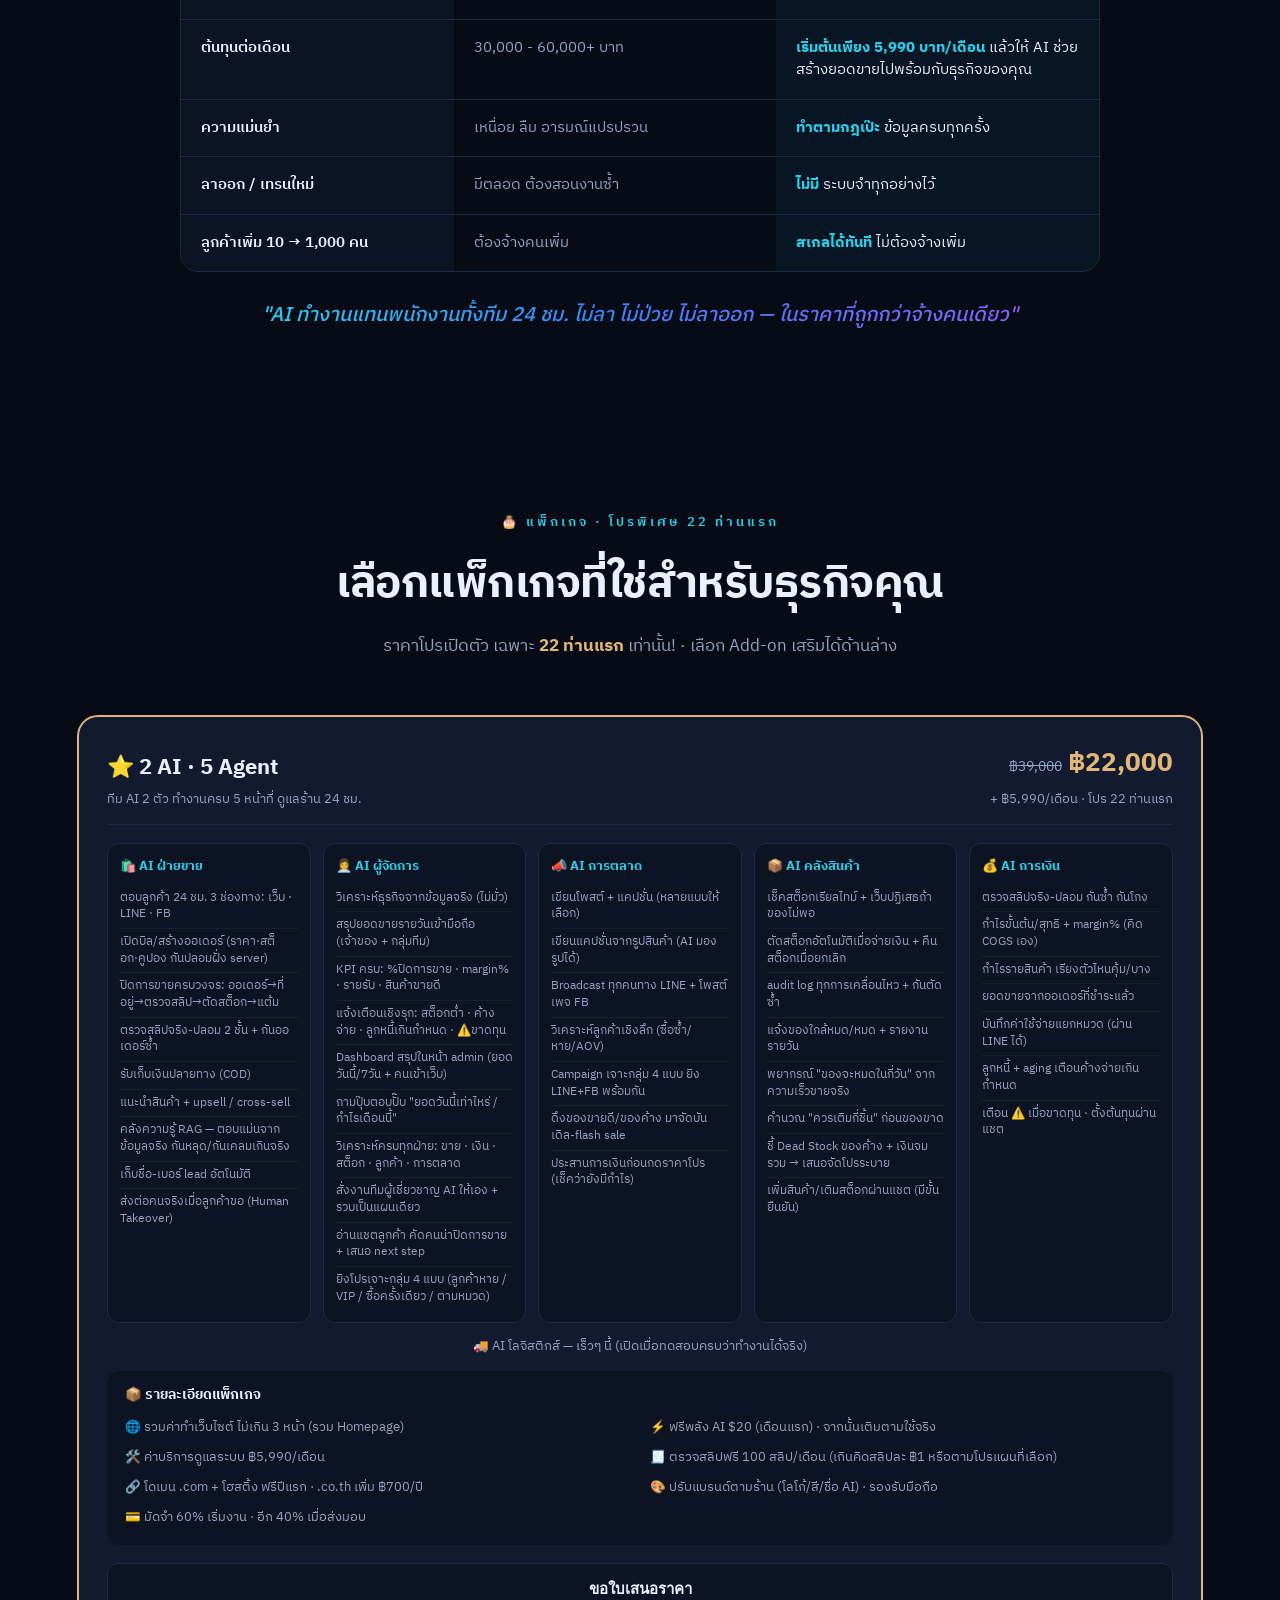
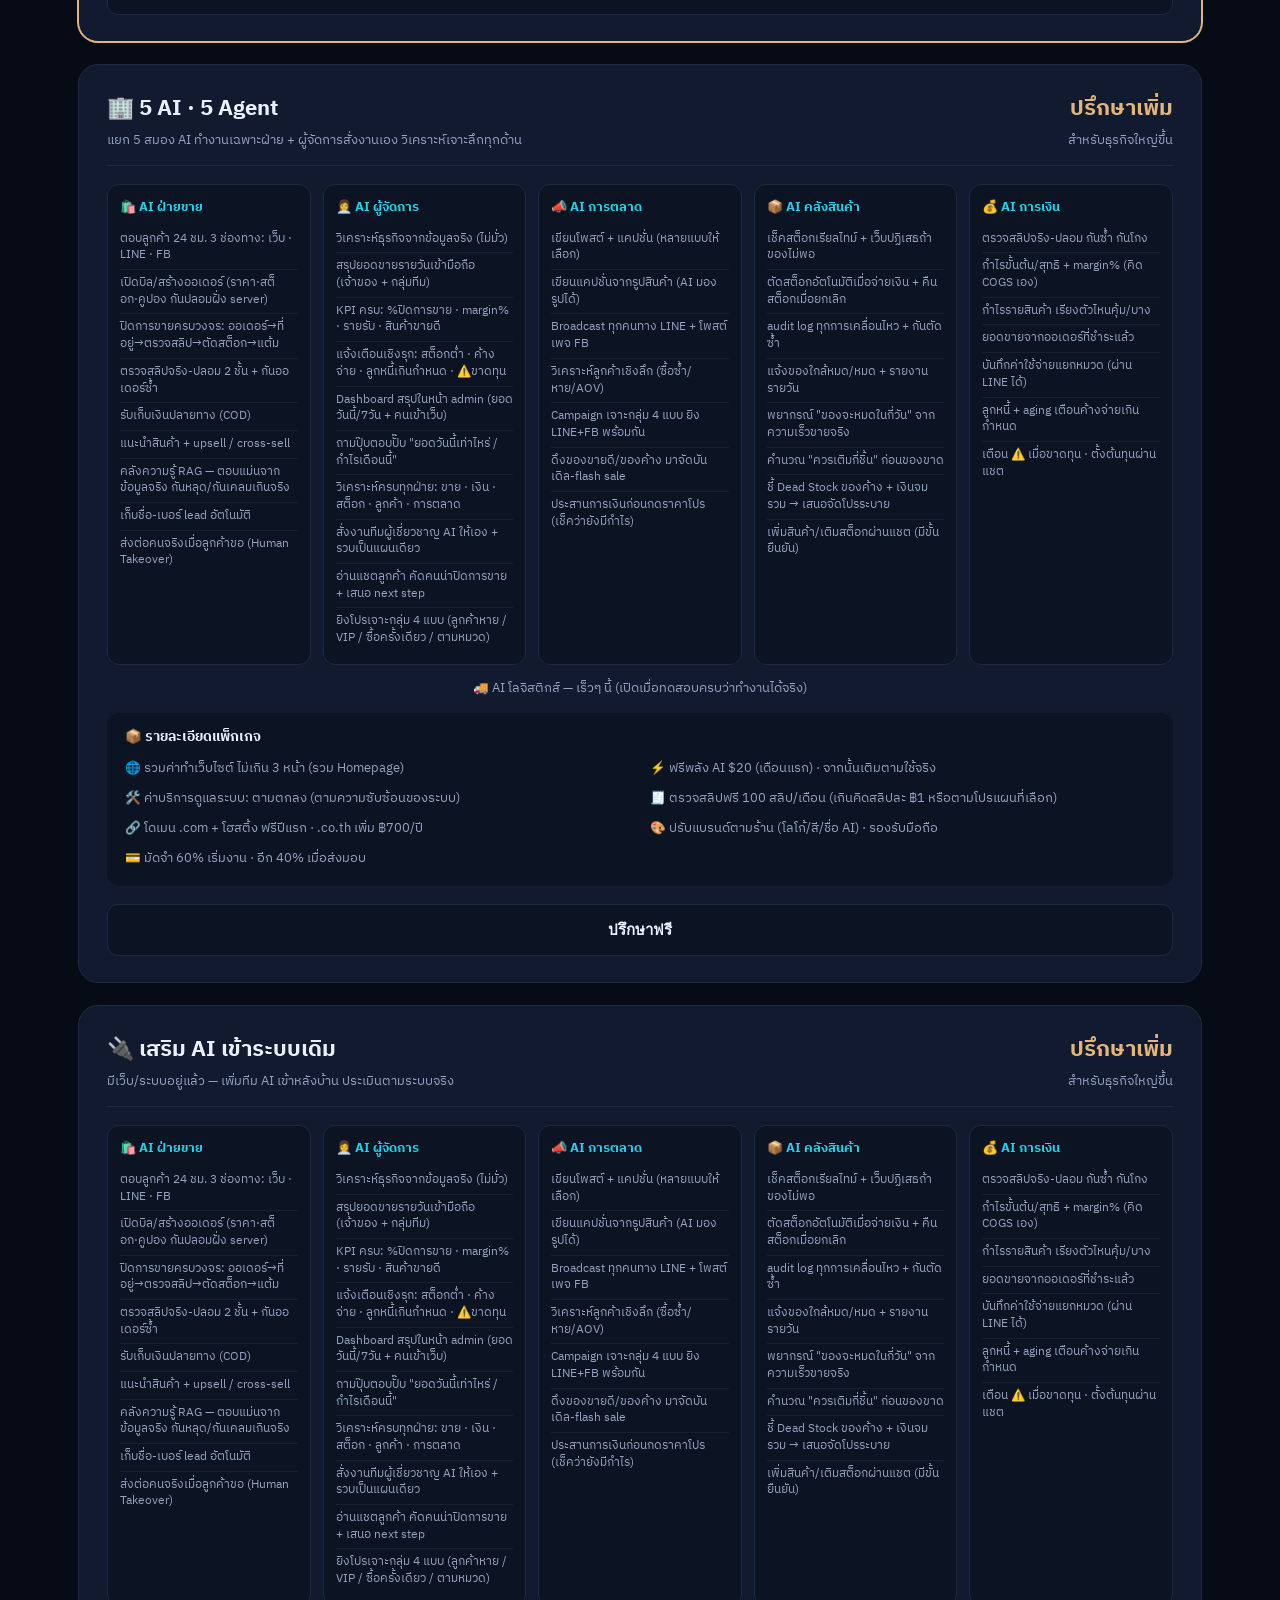
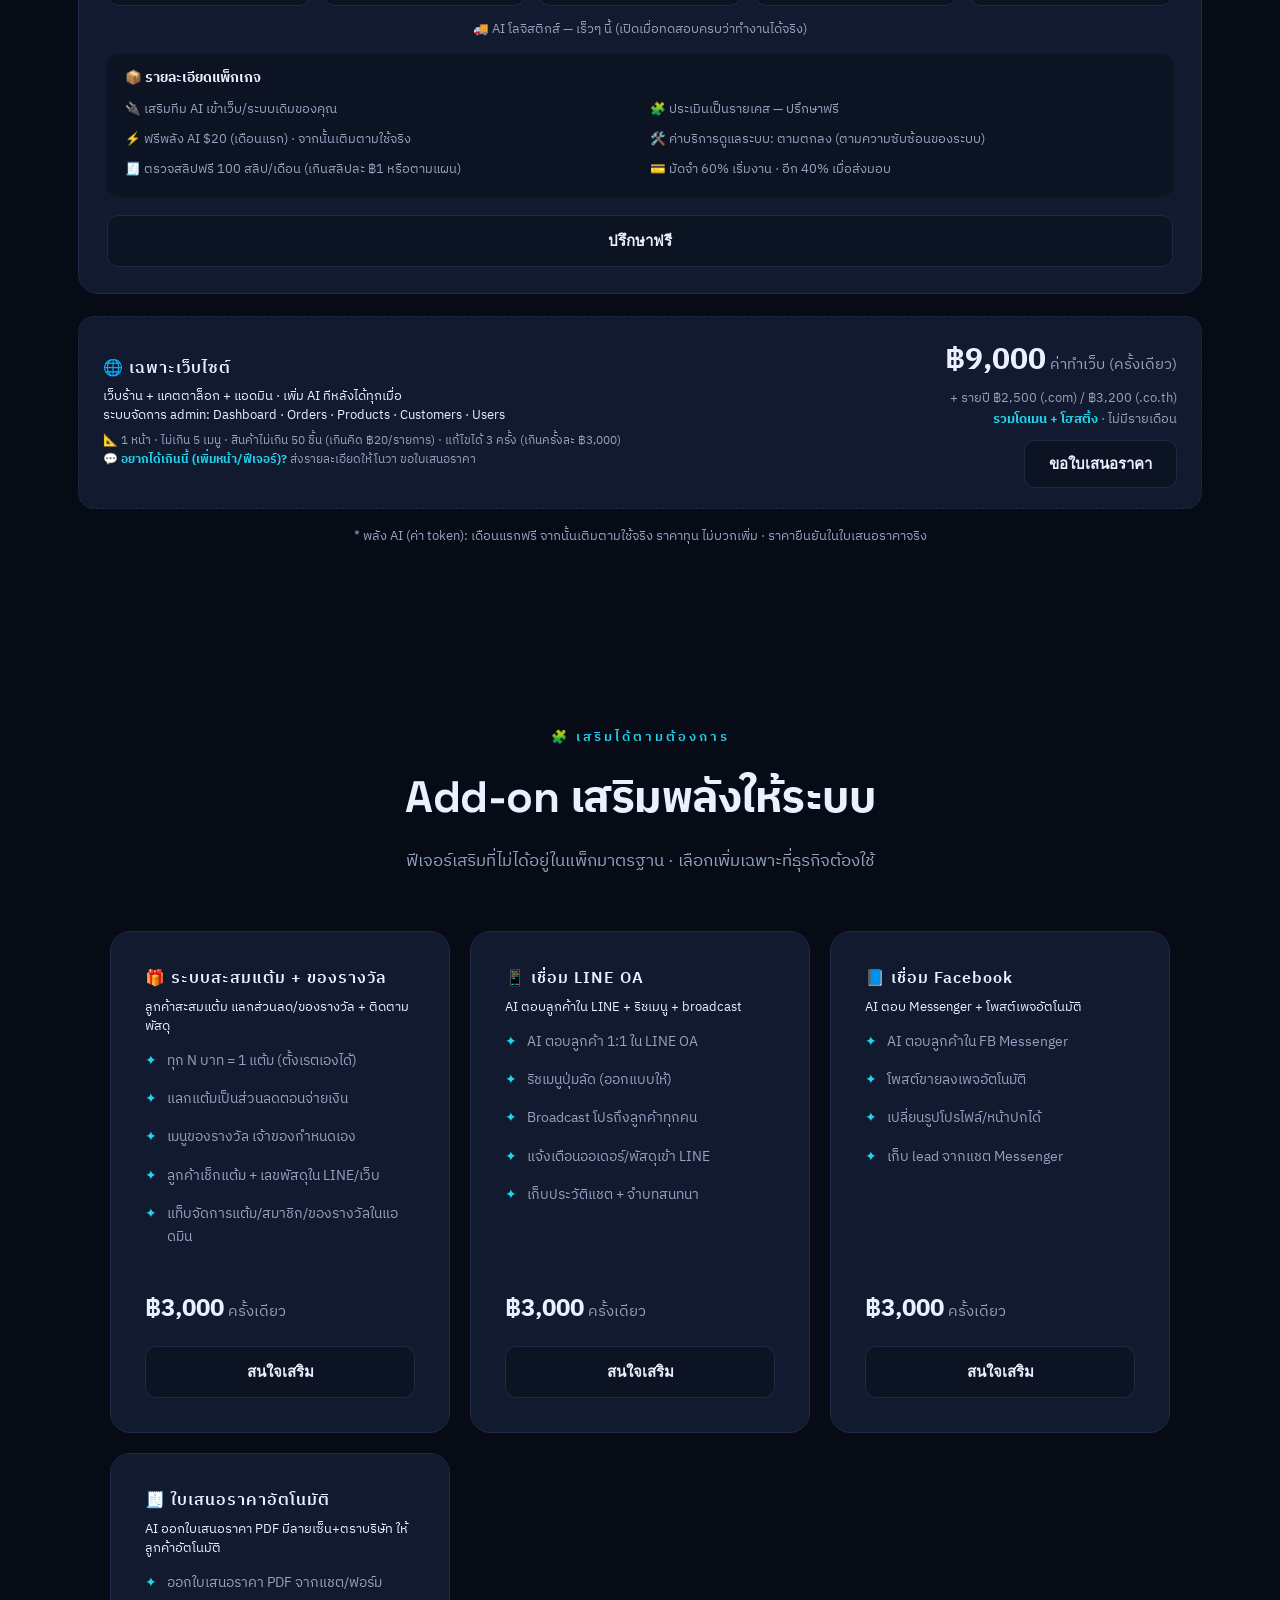
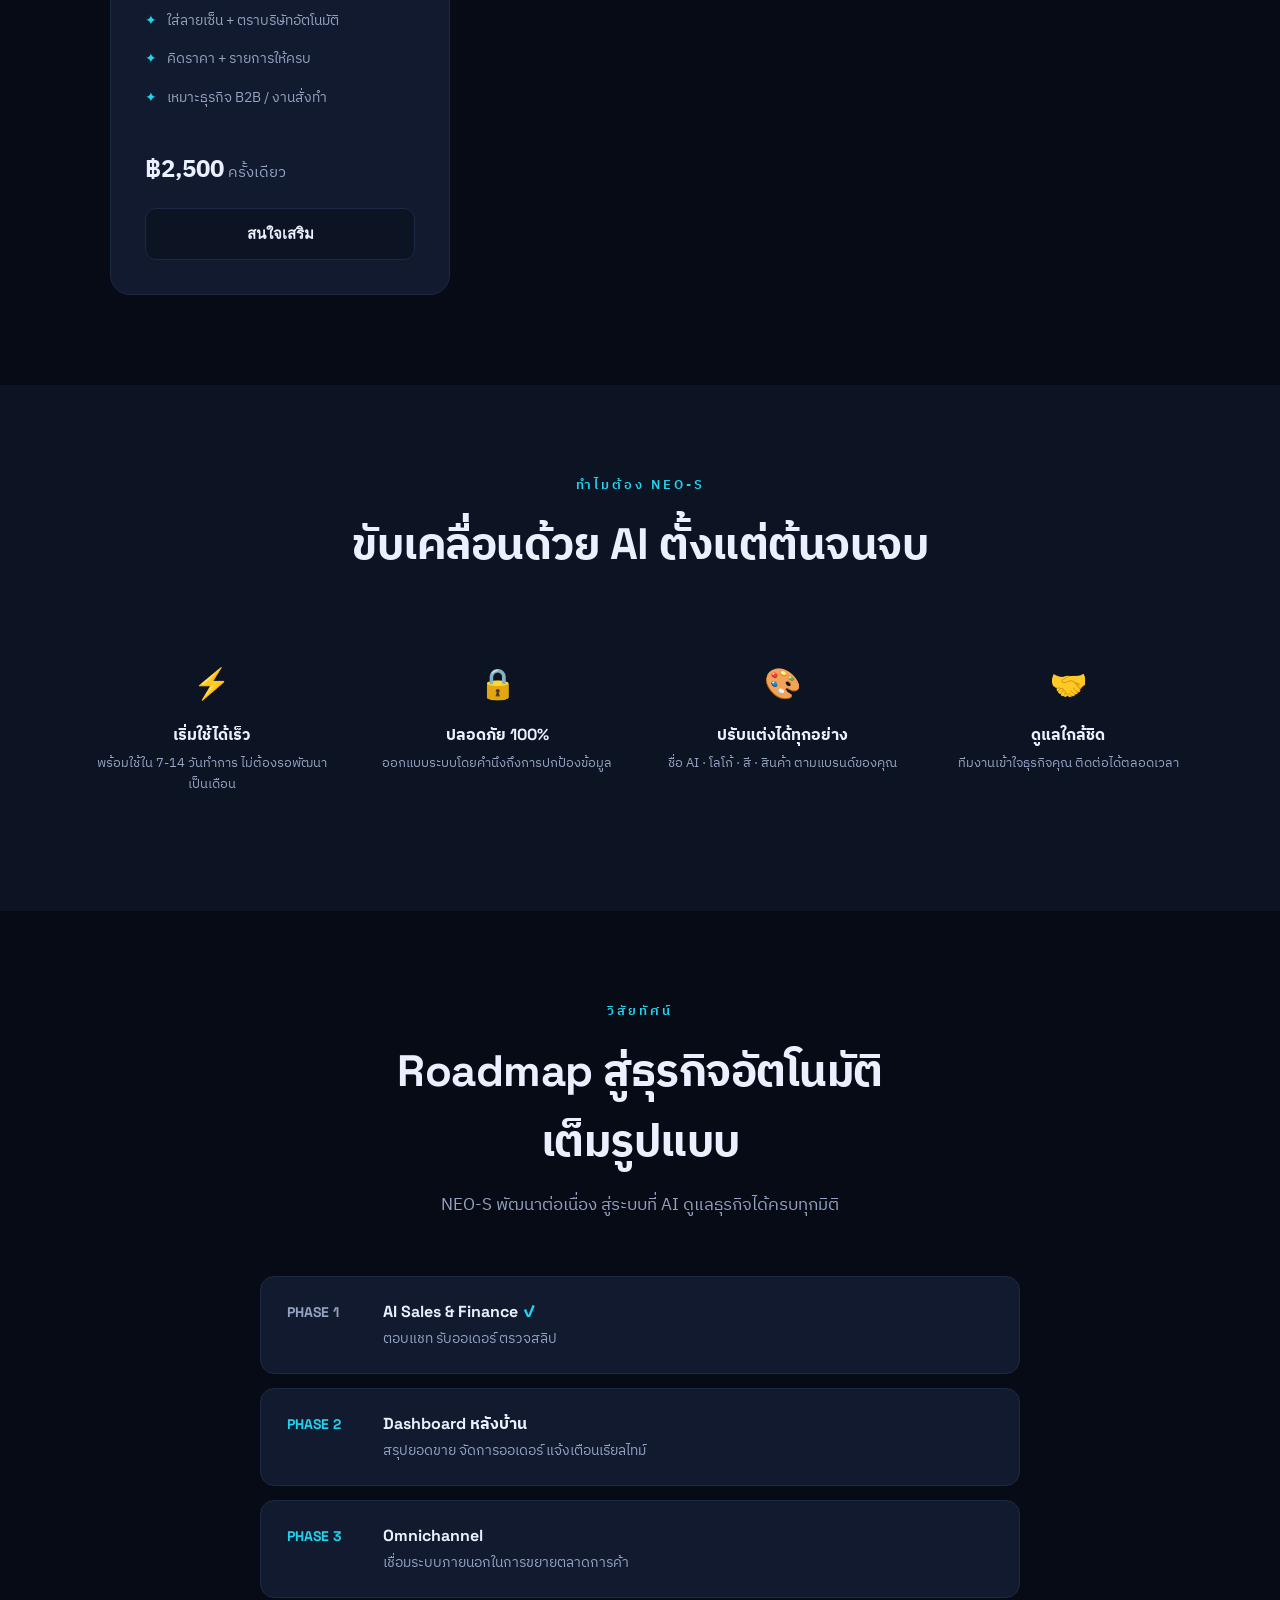
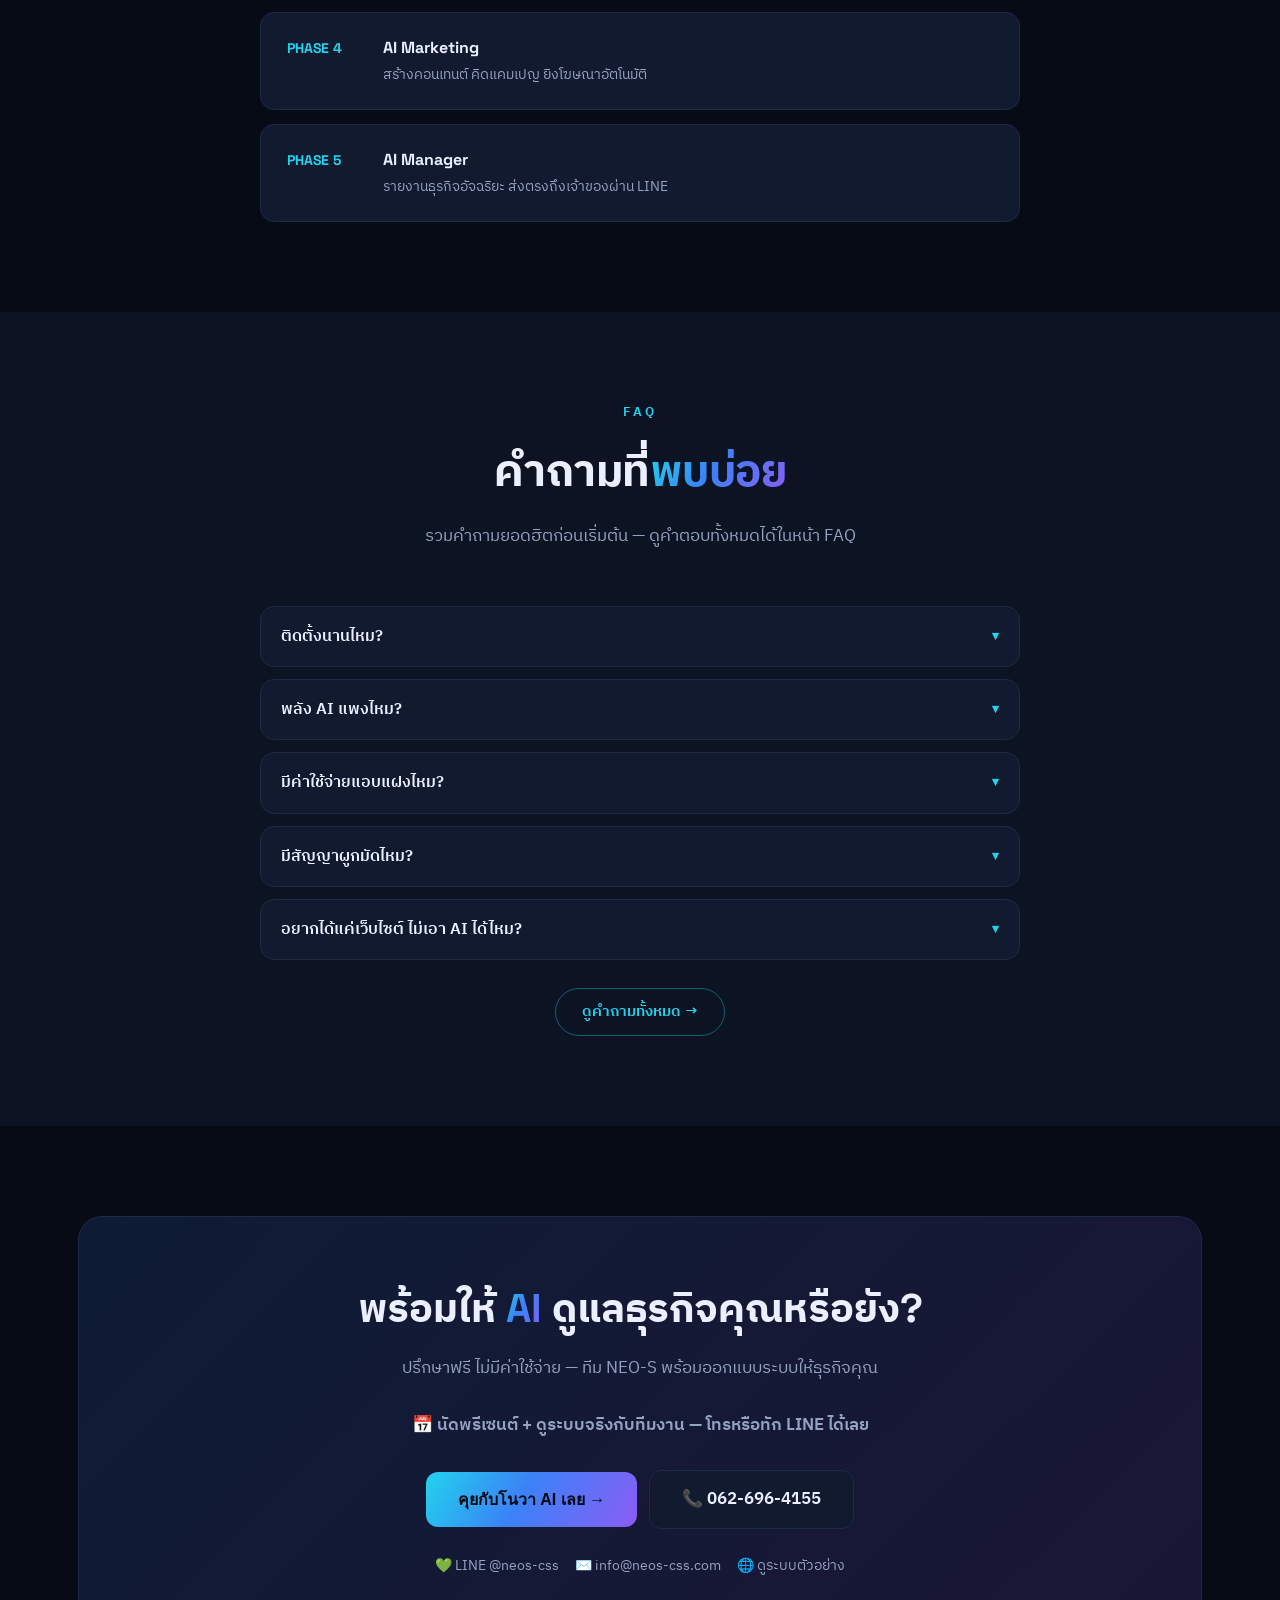
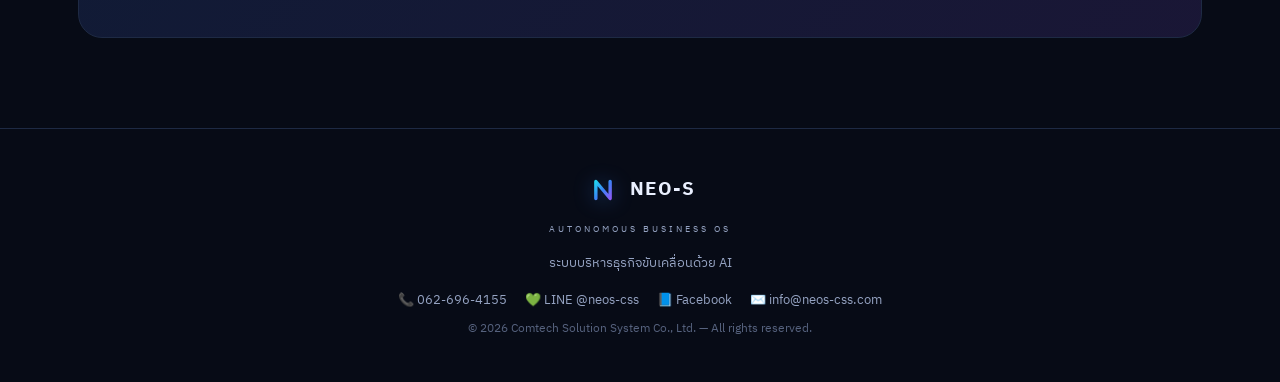
==== commit 139ed236: "Add quote-request modal (box, not chat) - 2 AI 5 Agent -> select add-ons + live total - Website-only" ====
--- a/index.html
+++ b/index.html
@@ -418,6 +418,26 @@
   /* reveal anim */
   .reveal { opacity: 0; transform: translateY(24px); transition: opacity .6s, transform .6s; }
   .reveal.in { opacity: 1; transform: none; }
+  /* ===== QUOTE MODAL ===== */
+  .qm-overlay { display: none; position: fixed; inset: 0; z-index: 200; background: rgba(0,0,0,.6); backdrop-filter: blur(3px); align-items: center; justify-content: center; padding: 20px; }
+  .qm-overlay.open { display: flex; }
+  .qm-box { background: var(--card); border: 1px solid var(--line); border-radius: 18px; padding: 26px 24px; width: 100%; max-width: 440px; max-height: 90vh; overflow-y: auto; position: relative; }
+  .qm-box h3 { font-size: 20px; margin-bottom: 16px; }
+  .qm-x { position: absolute; top: 14px; right: 16px; background: none; border: none; color: var(--txt-dim); font-size: 18px; cursor: pointer; }
+  .qm-pkg { font-size: 14px; background: var(--bg-2); border: 1px solid var(--line); border-radius: 10px; padding: 12px 14px; margin-bottom: 14px; }
+  .qm-pkg b { color: var(--gold); font-size: 17px; }
+  .qm-addhead { font-size: 13px; color: var(--txt-dim); margin-bottom: 8px; }
+  .qm-add { display: flex; align-items: center; gap: 8px; font-size: 13.5px; padding: 8px 10px; border: 1px solid var(--line); border-radius: 9px; margin-bottom: 7px; cursor: pointer; }
+  .qm-add b { margin-left: auto; color: var(--cyan); }
+  .qm-row { display: flex; align-items: center; justify-content: space-between; gap: 12px; margin-bottom: 10px; font-size: 13.5px; }
+  .qm-row input { width: 110px; padding: 8px 10px; border: 1px solid var(--line); border-radius: 8px; background: var(--bg-2); color: var(--txt); }
+  .qm-hint { font-size: 12px; color: var(--txt-dim); line-height: 1.5; margin: 8px 0 4px; }
+  .qm-total { font-size: 14px; text-align: right; margin: 14px 0; padding-top: 12px; border-top: 1px solid var(--line); }
+  .qm-total b { color: var(--gold); font-size: 20px; }
+  .qm-fields { display: flex; flex-direction: column; gap: 9px; margin-bottom: 14px; }
+  .qm-fields input { padding: 11px 13px; border: 1px solid var(--line); border-radius: 9px; background: var(--bg-2); color: var(--txt); font-size: 14px; }
+  .qm-submit { width: 100%; padding: 13px; border: none; border-radius: 11px; background: var(--grad); color: #050A14; font-weight: 700; font-size: 15px; cursor: pointer; }
+  .qm-note { font-size: 11px; color: var(--txt-dim); text-align: center; margin-top: 10px; }
 </style>
 
   <!-- SEO / Social — added 2026-06-09 -->
@@ -697,7 +717,7 @@
       <div style="text-align:right">
         <div class="price-num" style="font-size:30px">฿9,000<small data-i18n="webonly.once"> ค่าทำเว็บ (ครั้งเดียว)</small></div>
         <div class="price-monthly" data-i18n="webonly.monthly">+ รายปี ฿2,500 (.com) / ฿3,200 (.co.th)<br><b style="color:var(--cyan)">รวมโดเมน + โฮสติ้ง</b> · ไม่มีรายเดือน</div>
-        <button class="price-btn" style="width:auto; padding:11px 24px; margin-top:10px" onclick="requestWebOnly()" data-i18n="webonly.btn">ขอใบเสนอราคา</button>
+        <button class="price-btn" style="width:auto; padding:11px 24px; margin-top:10px" onclick="openQuote('webonly')" data-i18n="webonly.btn">ขอใบเสนอราคา</button>
       </div>
     </div>
 
@@ -823,6 +843,23 @@
     <p class="copy">© 2026 Comtech Solution System Co., Ltd. — All rights reserved.</p>
   </div>
 </footer>
+
+<!-- ===== QUOTE MODAL ===== -->
+<div id="quoteModal" class="qm-overlay" onclick="if(event.target===this)closeQuote()">
+  <div class="qm-box">
+    <button class="qm-x" onclick="closeQuote()" aria-label="close">✕</button>
+    <h3 id="qmTitle">ขอใบเสนอราคา</h3>
+    <div id="qmBody"></div>
+    <div class="qm-total" id="qmTotal"></div>
+    <div class="qm-fields">
+      <input id="qmName" placeholder="ชื่อ-นามสกุล">
+      <input id="qmPhone" type="tel" placeholder="เบอร์โทร">
+      <input id="qmEmail" type="email" placeholder="อีเมล (ถ้าต้องการรับใบทางเมล)">
+    </div>
+    <button class="qm-submit" id="qmSubmit" onclick="submitQuote()">ออกใบเสนอราคา →</button>
+    <div class="qm-note">* ราคาประเมิน · ทีม NEO-S ยืนยันในใบเสนอราคาจริง</div>
+  </div>
+</div>
 
 <!-- ===== CHAT WIDGET ===== -->
 <button class="chat-fab" onclick="toggleChat()" aria-label="คุยกับโนวา AI">
@@ -1395,6 +1432,102 @@
     if (btn) { btn.textContent = 'ลองอีกครั้ง'; btn.disabled = false; }
     botSay('ขออภัยค่ะ ส่งข้อมูลไม่สำเร็จ 🙏 รบกวนทักมาที่ info@neos-css.com โดยตรงได้เลยนะคะ');
   }
+}
+
+// ============================================================
+// QUOTE MODAL — ขอใบเสนอราคา (กล่องกรอก · ไม่เข้าแชท) · 6กค
+//   openQuote('2ai5' | 'webonly' | 'consult')
+// ============================================================
+let qmType = '2ai5';
+function qmAddons(){ return (typeof ADDONS !== 'undefined') ? ADDONS : []; }
+function openQuote(type){
+  qmType = type || '2ai5';
+  renderQuoteBody();
+  document.getElementById('quoteModal').classList.add('open');
+  document.body.style.overflow = 'hidden';
+}
+function closeQuote(){
+  document.getElementById('quoteModal').classList.remove('open');
+  document.body.style.overflow = '';
+}
+function renderQuoteBody(){
+  const en = (typeof LANG !== 'undefined') && LANG === 'en';
+  const body = document.getElementById('qmBody');
+  document.getElementById('qmTitle').textContent = en ? 'Request a quote' : 'ขอใบเสนอราคา';
+  document.getElementById('qmName').placeholder  = en ? 'Full name' : 'ชื่อ-นามสกุล';
+  document.getElementById('qmPhone').placeholder = en ? 'Phone' : 'เบอร์โทร';
+  document.getElementById('qmEmail').placeholder = en ? 'Email (optional, for emailed quote)' : 'อีเมล (ถ้าต้องการรับใบทางเมล)';
+  document.getElementById('qmSubmit').textContent = en ? 'Get quote →' : 'ออกใบเสนอราคา →';
+  document.querySelector('#quoteModal .qm-note').textContent = en ? '* Estimate · NEO-S confirms in the official quote' : '* ราคาประเมิน · ทีม NEO-S ยืนยันในใบเสนอราคาจริง';
+  if (qmType === 'webonly'){
+    body.innerHTML =
+      '<div class="qm-pkg">🌐 ' + (en?'Website only':'เฉพาะเว็บไซต์') + ' — <b>฿9,000</b> <small>' + (en?'one-time':'ครั้งเดียว') + '</small></div>' +
+      '<div class="qm-row"><label>' + (en?'Number of pages':'จำนวนหน้า') + '</label><input type="number" id="qmPages" min="1" value="1" oninput="updateQuoteTotal()"></div>' +
+      '<div class="qm-row"><label>' + (en?'Approx. products':'จำนวนสินค้าโดยประมาณ') + '</label><input type="number" id="qmProducts" min="0" value="50" oninput="updateQuoteTotal()"></div>' +
+      '<div class="qm-hint">' + (en?'Base covers up to 5 menus & 50 products · extra products +฿20 each · .com domain free / .co.th +฿700/yr':'ฐานครอบคลุม ≤5 เมนู & 50 สินค้า · เกินคิด +฿20/รายการ · โดเมน .com ฟรี / .co.th +฿700/ปี') + '</div>';
+  } else if (qmType === '2ai5'){
+    body.innerHTML =
+      '<div class="qm-pkg">⭐ 2 AI · 5 Agent — <b>฿22,000</b> <small>(' + (en?'from':'จาก') + ' ฿39,000) + ฿5,990/' + (en?'mo':'เดือน') + '</small></div>' +
+      '<div class="qm-addhead">' + (en?'Add-ons (optional):':'เลือก Add-on เสริม (ถ้าต้องการ):') + '</div>' +
+      qmAddons().map(function(a,i){ return '<label class="qm-add"><input type="checkbox" class="qm-addcb" data-i="'+i+'" oninput="updateQuoteTotal()"> ' + a.icon + ' ' + ((en&&a.name_en)?a.name_en:a.name) + ' <b>+' + baht(a.price) + '</b></label>'; }).join('');
+  } else {
+    body.innerHTML = '<div class="qm-pkg">🏢 ' + (en?'Custom / large business':'ธุรกิจใหญ่ · สั่งทำเฉพาะ') + '</div><div class="qm-hint">' + (en?'Our team will assess your setup and prepare a tailored quote.':'ทีมงานจะประเมินและจัดทำใบเสนอราคาให้ตามระบบจริงของคุณ') + '</div>';
+  }
+  updateQuoteTotal();
+}
+function updateQuoteTotal(){
+  const en = (typeof LANG !== 'undefined') && LANG === 'en';
+  const t = document.getElementById('qmTotal');
+  let install = 0, monthly = 0, note = '';
+  if (qmType === 'webonly'){
+    const prod = parseInt((document.getElementById('qmProducts')||{}).value, 10) || 0;
+    const over = Math.max(0, prod - 50);
+    install = 9000 + over * 20;
+    if (over > 0) note = en ? ('incl. '+over+' extra products') : ('รวมสินค้าเกิน '+over+' รายการ');
+  } else if (qmType === '2ai5'){
+    install = 22000; monthly = 5990;
+    document.querySelectorAll('.qm-addcb:checked').forEach(function(cb){ install += Number(qmAddons()[cb.dataset.i].price) || 0; });
+  } else { t.innerHTML = ''; return; }
+  t.innerHTML = '<span>' + (en?'Est. one-time':'ประเมินครั้งเดียว') + '</span> <b>' + baht(install) + '</b>' + (monthly ? (' <small>+ '+baht(monthly)+'/'+(en?'mo':'เดือน')+'</small>') : '') + (note ? (' <small>· '+note+'</small>') : '');
+}
+function buildQuoteItems(){
+  if (qmType === 'webonly'){
+    const pages = parseInt((document.getElementById('qmPages')||{}).value, 10) || 1;
+    const prod = parseInt((document.getElementById('qmProducts')||{}).value, 10) || 0;
+    const over = Math.max(0, prod - 50);
+    const items = [{ desc:'เว็บไซต์ร้าน + แคตตาล็อก + ระบบแอดมิน', subs:[pages+' หน้า · สินค้าประมาณ '+prod+' รายการ','รวมโดเมน .com + Hosting ปีแรก'], qty:1, unit:'เว็บ', price:9000 }];
+    if (over > 0) items.push({ desc:'สินค้าเกิน 50 รายการ', subs:[], qty:over, unit:'รายการ', price:20 });
+    return { items, monthlyNote:'• ไม่มีค่ารายเดือน · เพิ่ม AI ทีหลังได้ทุกเมื่อ' };
+  }
+  const items = [{ desc:'2 AI · 5 Agent — พัฒนาระบบพร้อมติดตั้ง', subs:['ทีม AI ครบ 5 หน้าที่ (ขาย/ผู้จัดการ/การเงิน/คลัง/การตลาด)','+ เว็บไซต์ร้าน + ระบบแอดมิน','โปรเปิดตัว 22 ท่านแรก (จากปกติ ฿39,000)'], qty:1, unit:'ระบบ', price:22000 }];
+  document.querySelectorAll('.qm-addcb:checked').forEach(function(cb){ const a = qmAddons()[cb.dataset.i]; items.push({ desc:'Add-on: '+a.name, subs:[], qty:1, unit:'ระบบ', price:Number(a.price)||0 }); });
+  return { items, monthlyNote:'• ค่าบริการดูแลระบบ ฿5,990/เดือน (เริ่มนับหลังส่งมอบ)\n• มัดจำ 60% เริ่มงาน · อีก 40% เมื่อส่งมอบ' };
+}
+async function submitQuote(){
+  const en = (typeof LANG !== 'undefined') && LANG === 'en';
+  const name = document.getElementById('qmName').value.trim();
+  const phone = document.getElementById('qmPhone').value.trim();
+  const email = document.getElementById('qmEmail').value.trim();
+  if (!name) { alert(en?'Your name, please 😊':'กรอกชื่อด้วยนะคะ 😊'); return; }
+  if (phone.replace(/\D/g,'').length < 9) { alert(en?'A reachable phone number, please 😊':'ขอเบอร์โทรที่ติดต่อได้นะคะ 😊'); return; }
+  const consult = (qmType !== 'webonly' && qmType !== '2ai5');
+  const btn = document.getElementById('qmSubmit');
+  btn.disabled = true; btn.textContent = en ? 'Sending…' : 'กำลังส่ง…';
+  let quoteWin = null;
+  const q = consult ? null : buildQuoteItems();
+  if (q) { quoteWin = window.open('', '_blank'); if (quoteWin) quoteWin.document.write('<!DOCTYPE html><meta charset="utf-8"><body style="font-family:sans-serif"><p style="padding:50px;text-align:center;color:#555">กำลังออกใบเสนอราคา… 📄</p></body>'); }
+  const lead = { lead_id:'LEAD-'+Date.now(), name, contact:(email||phone), email:(email||null), phone, interest:qmType, message:'ขอใบเสนอราคาผ่านกล่อง ('+qmType+')', source:'website-quote', quote_data: q ? { items:q.items, monthlyNote:q.monthlyNote, name, email, phone } : null };
+  try { await saveLead(lead); } catch(e) {}
+  if (q && quoteWin) {
+    try {
+      const r = await fetch(NOVA_WORKER_URL + '/quote', { method:'POST', headers:{'Content-Type':'application/json'}, body: JSON.stringify({ name, email, phone, items:q.items, monthlyNote:q.monthlyNote }) });
+      if (r.ok) { const html = await r.text(); quoteWin.document.open(); quoteWin.document.write(html); quoteWin.document.close(); }
+      else if (quoteWin) { quoteWin.close(); }
+    } catch(e) { if (quoteWin) quoteWin.close(); }
+  }
+  btn.disabled = false; btn.textContent = en ? 'Get quote →' : 'ออกใบเสนอราคา →';
+  closeQuote();
+  alert(en ? 'Done! Our team will follow up to confirm 😊' : 'เรียบร้อยค่ะ 😊 ทีม NEO-S จะติดต่อกลับเพื่อยืนยันรายละเอียด');
 }
 
 // ============================================================
@@ -1901,7 +2034,9 @@
     const priceHtml = p.consult
       ? '<div class="pt-price"><b style="font-size:22px">' + (en ? 'Contact us' : 'ปรึกษาเพิ่ม') + '</b><div class="pt-sub">' + (en ? 'for larger businesses' : 'สำหรับธุรกิจใหญ่ขึ้น') + '</div></div>'
       : '<div class="pt-price"><span class="pt-was">' + baht(p.full) + '</span><b>' + baht(p.promo) + '</b><div class="pt-sub">+ ' + baht(p.monthly) + '/' + (en ? 'mo' : 'เดือน') + ' · ' + (en ? 'first 22 clients' : 'โปร 22 ท่านแรก') + '</div></div>';
-    const btn = '<button class="price-btn" onclick="openChat()">' + (en ? 'Free consultation' : 'ปรึกษาฟรี') + '</button>';
+    const btn = p.consult
+      ? '<button class="price-btn" onclick="openChat()">' + (en ? 'Free consultation' : 'ปรึกษาฟรี') + '</button>'
+      : '<button class="price-btn" onclick="openQuote(\'2ai5\')">' + (en ? 'Get a quote' : 'ขอใบเสนอราคา') + '</button>';
     return '<div class="pkg-table' + (p.featured ? ' featured' : '') + '">' +
       '<div class="pkg-table-head"><div><div class="pt-name">' + p.icon + ' ' + nm + '</div><div class="pt-sub">' + tg + '</div></div>' + priceHtml + '</div>' +
       capTable + soonNote + incHtml + btn +
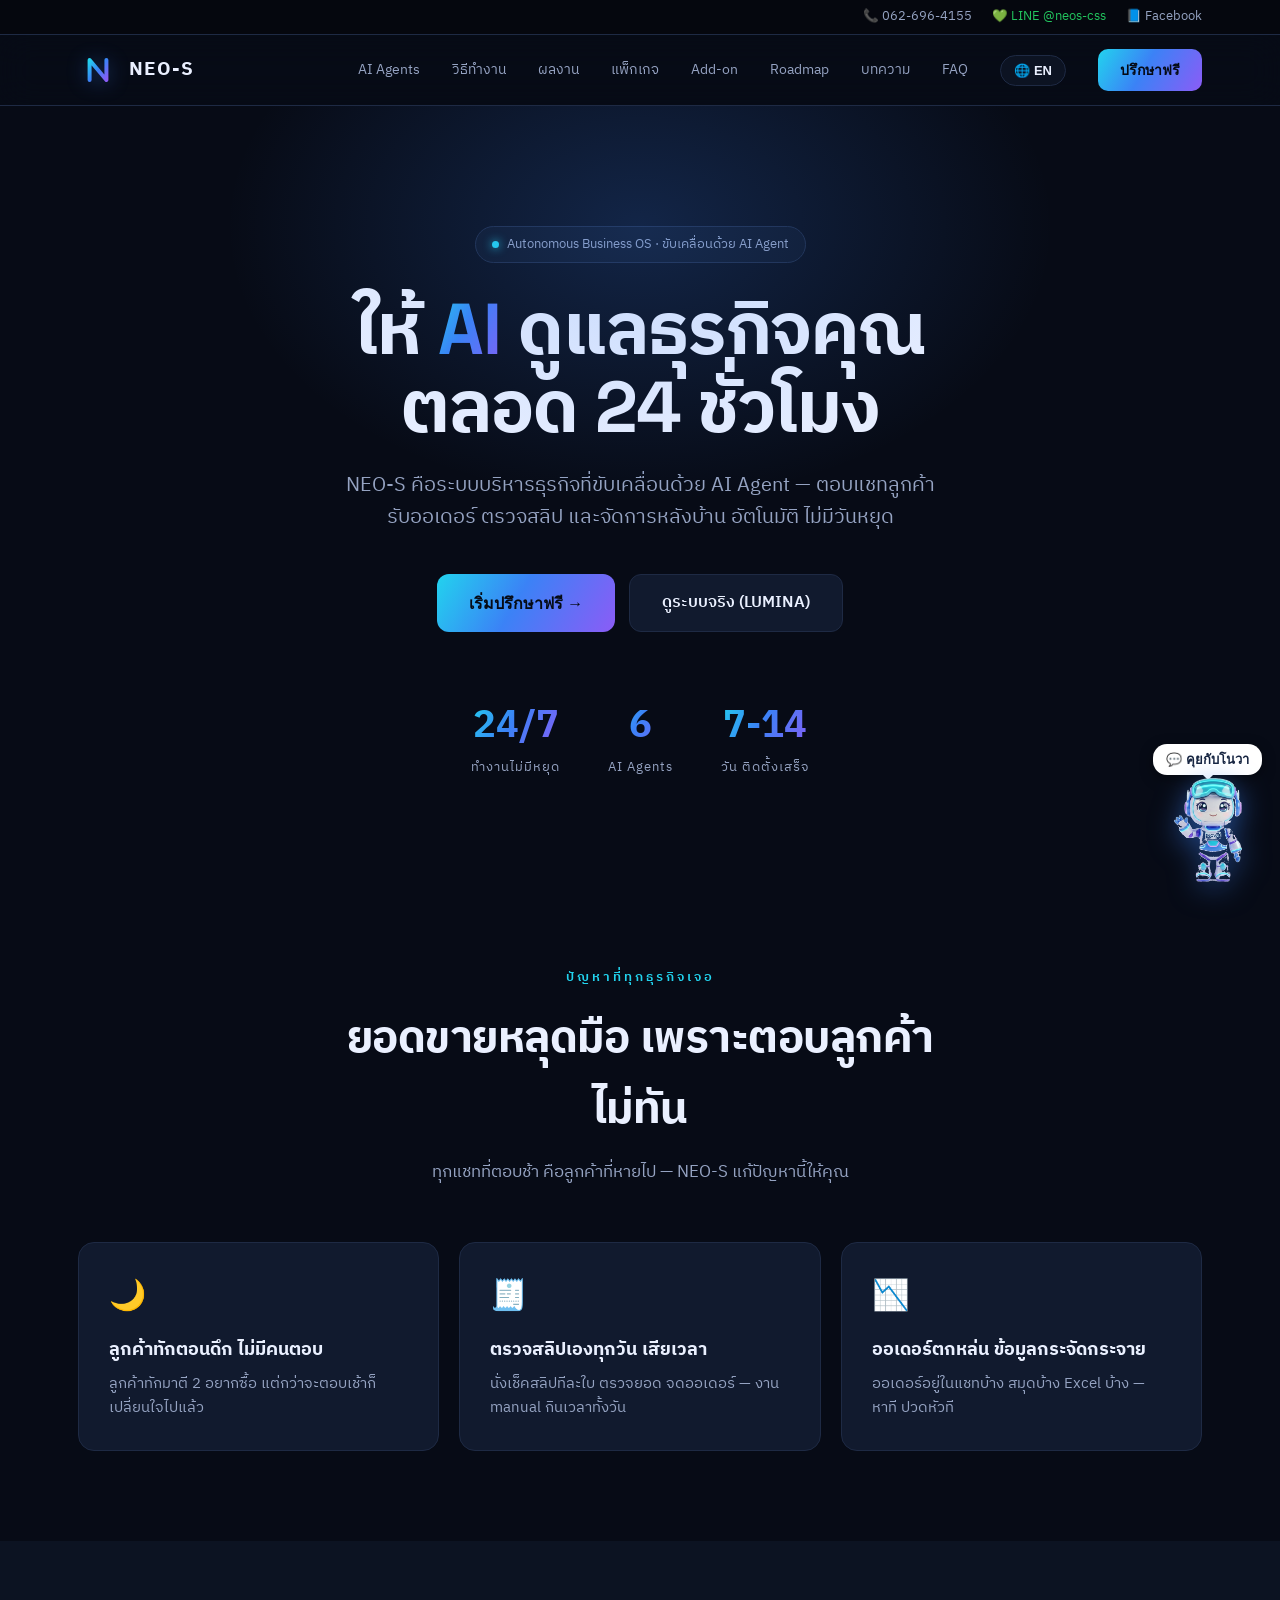
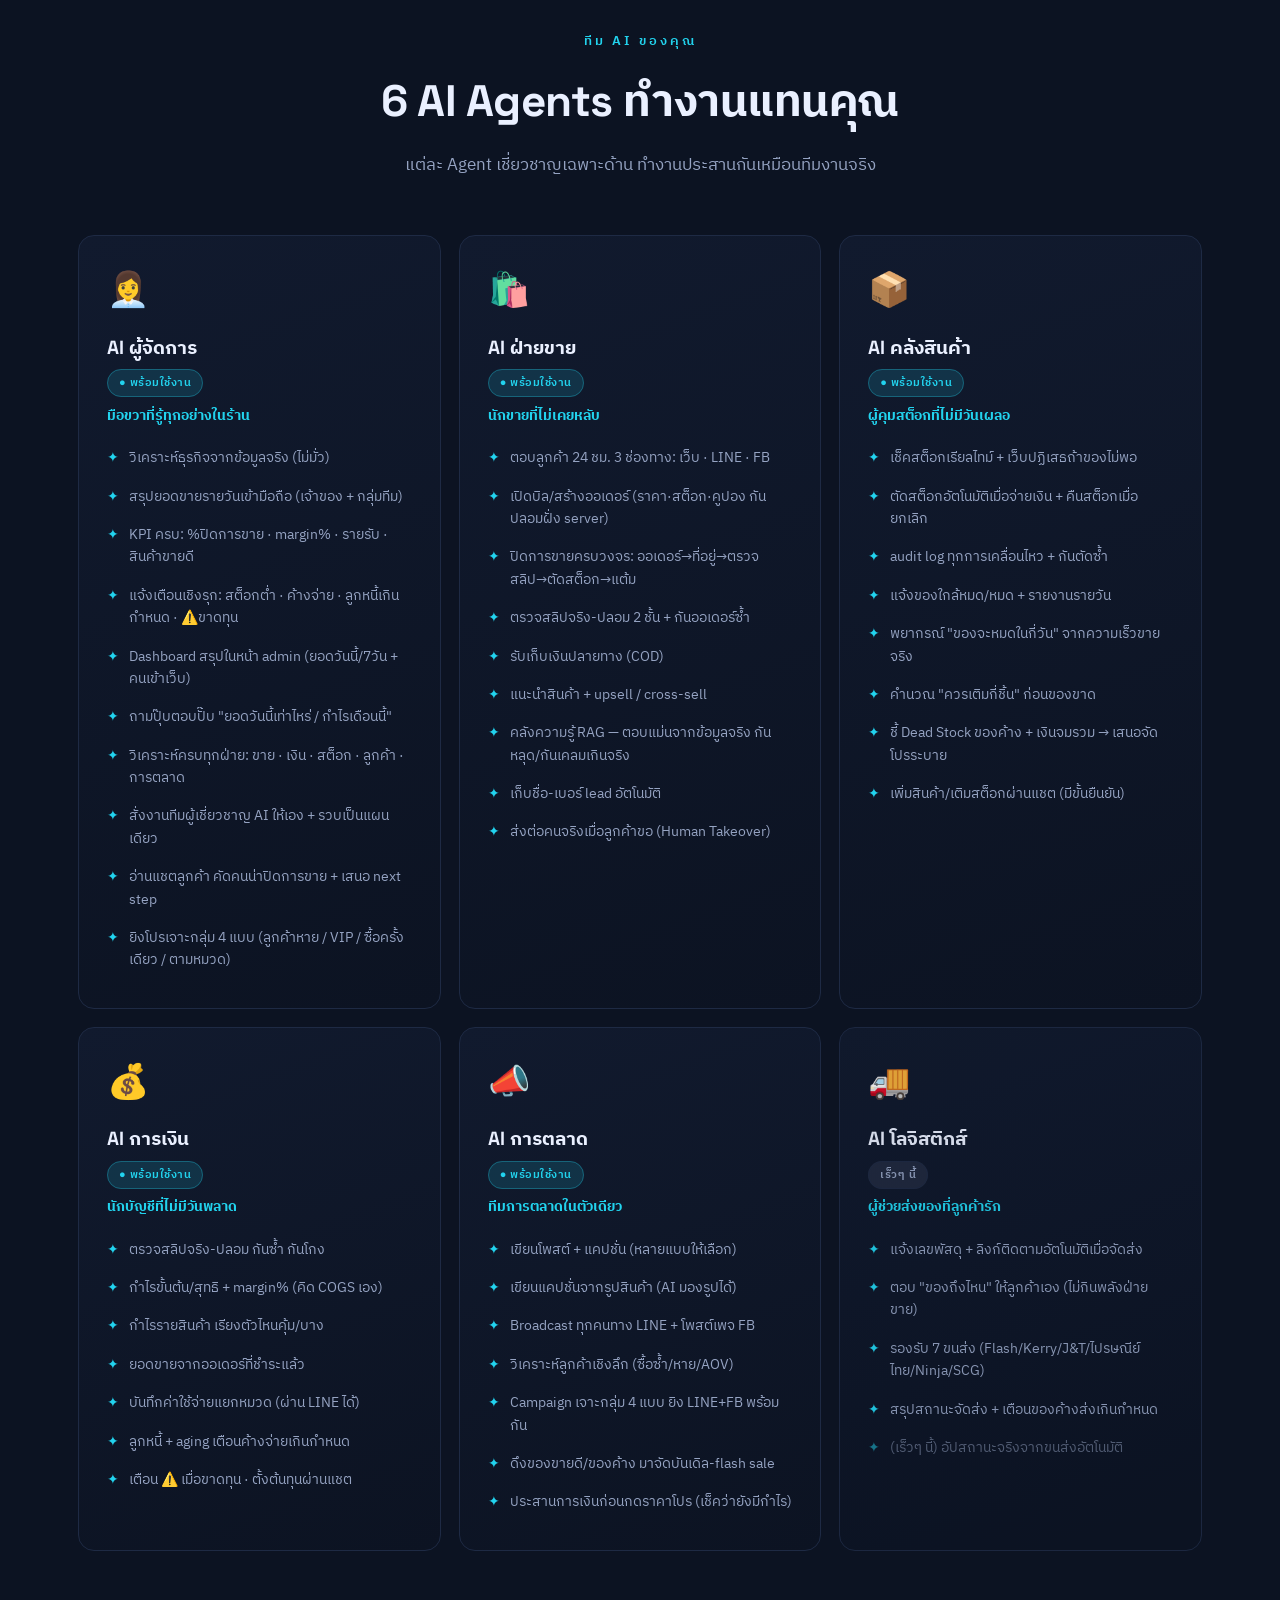
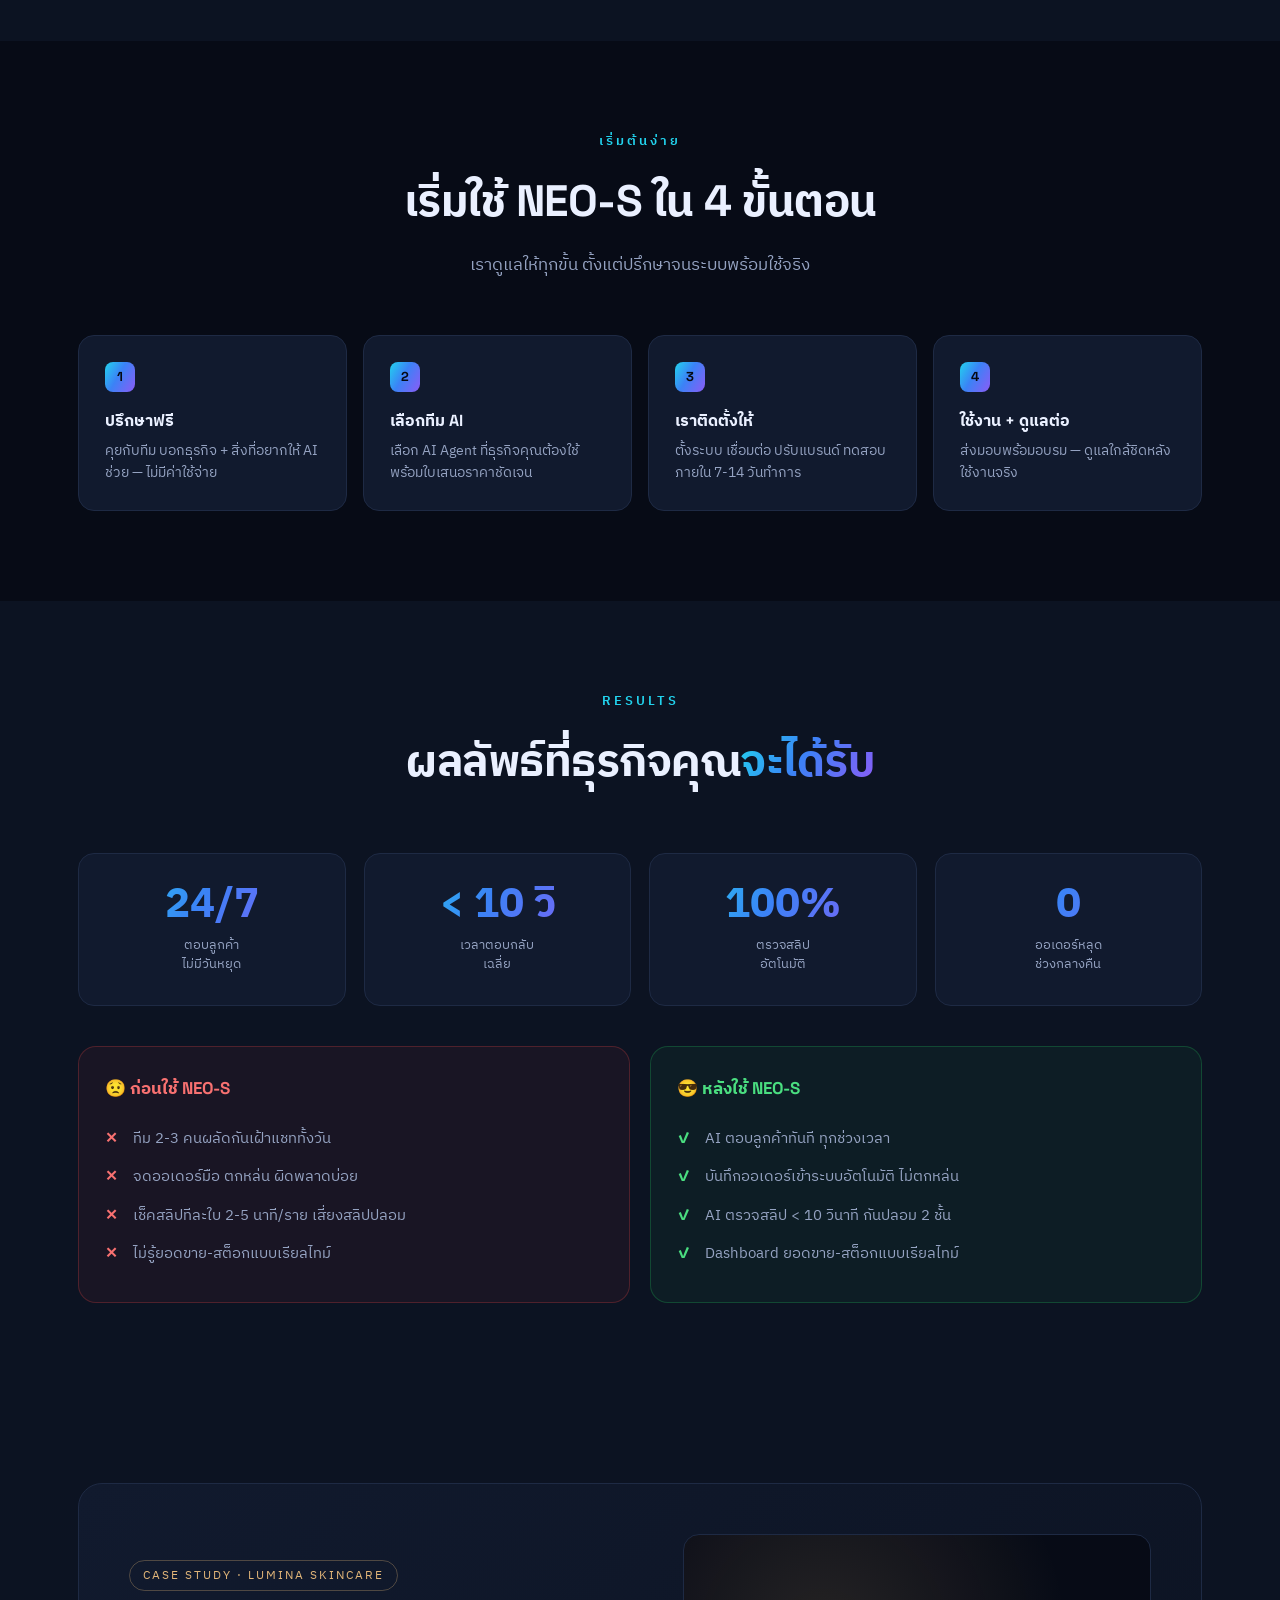
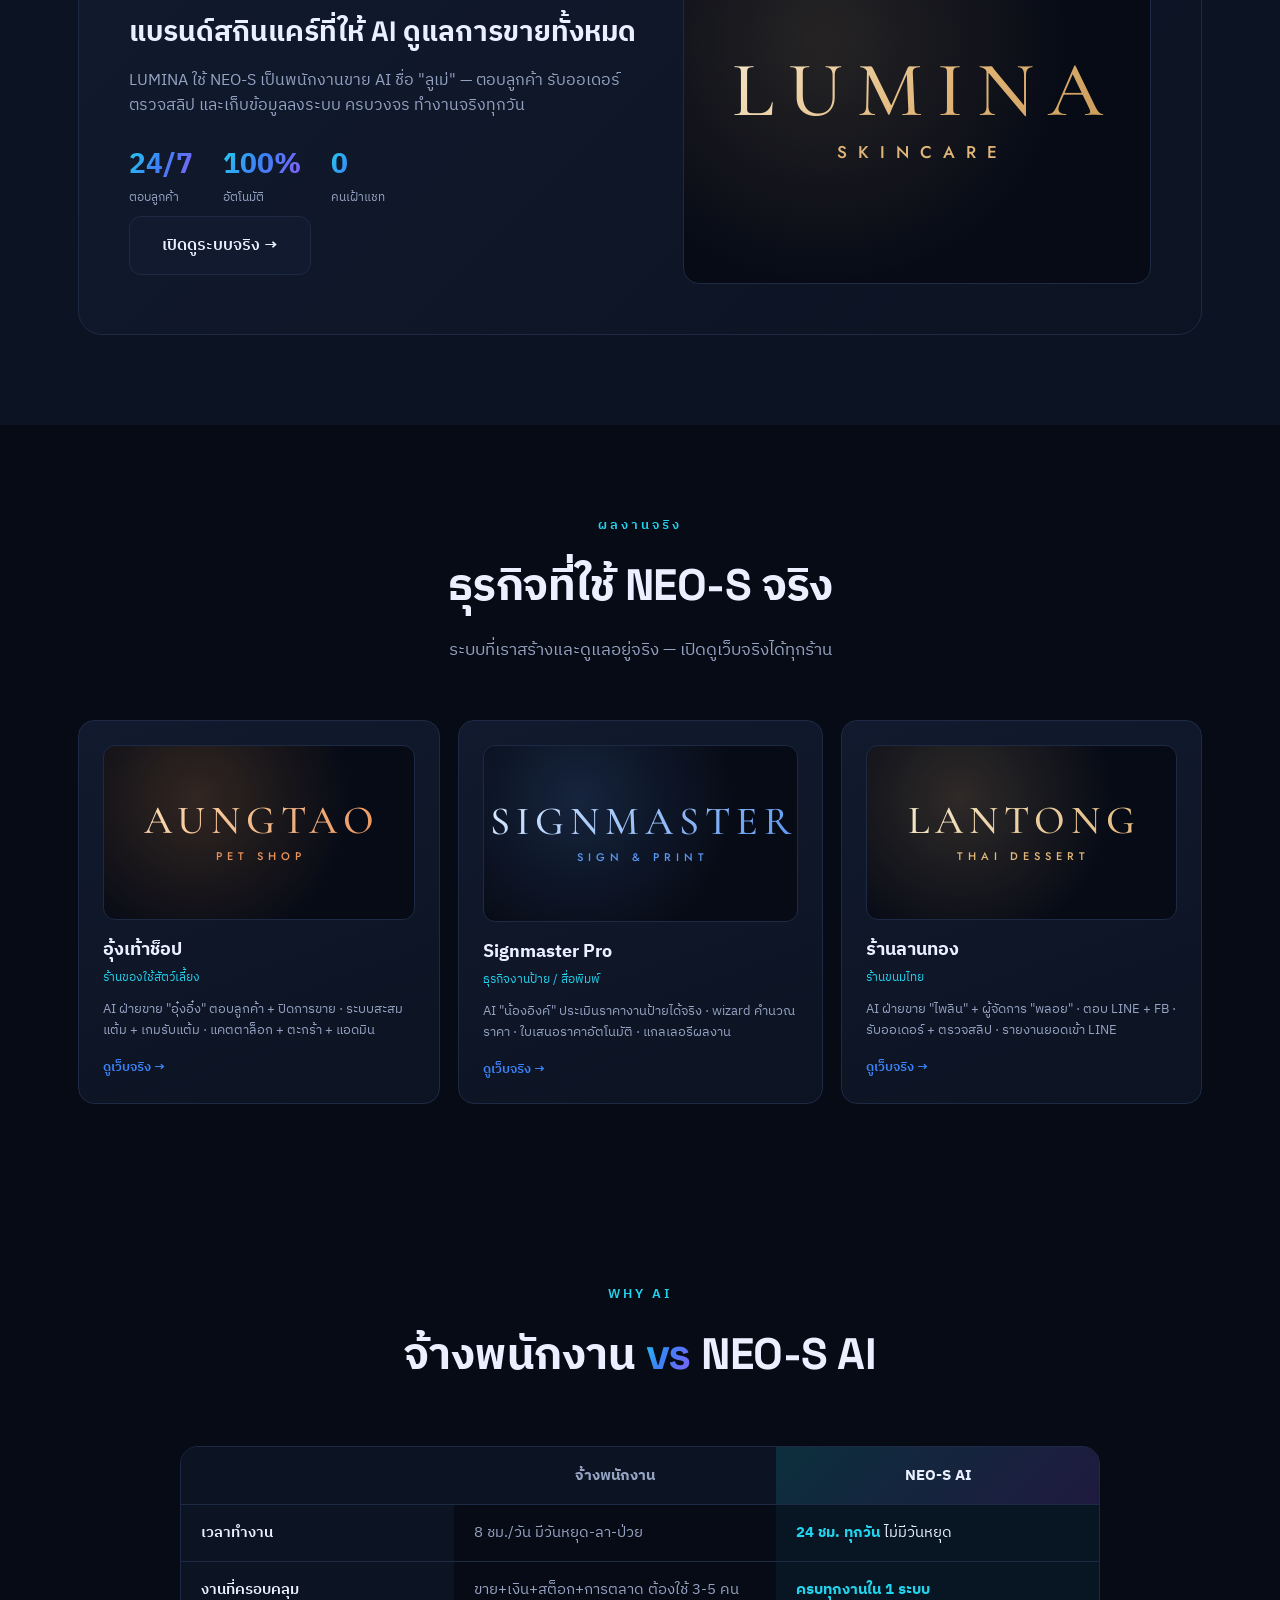
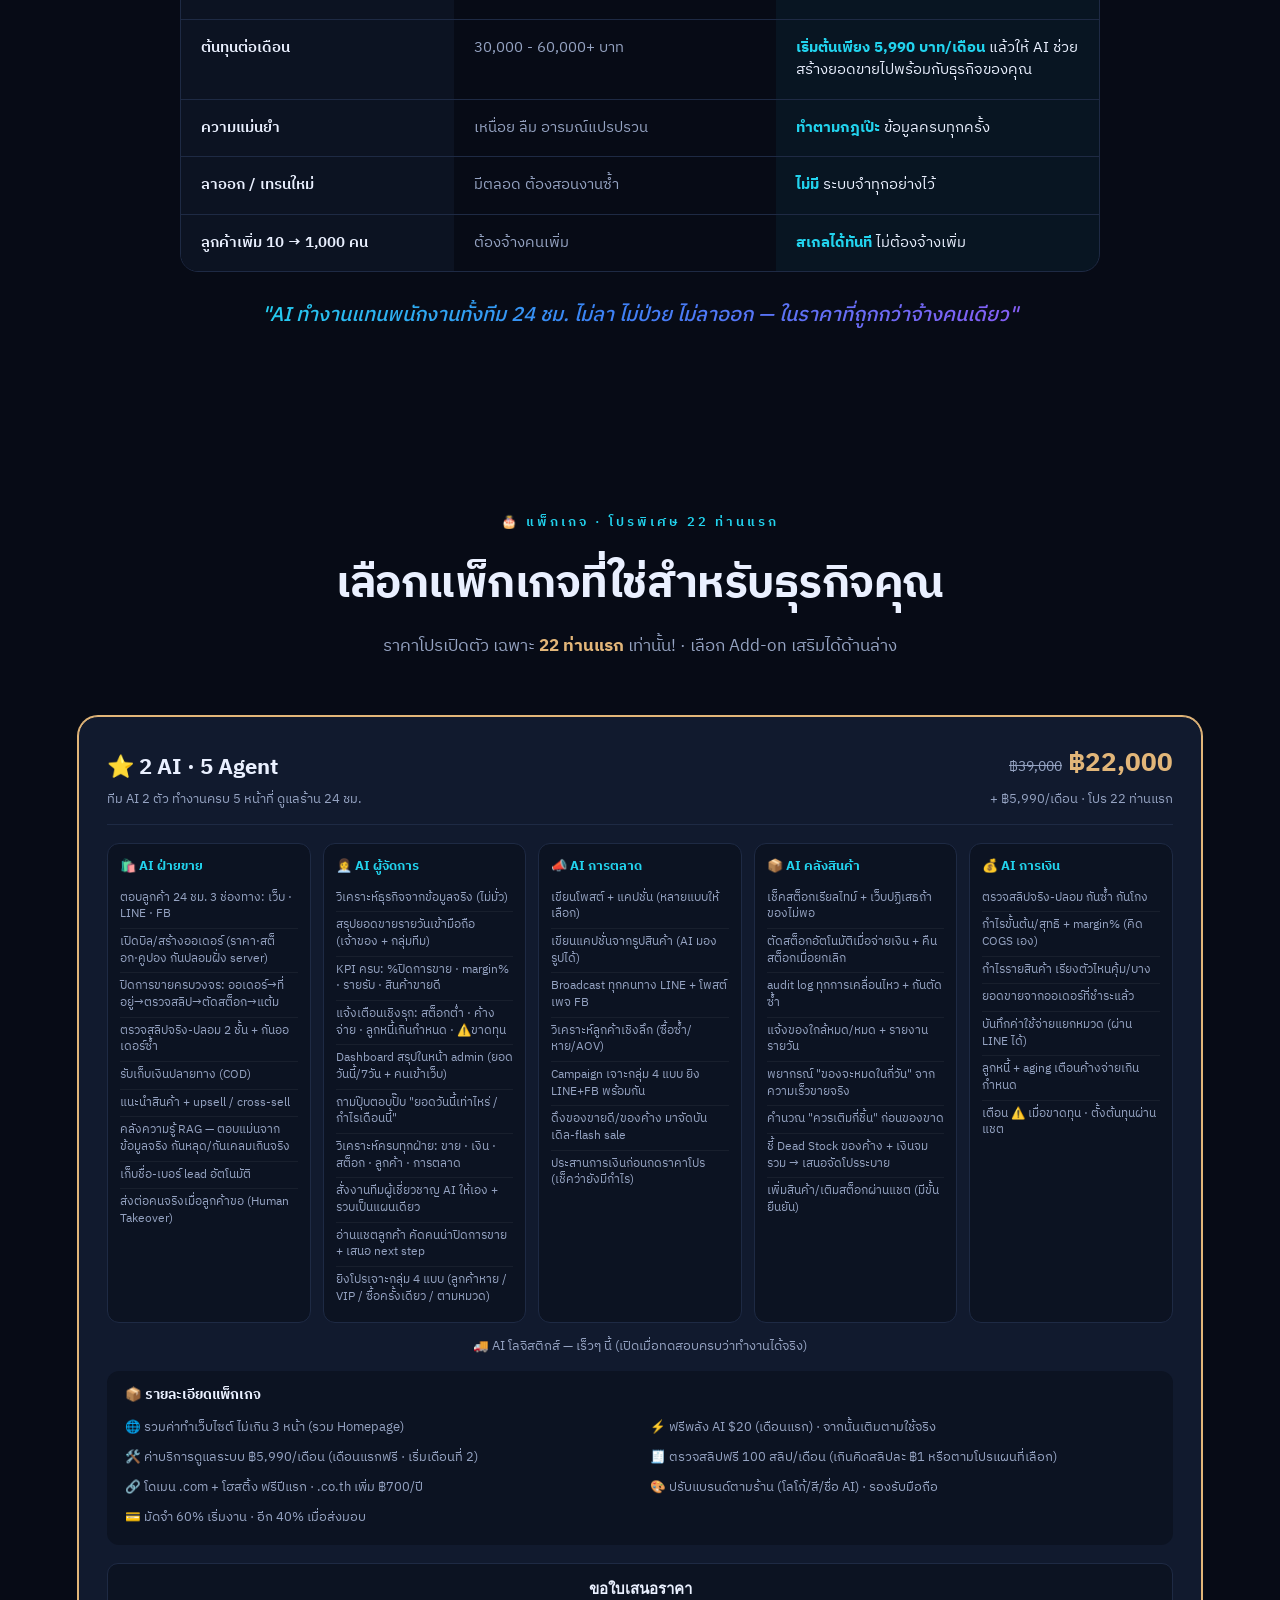
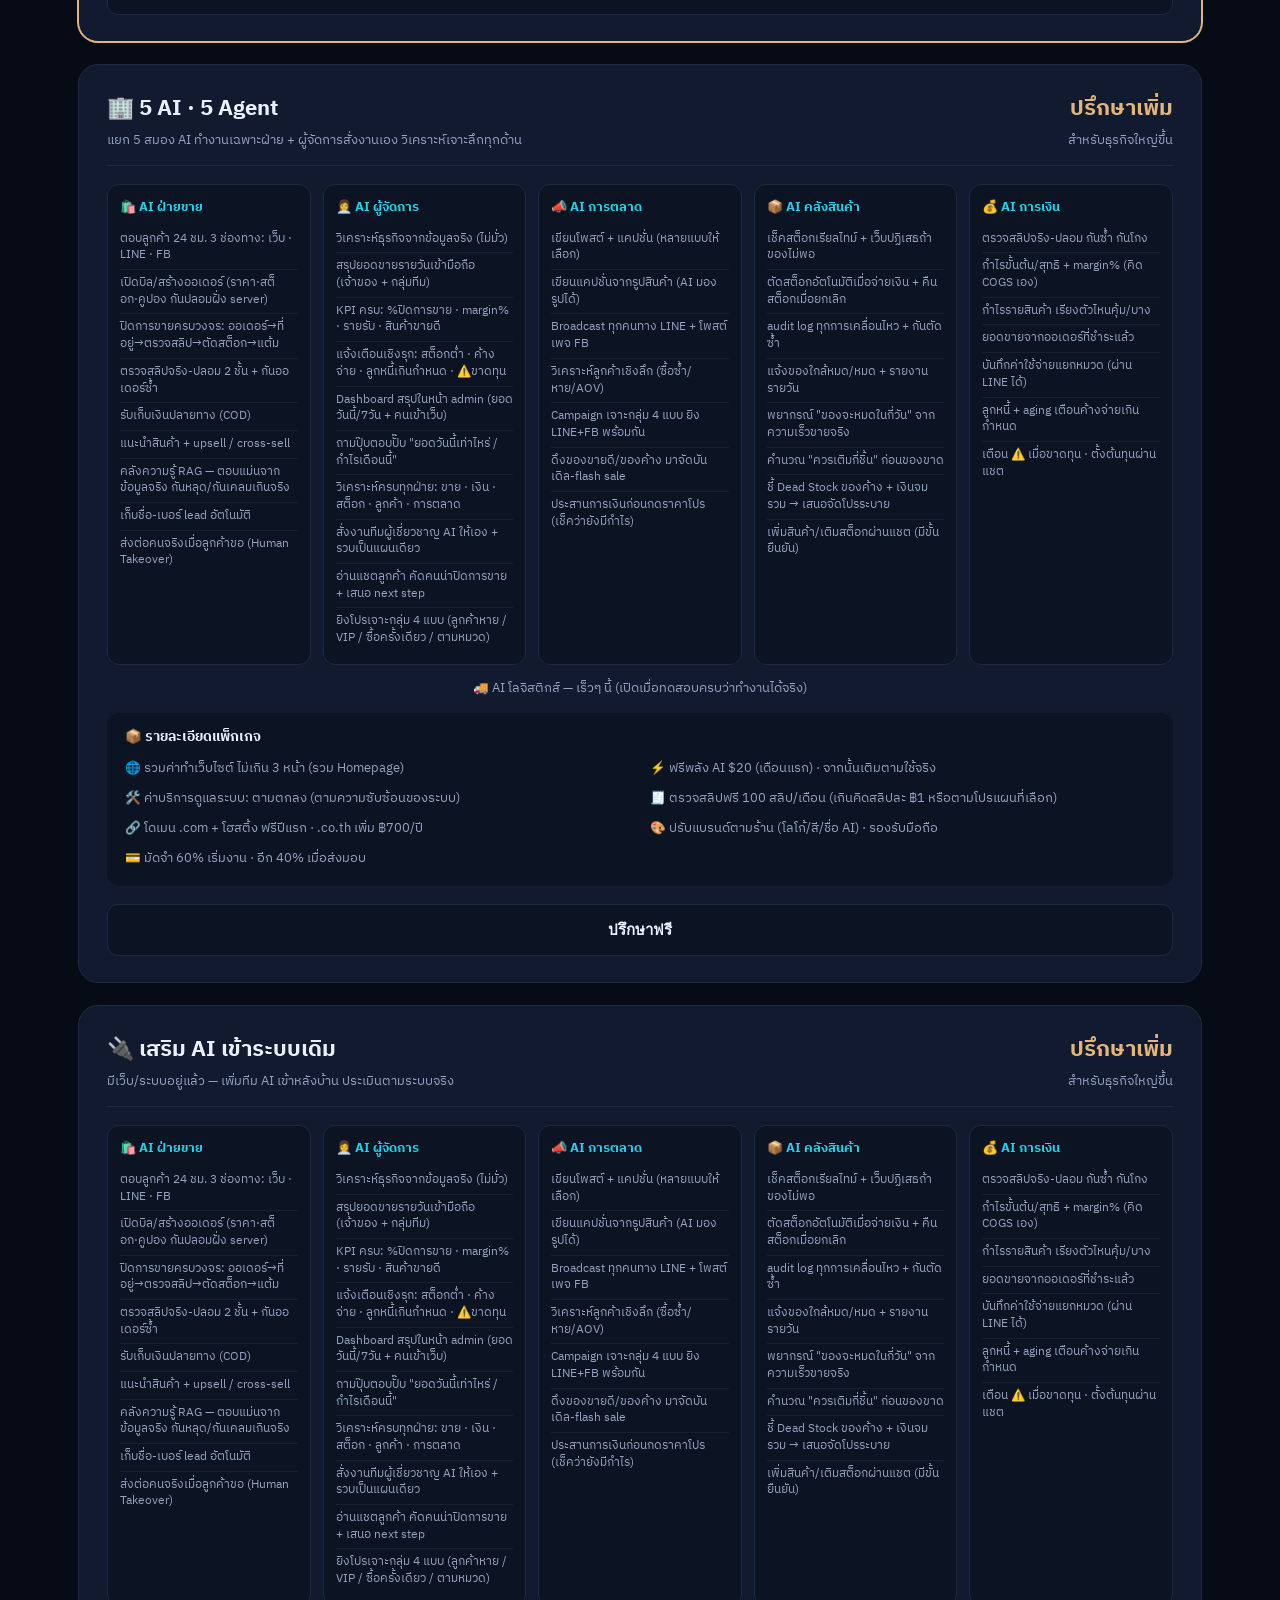
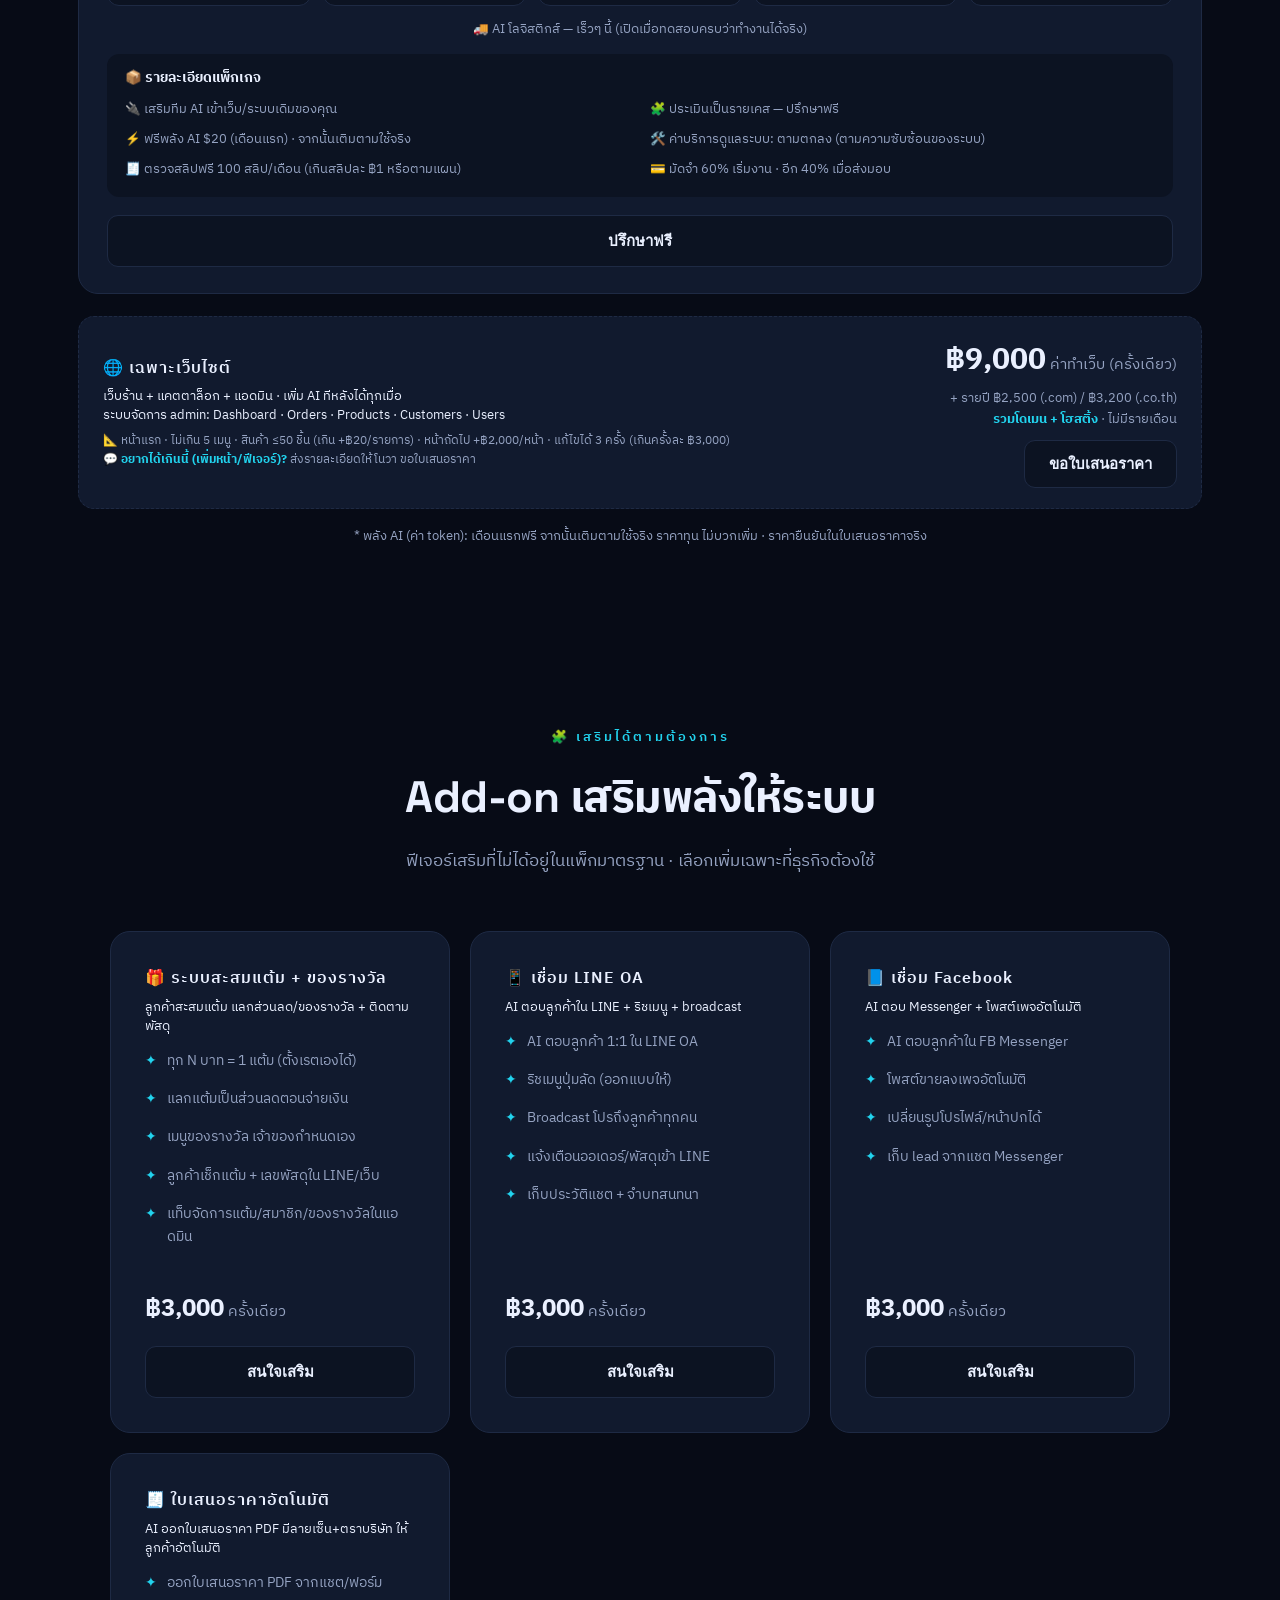
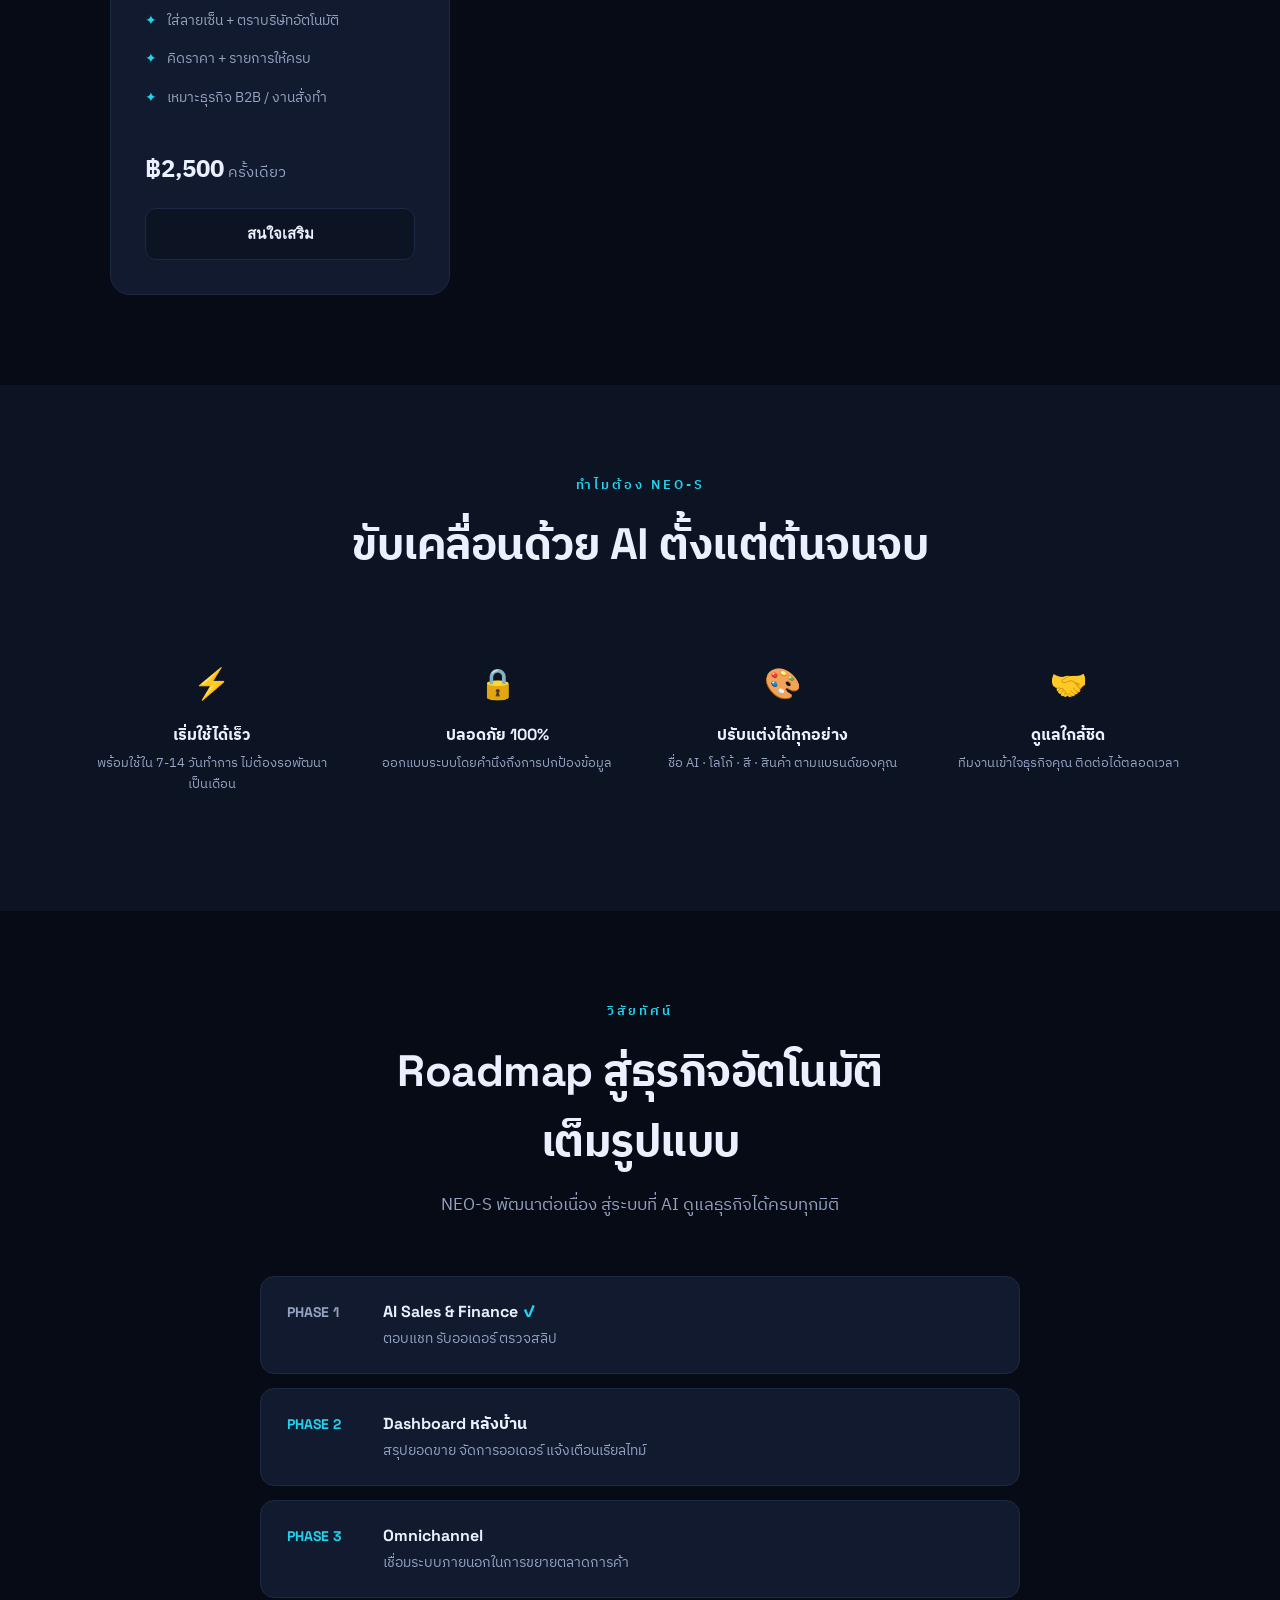
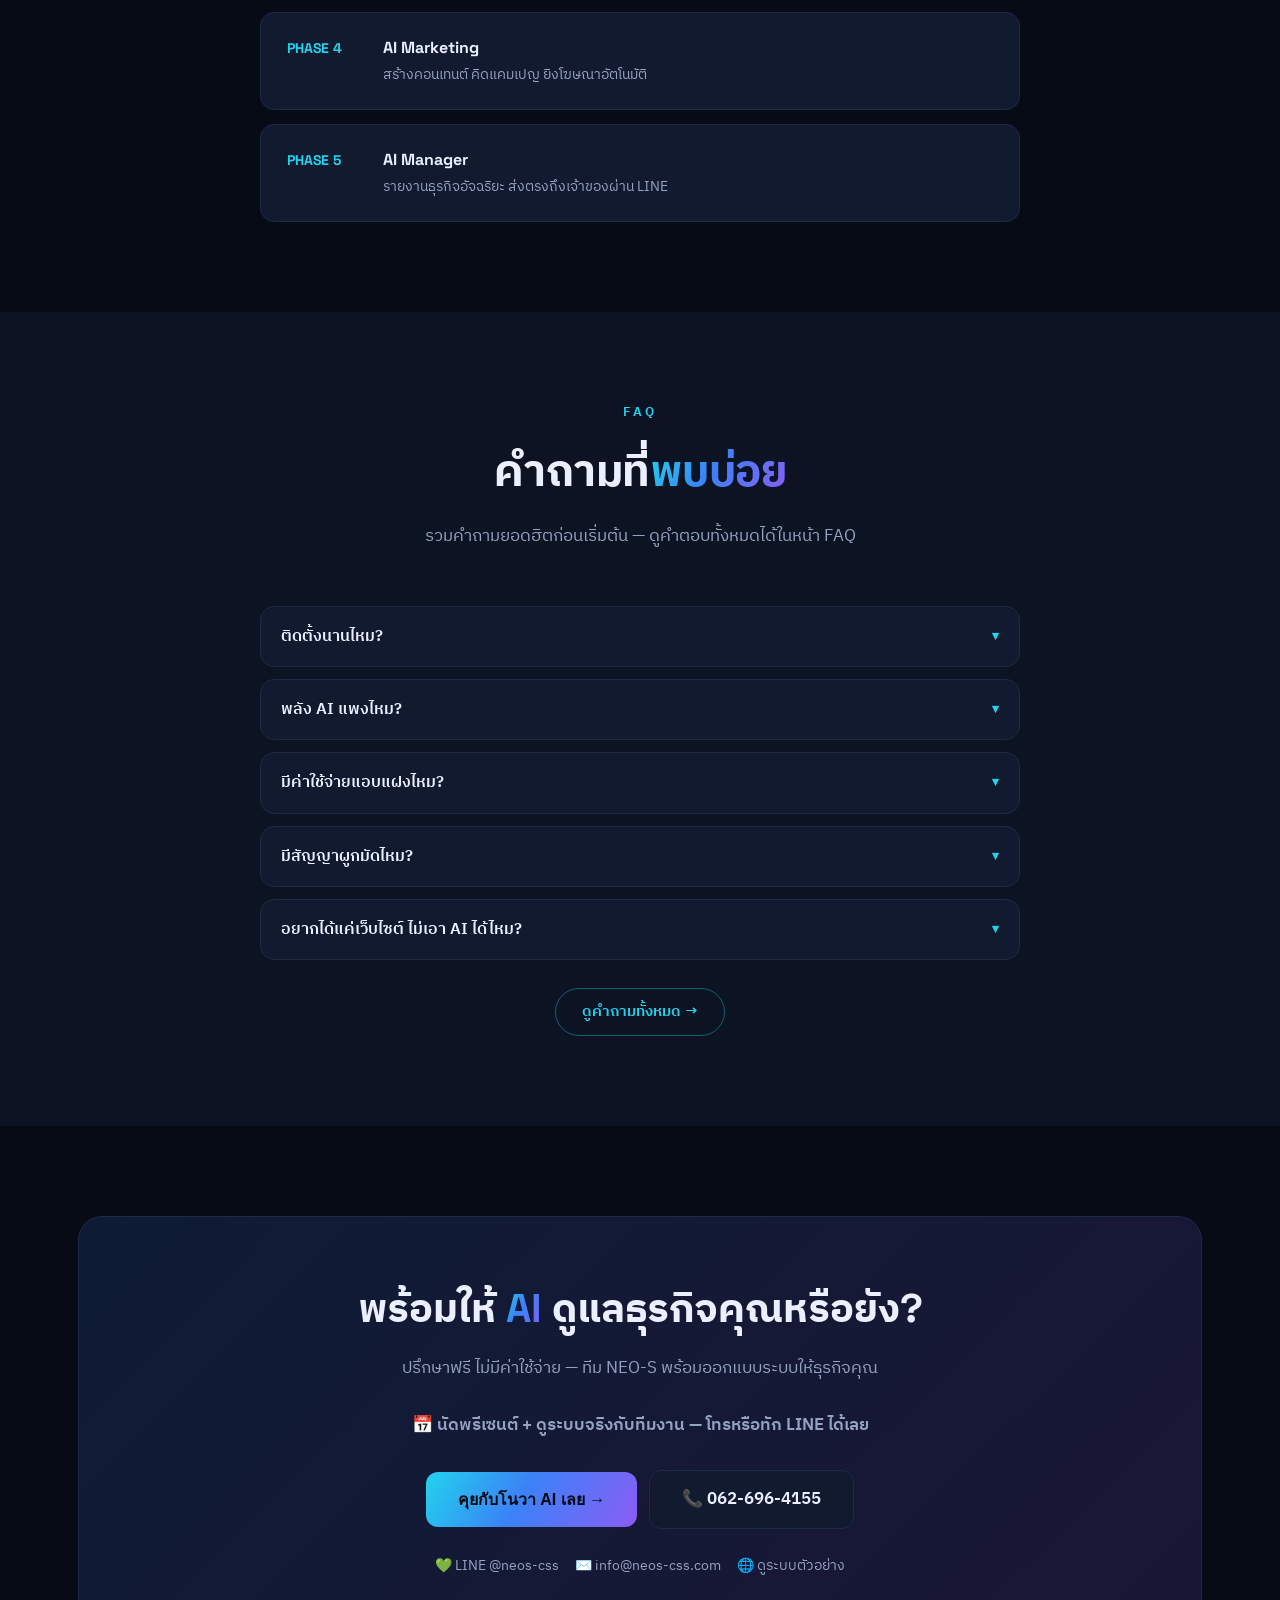
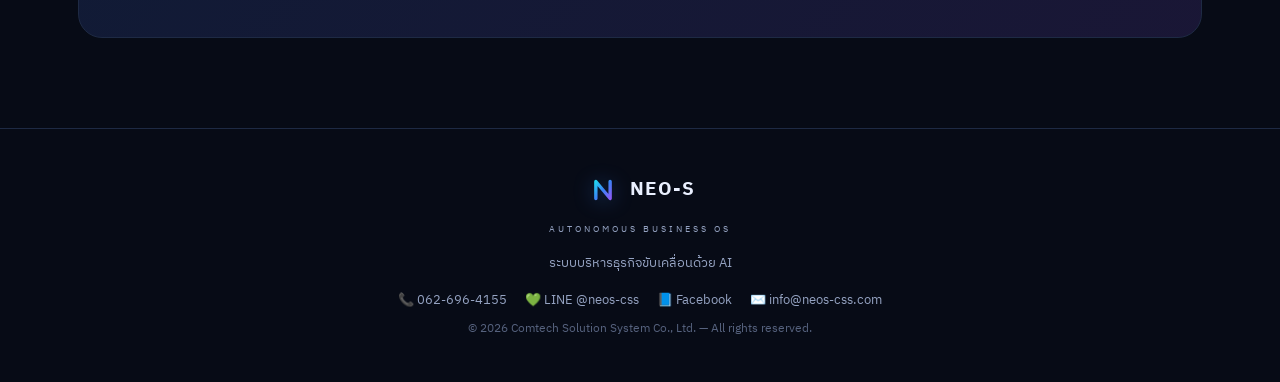
==== commit d15bcf57: "Quote refinements: extra page +2000/page (website), first month maintenance free (from month 2) Co-A" ====
--- a/index.html
+++ b/index.html
@@ -712,7 +712,7 @@
       <div>
         <div class="price-name" data-i18n="webonly.name">🌐 เฉพาะเว็บไซต์</div>
         <div class="pkg-tag" data-i18n="webonly.tag">เว็บร้าน + แคตตาล็อก + แอดมิน · เพิ่ม AI ทีหลังได้ทุกเมื่อ<br>ระบบจัดการ admin: Dashboard · Orders · Products · Customers · Users</div>
-        <div class="pkg-fit" style="margin-bottom:0" data-i18n="webonly.fit">📐 1 หน้า · ไม่เกิน 5 เมนู · สินค้าไม่เกิน 50 ชิ้น (เกินคิด ฿20/รายการ) · แก้ไขได้ 3 ครั้ง (เกินครั้งละ ฿3,000)<br>💬 <b style="color:var(--cyan)">อยากได้เกินนี้ (เพิ่มหน้า/ฟีเจอร์)?</b> ส่งรายละเอียดให้โนวา ขอใบเสนอราคา</div>
+        <div class="pkg-fit" style="margin-bottom:0" data-i18n="webonly.fit">📐 หน้าแรก · ไม่เกิน 5 เมนู · สินค้า ≤50 ชิ้น (เกิน +฿20/รายการ) · หน้าถัดไป +฿2,000/หน้า · แก้ไขได้ 3 ครั้ง (เกินครั้งละ ฿3,000)<br>💬 <b style="color:var(--cyan)">อยากได้เกินนี้ (เพิ่มหน้า/ฟีเจอร์)?</b> ส่งรายละเอียดให้โนวา ขอใบเสนอราคา</div>
       </div>
       <div style="text-align:right">
         <div class="price-num" style="font-size:30px">฿9,000<small data-i18n="webonly.once"> ค่าทำเว็บ (ครั้งเดียว)</small></div>
@@ -964,7 +964,7 @@
   'pricing.note':'* AI power (token cost): first month free, then top up at cost with no markup · final price confirmed in your quote',
   'works.eyebrow':'Real work','works.h2':'Businesses running on NEO-S','works.p':'Systems we built and actively maintain — open any live site to see for yourself',
   'webonly.name':'🌐 Website only','webonly.tag':'Online store + catalog + admin · add AI anytime later<br>Admin panel: Dashboard · Orders · Products · Customers · Users',
-  'webonly.fit':'📐 1 page · up to 5 menus · up to 50 products (extra ฿20/item) · 3 revisions (extra ฿3,000 each)<br>💬 <b style="color:var(--cyan)">Need more (extra pages/features)?</b> Send the details to Nova for a quote',
+  'webonly.fit':'📐 First page · up to 5 menus · ≤50 products (extra +฿20/item) · extra page +฿2,000 each · 3 revisions (extra ฿3,000 each)<br>💬 <b style="color:var(--cyan)">Need more (extra pages/features)?</b> Send the details to Nova for a quote',
   'webonly.once':' website build (one-time)',
   'webonly.monthly':'+ yearly ฿2,500 (.com) / ฿3,200 (.co.th)<br><b style="color:var(--cyan)">domain + hosting included</b> · no monthly fee',
   'webonly.btn':'Get a quote',
@@ -1464,7 +1464,7 @@
       '<div class="qm-pkg">🌐 ' + (en?'Website only':'เฉพาะเว็บไซต์') + ' — <b>฿9,000</b> <small>' + (en?'one-time':'ครั้งเดียว') + '</small></div>' +
       '<div class="qm-row"><label>' + (en?'Number of pages':'จำนวนหน้า') + '</label><input type="number" id="qmPages" min="1" value="1" oninput="updateQuoteTotal()"></div>' +
       '<div class="qm-row"><label>' + (en?'Approx. products':'จำนวนสินค้าโดยประมาณ') + '</label><input type="number" id="qmProducts" min="0" value="50" oninput="updateQuoteTotal()"></div>' +
-      '<div class="qm-hint">' + (en?'Base covers up to 5 menus & 50 products · extra products +฿20 each · .com domain free / .co.th +฿700/yr':'ฐานครอบคลุม ≤5 เมนู & 50 สินค้า · เกินคิด +฿20/รายการ · โดเมน .com ฟรี / .co.th +฿700/ปี') + '</div>';
+      '<div class="qm-hint">' + (en?'Base = 1st page + up to 50 products · extra page +฿2,000 each · extra products +฿20 each · .com domain free / .co.th +฿700/yr':'ฐาน = หน้าแรก + สินค้า ≤50 · หน้าเพิ่ม +฿2,000/หน้า · สินค้าเกิน +฿20/รายการ · โดเมน .com ฟรี / .co.th +฿700/ปี') + '</div>';
   } else if (qmType === '2ai5'){
     body.innerHTML =
       '<div class="qm-pkg">⭐ 2 AI · 5 Agent — <b>฿22,000</b> <small>(' + (en?'from':'จาก') + ' ฿39,000) + ฿5,990/' + (en?'mo':'เดือน') + '</small></div>' +
@@ -1480,10 +1480,15 @@
   const t = document.getElementById('qmTotal');
   let install = 0, monthly = 0, note = '';
   if (qmType === 'webonly'){
+    const pages = parseInt((document.getElementById('qmPages')||{}).value, 10) || 1;
     const prod = parseInt((document.getElementById('qmProducts')||{}).value, 10) || 0;
+    const exPage = Math.max(0, pages - 1);
     const over = Math.max(0, prod - 50);
-    install = 9000 + over * 20;
-    if (over > 0) note = en ? ('incl. '+over+' extra products') : ('รวมสินค้าเกิน '+over+' รายการ');
+    install = 9000 + exPage * 2000 + over * 20;
+    const parts = [];
+    if (exPage > 0) parts.push(en ? (exPage+' extra pages') : ('หน้าเพิ่ม '+exPage+' หน้า'));
+    if (over > 0) parts.push(en ? (over+' extra products') : ('สินค้าเกิน '+over+' รายการ'));
+    note = parts.join(' · ');
   } else if (qmType === '2ai5'){
     install = 22000; monthly = 5990;
     document.querySelectorAll('.qm-addcb:checked').forEach(function(cb){ install += Number(qmAddons()[cb.dataset.i].price) || 0; });
@@ -1494,14 +1499,16 @@
   if (qmType === 'webonly'){
     const pages = parseInt((document.getElementById('qmPages')||{}).value, 10) || 1;
     const prod = parseInt((document.getElementById('qmProducts')||{}).value, 10) || 0;
+    const exPage = Math.max(0, pages - 1);
     const over = Math.max(0, prod - 50);
-    const items = [{ desc:'เว็บไซต์ร้าน + แคตตาล็อก + ระบบแอดมิน', subs:[pages+' หน้า · สินค้าประมาณ '+prod+' รายการ','รวมโดเมน .com + Hosting ปีแรก'], qty:1, unit:'เว็บ', price:9000 }];
+    const items = [{ desc:'เว็บไซต์ร้าน + แคตตาล็อก + ระบบแอดมิน (หน้าแรก)', subs:['สินค้าประมาณ '+prod+' รายการ','รวมโดเมน .com + Hosting ปีแรก'], qty:1, unit:'เว็บ', price:9000 }];
+    if (exPage > 0) items.push({ desc:'หน้าเพิ่มเติม', subs:[], qty:exPage, unit:'หน้า', price:2000 });
     if (over > 0) items.push({ desc:'สินค้าเกิน 50 รายการ', subs:[], qty:over, unit:'รายการ', price:20 });
     return { items, monthlyNote:'• ไม่มีค่ารายเดือน · เพิ่ม AI ทีหลังได้ทุกเมื่อ' };
   }
   const items = [{ desc:'2 AI · 5 Agent — พัฒนาระบบพร้อมติดตั้ง', subs:['ทีม AI ครบ 5 หน้าที่ (ขาย/ผู้จัดการ/การเงิน/คลัง/การตลาด)','+ เว็บไซต์ร้าน + ระบบแอดมิน','โปรเปิดตัว 22 ท่านแรก (จากปกติ ฿39,000)'], qty:1, unit:'ระบบ', price:22000 }];
   document.querySelectorAll('.qm-addcb:checked').forEach(function(cb){ const a = qmAddons()[cb.dataset.i]; items.push({ desc:'Add-on: '+a.name, subs:[], qty:1, unit:'ระบบ', price:Number(a.price)||0 }); });
-  return { items, monthlyNote:'• ค่าบริการดูแลระบบ ฿5,990/เดือน (เริ่มนับหลังส่งมอบ)\n• มัดจำ 60% เริ่มงาน · อีก 40% เมื่อส่งมอบ' };
+  return { items, monthlyNote:'• ค่าบริการดูแลระบบ ฿5,990/เดือน — เดือนแรกฟรี เริ่มเก็บเดือนที่ 2\n• มัดจำ 60% เริ่มงาน · อีก 40% เมื่อส่งมอบ' };
 }
 async function submitQuote(){
   const en = (typeof LANG !== 'undefined') && LANG === 'en';
@@ -1997,7 +2004,7 @@
 /* ===== ชั้น 2 (ดีไซน์ใหม่ 6กค): การ์ดแพ็กแบบตาราง 5 ตำแหน่ง + footer "มีอะไรให้บ้าง" (ตามภาพ Nutt) ===== */
 function buildIncluded(p, en){
   const maint = p.maint
-    ? (en ? 'System maintenance ฿' + p.maint.toLocaleString() + '/month' : 'ค่าบริการดูแลระบบ ฿' + p.maint.toLocaleString() + '/เดือน')
+    ? (en ? 'System maintenance ฿' + p.maint.toLocaleString() + '/month (1st month free · from month 2)' : 'ค่าบริการดูแลระบบ ฿' + p.maint.toLocaleString() + '/เดือน (เดือนแรกฟรี · เริ่มเดือนที่ 2)')
     : (en ? 'System maintenance: as agreed (by system complexity)' : 'ค่าบริการดูแลระบบ: ตามตกลง (ตามความซับซ้อนของระบบ)');
   if (p.kind === 'integrate'){
     return en
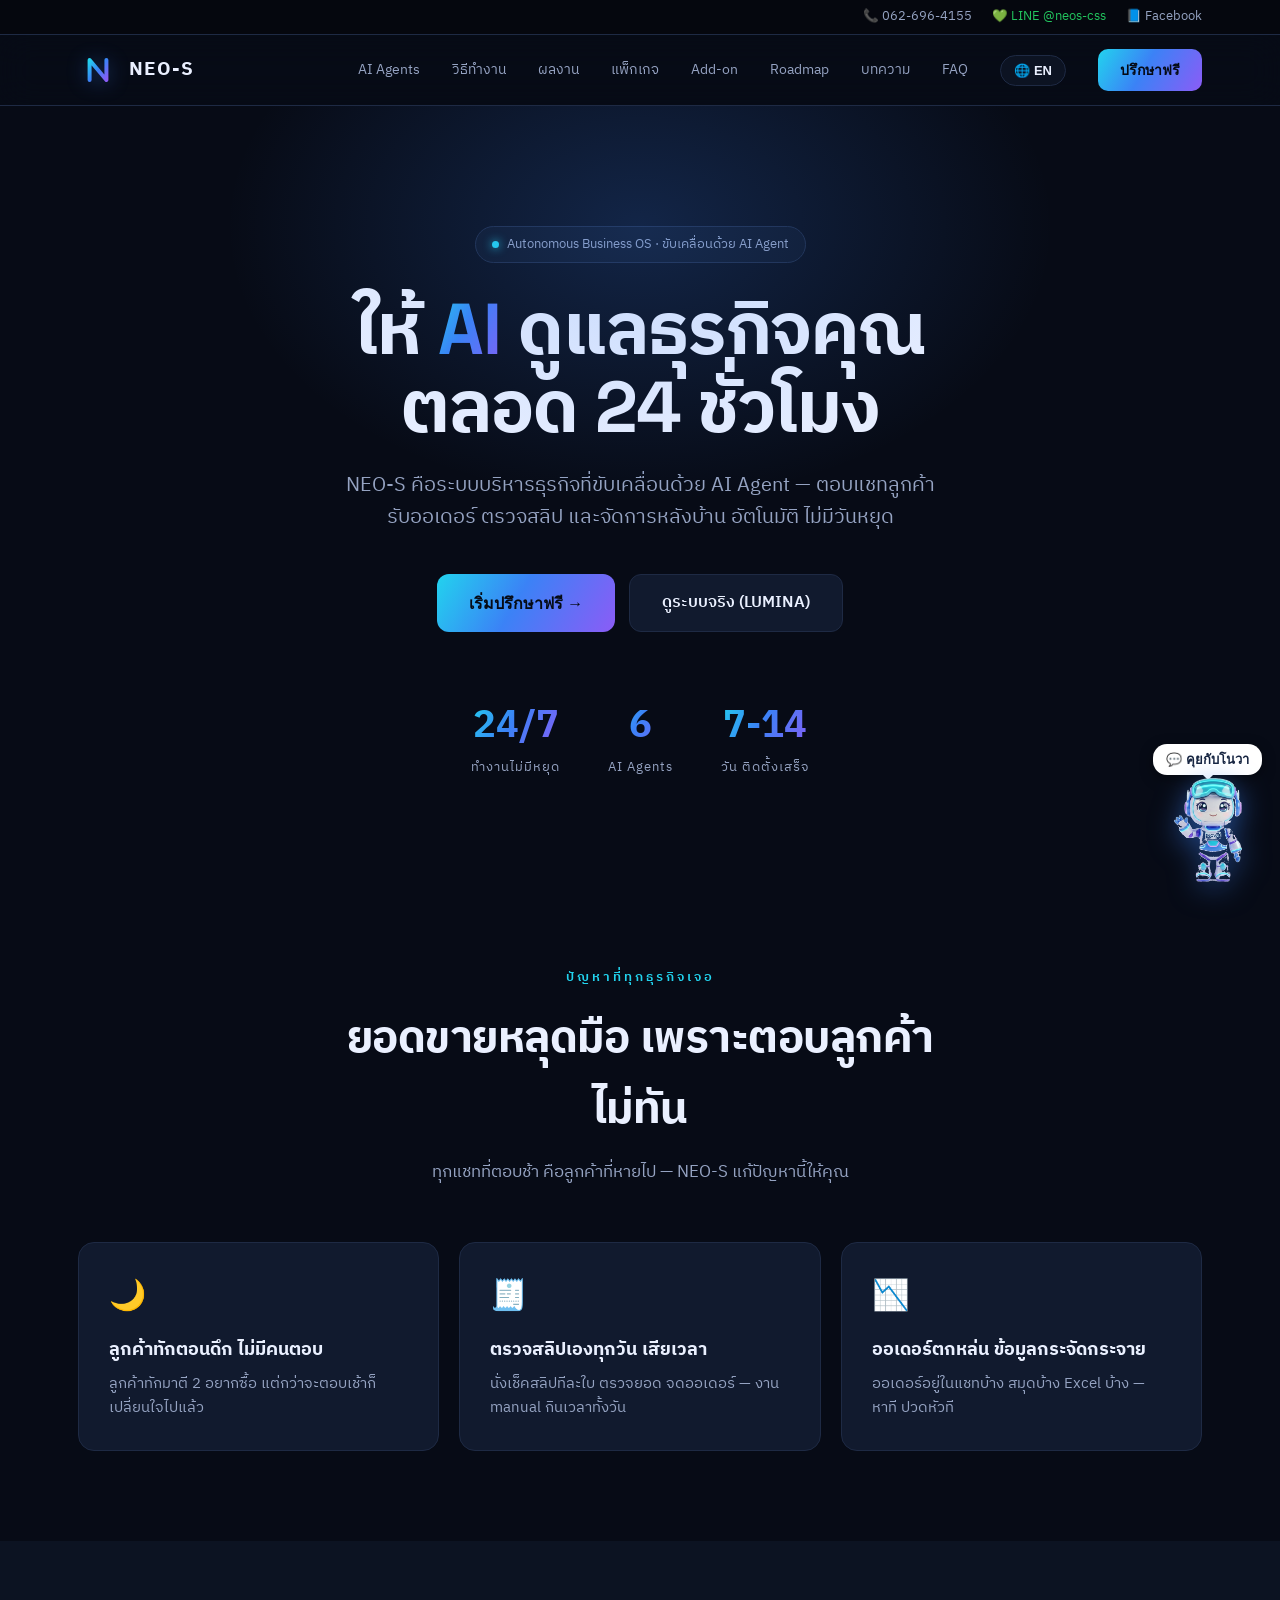
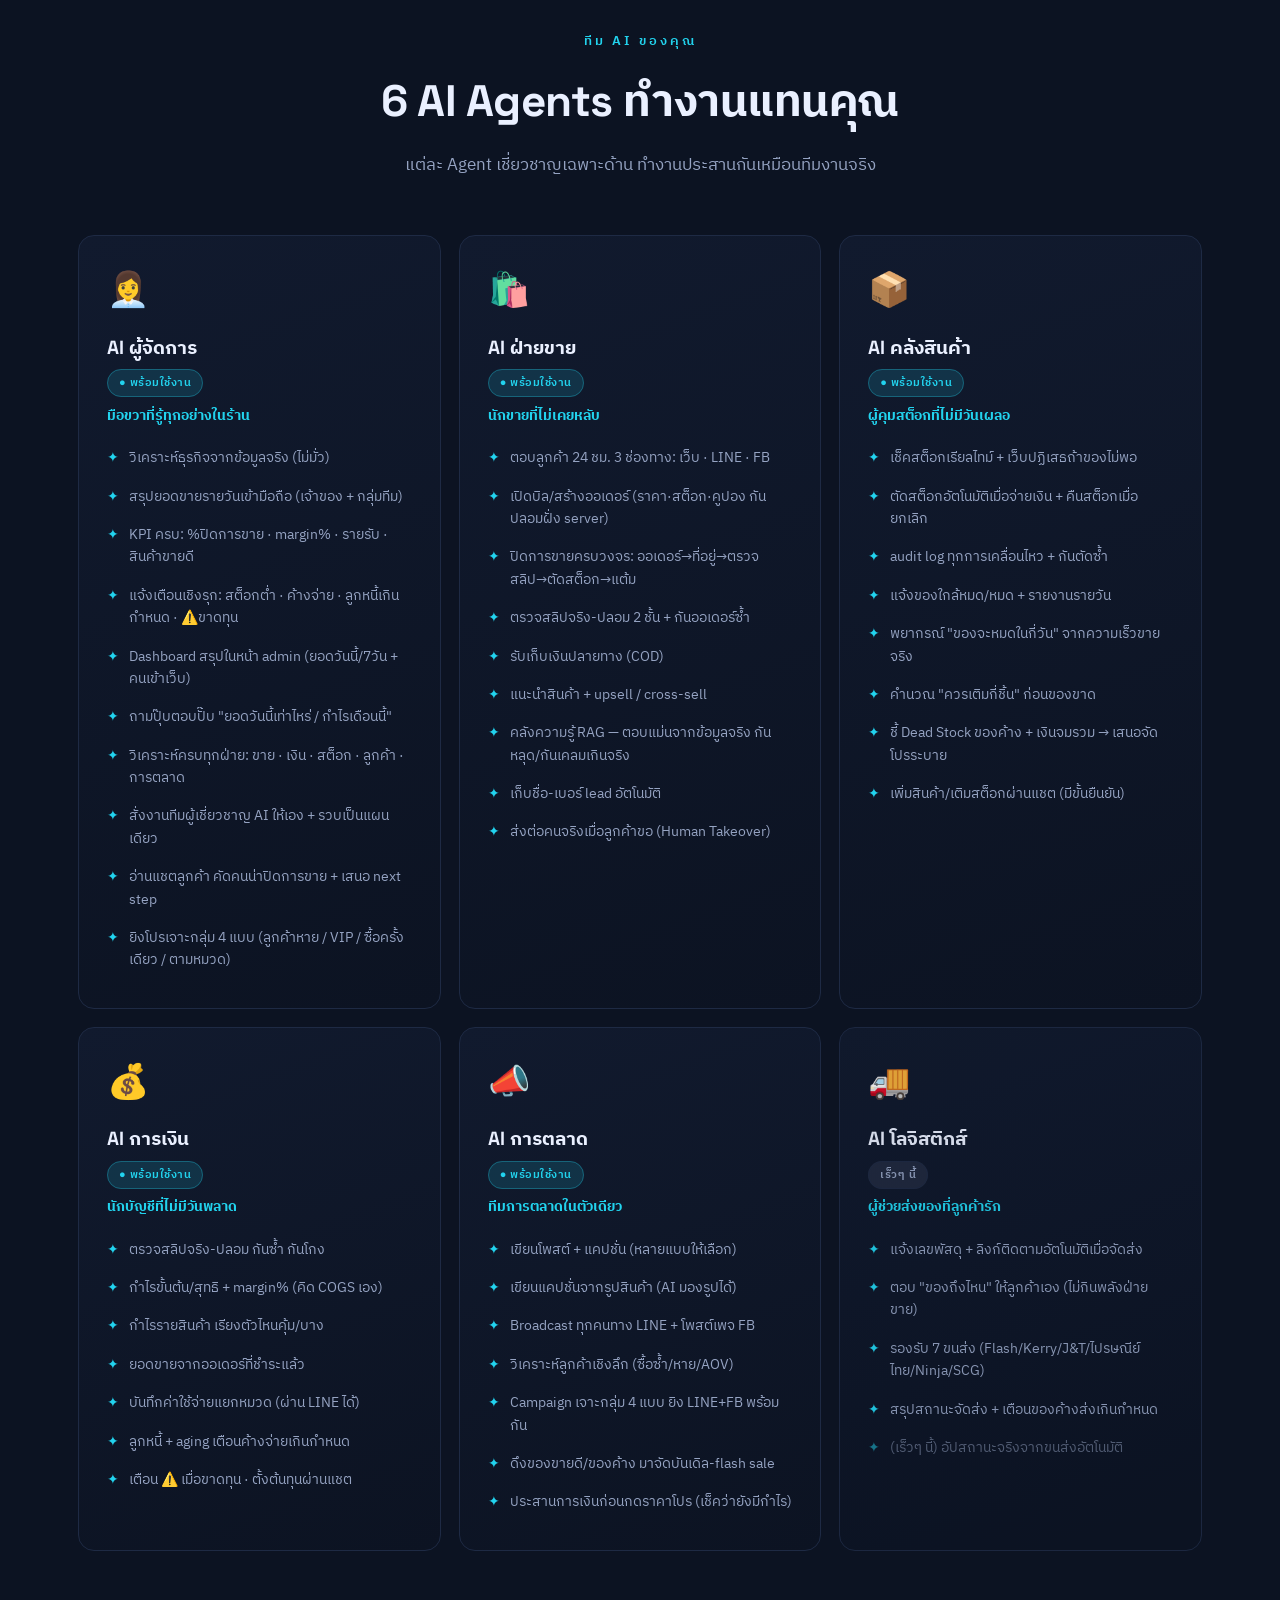
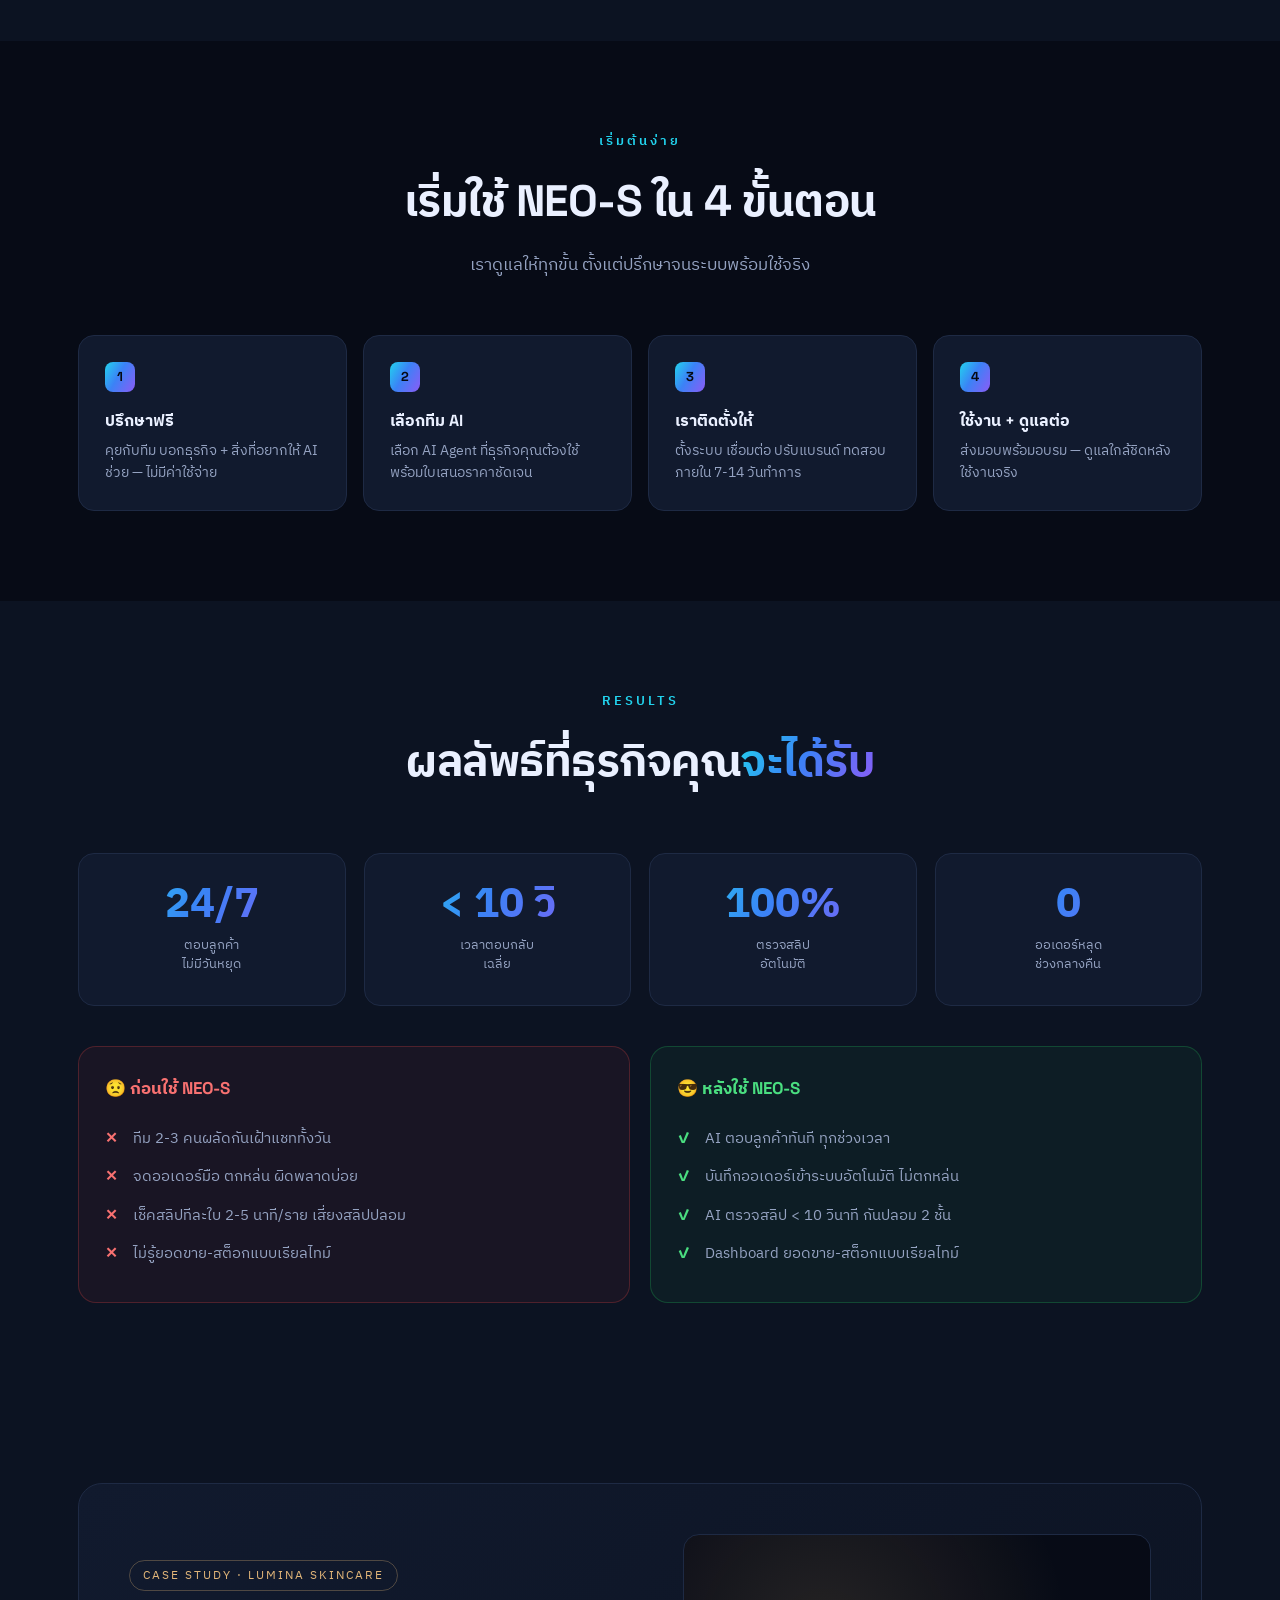
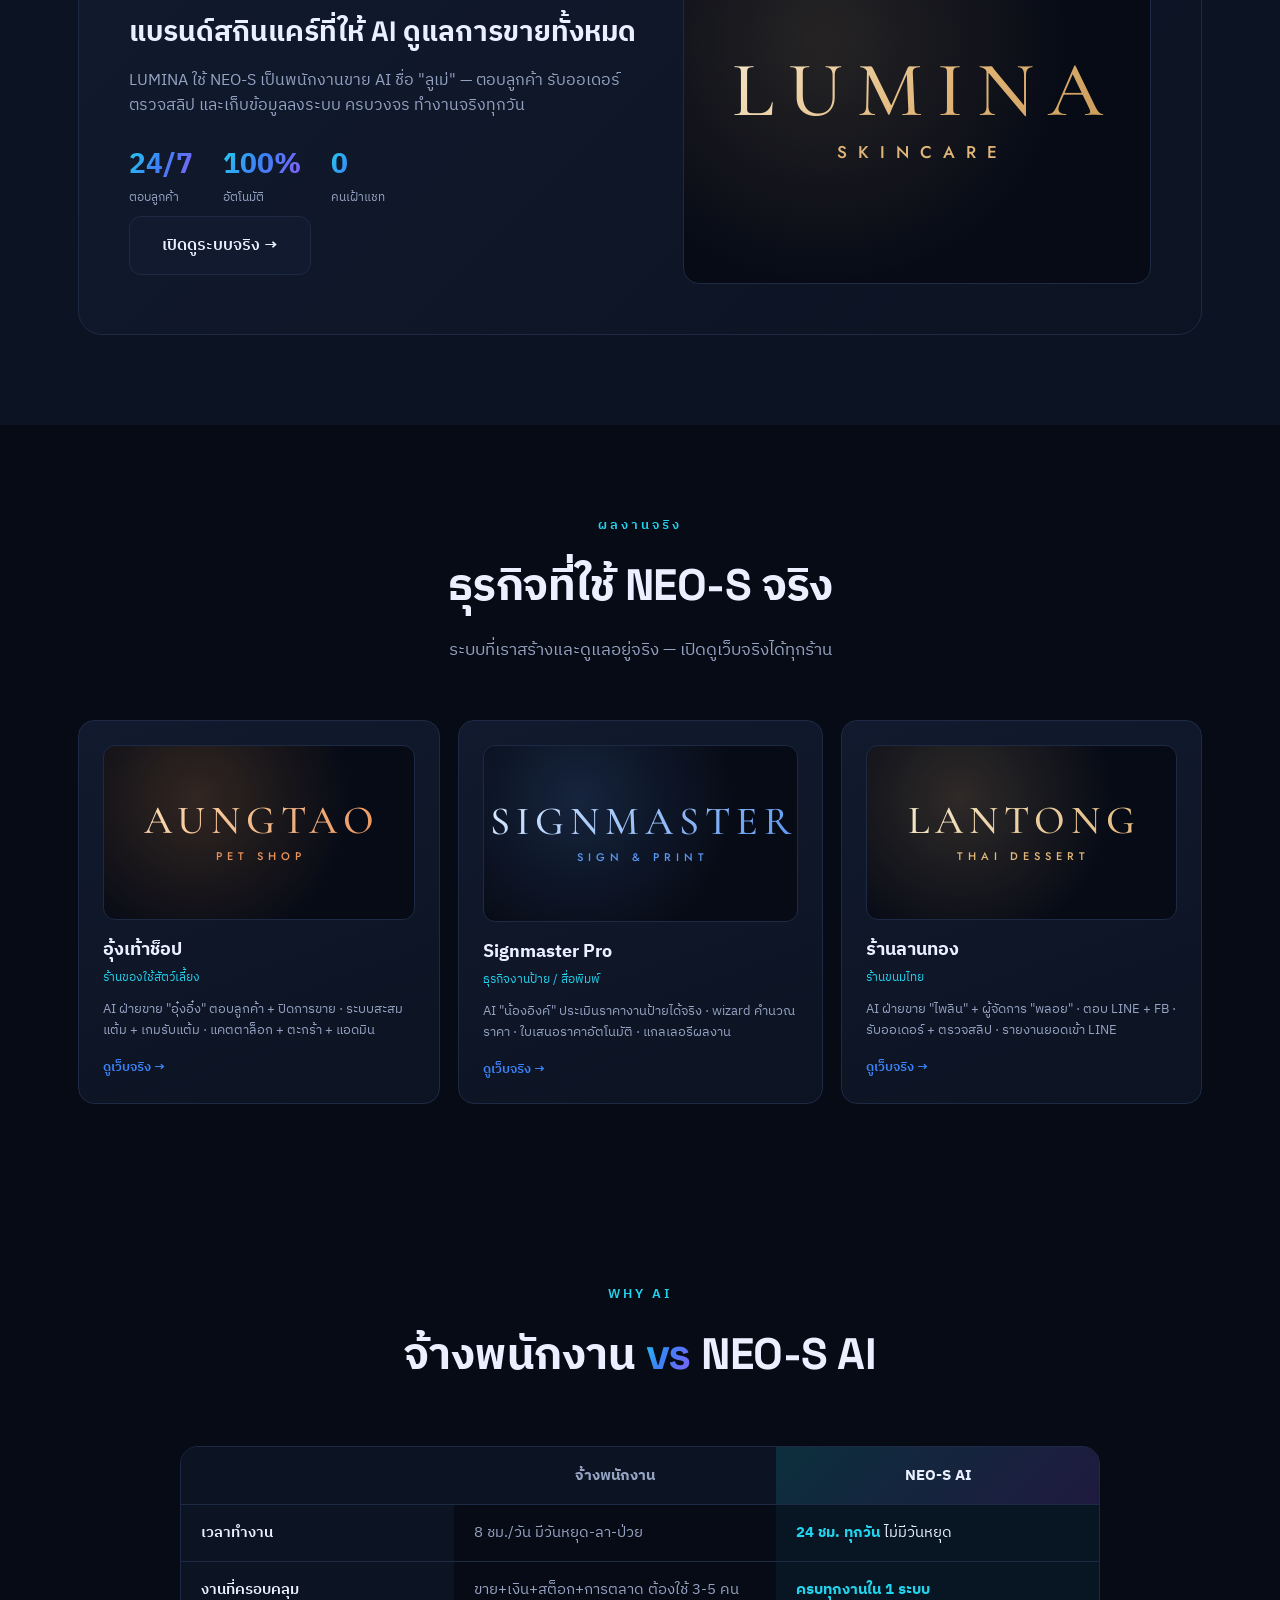
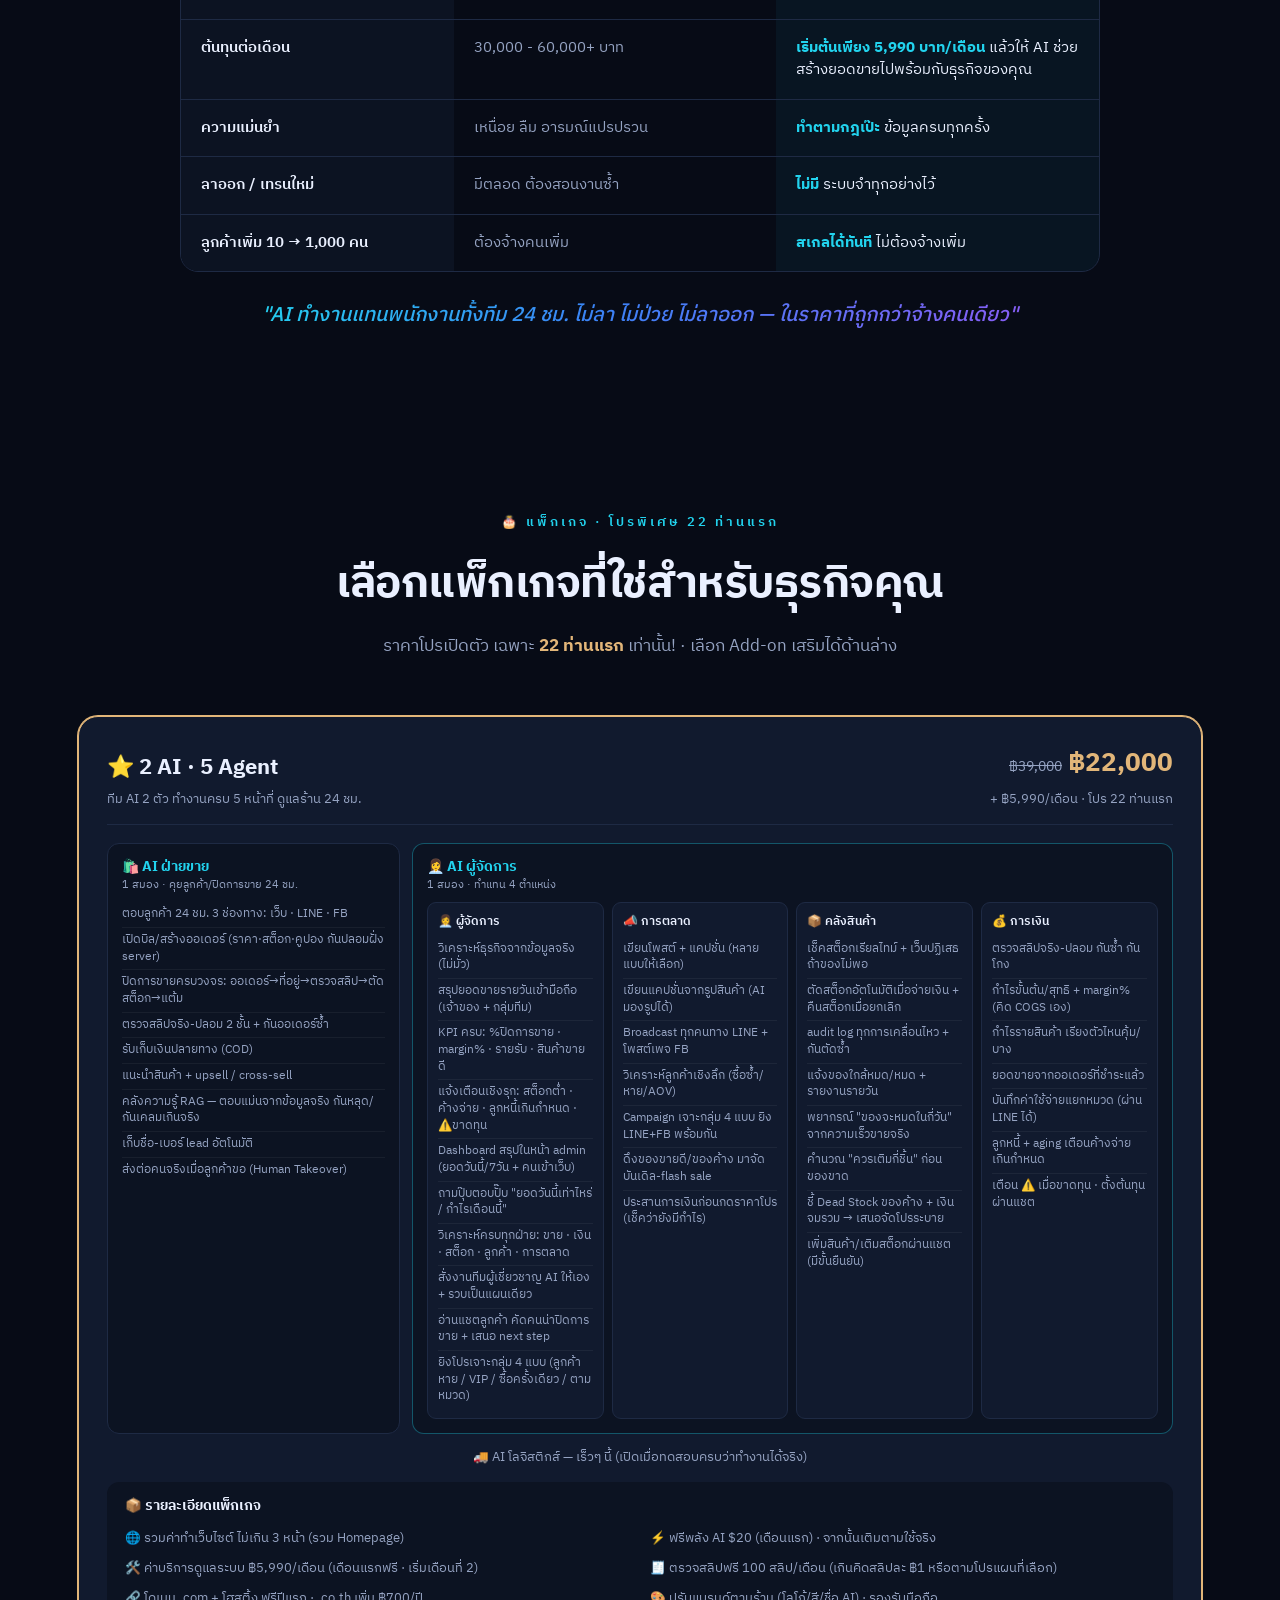
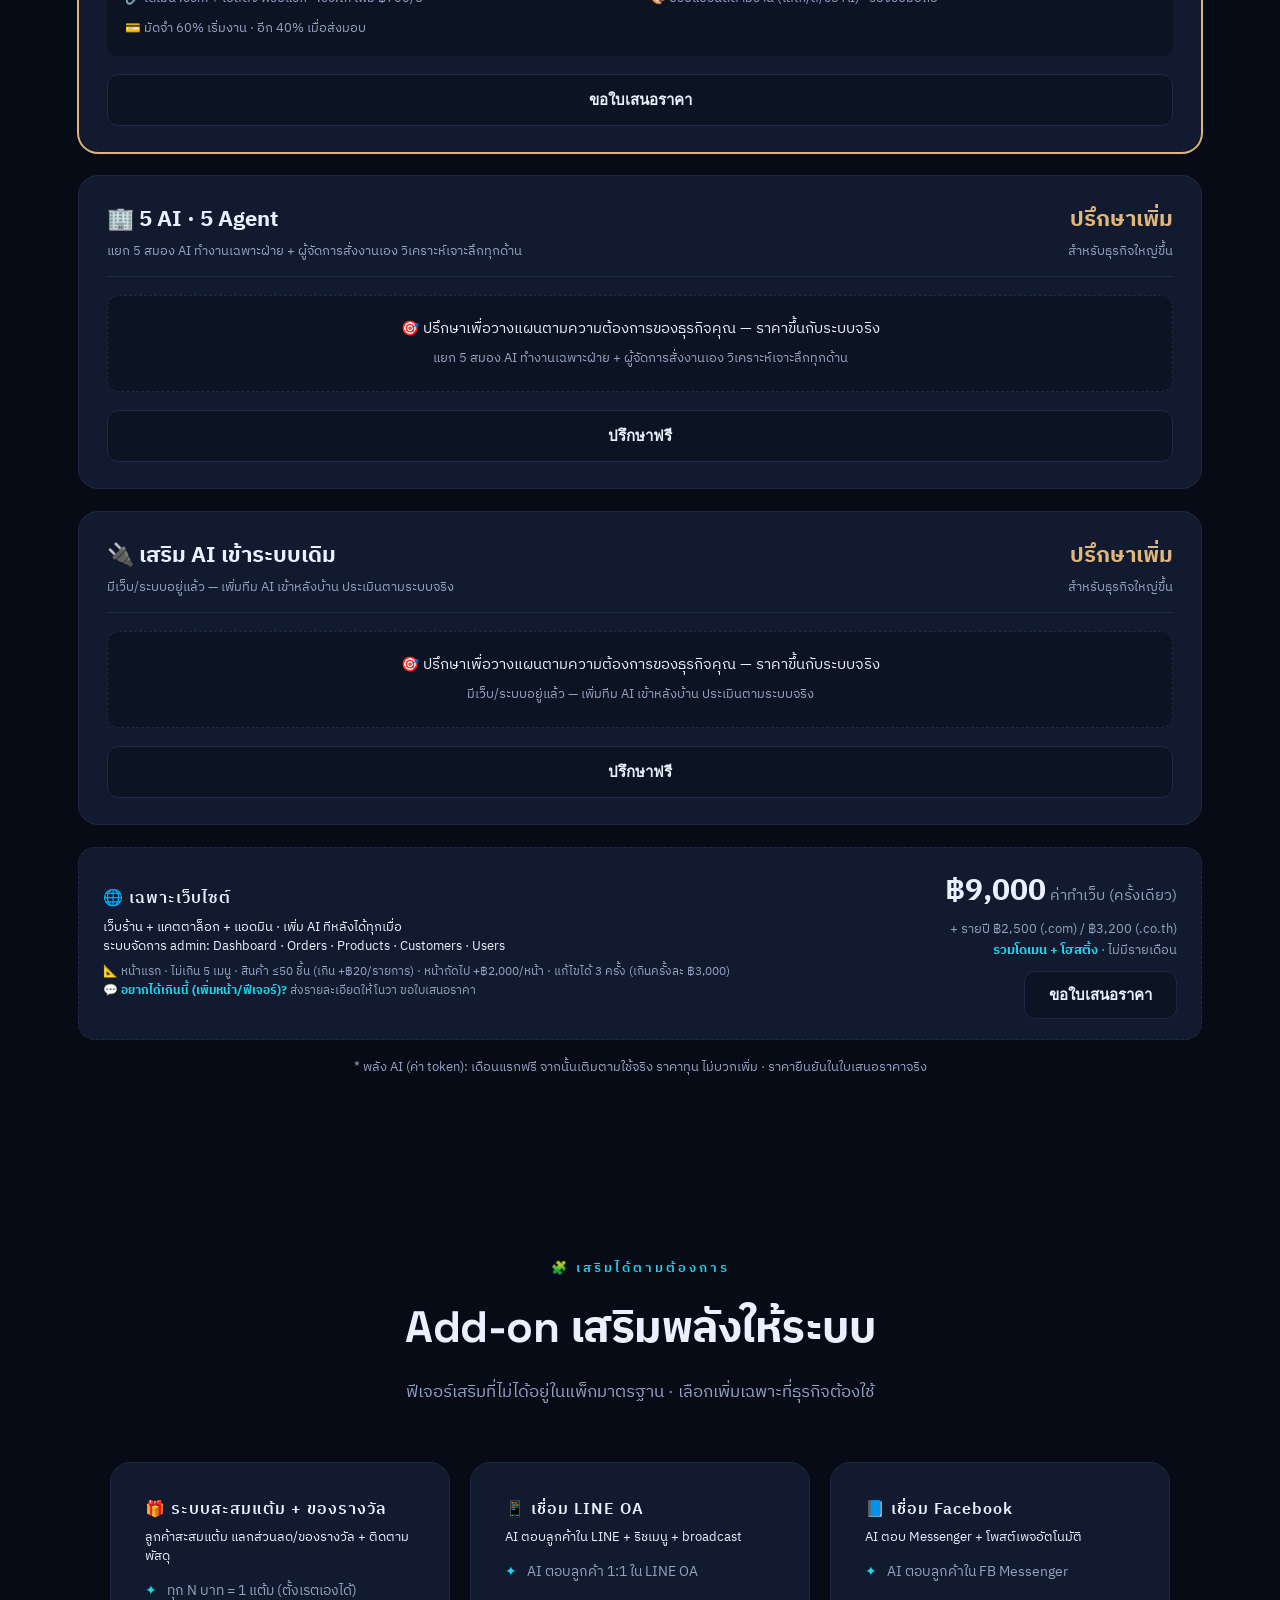
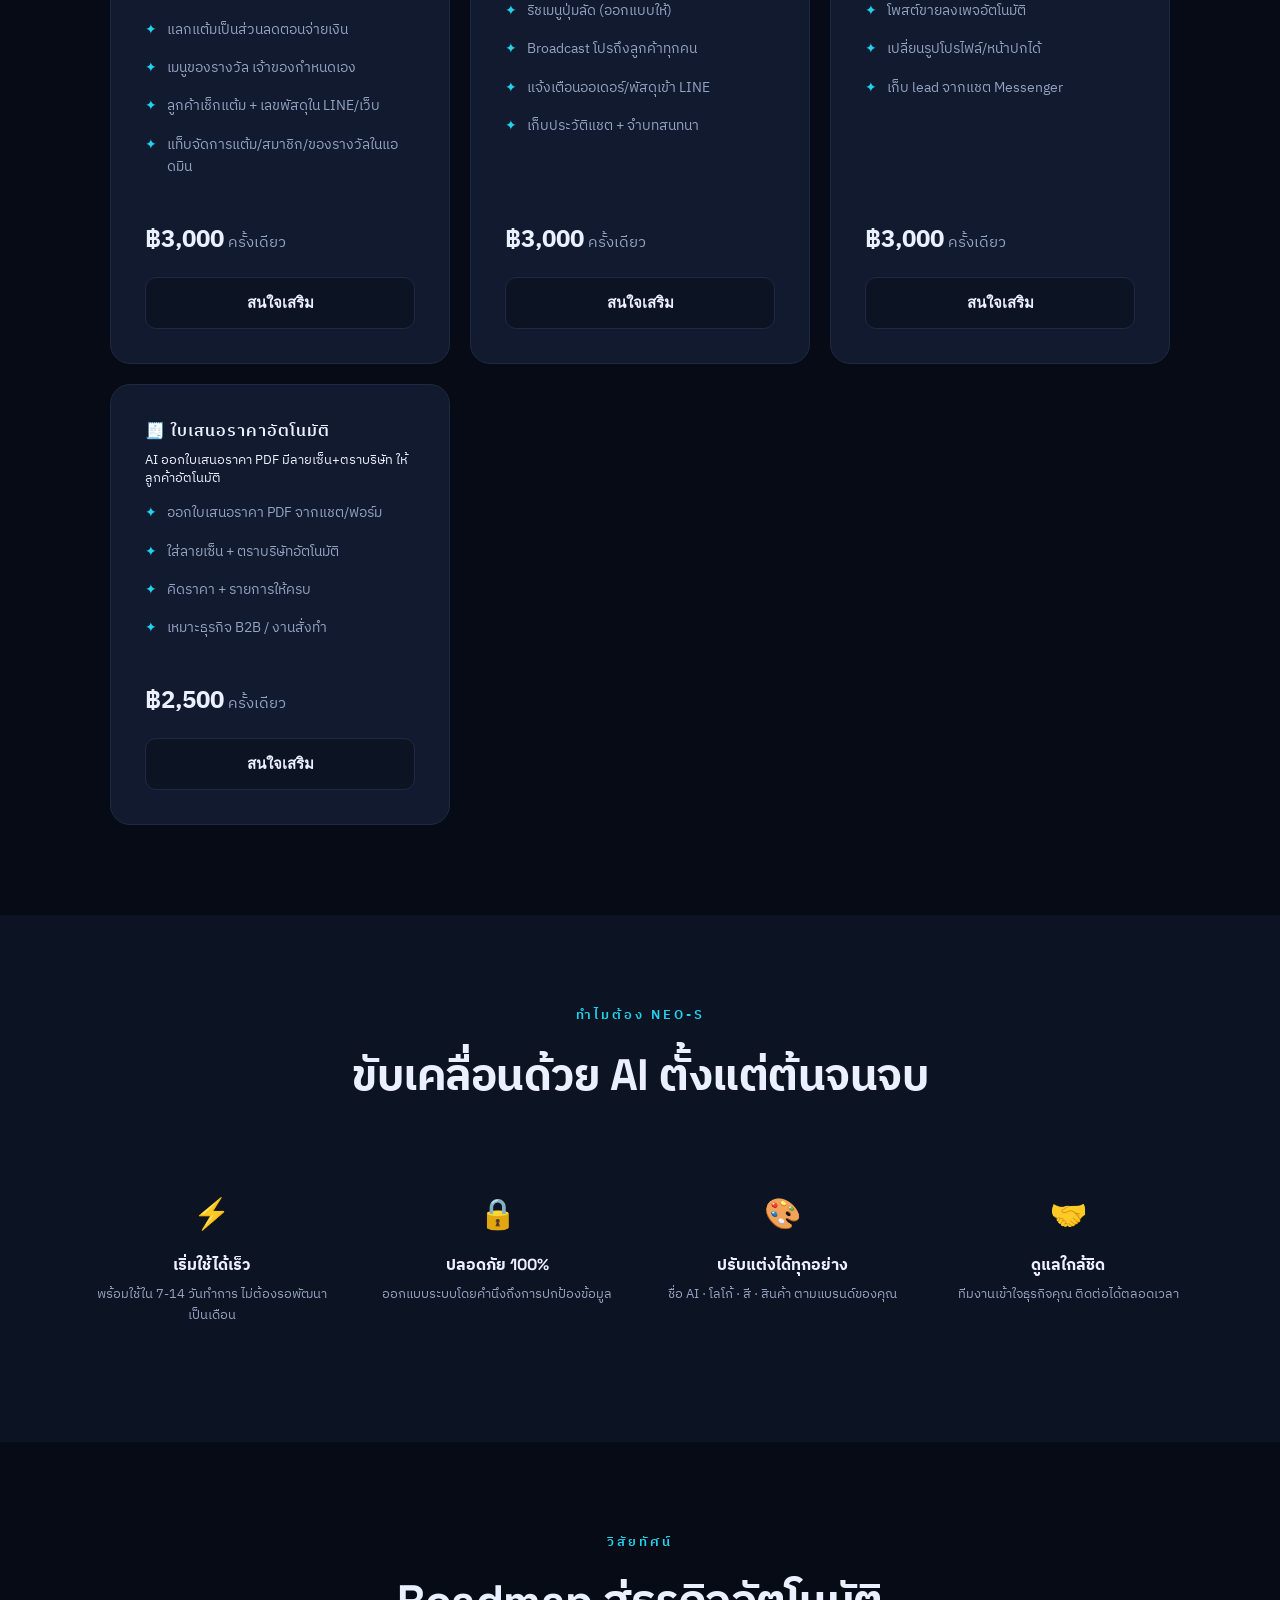
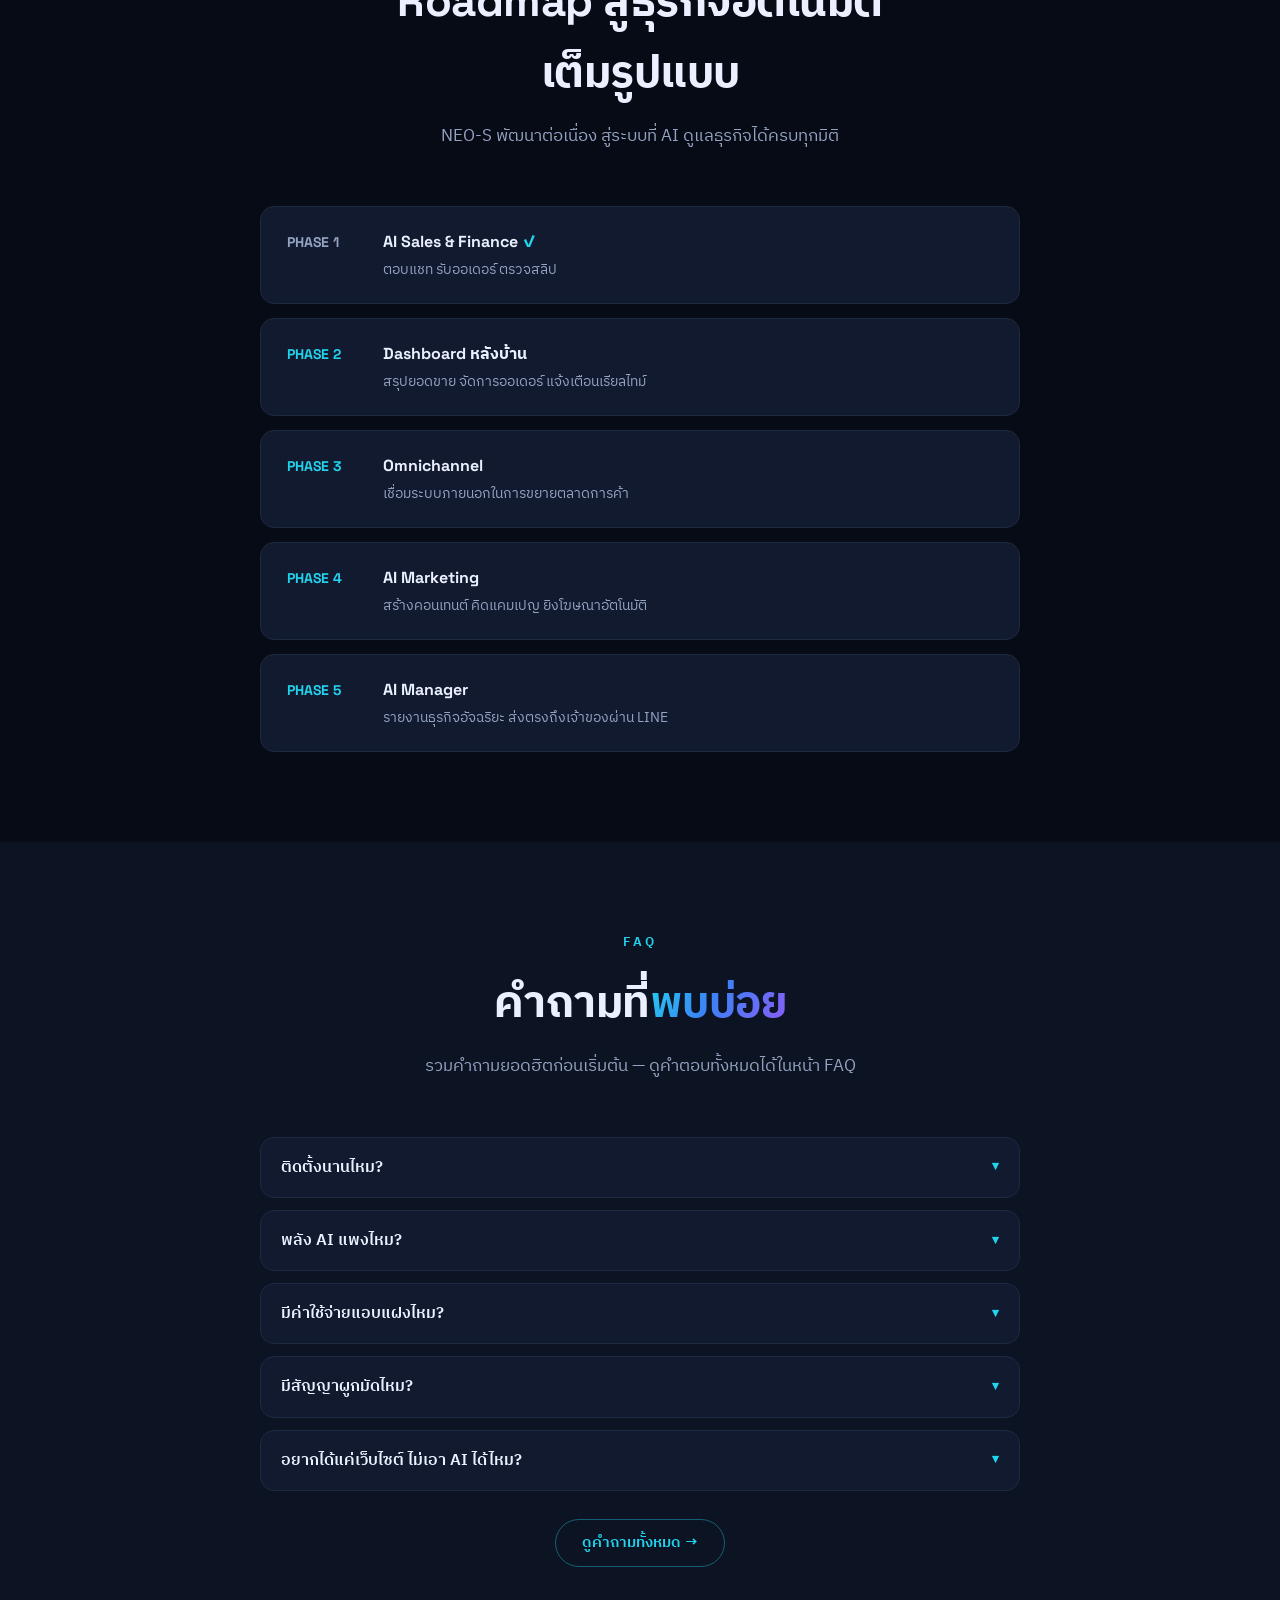
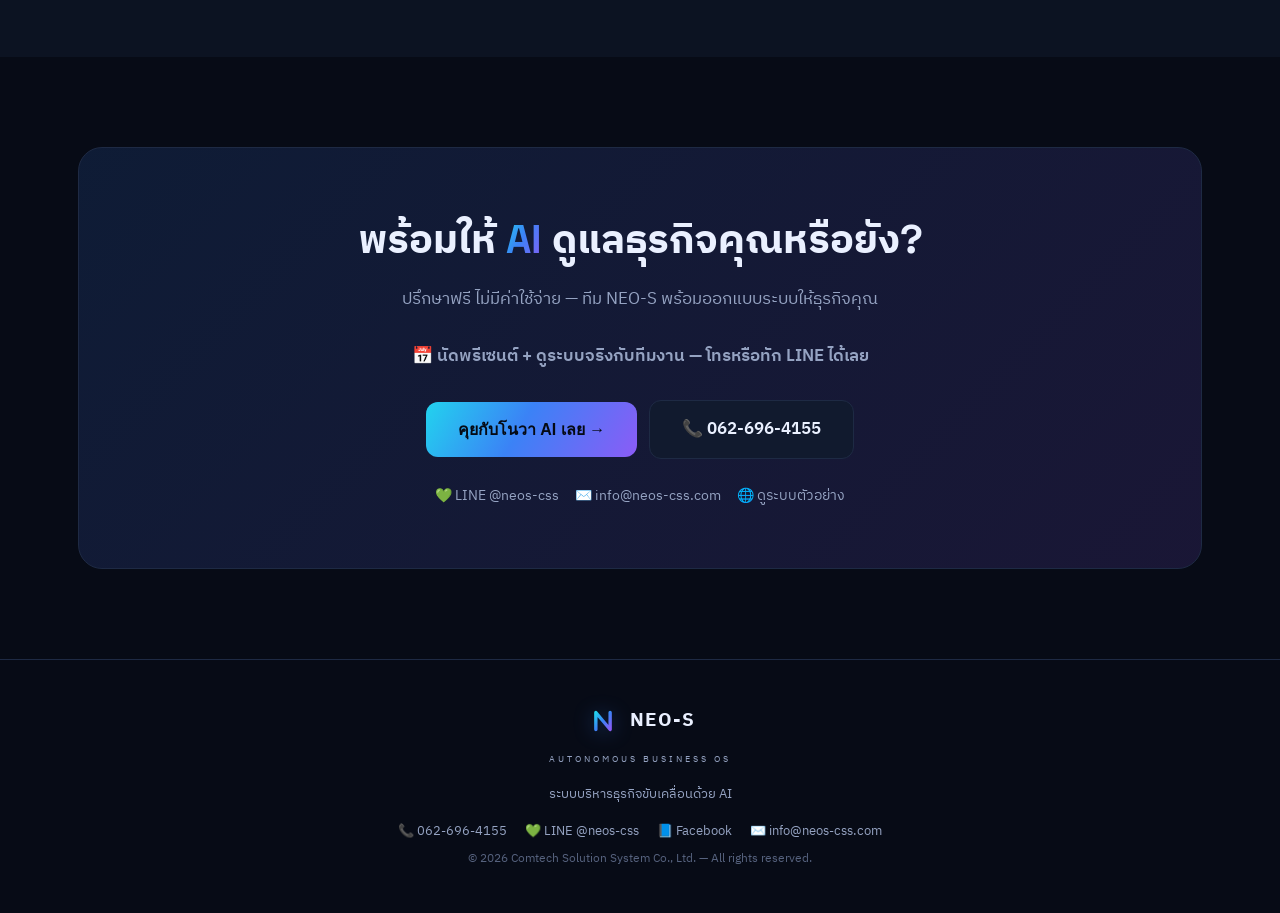
==== commit b7c0c2ba: "Package table reflects real architecture (2 AI, not 5 flat columns) - 2 AI 5 Agent: AI Sales (1 brai" ====
--- a/index.html
+++ b/index.html
@@ -208,6 +208,22 @@
   .pcol li { font-size: 11.5px; color: var(--txt-dim); padding: 5px 0; line-height: 1.45; border-top: 1px solid rgba(255,255,255,.05); }
   .pcol li:first-child { border-top: 0; }
   .pcol li.soon { opacity: .5; }
+  /* 2 AI groups: Sales (1 brain) + Manager (1 brain, 4 roles) */
+  .ai-groups { display: grid; grid-template-columns: 1fr 2.6fr; gap: 12px; }
+  .ai-grp { background: var(--bg-2); border: 1px solid var(--line); border-radius: 12px; padding: 14px; }
+  .ai-grp-wide { border-color: rgba(34,211,238,.35); }
+  .ai-grp-h { font-weight: 700; font-size: 14px; color: var(--cyan); margin-bottom: 10px; line-height: 1.3; }
+  .ai-grp-h small { display: block; font-weight: 400; font-size: 11px; color: var(--txt-dim); margin-top: 2px; }
+  .ai-subs { display: grid; grid-template-columns: repeat(4, 1fr); gap: 8px; }
+  .ai-sub { background: var(--card); border: 1px solid var(--line); border-radius: 9px; padding: 9px 10px; }
+  .ai-sub-h { font-weight: 600; font-size: 12px; color: var(--txt); margin-bottom: 5px; }
+  .pcol-ul { list-style: none; padding: 0; margin: 0; }
+  .pcol-ul li { font-size: 11.5px; color: var(--txt-dim); padding: 4px 0; line-height: 1.45; border-top: 1px solid rgba(255,255,255,.05); }
+  .pcol-ul li:first-child { border-top: 0; }
+  .pkg-consult { background: var(--bg-2); border: 1px dashed var(--line); border-radius: 12px; padding: 22px 20px; text-align: center; font-size: 14.5px; color: var(--txt); line-height: 1.6; margin: 8px 0 18px; }
+  .pkg-consult .pc-sub { font-size: 12.5px; color: var(--txt-dim); margin-top: 8px; }
+  @media(max-width: 820px){ .ai-groups { grid-template-columns: 1fr; } .ai-subs { grid-template-columns: 1fr 1fr; } }
+  @media(max-width: 520px){ .ai-subs { grid-template-columns: 1fr; } }
   .pkg-soon-note { margin: 14px 0; font-size: 12.5px; color: var(--txt-dim); text-align: center; }
   .pkg-included { background: var(--bg-2); border-radius: 12px; padding: 14px 18px; margin: 14px 0 18px; }
   .pkg-included .pi-title { font-weight: 700; font-size: 13.5px; margin-bottom: 8px; }
@@ -1963,23 +1979,33 @@
 
 /* ===== ชั้น 3: การ์ด Add-on (เสริม·แยกจาก standard) · ราคา null = "สอบถามราคา" (รอ admin ตั้ง · ดู project-neos-pricing-5agent) ===== */
 const ADDONS = [
-  { icon:'🎁', name:'ระบบสะสมแต้ม + ของรางวัล', name_en:'Loyalty points + rewards',
+  { icon:'🎁', key:'loyalty', name:'ระบบสะสมแต้ม + ของรางวัล', name_en:'Loyalty points + rewards',
     tag:'ลูกค้าสะสมแต้ม แลกส่วนลด/ของรางวัล + ติดตามพัสดุ', tag_en:'Customers earn points, redeem discounts/rewards + track parcels', price:3000,
     items:['ทุก N บาท = 1 แต้ม (ตั้งเรตเองได้)','แลกแต้มเป็นส่วนลดตอนจ่ายเงิน','เมนูของรางวัล เจ้าของกำหนดเอง','ลูกค้าเช็กแต้ม + เลขพัสดุใน LINE/เว็บ','แท็บจัดการแต้ม/สมาชิก/ของรางวัลในแอดมิน'],
     items_en:['Every N baht = 1 point (you set the rate)','Redeem points as discount at checkout','Reward menu you define yourself','Customers check points + tracking in LINE/web','Admin tab to manage points/members/rewards'] },
-  { icon:'📱', name:'เชื่อม LINE OA', name_en:'LINE OA integration',
+  { icon:'📱', key:'line', name:'เชื่อม LINE OA', name_en:'LINE OA integration',
     tag:'AI ตอบลูกค้าใน LINE + ริชเมนู + broadcast', tag_en:'AI replies in LINE + rich menu + broadcast', price:3000,
     items:['AI ตอบลูกค้า 1:1 ใน LINE OA','ริชเมนูปุ่มลัด (ออกแบบให้)','Broadcast โปรถึงลูกค้าทุกคน','แจ้งเตือนออเดอร์/พัสดุเข้า LINE','เก็บประวัติแชต + จำบทสนทนา'],
     items_en:['AI replies 1:1 in LINE OA','Rich menu shortcuts (designed for you)','Broadcast promos to all customers','Order/parcel alerts into LINE','Chat history + conversation memory'] },
-  { icon:'📘', name:'เชื่อม Facebook', name_en:'Facebook integration',
+  { icon:'📘', key:'fb', name:'เชื่อม Facebook', name_en:'Facebook integration',
     tag:'AI ตอบ Messenger + โพสต์เพจอัตโนมัติ', tag_en:'AI replies on Messenger + auto page posts', price:3000,
     items:['AI ตอบลูกค้าใน FB Messenger','โพสต์ขายลงเพจอัตโนมัติ','เปลี่ยนรูปโปรไฟล์/หน้าปกได้','เก็บ lead จากแชต Messenger'],
     items_en:['AI replies on FB Messenger','Auto sales posts to your page','Update profile/cover images','Captures leads from Messenger chats'] },
-  { icon:'🧾', name:'ใบเสนอราคาอัตโนมัติ', name_en:'Auto quotation',
+  { icon:'🧾', key:'quote', name:'ใบเสนอราคาอัตโนมัติ', name_en:'Auto quotation',
     tag:'AI ออกใบเสนอราคา PDF มีลายเซ็น+ตราบริษัท ให้ลูกค้าอัตโนมัติ', tag_en:'AI generates signed PDF quotations for your customers automatically', price:2500,
     items:['ออกใบเสนอราคา PDF จากแชต/ฟอร์ม','ใส่ลายเซ็น + ตราบริษัทอัตโนมัติ','คิดราคา + รายการให้ครบ','เหมาะธุรกิจ B2B / งานสั่งทำ'],
     items_en:['Generates PDF quotes from chat/form','Auto signature + company seal','Itemized pricing filled in','Great for B2B / made-to-order'] },
 ];
+// ดึงราคา add-on ที่แอดมินตั้ง (worker KV) → override ADDONS · ล้มเหลว = ใช้ default ในโค้ด
+async function loadAddonPrices(){
+  try {
+    const r = await fetch(NOVA_WORKER_URL + '/addons');
+    const d = await r.json();
+    const p = (d && d.prices) || {};
+    if (typeof ADDONS !== 'undefined') ADDONS.forEach(function(a){ if (a.key && p[a.key] != null && Number.isFinite(Number(p[a.key]))) a.price = Number(p[a.key]); });
+  } catch (e) {}
+  if (window.renderAddons) renderAddons();
+}
 function renderAddons(){
   const el = document.getElementById('addonGrid'); if (!el) return;
   const en = (typeof LANG !== 'undefined') && LANG === 'en';
@@ -2023,15 +2049,19 @@
   const live = (typeof AGENTS_CAP !== 'undefined') ? AGENTS_CAP.filter(a => a.status === 'live') : [];
   const byIcon = {}; live.forEach(a => { byIcon[a.icon] = a; });
   const cols = PKG_COL_ORDER.map(ic => byIcon[ic]).filter(Boolean);
-  const capTable = '<div class="pcols">' + cols.map(a => {
-    const items = (en && a.items_en) ? a.items_en : a.items;
-    const nm = (en && a.name_en) ? a.name_en : a.name;
-    const lis = items.map(i => {
-      const s = /เร็วๆ นี้|Coming soon/.test(i);
-      return '<li' + (s ? ' class="soon"' : '') + '>' + i + '</li>';
-    }).join('');
-    return '<div class="pcol"><div class="pcol-h">' + a.icon + ' ' + nm + '</div><ul>' + lis + '</ul></div>';
-  }).join('') + '</div>';
+  // 🏗️ สถาปัตย์จริง 2 AI: ฝ่ายขาย(1 สมอง) + ผู้จัดการ(1 สมอง · ทำ 4 ตำแหน่ง: ผจก/ตลาด/คลัง/เงิน)
+  const g = (ic) => byIcon[ic] || { icon:'', name:'', name_en:'', items:[], items_en:[] };
+  const capList = (a) => '<ul class="pcol-ul">' + ((en && a.items_en) ? a.items_en : a.items).map(i => '<li>' + i + '</li>').join('') + '</ul>';
+  const roleName = (a) => (en && a.name_en ? a.name_en : a.name).replace(/^AI\s*/, '');
+  const twoAiView =
+    '<div class="ai-groups">' +
+      '<div class="ai-grp"><div class="ai-grp-h">🛍️ ' + (en ? 'AI Sales' : 'AI ฝ่ายขาย') + '<small>' + (en ? '1 brain · serves customers 24/7' : '1 สมอง · คุยลูกค้า/ปิดการขาย 24 ชม.') + '</small></div>' + capList(g('🛍️')) + '</div>' +
+      '<div class="ai-grp ai-grp-wide"><div class="ai-grp-h">👩‍💼 ' + (en ? 'AI Manager' : 'AI ผู้จัดการ') + '<small>' + (en ? '1 brain · does the work of 4 roles' : '1 สมอง · ทำแทน 4 ตำแหน่ง') + '</small></div>' +
+        '<div class="ai-subs">' +
+          ['👩‍💼', '📣', '📦', '💰'].map(ic => { const a = g(ic); return '<div class="ai-sub"><div class="ai-sub-h">' + a.icon + ' ' + roleName(a) + '</div>' + capList(a) + '</div>'; }).join('') +
+        '</div>' +
+      '</div>' +
+    '</div>';
   const soonNote = '<div class="pkg-soon-note">🚚 ' + (en ? 'AI Logistics — coming soon (opens after full testing)' : 'AI โลจิสติกส์ — เร็วๆ นี้ (เปิดเมื่อทดสอบครบว่าทำงานได้จริง)') + '</div>';
   el.innerHTML = PKGS.map(p => {
     const inc = buildIncluded(p, en);
@@ -2046,7 +2076,10 @@
       : '<button class="price-btn" onclick="openQuote(\'2ai5\')">' + (en ? 'Get a quote' : 'ขอใบเสนอราคา') + '</button>';
     return '<div class="pkg-table' + (p.featured ? ' featured' : '') + '">' +
       '<div class="pkg-table-head"><div><div class="pt-name">' + p.icon + ' ' + nm + '</div><div class="pt-sub">' + tg + '</div></div>' + priceHtml + '</div>' +
-      capTable + soonNote + incHtml + btn +
+      (p.consult
+        ? '<div class="pkg-consult">🎯 ' + (en ? 'Tailored to what your business needs — final price depends on your actual system.' : 'ปรึกษาเพื่อวางแผนตามความต้องการของธุรกิจคุณ — ราคาขึ้นกับระบบจริง') + '<div class="pc-sub">' + tg + '</div></div>'
+        : twoAiView + soonNote + incHtml) +
+      btn +
     '</div>';
   }).join('');
 }
@@ -2126,6 +2159,7 @@
 renderAgentsCap();
 renderAddons();
 renderWorks();
+loadAddonPrices();
 applyLang(LANG);   // 🌐 ตั้งภาษาเริ่มต้นจาก localStorage (TH default · แปลทั้งหน้า + ปุ่ม toggle)
 trackVisit();   // 📊 นับคนเข้าชม + ช่องทางที่มา (วิเคราะห์การตลาดใน Dashboard)
 
